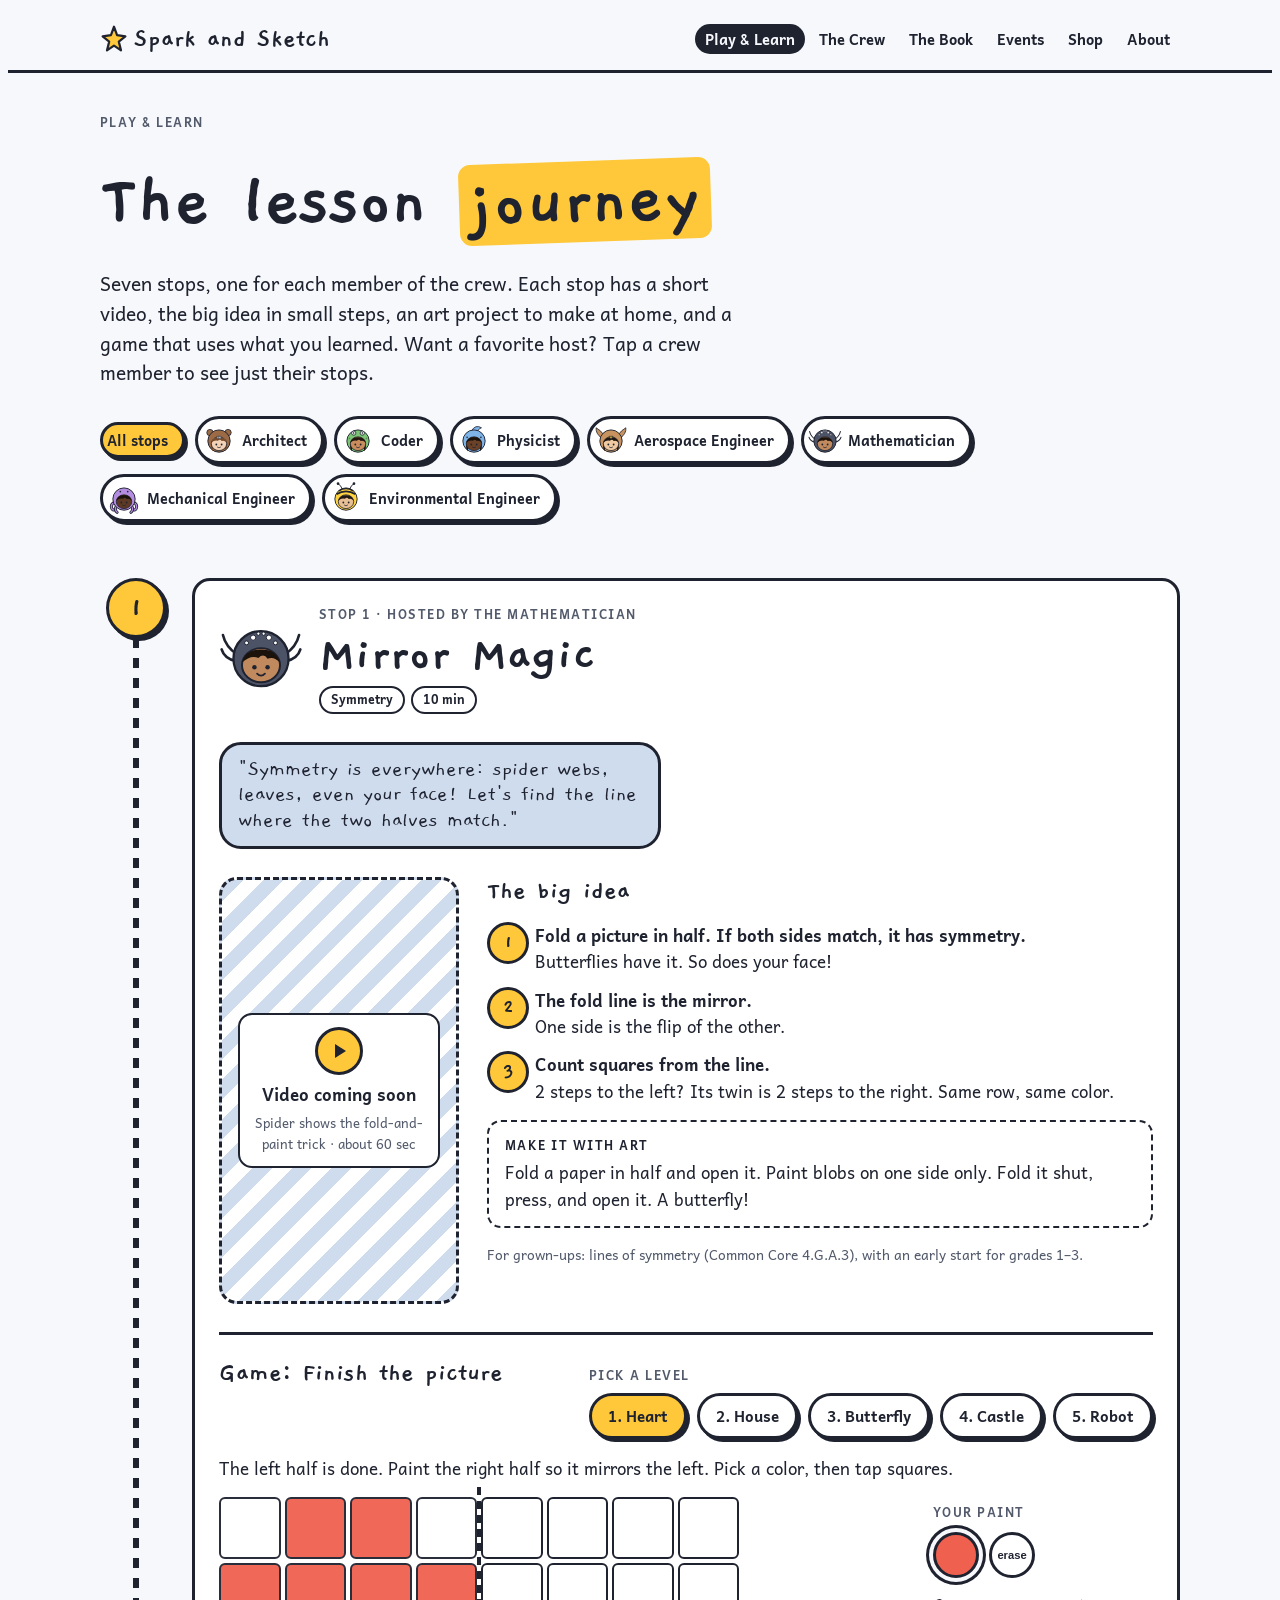
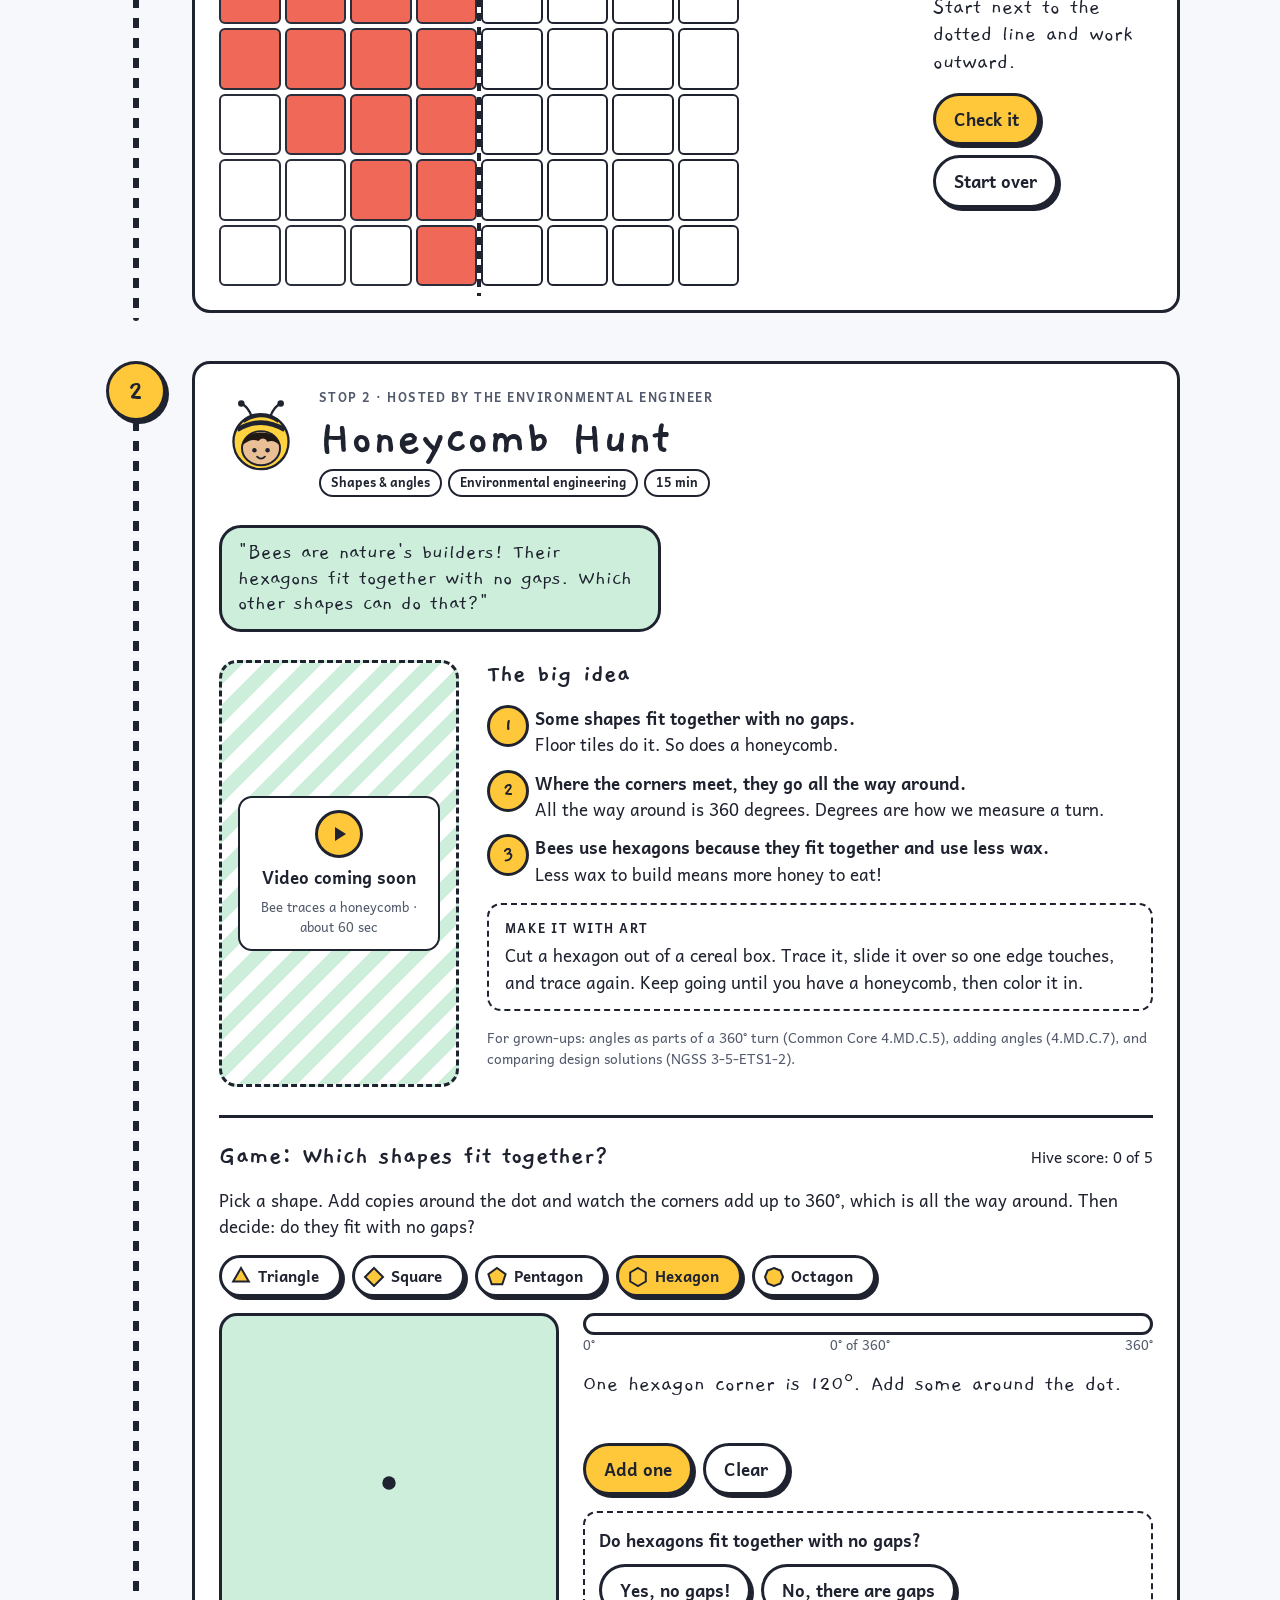
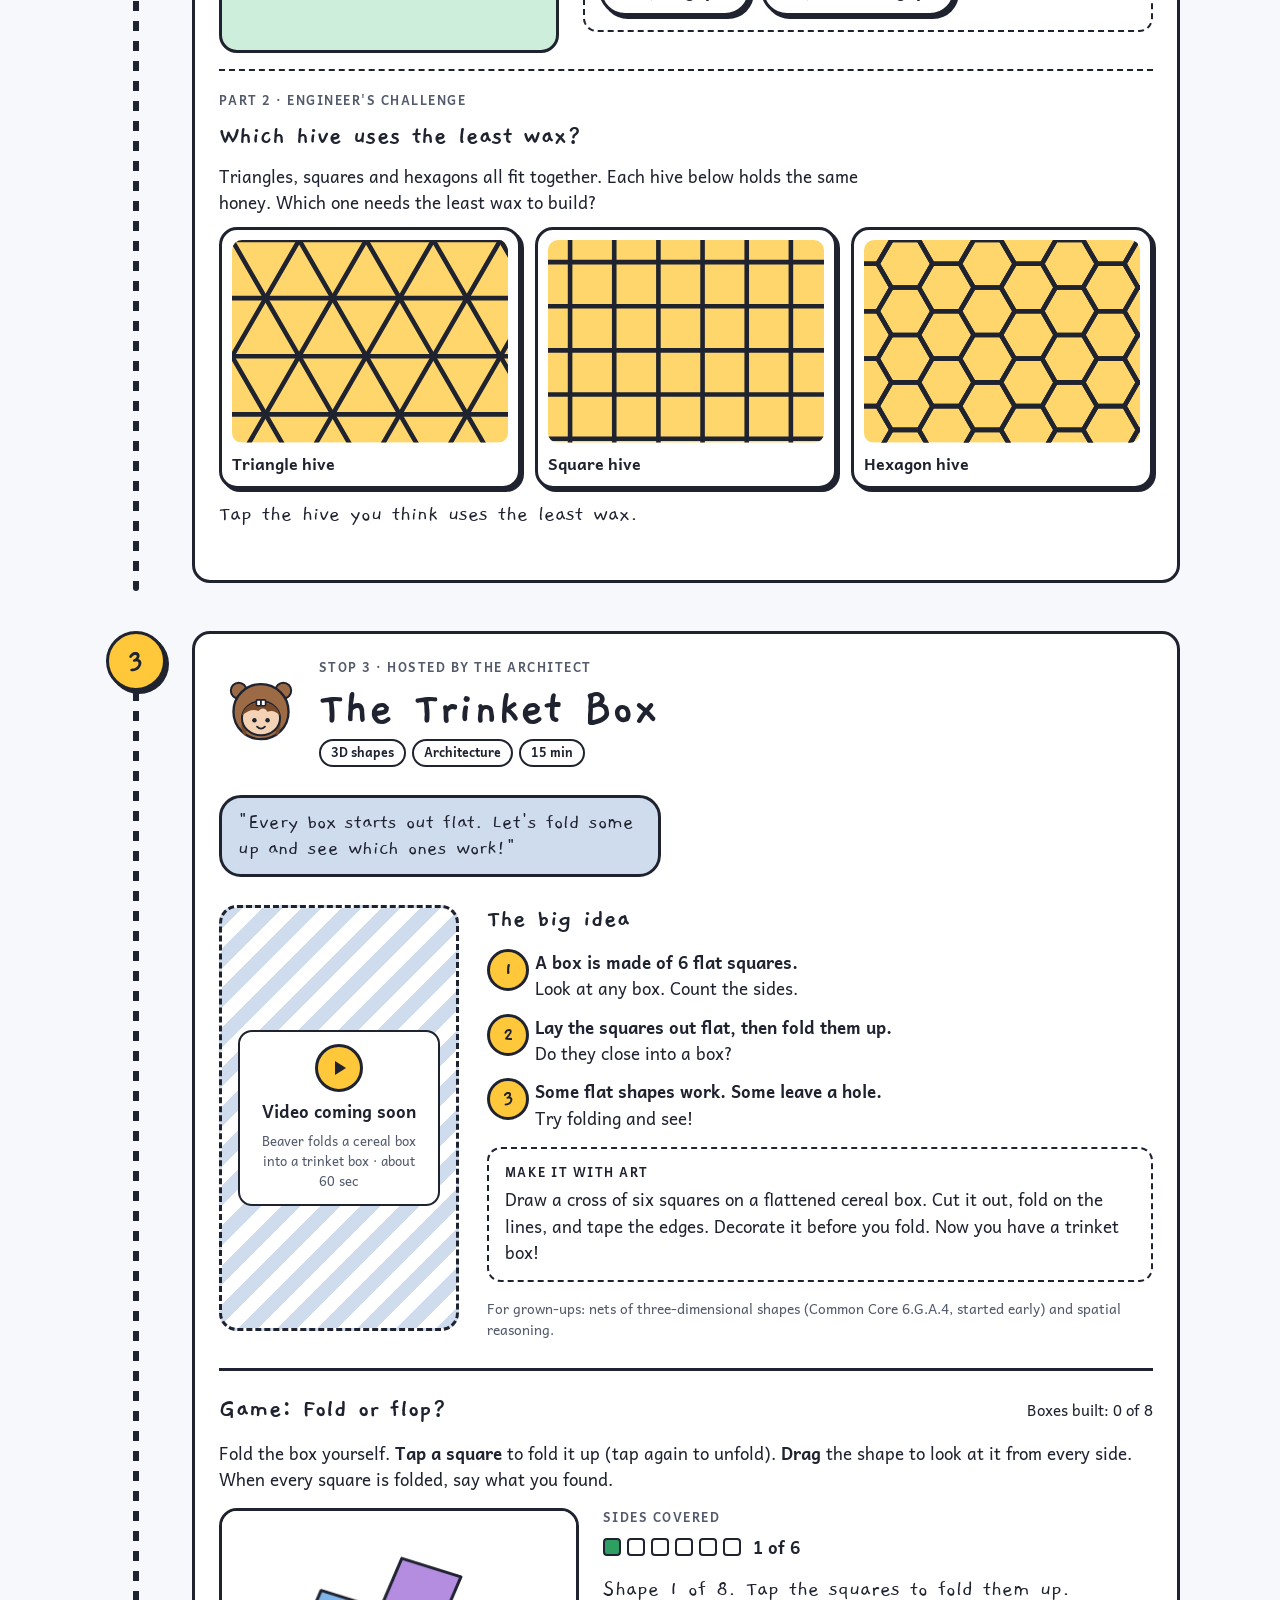
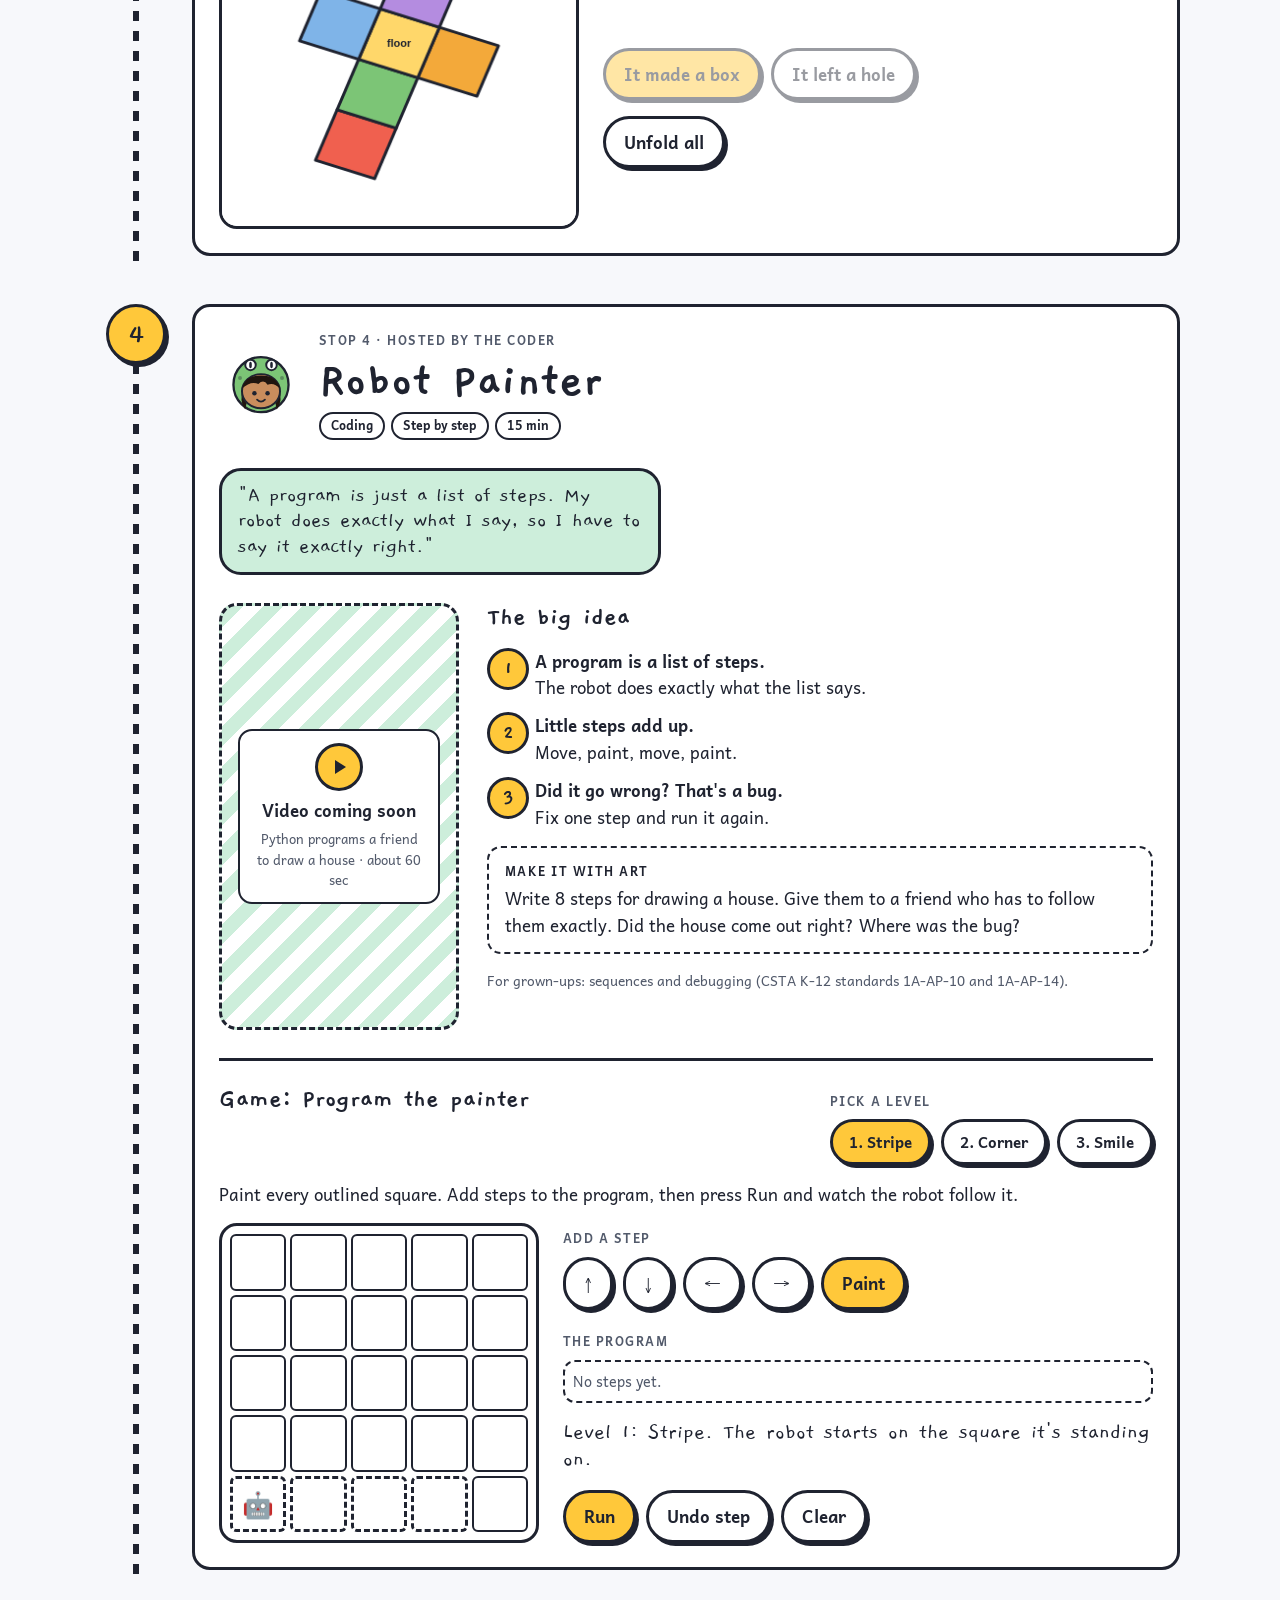
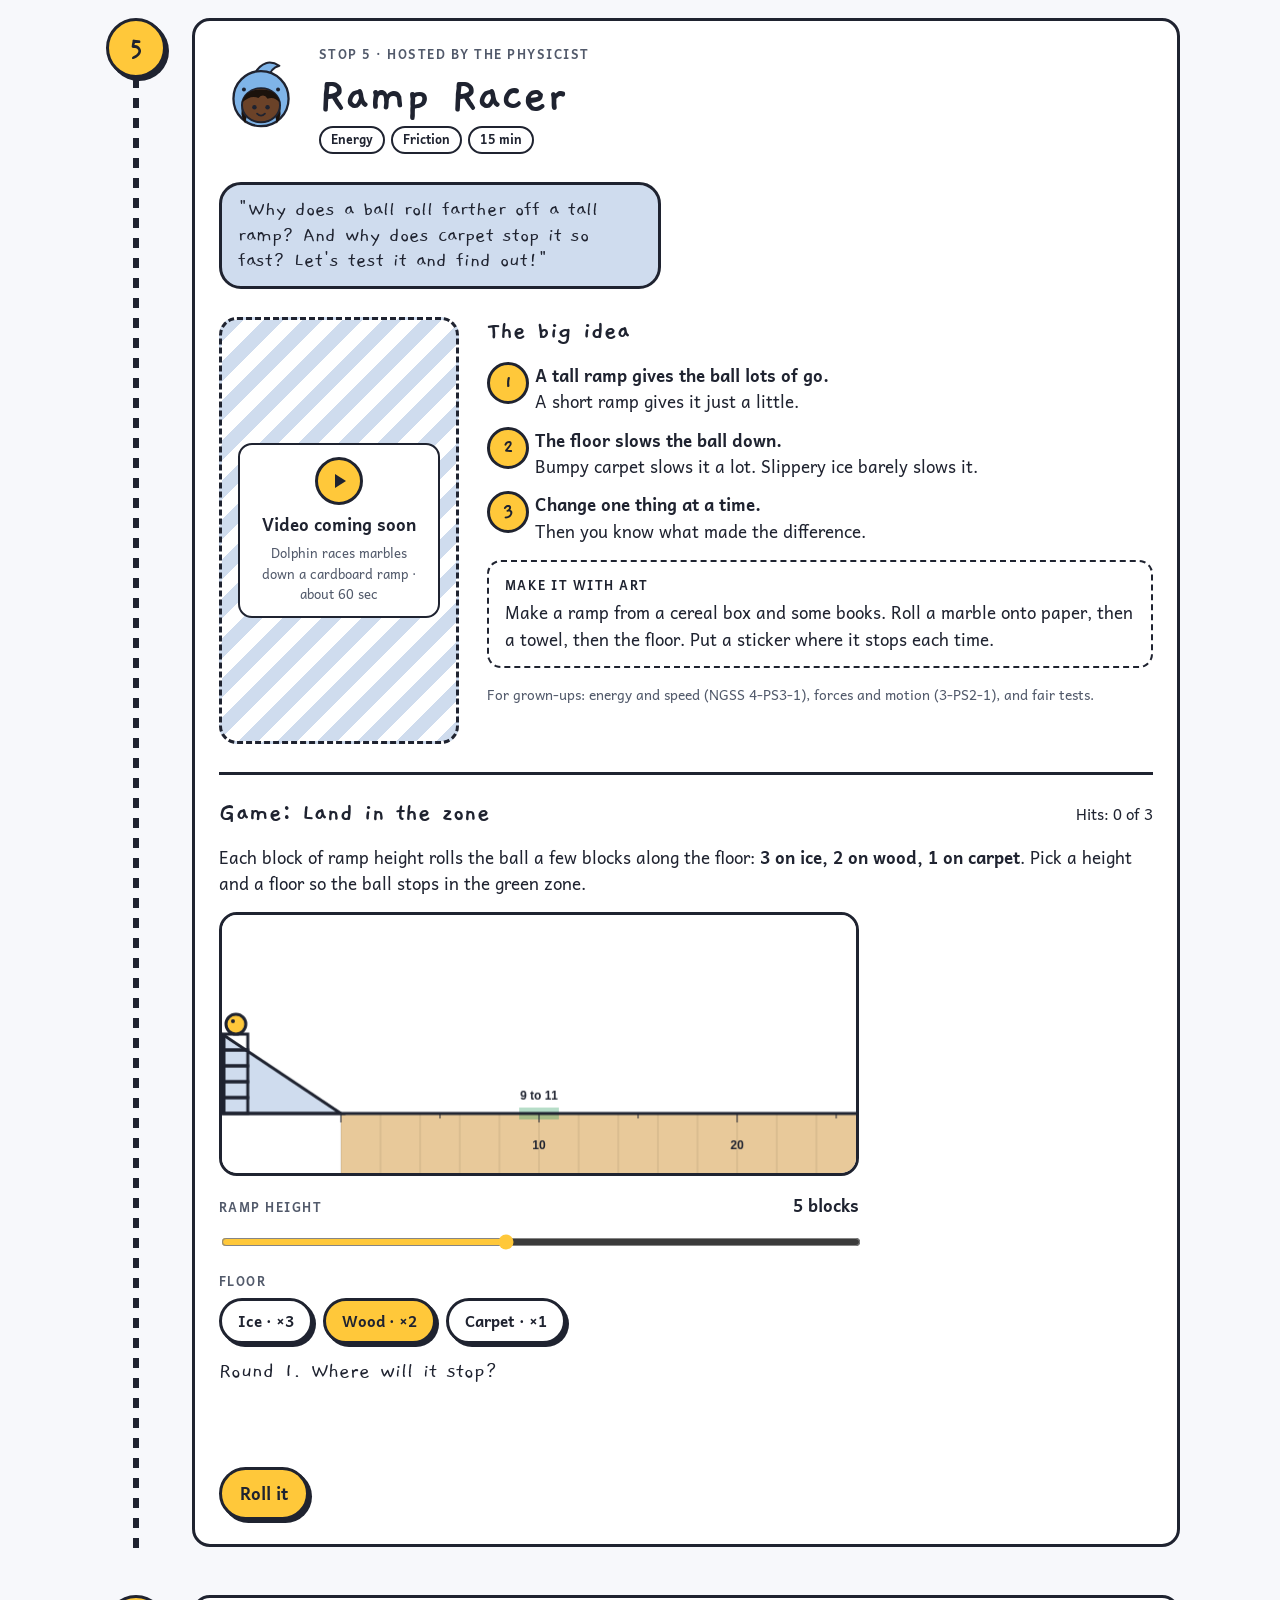
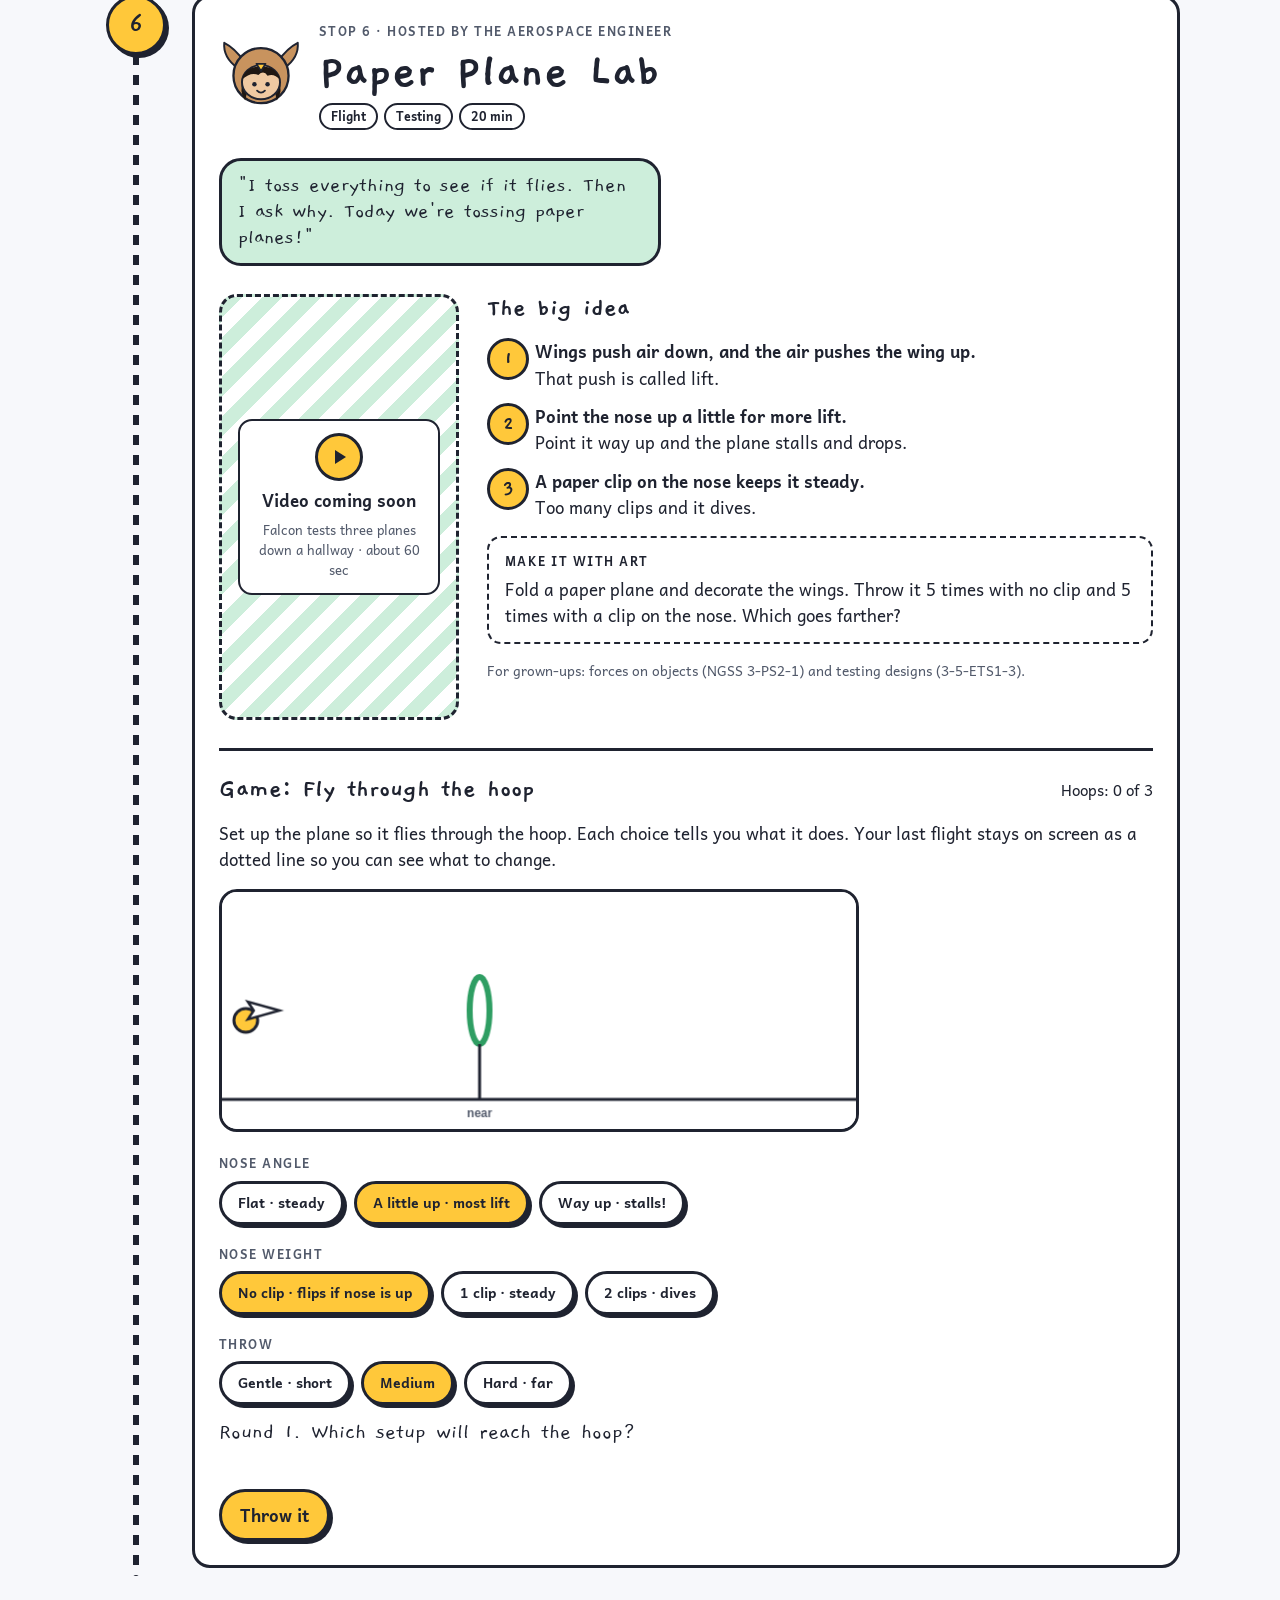
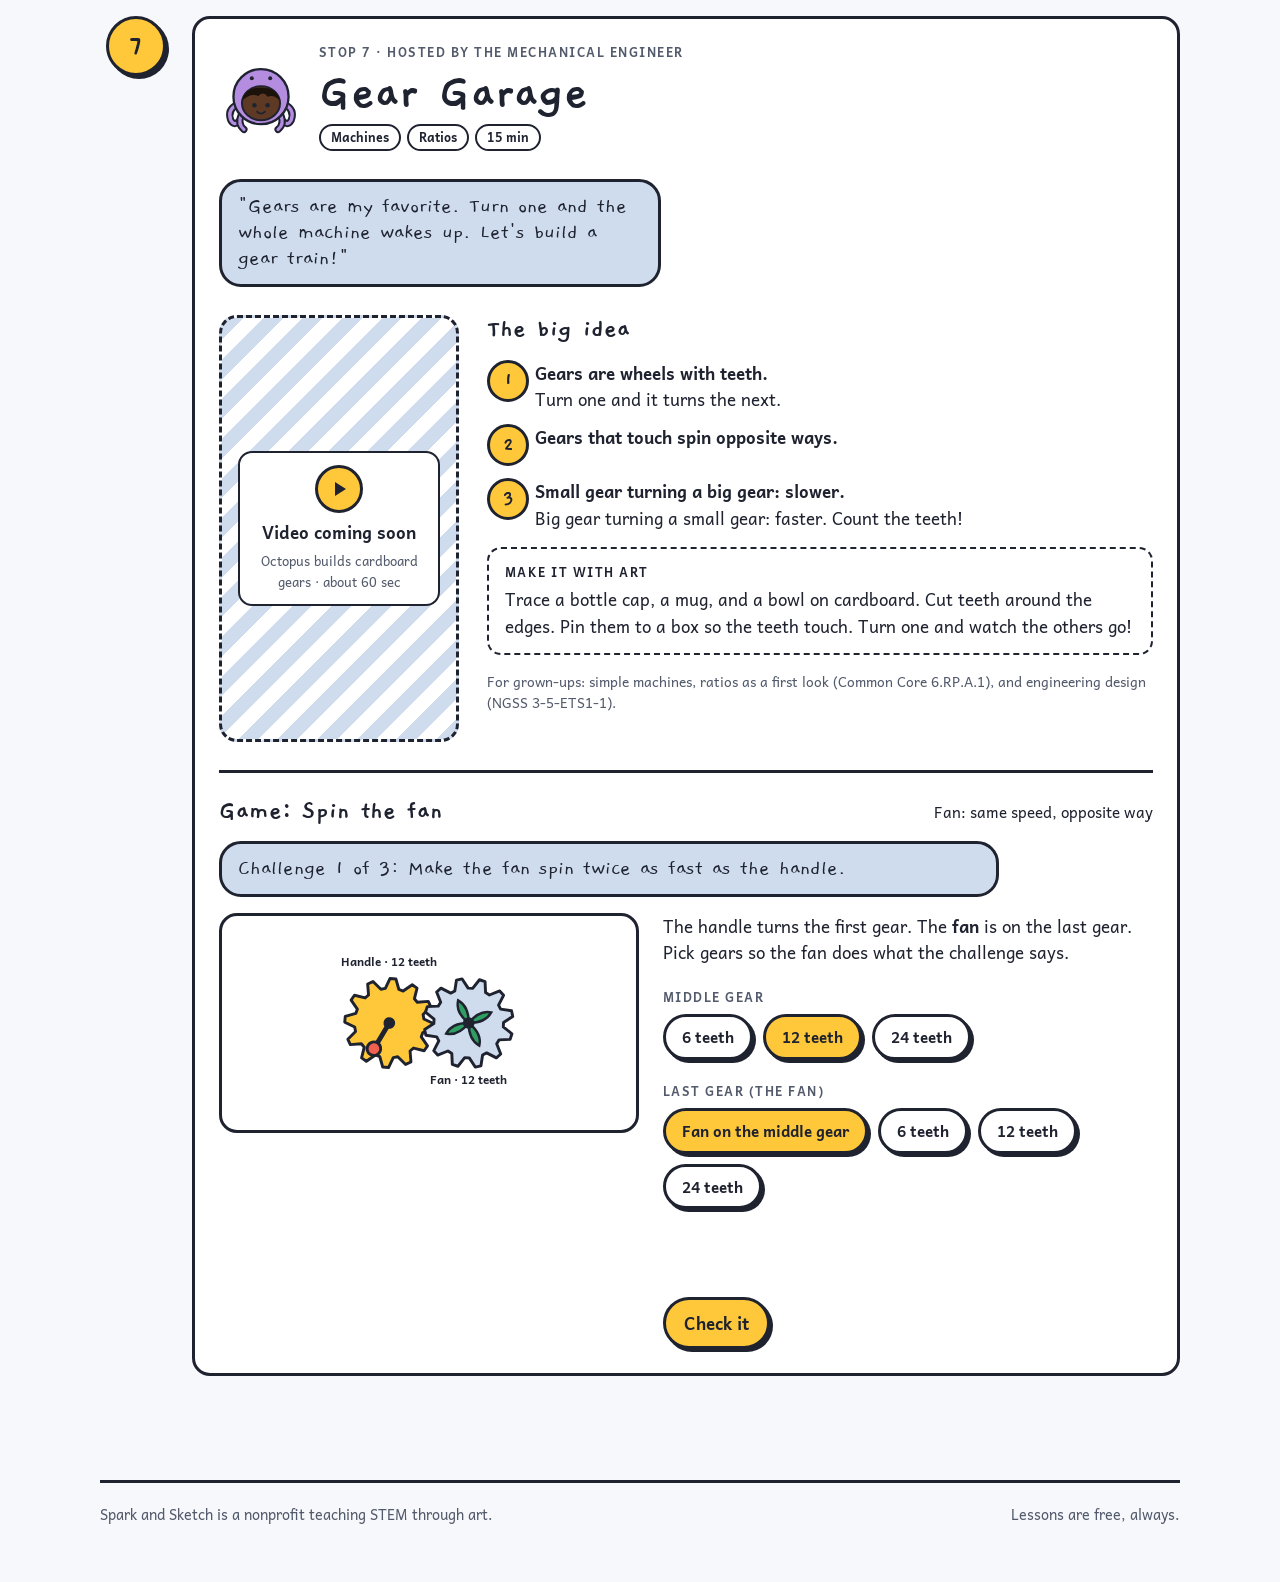
==== play.html @ 13b86b27 "add favicons to play page.html" ====
<!doctype html>
<html lang="en">
<head>
<meta charset="utf-8">
<meta name="viewport" content="width=device-width, initial-scale=1, viewport-fit=cover">
<title>Play & Learn · Spark and Sketch</title>
<meta name="description" content="Spark and Sketch teaches elementary-age kids STEM through art, with free short videos, art projects and games.">
<link rel="preconnect" href="https://fonts.googleapis.com">
<link rel="preconnect" href="https://fonts.gstatic.com" crossorigin>
<link rel="stylesheet" href="https://fonts.googleapis.com/css2?family=Gaegu:wght@400;700&family=Andika:wght@400;700&display=swap">
<link rel="stylesheet" href="site.css">

<link rel="icon" href="/favicon.ico" sizes="any">
<link rel="icon" type="image/png" sizes="32x32" href="/favicon-32.png">
<link rel="icon" type="image/png" sizes="16x16" href="/favicon-16.png">
<link rel="apple-touch-icon" sizes="180x180" href="/apple-touch-icon.png">
</head>
<body>
<header class="top">
  <div class="wrap">
    <a class="logo" href="index.html"><svg viewBox="0 0 32 32" aria-hidden="true"><path d="M16 2l3.5 9.5L29 13l-7.5 6 2.5 10-8-5.5L8 29l2.5-10L3 13l9.5-1.5z" fill="var(--spark)" stroke="var(--ink)" stroke-width="2.5" stroke-linejoin="round"/></svg>Spark and Sketch</a>
    <nav aria-label="Main">
      <a href="play.html" aria-current="page">Play &amp; Learn</a>
      <a href="index.html#cast">The Crew</a>
      <a href="index.html#book">The Book</a>
      <a href="index.html#events">Events</a>
      <a href="index.html#shop">Shop</a>
      <a href="index.html#about">About</a>
    </nav>
  </div>
</header>

<main class="wrap" id="top">
  <section class="hero" style="padding-block:40px 8px">
    <span class="eyebrow">Play &amp; Learn</span>
    <h1 style="font-size:clamp(2.6rem,8vw,4.8rem)">The lesson <span class="spark">journey</span></h1>
    <p class="lede">Seven stops, one for each member of the crew. Each stop has a short video, the big idea in small steps, an art project to make at home, and a game that uses what you learned. Want a favorite host? Tap a crew member to see just their stops.</p>
    <div class="hosts" id="hosts"></div>
  </section>

  <section id="journey">
    <div class="journey" id="journeyList">

      <div class="stop" data-host="spider">
        <div class="marker"><div class="num">1</div></div>
    <!-- LESSON 1 -->
    <article class="lesson" id="mirror">
      <div class="lesson-head">
        <span id="hostSpider"></span>
        <div class="meta">
          <span class="eyebrow">Stop 1 · Hosted by the Mathematician</span>
          <h2>Mirror Magic</h2>
          <div class="tags"><span class="tag">Symmetry</span><span class="tag">10 min</span></div>
        </div>
      </div>
      <p class="bubble">"Symmetry is everywhere: spider webs, leaves, even your face! Let's find the line where the two halves match."</p>

      <div class="cols">
        <div class="video" role="img" aria-label="Video placeholder">
          <div class="inner">
            <div class="play"><svg width="20" height="20" viewBox="0 0 20 20" aria-hidden="true"><path d="M6 3l11 7-11 7z" fill="var(--on-spark)"/></svg></div>
            <strong>Video coming soon</strong>
            <small>Spider shows the fold-and-paint trick · about 60 sec</small>
          </div>
        </div>
        <div class="learn">
          <h3>The big idea</h3>
          <ol class="steps">
            <li><div><strong>Fold a picture in half. If both sides match, it has symmetry.</strong>Butterflies have it. So does your face!</div></li>
            <li><div><strong>The fold line is the mirror.</strong>One side is the flip of the other.</div></li>
            <li><div><strong>Count squares from the line.</strong>2 steps to the left? Its twin is 2 steps to the right. Same row, same color.</div></li>
          </ol>
          <div class="make">
            <span class="eyebrow">Make it with art</span>
            <p>Fold a paper in half and open it. Paint blobs on one side only. Fold it shut, press, and open it. A butterfly!</p>
          </div>
          <p class="grownups">For grown-ups: lines of symmetry (Common Core 4.G.A.3), with an early start for grades 1–3.</p>
        </div>
      </div>

      <div class="game" aria-labelledby="mmTitle">
        <div class="game-head">
          <h3 id="mmTitle">Game: Finish the picture</h3>
          <div class="levels-wrap"><span class="eyebrow">Pick a level</span><div class="levels" id="mmLevels"></div></div>
        </div>
        <p>The left half is done. Paint the right half so it mirrors the left. Pick a color, then tap squares.</p>
        <div class="mm-board">
          <div class="mm-gridwrap"><div class="mm-grid" id="mmGrid"></div></div>
          <div class="side-panel">
            <div><span class="eyebrow">Your paint</span><div class="swatches" id="mmSwatches" style="margin-top:8px"></div></div>
            <p class="status" id="mmStatus" aria-live="polite">Start next to the dotted line and work outward.</p>
            <div class="row">
              <button class="btn primary" id="mmCheck">Check it</button>
              <button class="btn" id="mmClear">Start over</button>
            </div>
          </div>
        </div>
      </div>
    </article>
      </div>

      <div class="stop" data-host="bee">
        <div class="marker"><div class="num">2</div></div>
    <!-- LESSON 2 -->
    <article class="lesson mint" id="honeycomb">
      <div class="lesson-head">
        <span id="hostBee"></span>
        <div class="meta">
          <span class="eyebrow">Stop 2 · Hosted by the Environmental Engineer</span>
          <h2>Honeycomb Hunt</h2>
          <div class="tags"><span class="tag">Shapes &amp; angles</span><span class="tag">Environmental engineering</span><span class="tag">15 min</span></div>
        </div>
      </div>
      <p class="bubble">"Bees are nature's builders! Their hexagons fit together with no gaps. Which other shapes can do that?"</p>

      <div class="cols">
        <div class="video" role="img" aria-label="Video placeholder">
          <div class="inner">
            <div class="play"><svg width="20" height="20" viewBox="0 0 20 20" aria-hidden="true"><path d="M6 3l11 7-11 7z" fill="var(--on-spark)"/></svg></div>
            <strong>Video coming soon</strong>
            <small>Bee traces a honeycomb · about 60 sec</small>
          </div>
        </div>
        <div class="learn">
          <h3>The big idea</h3>
          <ol class="steps">
            <li><div><strong>Some shapes fit together with no gaps.</strong>Floor tiles do it. So does a honeycomb.</div></li>
            <li><div><strong>Where the corners meet, they go all the way around.</strong>All the way around is 360 degrees. Degrees are how we measure a turn.</div></li>
            <li><div><strong>Bees use hexagons because they fit together and use less wax.</strong>Less wax to build means more honey to eat!</div></li>
          </ol>
          <div class="make">
            <span class="eyebrow">Make it with art</span>
            <p>Cut a hexagon out of a cereal box. Trace it, slide it over so one edge touches, and trace again. Keep going until you have a honeycomb, then color it in.</p>
          </div>
          <p class="grownups">For grown-ups: angles as parts of a 360° turn (Common Core 4.MD.C.5), adding angles (4.MD.C.7), and comparing design solutions (NGSS 3-5-ETS1-2).</p>
        </div>
      </div>

      <div class="game" aria-labelledby="hhTitle">
        <div class="game-head">
          <h3 id="hhTitle">Game: Which shapes fit together?</h3>
          <span class="hive" id="hhScore"></span>
        </div>
        <p>Pick a shape. Add copies around the dot and watch the corners add up to 360°, which is all the way around. Then decide: do they fit with no gaps?</p>
        <div class="shape-pick" id="hhShapes"></div>
        <div class="hh-board">
          <svg class="hh-svg" id="hhSvg" viewBox="-150 -150 300 300" role="img" aria-label="Tiles placed around a point"></svg>
          <div class="side-panel">
            <div>
              <div class="meter" aria-hidden="true"><div class="fill" id="hhFill"></div><div class="over" id="hhOver"></div></div>
              <div class="meter-label"><span>0°</span><span id="hhSum">0° of 360°</span><span>360°</span></div>
            </div>
            <p class="status" id="hhStatus" aria-live="polite"></p>
            <div class="row">
              <button class="btn primary" id="hhAdd">Add one</button>
              <button class="btn" id="hhReset">Clear</button>
            </div>
            <div class="ask">
              <strong id="hhQ">Does it fit with no gaps?</strong>
              <div class="row">
                <button class="btn" id="hhYes">Yes, no gaps!</button>
                <button class="btn" id="hhNo">No, there are gaps</button>
              </div>
            </div>
          </div>
        </div>

        <div class="challenge">
          <span class="eyebrow">Part 2 · Engineer's challenge</span>
          <h3>Which hive uses the least wax?</h3>
          <p>Triangles, squares and hexagons all fit together. Each hive below holds the same honey. Which one needs the least wax to build?</p>
          <div class="hives" id="hcHives"></div>
          <p class="status" id="hcStatus" aria-live="polite">Tap the hive you think uses the least wax.</p>
        </div>
      </div>
    </article>
      </div>

      <div class="stop" data-host="beaver">
        <div class="marker"><div class="num">3</div></div>
    <article class="lesson" id="trinket">
      <div class="lesson-head">
        <span id="hostBeaver"></span>
        <div class="meta">
          <span class="eyebrow">Stop 3 · Hosted by the Architect</span>
          <h2>The Trinket Box</h2>
          <div class="tags"><span class="tag">3D shapes</span><span class="tag">Architecture</span><span class="tag">15 min</span></div>
        </div>
      </div>
      <p class="bubble">"Every box starts out flat. Let's fold some up and see which ones work!"</p>

      <div class="cols">
        <div class="video" role="img" aria-label="Video placeholder">
          <div class="inner">
            <div class="play"><svg width="20" height="20" viewBox="0 0 20 20" aria-hidden="true"><path d="M6 3l11 7-11 7z" fill="var(--on-spark)"/></svg></div>
            <strong>Video coming soon</strong>
            <small>Beaver folds a cereal box into a trinket box · about 60 sec</small>
          </div>
        </div>
        <div class="learn">
          <h3>The big idea</h3>
          <ol class="steps">
            <li><div><strong>A box is made of 6 flat squares.</strong>Look at any box. Count the sides.</div></li>
            <li><div><strong>Lay the squares out flat, then fold them up.</strong>Do they close into a box?</div></li>
            <li><div><strong>Some flat shapes work. Some leave a hole.</strong>Try folding and see!</div></li>
          </ol>
          <div class="make">
            <span class="eyebrow">Make it with art</span>
            <p>Draw a cross of six squares on a flattened cereal box. Cut it out, fold on the lines, and tape the edges. Decorate it before you fold. Now you have a trinket box!</p>
          </div>
          <p class="grownups">For grown-ups: nets of three-dimensional shapes (Common Core 6.G.A.4, started early) and spatial reasoning.</p>
        </div>
      </div>

      <div class="game" aria-labelledby="tbTitle">
        <div class="game-head">
          <h3 id="tbTitle">Game: Fold or flop?</h3>
          <span class="hive" id="tbScore"></span>
        </div>
        <p>Fold the box yourself. <strong>Tap a square</strong> to fold it up (tap again to unfold). <strong>Drag</strong> the shape to look at it from every side. When every square is folded, say what you found.</p>
        <div class="tb-board">
          <canvas class="tb-canvas" id="tbCanvas" width="360" height="320" role="img" aria-label="Six flat squares you can fold up into a box"></canvas>
          <div class="side-panel">
            <div class="sides" id="tbSides"><span class="eyebrow">Sides covered</span><div class="side-dots" id="tbDots"></div></div>
            <p class="status" id="tbStatus" aria-live="polite">Shape 1 of 8. Tap the squares to fold them up.</p>
            <div class="row">
              <button class="btn primary" id="tbYes" disabled>It made a box</button>
              <button class="btn" id="tbNo" disabled>It left a hole</button>
            </div>
            <div class="row">
              <button class="btn" id="tbAgain">Unfold all</button>
              <button class="btn" id="tbNext" hidden>Next shape &rarr;</button>
              <button class="btn" id="tbRestart" hidden>Play again</button>
            </div>
          </div>
        </div>
      </div>
    </article>
      </div>

      <div class="stop" data-host="python">
        <div class="marker"><div class="num">4</div></div>
    <article class="lesson mint" id="robot">
      <div class="lesson-head">
        <span id="hostPython"></span>
        <div class="meta">
          <span class="eyebrow">Stop 4 · Hosted by the Coder</span>
          <h2>Robot Painter</h2>
          <div class="tags"><span class="tag">Coding</span><span class="tag">Step by step</span><span class="tag">15 min</span></div>
        </div>
      </div>
      <p class="bubble">"A program is just a list of steps. My robot does exactly what I say, so I have to say it exactly right."</p>

      <div class="cols">
        <div class="video" role="img" aria-label="Video placeholder">
          <div class="inner">
            <div class="play"><svg width="20" height="20" viewBox="0 0 20 20" aria-hidden="true"><path d="M6 3l11 7-11 7z" fill="var(--on-spark)"/></svg></div>
            <strong>Video coming soon</strong>
            <small>Python programs a friend to draw a house · about 60 sec</small>
          </div>
        </div>
        <div class="learn">
          <h3>The big idea</h3>
          <ol class="steps">
            <li><div><strong>A program is a list of steps.</strong>The robot does exactly what the list says.</div></li>
            <li><div><strong>Little steps add up.</strong>Move, paint, move, paint.</div></li>
            <li><div><strong>Did it go wrong? That's a bug.</strong>Fix one step and run it again.</div></li>
          </ol>
          <div class="make">
            <span class="eyebrow">Make it with art</span>
            <p>Write 8 steps for drawing a house. Give them to a friend who has to follow them exactly. Did the house come out right? Where was the bug?</p>
          </div>
          <p class="grownups">For grown-ups: sequences and debugging (CSTA K-12 standards 1A-AP-10 and 1A-AP-14).</p>
        </div>
      </div>

      <div class="game" aria-labelledby="rpTitle">
        <div class="game-head">
          <h3 id="rpTitle">Game: Program the painter</h3>
          <div class="levels-wrap"><span class="eyebrow">Pick a level</span><div class="levels" id="rpLevels"></div></div>
        </div>
        <p>Paint every outlined square. Add steps to the program, then press Run and watch the robot follow it.</p>
        <div class="rp-board">
          <div class="rp-grid" id="rpGrid"></div>
          <div class="side-panel">
            <div>
              <span class="eyebrow">Add a step</span>
              <div class="row" style="margin-top:8px">
                <button class="btn" data-cmd="U" aria-label="Move up">&uarr;</button>
                <button class="btn" data-cmd="D" aria-label="Move down">&darr;</button>
                <button class="btn" data-cmd="L" aria-label="Move left">&larr;</button>
                <button class="btn" data-cmd="R" aria-label="Move right">&rarr;</button>
                <button class="btn primary" data-cmd="P">Paint</button>
              </div>
            </div>
            <div>
              <span class="eyebrow">The program</span>
              <div class="program" id="rpProgram"></div>
            </div>
            <p class="status" id="rpStatus" aria-live="polite">Start by adding a step.</p>
            <div class="row">
              <button class="btn primary" id="rpRun">Run</button>
              <button class="btn" id="rpUndo">Undo step</button>
              <button class="btn" id="rpClear">Clear</button>
            </div>
          </div>
        </div>
      </div>
    </article>
      </div>

      <div class="stop" data-host="dolphin">
        <div class="marker"><div class="num">5</div></div>
    <article class="lesson" id="ramp">
      <div class="lesson-head">
        <span id="hostDolphin"></span>
        <div class="meta">
          <span class="eyebrow">Stop 5 · Hosted by the Physicist</span>
          <h2>Ramp Racer</h2>
          <div class="tags"><span class="tag">Energy</span><span class="tag">Friction</span><span class="tag">15 min</span></div>
        </div>
      </div>
      <p class="bubble">"Why does a ball roll farther off a tall ramp? And why does carpet stop it so fast? Let's test it and find out!"</p>

      <div class="cols">
        <div class="video" role="img" aria-label="Video placeholder">
          <div class="inner">
            <div class="play"><svg width="20" height="20" viewBox="0 0 20 20" aria-hidden="true"><path d="M6 3l11 7-11 7z" fill="var(--on-spark)"/></svg></div>
            <strong>Video coming soon</strong>
            <small>Dolphin races marbles down a cardboard ramp · about 60 sec</small>
          </div>
        </div>
        <div class="learn">
          <h3>The big idea</h3>
          <ol class="steps">
            <li><div><strong>A tall ramp gives the ball lots of go.</strong>A short ramp gives it just a little.</div></li>
            <li><div><strong>The floor slows the ball down.</strong>Bumpy carpet slows it a lot. Slippery ice barely slows it.</div></li>
            <li><div><strong>Change one thing at a time.</strong>Then you know what made the difference.</div></li>
          </ol>
          <div class="make">
            <span class="eyebrow">Make it with art</span>
            <p>Make a ramp from a cereal box and some books. Roll a marble onto paper, then a towel, then the floor. Put a sticker where it stops each time.</p>
          </div>
          <p class="grownups">For grown-ups: energy and speed (NGSS 4-PS3-1), forces and motion (3-PS2-1), and fair tests.</p>
        </div>
      </div>

      <div class="game" aria-labelledby="rrTitle">
        <div class="game-head">
          <h3 id="rrTitle">Game: Land in the zone</h3>
          <span class="hive" id="rrScore"></span>
        </div>
        <p>Each block of ramp height rolls the ball a few blocks along the floor: <strong>3 on ice, 2 on wood, 1 on carpet</strong>. Pick a height and a floor so the ball stops in the green zone.</p>
        <canvas class="rr-canvas" id="rrCanvas" width="640" height="260" role="img" aria-label="A ball on a ramp with a target zone on the floor"></canvas>
        <div class="rr-controls">
          <label for="rrHeight"><span class="eyebrow">Ramp height</span> <strong id="rrHeightVal">5 blocks</strong></label>
          <input type="range" id="rrHeight" min="1" max="10" value="5">
          <div>
            <span class="eyebrow">Floor</span>
            <div class="row" id="rrFloors" style="margin-top:6px">
              <button class="lvl" data-floor="ice">Ice · ×3</button>
              <button class="lvl" data-floor="wood" aria-current="true">Wood · ×2</button>
              <button class="lvl" data-floor="carpet">Carpet · ×1</button>
            </div>
          </div>
          <p class="status" id="rrStatus" aria-live="polite">Round 1. Where will it stop?</p>
          <div class="log" id="rrLog" aria-label="Past rolls"></div>
          <div class="row">
            <button class="btn primary" id="rrRoll">Roll it</button>
            <button class="btn" id="rrNew" hidden>Next round &rarr;</button>
          </div>
        </div>
      </div>
    </article>
      </div>

      <div class="stop" data-host="falcon">
        <div class="marker"><div class="num">6</div></div>
    <article class="lesson mint" id="plane">
      <div class="lesson-head">
        <span id="hostFalcon"></span>
        <div class="meta">
          <span class="eyebrow">Stop 6 · Hosted by the Aerospace Engineer</span>
          <h2>Paper Plane Lab</h2>
          <div class="tags"><span class="tag">Flight</span><span class="tag">Testing</span><span class="tag">20 min</span></div>
        </div>
      </div>
      <p class="bubble">"I toss everything to see if it flies. Then I ask why. Today we're tossing paper planes!"</p>

      <div class="cols">
        <div class="video" role="img" aria-label="Video placeholder">
          <div class="inner">
            <div class="play"><svg width="20" height="20" viewBox="0 0 20 20" aria-hidden="true"><path d="M6 3l11 7-11 7z" fill="var(--on-spark)"/></svg></div>
            <strong>Video coming soon</strong>
            <small>Falcon tests three planes down a hallway · about 60 sec</small>
          </div>
        </div>
        <div class="learn">
          <h3>The big idea</h3>
          <ol class="steps">
            <li><div><strong>Wings push air down, and the air pushes the wing up.</strong>That push is called lift.</div></li>
            <li><div><strong>Point the nose up a little for more lift.</strong>Point it way up and the plane stalls and drops.</div></li>
            <li><div><strong>A paper clip on the nose keeps it steady.</strong>Too many clips and it dives.</div></li>
          </ol>
          <div class="make">
            <span class="eyebrow">Make it with art</span>
            <p>Fold a paper plane and decorate the wings. Throw it 5 times with no clip and 5 times with a clip on the nose. Which goes farther?</p>
          </div>
          <p class="grownups">For grown-ups: forces on objects (NGSS 3-PS2-1) and testing designs (3-5-ETS1-3).</p>
        </div>
      </div>

      <div class="game" aria-labelledby="ppTitle">
        <div class="game-head">
          <h3 id="ppTitle">Game: Fly through the hoop</h3>
          <span class="hive" id="ppScore"></span>
        </div>
        <p>Set up the plane so it flies through the hoop. Each choice tells you what it does. Your last flight stays on screen as a dotted line so you can see what to change.</p>
        <canvas class="pp-canvas" id="ppCanvas" width="640" height="240" role="img" aria-label="A paper plane flying toward a hoop"></canvas>
        <div class="pp-controls">
          <div><span class="eyebrow">Nose angle</span><div class="row" id="ppAngle" style="margin-top:6px"><button class="lvl" data-v="0">Flat · steady</button><button class="lvl" data-v="1" aria-current="true">A little up · most lift</button><button class="lvl" data-v="2">Way up · stalls!</button></div></div>
          <div><span class="eyebrow">Nose weight</span><div class="row" id="ppWeight" style="margin-top:6px"><button class="lvl" data-v="0" aria-current="true">No clip · flips if nose is up</button><button class="lvl" data-v="1">1 clip · steady</button><button class="lvl" data-v="2">2 clips · dives</button></div></div>
          <div><span class="eyebrow">Throw</span><div class="row" id="ppThrow" style="margin-top:6px"><button class="lvl" data-v="0">Gentle · short</button><button class="lvl" data-v="1" aria-current="true">Medium</button><button class="lvl" data-v="2">Hard · far</button></div></div>
          <p class="status" id="ppStatus" aria-live="polite">Round 1. Which setup will reach the hoop?</p>
          <div class="row">
            <button class="btn primary" id="ppFly">Throw it</button>
            <button class="btn" id="ppNew" hidden>Next hoop &rarr;</button>
          </div>
        </div>
      </div>
    </article>
      </div>

      <div class="stop" data-host="octopus">
        <div class="marker"><div class="num">7</div></div>
    <article class="lesson" id="gears">
      <div class="lesson-head">
        <span id="hostOctopus"></span>
        <div class="meta">
          <span class="eyebrow">Stop 7 · Hosted by the Mechanical Engineer</span>
          <h2>Gear Garage</h2>
          <div class="tags"><span class="tag">Machines</span><span class="tag">Ratios</span><span class="tag">15 min</span></div>
        </div>
      </div>
      <p class="bubble">"Gears are my favorite. Turn one and the whole machine wakes up. Let's build a gear train!"</p>

      <div class="cols">
        <div class="video" role="img" aria-label="Video placeholder">
          <div class="inner">
            <div class="play"><svg width="20" height="20" viewBox="0 0 20 20" aria-hidden="true"><path d="M6 3l11 7-11 7z" fill="var(--on-spark)"/></svg></div>
            <strong>Video coming soon</strong>
            <small>Octopus builds cardboard gears · about 60 sec</small>
          </div>
        </div>
        <div class="learn">
          <h3>The big idea</h3>
          <ol class="steps">
            <li><div><strong>Gears are wheels with teeth.</strong>Turn one and it turns the next.</div></li>
            <li><div><strong>Gears that touch spin opposite ways.</strong></div></li>
            <li><div><strong>Small gear turning a big gear: slower.</strong>Big gear turning a small gear: faster. Count the teeth!</div></li>
          </ol>
          <div class="make">
            <span class="eyebrow">Make it with art</span>
            <p>Trace a bottle cap, a mug, and a bowl on cardboard. Cut teeth around the edges. Pin them to a box so the teeth touch. Turn one and watch the others go!</p>
          </div>
          <p class="grownups">For grown-ups: simple machines, ratios as a first look (Common Core 6.RP.A.1), and engineering design (NGSS 3-5-ETS1-1).</p>
        </div>
      </div>

      <div class="game" aria-labelledby="ggTitle">
        <div class="game-head">
          <h3 id="ggTitle">Game: Spin the fan</h3>
          <span class="hive" id="ggScore"></span>
        </div>
        <p id="ggGoal" class="bubble"></p>
        <div class="gg-board">
          <svg class="gg-svg" id="ggSvg" viewBox="0 0 420 220" role="img" aria-label="A train of gears"></svg>
          <div class="side-panel">
            <p>The handle turns the first gear. The <strong>fan</strong> is on the last gear. Pick gears so the fan does what the challenge says.</p>
        <div><span class="eyebrow">Middle gear</span><div class="row" id="ggB" style="margin-top:6px"><button class="lvl" data-v="6">6 teeth</button><button class="lvl" data-v="12" aria-current="true">12 teeth</button><button class="lvl" data-v="24">24 teeth</button></div></div>
            <div><span class="eyebrow">Last gear (the fan)</span><div class="row" id="ggC" style="margin-top:6px"><button class="lvl" data-v="0" aria-current="true">Fan on the middle gear</button><button class="lvl" data-v="6">6 teeth</button><button class="lvl" data-v="12">12 teeth</button><button class="lvl" data-v="24">24 teeth</button></div></div>
            <p class="status" id="ggStatus" aria-live="polite"></p>
            <div class="row">
              <button class="btn primary" id="ggCheck">Check it</button>
              <button class="btn" id="ggNext" hidden>Next challenge &rarr;</button>
            </div>
          </div>
        </div>
      </div>
    </article>
      </div>
      </div>

    </div>
    <div class="journey-empty" id="journeyEmpty"></div>
  </section>

  <footer>
    <span>Spark and Sketch is a nonprofit teaching STEM through art.</span>
    <span>Lessons are free, always.</span>
  </footer>
</main>

<script src="characters.js"></script>
<script>
(function(){
const {CAST, kid, byId} = window.SS;
document.getElementById('hostSpider').innerHTML = kid(byId('spider'));
document.getElementById('hostBee').innerHTML = kid(byId('bee'));
['Beaver','Python','Dolphin','Falcon','Octopus'].forEach(n=>{ document.getElementById('host'+n).innerHTML = kid(byId(n.toLowerCase())); });

/* ---- host filter ---- */
const stops=[...document.querySelectorAll('.stop')], hostsEl=document.getElementById('hosts'), empty=document.getElementById('journeyEmpty');
const hasStops=new Set(stops.map(s=>s.dataset.host));
let host='all';
function renderHosts(){
  hostsEl.innerHTML = `<button class="host" aria-pressed="${host==='all'}" data-host="all">All stops</button>` +
    CAST.map(c=>`<button class="host" aria-pressed="${host===c.id}" data-host="${c.id}" title="${hasStops.has(c.id)?'':'No lessons yet'}">${kid(c)}${c.role}</button>`).join('');
  let shown=0;
  stops.forEach(s=>{ const show = host==='all' || s.dataset.host===host; s.hidden=!show; if(show) shown++; });
  if(shown===0){ const c=byId(host); empty.textContent=`The ${c.role} doesn't have a lesson yet. Check back soon!`; empty.classList.add('show'); }
  else empty.classList.remove('show');
}
hostsEl.addEventListener('click',e=>{const b=e.target.closest('[data-host]'); if(!b) return; host=b.dataset.host; renderHosts();});
renderHosts();

const L = window.SS.L;
const setStatus=(el,msg,cls)=>{ el.textContent=msg; el.className='status'+(cls?' '+cls:''); };
/* ---------- Mirror Magic ---------- */
// Each row lists the LEFT half of the picture; the width of the half can change per level.
const LEVELS = [
  {name:'Heart', paints:{a:'--p1'}, rows:['.aa.','aaaa','aaaa','.aaa','..aa','...a']},
  {name:'House', paints:{a:'--p3', b:'--p1', c:'--p2'}, rows:['...b','..bb','.bbb','.aaa','.aca','.aac']},
  {name:'Butterfly', paints:{a:'--p3', b:'--p2', c:'--p1'}, rows:['b..c','bb.c','babc','bbbc','.abc','..bc']},
  {name:'Castle', paints:{a:'--p4', b:'--p1', c:'--p2', d:'--p3'}, rows:['.b.b.','.bbb.','.bab.','.bbbb','bbbcb','bbbcb','ddddd']},
  {name:'Robot', paints:{a:'--p5', b:'--p2', c:'--p3', d:'--p1', e:'--p4'}, rows:['......c','.....aa','...aaaa','...abaa','...aaaa','.eeaaaa','...dddd','...d..d']}
];
const LABEL = {'--p1':'Red','--p2':'Blue','--p3':'Yellow','--p4':'Green','--p5':'Purple'};
let lvl=0, brush='a', done=new Set(), right=[];
const grid=document.getElementById('mmGrid'), st=document.getElementById('mmStatus');

function resetRight(){ right = LEVELS[lvl].rows.map(r=>r.split('').map(()=>'.')); }
function paintVar(letter){ return letter==='.' ? 'var(--grid-empty)' : `var(${LEVELS[lvl].paints[letter]})`; }

function renderLevels(){
  document.getElementById('mmLevels').innerHTML = LEVELS.map((l,i)=>`<button class="lvl ${done.has(i)?'done':''}" aria-current="${i===lvl}" data-l="${i}">${i+1}. ${l.name}</button>`).join('');
}
function renderSwatches(){
  const p = LEVELS[lvl].paints;
  if(brush!=='.' && !p[brush]) brush = Object.keys(p)[0];
  document.getElementById('mmSwatches').innerHTML = Object.keys(p).map(k=>`<button class="swatch" style="background:var(${p[k]})" aria-label="${LABEL[p[k]]} paint" aria-pressed="${brush===k}" data-b="${k}"></button>`).join('') +
    `<button class="swatch eraser" aria-label="Eraser" aria-pressed="${brush==='.'}" data-b=".">erase</button>`;
}
function half(){ return LEVELS[lvl].rows[0].length; }
function renderGrid(){
  const rows = LEVELS[lvl].rows, W=half(); let h='';
  grid.style.gridTemplateColumns=`repeat(${2*W},1fr)`;
  rows.forEach((r,ri)=>{
    for(let c=0;c<2*W;c++){
      if(c<W){ h += `<div class="cell fixed" style="background:${paintVar(r[c])}"></div>`; }
      else { const k=c-W; h += `<button class="cell" data-r="${ri}" data-k="${k}" aria-label="Row ${ri+1}, square ${c+1}" style="background:${paintVar(right[ri][k])}"></button>`; }
    }
  });
  grid.innerHTML = h;
}
function loadLevel(i){ lvl=i; resetRight(); renderLevels(); renderSwatches(); renderGrid(); setStatus(st, i===0?'Start next to the dotted line and work outward.':`Level ${i+1}: the ${LEVELS[i].name.toLowerCase()}. Watch out for more colors!`); }

document.getElementById('mmLevels').addEventListener('click',e=>{const b=e.target.closest('[data-l]'); if(b) loadLevel(+b.dataset.l);});
document.getElementById('mmSwatches').addEventListener('click',e=>{const b=e.target.closest('[data-b]'); if(!b) return; brush=b.dataset.b; renderSwatches();});
grid.addEventListener('click',e=>{
  const b=e.target.closest('button.cell'); if(!b) return;
  const r=+b.dataset.r,k=+b.dataset.k;
  right[r][k] = (right[r][k]===brush) ? '.' : brush;
  b.style.background = paintVar(right[r][k]); b.classList.remove('oops');
});
document.getElementById('mmCheck').addEventListener('click',()=>{
  const rows=LEVELS[lvl].rows; let wrong=0, painted=0;
  grid.querySelectorAll('button.cell').forEach(b=>{
    const r=+b.dataset.r,k=+b.dataset.k, want=rows[r][half()-1-k], got=right[r][k];
    if(got!=='.') painted++;
    const bad = want!==got; b.classList.toggle('oops',bad); if(bad) wrong++;
  });
  if(wrong===0){
    done.add(lvl); renderLevels();
    const next = lvl<LEVELS.length-1;
    setStatus(st, next ? 'Perfect mirror! Tap the next level when you\'re ready.' : 'You finished every picture. Spider is impressed!', 'good');
    st.classList.add('pop');
  } else if(painted===0){
    setStatus(st,'Tap a square on the right side to paint it.');
  } else {
    setStatus(st, `${wrong} square${wrong>1?'s':''} marked with ✕ don\'t match yet. Count the steps from the line.`, 'bad');
  }
});
document.getElementById('mmClear').addEventListener('click',()=>loadLevel(lvl));
loadLevel(0);

/* ---------- Honeycomb Hunt ---------- */
const SHAPES = [
  {n:3,name:'Triangle'},{n:4,name:'Square'},{n:5,name:'Pentagon'},{n:6,name:'Hexagon'},{n:8,name:'Octagon'}
].map(s=>({...s, angle:180*(s.n-2)/s.n, tiles:360%(180*(s.n-2)/s.n)===0}));
let cur=3, placed=0; const answered={};
const svg=document.getElementById('hhSvg'), hs=document.getElementById('hhStatus');
const TILE_COLORS=['#ffc83a','#ffe08a'];

function polyPts(n, startDeg){
  const s = 135*Math.sin(Math.PI/n); let x=0,y=0,h=startDeg; const pts=[[0,0]];
  for(let i=0;i<n-1;i++){ x+=s*Math.cos(h*Math.PI/180); y+=s*Math.sin(h*Math.PI/180); pts.push([x,y]); h+=360/n; }
  return pts.map(p=>p.map(v=>v.toFixed(1)).join(',')).join(' ');
}
function iconPts(n){ // small regular polygon for button icon
  const pts=[]; for(let i=0;i<n;i++){ const a=(-90+360*i/n)*Math.PI/180; pts.push((11+9*Math.cos(a)).toFixed(1)+','+(12+9*Math.sin(a)).toFixed(1)); } return pts.join(' ');
}
function renderShapes(){
  document.getElementById('hhShapes').innerHTML = SHAPES.map((s,i)=>{
    const a=answered[i]; const res = a===undefined?'':(a?' ✓':' ✕');
    return `<button class="shape-btn" aria-pressed="${i===cur}" data-s="${i}"><svg viewBox="0 0 22 22" aria-hidden="true"><polygon points="${iconPts(s.n)}" fill="var(--spark)" stroke="currentColor" stroke-width="2"/></svg>${s.name}<span class="res">${res}</span></button>`;
  }).join('');
  const right = Object.values(answered).filter(Boolean).length;
  document.getElementById('hhScore').textContent = `Hive score: ${right} of ${SHAPES.length}`;
}
function arcPath(r,a1,a2){
  const p=a=>[(r*Math.cos(a*Math.PI/180)).toFixed(1),(r*Math.sin(a*Math.PI/180)).toFixed(1)];
  const [x1,y1]=p(a1),[x2,y2]=p(a2); const large=(a2-a1)>180?1:0;
  return `M0,0 L${x1},${y1} A${r},${r} 0 ${large} 1 ${x2},${y2} Z`;
}
function renderBoard(){
  const s=SHAPES[cur], sum=placed*s.angle; let h='';
  for(let k=0;k<placed;k++){
    const start=-90+k*s.angle, overlapping = (k+1)*s.angle>360;
    h += `<polygon points="${polyPts(s.n,start)}" fill="${overlapping?'var(--coral)':TILE_COLORS[k%2]}" fill-opacity="${overlapping?.6:1}" stroke="${L}" stroke-width="3" stroke-linejoin="round" ${overlapping?'stroke-dasharray="8 6"':''}/>`;
  }
  if(placed>0 && sum<360){
    h += `<path d="${arcPath(34,-90+sum,270)}" fill="#ffffff" fill-opacity=".85" stroke="${L}" stroke-width="2" stroke-dasharray="5 4"/>`;
    const mid=(-90+sum+270)/2*Math.PI/180;
    h += `<text x="${(52*Math.cos(mid)).toFixed(1)}" y="${(52*Math.sin(mid)+5).toFixed(1)}" text-anchor="middle" font-family="Andika, sans-serif" font-weight="700" font-size="15" fill="${L}">gap ${360-sum}°</text>`;
  }
  h += `<circle cx="0" cy="0" r="6" fill="${L}"/>`;
  svg.innerHTML = h;
  svg.setAttribute('aria-label', `${placed} ${s.name.toLowerCase()} copies around a point, corners add to ${sum} degrees`);
  document.getElementById('hhFill').style.width = Math.min(sum,360)/360*100+'%';
  document.getElementById('hhOver').style.width = sum>360 ? ((sum-360)/360*100)+'%' : '0';
  document.getElementById('hhSum').textContent = `${sum}° of 360°`;
  document.getElementById('hhAdd').disabled = sum>=360;
  const nm=s.name.toLowerCase(), eq=`${placed} × ${s.angle}° = ${sum}°.`;
  if(placed===0) setStatus(hs,`One ${nm} corner is ${s.angle}°. Add some around the dot.`);
  else if(sum<360){
    const left=360-sum;
    setStatus(hs, left<s.angle ? `${eq} Only ${left}° is left, but a ${nm} needs ${s.angle}°. Try adding one more!` : `${eq} ${left}° is still open.`);
  }
  else if(sum===360) setStatus(hs,`${eq} A perfect fit, no gaps!`,'good');
  else setStatus(hs,`${eq} That\'s more than all the way around, so they overlap.`,'bad');
  document.getElementById('hhQ').textContent = `Do ${nm}s fit together with no gaps?`;
}
document.getElementById('hhShapes').addEventListener('click',e=>{const b=e.target.closest('[data-s]'); if(!b) return; cur=+b.dataset.s; placed=0; renderShapes(); renderBoard();});
document.getElementById('hhAdd').addEventListener('click',()=>{placed++; renderBoard();});
document.getElementById('hhReset').addEventListener('click',()=>{placed=0; renderBoard();});
function answer(yes){
  const s=SHAPES[cur], correct = yes===s.tiles; answered[cur]=correct; renderShapes();
  const why = s.tiles ? `${360/s.angle} corners of ${s.angle}° make exactly 360°, all the way around.` : `${s.angle}° doesn\'t fit into 360° evenly, so there\'s always a gap or an overlap.`;
  const all = Object.keys(answered).length===SHAPES.length && Object.values(answered).every(Boolean);
  setStatus(hs, correct ? (all ? `Right! ${why} You sorted every shape. Bee says buzz-tastic!` : `Right! ${why} Try another shape.`) : `Not quite. ${why} Add some around the dot to see it.`, correct?'good':'bad');
  hs.classList.add('pop');
}
document.getElementById('hhYes').addEventListener('click',()=>answer(true));
document.getElementById('hhNo').addEventListener('click',()=>answer(false));
hs.addEventListener('animationend',()=>hs.classList.remove('pop'));
st.addEventListener('animationend',()=>st.classList.remove('pop'));
renderShapes(); renderBoard();

/* ---------- Engineer's challenge: least wax ---------- */
// Every cell has the same area (576 sq units). Wax = wall length per cell, scaled so the square hive = 100.
// Perimeter for equal area: triangle 4.56, square 4.00, hexagon 3.72  ->  114, 100, 93.
const AREA = 576, W = 150, H = 110;
function clipWrap(id, body){ return `<svg viewBox="0 0 ${W} ${H}" aria-hidden="true"><defs><clipPath id="${id}"><rect width="${W}" height="${H}"/></clipPath></defs><rect width="${W}" height="${H}" fill="#ffd66b"/><g clip-path="url(#${id})" stroke="${L}" stroke-width="2.5" fill="none" stroke-linecap="round">${body}</g></svg>`; }
function triHive(){
  const s=Math.sqrt(4*AREA/Math.sqrt(3)), h=s*Math.sqrt(3)/2; let d='';
  for(let y=0;y<=H+h;y+=h) d+=`<line x1="0" y1="${y.toFixed(1)}" x2="${W}" y2="${y.toFixed(1)}"/>`;
  for(let k=-6;k<12;k++){ const x=k*s; d+=`<line x1="${x.toFixed(1)}" y1="0" x2="${(x+H/Math.sqrt(3)*1.2).toFixed(1)}" y2="${(H*1.2).toFixed(1)}"/><line x1="${x.toFixed(1)}" y1="0" x2="${(x-H/Math.sqrt(3)*1.2).toFixed(1)}" y2="${(H*1.2).toFixed(1)}"/>`; }
  return clipWrap('cTri',d);
}
function sqHive(){
  const s=Math.sqrt(AREA); let d='';
  for(let x=s/2;x<W;x+=s) d+=`<line x1="${x}" y1="0" x2="${x}" y2="${H}"/>`;
  for(let y=s/2;y<H;y+=s) d+=`<line x1="0" y1="${y}" x2="${W}" y2="${y}"/>`;
  return clipWrap('cSq',d);
}
function hexHive(){
  const a=Math.sqrt(2*AREA/(3*Math.sqrt(3))), r3=Math.sqrt(3)*a; let d='';
  for(let i=-1;i*1.5*a<W+a;i++) for(let j=-1;j*r3<H+r3;j++){
    const cx=i*1.5*a, cy=j*r3+(i%2?r3/2:0);
    const pts=[0,60,120,180,240,300].map(t=>((cx+a*Math.cos(t*Math.PI/180)).toFixed(1))+','+((cy+a*Math.sin(t*Math.PI/180)).toFixed(1))).join(' ');
    d+=`<polygon points="${pts}"/>`;
  }
  return clipWrap('cHex',d);
}
const HIVES=[{name:'Triangle hive',wax:114,svg:triHive()},{name:'Square hive',wax:100,svg:sqHive()},{name:'Hexagon hive',wax:93,svg:hexHive()}];
const hives=document.getElementById('hcHives'), hcs=document.getElementById('hcStatus');
let hcPicked=null;
function renderHives(){
  hives.innerHTML = HIVES.map((h,i)=>`<button class="hive-btn ${hcPicked!==null&&h.wax===93?'best':''}" aria-pressed="${hcPicked===i}" data-h="${i}">
    ${h.svg}<strong>${h.name}</strong>
    ${hcPicked!==null ? `<div class="wax"><span>Wax used: ${h.wax}</span><div class="bar"><span style="width:${(h.wax/114*100).toFixed(0)}%"></span></div></div>` : ''}
  </button>`).join('');
}
hives.addEventListener('click',e=>{
  const b=e.target.closest('[data-h]'); if(!b) return; hcPicked=+b.dataset.h; renderHives();
  if(HIVES[hcPicked].wax===93) setStatus(hcs,'You think like an engineer! The hexagon hive uses the least wax, so the bees save honey for food. Less material, less waste.','good');
  else setStatus(hcs,`Good guess! Look at the wax bars: the ${HIVES[hcPicked].name.toLowerCase()} uses ${HIVES[hcPicked].wax}, but the hexagon hive uses only 93. That\'s why bees build with hexagons.`);
  hcs.classList.add('pop');
});
hcs.addEventListener('animationend',()=>hcs.classList.remove('pop'));
renderHives();

/* ---------- helpers shared by the new games ---------- */
const css=n=>getComputedStyle(document.documentElement).getPropertyValue(n).trim();
const reduceMotion=matchMedia('(prefers-reduced-motion: reduce)').matches;
function pickGroup(el, cb){ el.addEventListener('click',e=>{const b=e.target.closest('[data-v],[data-floor]'); if(!b) return; el.querySelectorAll('.lvl').forEach(x=>x.removeAttribute('aria-current')); b.setAttribute('aria-current','true'); cb(b.dataset.v??b.dataset.floor);}); }
function pop(el){ el.classList.remove('pop'); void el.offsetWidth; el.classList.add('pop'); }

/* ---------- Trinket Box: fold or flop ---------- */
// Each shape is six squares. "folds" was checked with a cube-rolling test: exactly 11 of the 35 six-square shapes fold into a cube.
const NETS=[
  {cells:[[1,0],[0,1],[1,1],[2,1],[1,2],[1,3]], folds:true,  why:'The middle square is the floor. The four around it fold up to be walls, and the last one closes the lid.'},
  {cells:[[0,0],[1,0],[2,0],[3,0],[4,0],[5,0]], folds:false, why:'A long line just wraps around and around. Two sides get covered twice and two sides stay open.'},
  {cells:[[0,0],[1,0],[2,0],[1,1],[1,2],[1,3]], folds:true,  why:'The T works! The long part wraps up, over the top and down the other side.'},
  {cells:[[0,0],[1,0],[2,0],[0,1],[1,1],[2,1]], folds:false, why:'A block like this can\'t fold up at all. The squares are stuck next to each other.'},
  {cells:[[0,0],[0,1],[1,1],[1,2],[2,2],[2,3]], folds:true,  why:'The staircase works! The squares wind around the box and meet at the top.'},
  {cells:[[0,0],[0,1],[1,1],[2,1],[3,1],[3,0]], folds:false, why:'The two ends of the U fold up and bump into each other on the same side. One side is left open.'},
  {cells:[[0,1],[1,0],[1,1],[2,1],[3,1],[3,2]], folds:true,  why:'The row of four wraps around, and the two extra squares become the left and right walls.'},
  {cells:[[0,0],[1,0],[2,0],[3,0],[0,1],[3,1]], folds:false, why:'Both extra squares fold up on the same side, so they bump together. The other side has a hole.'}
];
(function(){
  const cv=document.getElementById('tbCanvas'), ctx=cv.getContext('2d'), st=document.getElementById('tbStatus'), score=document.getElementById('tbScore'), dots=document.getElementById('tbDots');
  const yes=document.getElementById('tbYes'), no=document.getElementById('tbNo'), next=document.getElementById('tbNext'), restart=document.getElementById('tbRestart'), again=document.getElementById('tbAgain');
  const FACE=['#ffd76a','#f3a93a','#7fb4e8','#7cc576','#b48ce0','#f0604f'];
  let i=0, right=0, answered=false, tree=null, nodes=[], view={spin:0.35,tilt:-0.55}, anim=null, lastFaces=[];

  // Build a hinge tree from the net: the square with the most neighbours is the floor; every other square hangs off a neighbour.
  function buildTree(cells){
    const key=(x,y)=>x+','+y, set=new Set(cells.map(c=>key(...c)));
    const deg=c=>[[1,0],[-1,0],[0,1],[0,-1]].filter(d=>set.has(key(c[0]+d[0],c[1]+d[1]))).length;
    const root=cells.slice().sort((a,b)=>deg(b)-deg(a))[0];
    const map=new Map(); const q=[root]; const rootNode={cell:root,parent:null,children:[],angle:0,target:0}; map.set(key(...root),rootNode); nodes=[rootNode];
    while(q.length){ const c=q.shift(); const n=map.get(key(...c));
      for(const d of [[1,0],[-1,0],[0,1],[0,-1]]){ const nb=[c[0]+d[0],c[1]+d[1]]; if(set.has(key(...nb))&&!map.has(key(...nb))){ const m={cell:nb,parent:n,dir:d,children:[],angle:0,target:0}; map.set(key(...nb),m); n.children.push(m); nodes.push(m); q.push(nb);} } }
    nodes.forEach((n,k)=>n.color=FACE[k]);
    return rootNode;
  }
  function rot(p,a,u,th){ const [x,y,z]=[p[0]-a[0],p[1]-a[1],p[2]-a[2]], c=Math.cos(th), s=Math.sin(th), dot=u[0]*x+u[1]*y+u[2]*z;
    const cr=[u[1]*z-u[2]*y, u[2]*x-u[0]*z, u[0]*y-u[1]*x];
    return [a[0]+x*c+cr[0]*s+u[0]*dot*(1-c), a[1]+y*c+cr[1]*s+u[1]*dot*(1-c), a[2]+z*c+cr[2]*s+u[2]*dot*(1-c)]; }
  function subtree(n,out=[]){ out.push(n); n.children.forEach(c=>subtree(c,out)); return out; }
  // Fold each hinge by its own angle (0..1). Children fold before parents, in the flat frame, so the axes stay simple.
  function folded(){
    nodes.forEach(n=>{ const [x,y]=n.cell; n.pts=[[x,y,0],[x+1,y,0],[x+1,y+1,0],[x,y+1,0]]; });
    (function foldNode(n){ n.children.forEach(ch=>{ foldNode(ch);
      const [px,py]=n.cell, [dx,dy]=ch.dir; let a,u;
      if(dx===1){ a=[px+1,py,0]; u=[0,1,0]; } else if(dx===-1){ a=[px,py,0]; u=[0,1,0]; } else if(dy===1){ a=[px,py+1,0]; u=[1,0,0]; } else { a=[px,py,0]; u=[1,0,0]; }
      const probe=rot([ch.cell[0]+0.5,ch.cell[1]+0.5,0],a,u,0.3), sign=probe[2]>0?1:-1;
      subtree(ch).forEach(m=>{ m.pts=m.pts.map(p=>rot(p,a,u,sign*ch.angle*Math.PI/2)); }); }); })(tree);
  }
  function coveredSides(){ // how many of the six faces of the box (built on the floor square) have a square sitting on them
    const [fx,fy]=tree.cell; const targets=[[.5,.5,0],[.5,.5,1],[0,.5,.5],[1,.5,.5],[.5,0,.5],[.5,1,.5]].map(t=>[fx+t[0],fy+t[1],t[2]]);
    const centres=nodes.map(n=>[0,1,2].map(k=>n.pts.reduce((s,p)=>s+p[k],0)/4));
    return targets.filter(t=>centres.some(c=>Math.hypot(c[0]-t[0],c[1]-t[1],c[2]-t[2])<0.05)).length; }
  function allFolded(){ return nodes.every(n=>n===tree||n.angle>0.999); }
  function draw(){
    folded();
    const ink=css('--ink'), paper=css('--card');
    ctx.clearRect(0,0,cv.width,cv.height); ctx.fillStyle=paper; ctx.fillRect(0,0,cv.width,cv.height);
    const all=nodes.flatMap(f=>f.pts);
    const cx=(Math.min(...all.map(p=>p[0]))+Math.max(...all.map(p=>p[0])))/2, cy=(Math.min(...all.map(p=>p[1]))+Math.max(...all.map(p=>p[1])))/2, cz=(Math.min(...all.map(p=>p[2]))+Math.max(...all.map(p=>p[2])))/2;
    const {spin,tilt}=view;
    function proj(p){ let x=p[0]-cx, y=p[1]-cy, z=p[2]-cz; const x1=x*Math.cos(spin)-y*Math.sin(spin), y1=x*Math.sin(spin)+y*Math.cos(spin); const y2=y1*Math.cos(tilt)-z*Math.sin(tilt), z2=y1*Math.sin(tilt)+z*Math.cos(tilt); return [x1,y2,z2]; }
    const raw=nodes.map(f=>({f,p:f.pts.map(proj)}));
    const xs=raw.flatMap(r=>r.p.map(q=>q[0])), ys=raw.flatMap(r=>r.p.map(q=>q[1]));
    const ext=Math.max(Math.max(...xs)-Math.min(...xs), Math.max(...ys)-Math.min(...ys))||1;
    const S=Math.min(allFolded()?88:64, (Math.min(cv.width,cv.height)*0.8)/ext);
    const ox=-(Math.max(...xs)+Math.min(...xs))/2, oy=-(Math.max(...ys)+Math.min(...ys))/2;
    lastFaces=raw.map(({f,p})=>({f,p:p.map(q=>[cv.width/2+(q[0]+ox)*S, cv.height/2+(q[1]+oy)*S, q[2]])}));
    lastFaces.sort((A,B)=>A.p.reduce((s,p)=>s+p[2],0)-B.p.reduce((s,p)=>s+p[2],0));
    ctx.lineJoin='round';
    lastFaces.forEach(({f,p})=>{
      const [a,b,c]=f.pts, nx=(b[1]-a[1])*(c[2]-a[2])-(b[2]-a[2])*(c[1]-a[1]), ny=(b[2]-a[2])*(c[0]-a[0])-(b[0]-a[0])*(c[2]-a[2]), nz=(b[0]-a[0])*(c[1]-a[1])-(b[1]-a[1])*(c[0]-a[0]);
      const len=Math.hypot(nx,ny,nz)||1, light=0.72+0.28*Math.abs(nz/len);
      ctx.beginPath(); p.forEach(([x,y],k)=>k?ctx.lineTo(x,y):ctx.moveTo(x,y)); ctx.closePath();
      ctx.fillStyle=f.color; ctx.globalAlpha=1; ctx.fill(); ctx.globalAlpha=1-light; ctx.fillStyle='#000'; ctx.fill(); ctx.globalAlpha=1;
      ctx.strokeStyle=ink; ctx.lineWidth=3; ctx.stroke();
      if(f===tree){ const mx=p.reduce((s,q)=>s+q[0],0)/4, my=p.reduce((s,q)=>s+q[1],0)/4; ctx.fillStyle=ink; ctx.font='bold 11px Andika, sans-serif'; ctx.textAlign='center'; ctx.fillText('floor',mx,my+4); }
    });
    const n=coveredSides(); dots.innerHTML=[0,1,2,3,4,5].map(k=>`<span class="dot ${k<n?'on':''}"></span>`).join('')+`<span class="n">${n} of 6</span>`;
    score.textContent=`Boxes built: ${right} of ${NETS.length}`;
    const ready=allFolded(); yes.disabled=no.disabled=!ready||answered;
    if(ready&&!answered){ st.textContent='All folded! Drag it around and look. Did it make a closed box?'; st.className='status'; }
  }
  function animate(){ if(anim) return; (function frame(){ let moving=false; nodes.forEach(n=>{ const d=n.target-n.angle; if(Math.abs(d)>0.001){ n.angle+=reduceMotion?d:d*0.18; moving=true; } else n.angle=n.target; }); draw(); anim=moving?requestAnimationFrame(frame):null; })(); }
  // pointer: tap a square to fold/unfold it, drag to turn the view
  let down=null, moved=false;
  function pt(e){ const r=cv.getBoundingClientRect(); return [(e.clientX-r.left)*cv.width/r.width,(e.clientY-r.top)*cv.height/r.height]; }
  function inPoly(x,y,p){ let ins=false; for(let a=0,b=p.length-1;a<p.length;b=a++){ const [xi,yi]=p[a],[xj,yj]=p[b]; if((yi>y)!==(yj>y)&&x<(xj-xi)*(y-yi)/(yj-yi)+xi) ins=!ins; } return ins; }
  cv.addEventListener('pointerdown',e=>{ down=pt(e); moved=false; cv.setPointerCapture(e.pointerId); });
  cv.addEventListener('pointermove',e=>{ if(!down) return; const q=pt(e), dx=q[0]-down[0], dy=q[1]-down[1]; if(Math.hypot(dx,dy)>4) moved=true; if(moved){ view.spin+=dx*0.012; view.tilt=Math.max(-1.5,Math.min(0.4,view.tilt-dy*0.012)); down=q; draw(); } });
  cv.addEventListener('pointerup',e=>{ if(!down) return; const q=pt(e); down=null; if(moved) return;
    for(let k=lastFaces.length-1;k>=0;k--){ const {f,p}=lastFaces[k]; if(inPoly(q[0],q[1],p)){ if(f===tree){ st.textContent='That one is the floor. It stays flat; fold the others up around it.'; st.className='status'; return; } f.target=f.target>0.5?0:1; animate(); return; } } });
  function answer(saysBox){
    if(answered||!allFolded()) return; answered=true; yes.disabled=no.disabled=true;
    const n=NETS[i], ok=saysBox===n.folds; if(ok) right++;
    st.textContent=(ok?'Right! ':'Look again. ')+n.why; st.className='status '+(ok?'good':'bad'); pop(st);
    next.hidden=i>=NETS.length-1; restart.hidden=i<NETS.length-1; draw();
    if(i>=NETS.length-1) st.textContent+=` You built ${right} of ${NETS.length} boxes.`;
  }
  yes.addEventListener('click',()=>answer(true)); no.addEventListener('click',()=>answer(false));
  again.addEventListener('click',()=>{ nodes.forEach(n=>n.target=0); animate(); if(!answered){ st.textContent='Unfolded. Tap the squares to fold them up.'; st.className='status'; } });
  function fresh(){ answered=false; tree=buildTree(NETS[i].cells); view={spin:0.35,tilt:-0.55}; next.hidden=true; restart.hidden=true; st.textContent=`Shape ${i+1} of ${NETS.length}. Tap the squares to fold them up.`; st.className='status'; draw(); }
  next.addEventListener('click',()=>{ i++; fresh(); });
  restart.addEventListener('click',()=>{ i=0; right=0; fresh(); });
  window.__tbFaces=()=>lastFaces.map(({f,p})=>({floor:f===tree,angle:f.angle,cx:p.reduce((s,q)=>s+q[0],0)/4,cy:p.reduce((s,q)=>s+q[1],0)/4}));
  fresh();
})();

/* ---------- Robot Painter ---------- */
(function(){
  const N=5, grid=document.getElementById('rpGrid'), prog=document.getElementById('rpProgram'), st=document.getElementById('rpStatus');
  const LEVELS=[
    {name:'Stripe', start:[0,4], target:[[0,4],[1,4],[2,4],[3,4]]},
    {name:'Corner', start:[0,4], target:[[0,4],[0,3],[0,2],[1,2],[2,2]]},
    {name:'Smile', start:[0,2], target:[[0,2],[1,3],[2,3],[3,3],[4,2],[1,0],[3,0]]}
  ];
  const ICON={U:'↑',D:'↓',L:'←',R:'→',P:'Paint'};
  let lvl=0, program=[], pos=[0,4], painted=new Set(), running=false, done=new Set();
  const key=(x,y)=>x+','+y;
  function renderLevels(){ document.getElementById('rpLevels').innerHTML=LEVELS.map((l,i)=>`<button class="lvl ${done.has(i)?'done':''}" aria-current="${i===lvl}" data-l="${i}">${i+1}. ${l.name}</button>`).join(''); }
  function renderGrid(){
    const t=new Set(LEVELS[lvl].target.map(c=>key(...c))); let h='';
    for(let y=0;y<N;y++) for(let x=0;x<N;x++){
      const k=key(x,y), isT=t.has(k), isP=painted.has(k), here=pos[0]===x&&pos[1]===y;
      h+=`<div class="rp-cell ${isT?'target':''} ${isP?(isT?'painted':'oops'):''}">${here?'<span class="robot" aria-label="robot">🤖</span>':''}</div>`;
    }
    grid.innerHTML=h;
  }
  function renderProgram(){ prog.innerHTML=program.length?program.map((c,i)=>`<span class="chip ${c==='P'?'paint':''}" data-i="${i}">${i+1}. ${ICON[c]}</span>`).join(''):'<span class="hint">No steps yet.</span>'; }
  function reset(){ pos=[...LEVELS[lvl].start]; painted=new Set(); renderGrid(); }
  function load(i){ lvl=i; program=[]; reset(); renderLevels(); renderProgram(); st.textContent=`Level ${i+1}: ${LEVELS[i].name}. The robot starts on the square it's standing on.`; st.className='status'; }
  document.getElementById('rpLevels').addEventListener('click',e=>{const b=e.target.closest('[data-l]'); if(b&&!running) load(+b.dataset.l);});
  document.querySelectorAll('#robot [data-cmd]').forEach(b=>b.addEventListener('click',()=>{ if(running) return; if(program.length>=30){ st.textContent='30 steps is the limit. Try a shorter program.'; return; } program.push(b.dataset.cmd); renderProgram(); st.textContent=`${program.length} step${program.length>1?'s':''}. Press Run when you\'re ready.`; st.className='status'; }));
  document.getElementById('rpUndo').addEventListener('click',()=>{ if(running) return; program.pop(); renderProgram(); });
  document.getElementById('rpClear').addEventListener('click',()=>{ if(running) return; program=[]; renderProgram(); reset(); st.textContent='Program cleared.'; st.className='status'; });
  document.getElementById('rpRun').addEventListener('click',async()=>{
    if(running||!program.length) return; running=true; reset(); st.className='status'; st.textContent='Running...';
    const delay=reduceMotion?0:320;
    for(let i=0;i<program.length;i++){
      const c=program[i]; prog.querySelectorAll('.chip').forEach((ch,j)=>ch.classList.toggle('now',j===i));
      if(c==='P') painted.add(key(...pos));
      else { const d={U:[0,-1],D:[0,1],L:[-1,0],R:[1,0]}[c]; const nx=pos[0]+d[0], ny=pos[1]+d[1];
        if(nx<0||ny<0||nx>=N||ny>=N){ renderGrid(); st.textContent=`Bump! Step ${i+1} walks the robot off the grid. That\'s a bug: fix that step.`; st.className='status bad'; running=false; return; }
        pos=[nx,ny]; }
      renderGrid(); await new Promise(r=>setTimeout(r,delay));
    }
    prog.querySelectorAll('.chip').forEach(ch=>ch.classList.remove('now'));
    const t=new Set(LEVELS[lvl].target.map(c=>key(...c)));
    const missing=[...t].filter(k=>!painted.has(k)).length, extra=[...painted].filter(k=>!t.has(k)).length;
    if(!missing&&!extra){ done.add(lvl); renderLevels(); st.textContent=`Program complete in ${program.length} steps! ${lvl<LEVELS.length-1?'Try the next level.':'You finished every picture. Python is proud of you!'}`; st.className='status good'; pop(st); }
    else { st.textContent=`Close! ${missing?missing+' square'+(missing>1?'s':'')+' still need paint. ':''}${extra?extra+' square'+(extra>1?'s':'')+' got painted by mistake (marked ✕). ':''}Find the bug and run again.`; st.className='status bad'; }
    running=false;
  });
  load(0);
})();

/* ---------- Ramp Racer ---------- */
(function(){
  const cv=document.getElementById('rrCanvas'), ctx=cv.getContext('2d'), st=document.getElementById('rrStatus'), score=document.getElementById('rrScore');
  const hSlider=document.getElementById('rrHeight'), hVal=document.getElementById('rrHeightVal');
  const FLOOR={ice:{k:3,label:'ice'}, wood:{k:2,label:'wood'}, carpet:{k:1,label:'carpet'}};
  const log=document.getElementById('rrLog'); let rolls=[];
  let floor='wood', round=1, hits=0, zone=[14,18], ballX=null, rolling=false, lastDist=null;
  const W=cv.width, H=cv.height, groundY=200, rampW=120, blockPx=8, px=d=>rampW+d*20; // 1 block of rolling distance = 20px
  function distFor(h,f){ return h*FLOOR[f].k; }
  function newRound(){ const lo=3+Math.floor(Math.random()*18); zone=[lo,lo+2]; rolls=[]; log.innerHTML=''; ballX=null; lastDist=null; st.textContent=`Round ${round}. Where will it stop?`; st.className='status'; document.getElementById('rrNew').hidden=true; document.getElementById('rrRoll').disabled=false; draw(); }
  function draw(ballD, progress){
    const ink=css('--ink'), paper=css('--card'), spark=css('--spark'), ok=css('--ok'), note=css('--note-blue');
    ctx.clearRect(0,0,W,H); ctx.fillStyle=paper; ctx.fillRect(0,0,W,H);
    const h=+hSlider.value, top=groundY-h*blockPx*2;
    // floor texture
    ctx.fillStyle={ice:'#d9efff',wood:'#e8c99a',carpet:'#c9b8e8'}[floor]; ctx.fillRect(rampW,groundY,W-rampW,H-groundY);
    if(floor==='carpet'){ ctx.strokeStyle='rgba(0,0,0,.15)'; for(let x=rampW;x<W;x+=6){ ctx.beginPath(); ctx.moveTo(x,groundY); ctx.lineTo(x+2,groundY+8); ctx.stroke(); } }
    if(floor==='wood'){ ctx.strokeStyle='rgba(0,0,0,.12)'; for(let x=rampW;x<W;x+=40){ ctx.beginPath(); ctx.moveTo(x,groundY); ctx.lineTo(x,H); ctx.stroke(); } }
    // zone
    ctx.fillStyle=ok; ctx.globalAlpha=.35; ctx.fillRect(px(zone[0]),groundY-6,px(zone[1])-px(zone[0]),12); ctx.globalAlpha=1;
    ctx.fillStyle=ink; ctx.font='bold 12px Andika, sans-serif'; ctx.textAlign='center'; ctx.fillText(`${zone[0]} to ${zone[1]}`,(px(zone[0])+px(zone[1]))/2,groundY-14);
    // ruler ticks
    ctx.strokeStyle=ink; ctx.lineWidth=1; for(let d=0;d<=25;d+=5){ ctx.beginPath(); ctx.moveTo(px(d),groundY); ctx.lineTo(px(d),groundY+(d%10?5:9)); ctx.stroke(); if(d%10===0&&d>0) ctx.fillText(d,px(d),groundY+36); }
    // ramp (stacked blocks + slope)
    ctx.fillStyle=note; ctx.strokeStyle=ink; ctx.lineWidth=3;
    ctx.beginPath(); ctx.moveTo(0,top); ctx.lineTo(rampW,groundY); ctx.lineTo(0,groundY); ctx.closePath(); ctx.fill(); ctx.stroke();
    for(let b=0;b<h;b++){ ctx.strokeRect(2,groundY-(b+1)*blockPx*2,24,blockPx*2); }
    ctx.beginPath(); ctx.moveTo(0,groundY); ctx.lineTo(W,groundY); ctx.stroke();
    // ball
    let bx,by; if(ballD==null){ bx=14; by=top-10; } else if(progress<1){ bx=14+(rampW-14)*progress; by=top-10+(groundY-top)*progress; } else { bx=px(ballD); by=groundY-10; }
    ctx.fillStyle=spark; ctx.beginPath(); ctx.arc(bx,by,10,0,Math.PI*2); ctx.fill(); ctx.stroke();
    ctx.fillStyle=ink; ctx.beginPath(); ctx.arc(bx-3,by-3,2,0,Math.PI*2); ctx.fill();
    if(lastDist!=null){ ctx.fillStyle=ink; ctx.textAlign='left'; ctx.font='bold 14px Andika, sans-serif'; ctx.fillText(`Stopped at ${lastDist} blocks`,rampW+8,40); }
    score.textContent=`Hits: ${hits} of 3`;
  }
  hSlider.addEventListener('input',()=>{ hVal.textContent=`${hSlider.value} block${hSlider.value>1?'s':''}`; draw(); });
  pickGroup(document.getElementById('rrFloors'),v=>{ floor=v; draw(); });
  document.getElementById('rrRoll').addEventListener('click',()=>{
    if(rolling) return; rolling=true; document.getElementById('rrRoll').disabled=true;
    const h=+hSlider.value, d=distFor(h,floor), t0=performance.now(), dur=reduceMotion?0:900+d*60;
    (function frame(now){
      const p=dur?Math.min(1,(now-t0)/dur):1;
      if(p<0.35){ draw(d,p/0.35); } else { const q=(p-0.35)/0.65, eased=1-Math.pow(1-q,2); draw(d*eased,1); }
      if(p<1) requestAnimationFrame(frame); else finish(d);
    })(t0);
  });
  function finish(d){
    rolling=false; lastDist=d; draw(d,1);
    const inZone=d>=zone[0]&&d<=zone[1]; const f=FLOOR[floor].label, h=hSlider.value;
    rolls.push({h,f,d,inZone}); log.innerHTML='<span class="eyebrow">Your rolls</span>'+rolls.map(r=>`<span class="chip ${r.inZone?'hit':''}">${r.h} high × ${r.f} = ${r.d}</span>`).join('');
    if(inZone){ hits++; round++; st.textContent=`In the zone! ${h} × ${FLOOR[floor].k} = ${d}, right where you wanted it. ${hits>=3?'Three hits. You\'re a physicist!':'Nice prediction.'}`; st.className='status good'; pop(st);
      if(hits>=3){ document.getElementById('rrRoll').disabled=true; score.textContent='Hits: 3 of 3'; return; } document.getElementById('rrNew').hidden=false; }
    else { const short=d<zone[0]; st.textContent=`${h} blocks high × ${f} = ${d}. That\'s ${short?'short of':'past'} the zone (${zone[0]} to ${zone[1]}). ${short?'What height times what floor gets there?':'Try fewer blocks, or a floor that slows it down more.'}`; st.className='status bad'; document.getElementById('rrRoll').disabled=false; }
    draw(d,1);
  }
  document.getElementById('rrNew').addEventListener('click',newRound);
  newRound();
})();

/* ---------- Paper Plane Lab ---------- */
(function(){
  const cv=document.getElementById('ppCanvas'), ctx=cv.getContext('2d'), st=document.getElementById('ppStatus'), score=document.getElementById('ppScore');
  const W=cv.width, H=cv.height, groundY=210, startX=40, startY=120;
  let angle=1, weight=0, thr=1, hoopX=400, hoopY=120, hits=0, round=1, flying=false, ghost=null;
  // outcome of a setup: range in px and a path shape
  function outcome(){
    const base=[180,300,440][thr];
    let mult=[0.85,1.25,0.55][angle], shape='glide';
    if(angle===2){ shape='stall'; }
    if(angle>=1&&weight===0){ mult*=0.6; shape='flip'; }          // nose-up with no weight flips up
    if(weight===2){ mult*=0.7; shape='dive'; }                   // too much weight dives
    if(angle===0&&weight===1){ mult*=1.0; }
    return {range:Math.round(base*mult), shape};
  }
  function pathPoint(o,t){ // t 0..1 along the flight; returns x,y
    const x=startX+o.range*t; let y;
    if(o.shape==='glide') y=startY-30*Math.sin(Math.PI*t)+ (groundY-startY)*t*t*0.9;
    else if(o.shape==='stall') y=startY-70*Math.sin(Math.PI*Math.min(1,t*1.6)) + (groundY-startY)*Math.max(0,t-0.4)*1.6;
    else if(o.shape==='flip') y=startY-50*Math.sin(Math.PI*t*1.2)+(groundY-startY)*t*t*1.2;
    else y=startY+(groundY-startY)*t*1.1;
    return [x,Math.min(groundY-6,y)];
  }
  function draw(o,t){
    const ink=css('--ink'), paper=css('--card'), spark=css('--spark'), ok=css('--ok');
    ctx.clearRect(0,0,W,H); ctx.fillStyle=paper; ctx.fillRect(0,0,W,H);
    ctx.strokeStyle=ink; ctx.lineWidth=3; ctx.beginPath(); ctx.moveTo(0,groundY); ctx.lineTo(W,groundY); ctx.stroke();
    // hoop
    ctx.strokeStyle=ok; ctx.lineWidth=6; ctx.beginPath(); ctx.ellipse(hoopX,hoopY,10,34,0,0,Math.PI*2); ctx.stroke();
    ctx.strokeStyle=ink; ctx.lineWidth=3; ctx.beginPath(); ctx.moveTo(hoopX,hoopY+34); ctx.lineTo(hoopX,groundY); ctx.stroke();
    // thrower (Falcon) stand-in
    ctx.fillStyle=spark; ctx.beginPath(); ctx.arc(startX-16,startY+10,12,0,Math.PI*2); ctx.fill(); ctx.stroke();
    // ghost of the last flight
    if(ghost){ ctx.strokeStyle=css('--muted'); ctx.setLineDash([3,7]); ctx.lineWidth=2; ctx.beginPath(); for(let s=0;s<=1;s+=0.02){ const [x,y]=pathPoint(ghost,s); s===0?ctx.moveTo(x,y):ctx.lineTo(x,y);} ctx.stroke(); ctx.setLineDash([]); }
    // hoop distance label
    ctx.fillStyle=css('--muted'); ctx.font='bold 12px Andika, sans-serif'; ctx.textAlign='center'; ctx.fillText(hoopX<300?'near':hoopX<400?'medium':'far',hoopX,groundY+18);
    // trail
    if(o&&t>0){ ctx.strokeStyle=ink; ctx.setLineDash([4,6]); ctx.lineWidth=2; ctx.beginPath(); for(let s=0;s<=t;s+=0.02){ const [x,y]=pathPoint(o,s); s===0?ctx.moveTo(x,y):ctx.lineTo(x,y);} ctx.stroke(); ctx.setLineDash([]); }
    // plane
    const [x,y]=o?pathPoint(o,t):[startX,startY];
    const [nx,ny]=o?pathPoint(o,Math.min(1,t+0.02)):[startX+10,startY];
    const a=Math.atan2(ny-y,nx-x)+(o&&o.shape==='flip'&&t>0.5?-1.2:0);
    ctx.save(); ctx.translate(x,y); ctx.rotate(a); ctx.fillStyle='#fff'; ctx.strokeStyle=ink; ctx.lineWidth=2.5;
    ctx.beginPath(); ctx.moveTo(18,0); ctx.lineTo(-14,-9); ctx.lineTo(-8,0); ctx.lineTo(-14,9); ctx.closePath(); ctx.fill(); ctx.stroke();
    if(weight>0){ ctx.fillStyle='#8a8f9c'; ctx.fillRect(8,-3,6,6); if(weight>1) ctx.fillRect(1,-3,6,6); }
    ctx.restore();
    score.textContent=`Hoops: ${hits} of 3`;
  }
  pickGroup(document.getElementById('ppAngle'),v=>{angle=+v; draw();});
  pickGroup(document.getElementById('ppWeight'),v=>{weight=+v; draw();});
  pickGroup(document.getElementById('ppThrow'),v=>{thr=+v; draw();});
  function newRound(){ ghost=null; hoopX=220+Math.floor(Math.random()*7)*40; hoopY=100+Math.floor(Math.random()*3)*20; st.textContent=`Round ${round}. Which setup will reach the hoop?`; st.className='status'; document.getElementById('ppNew').hidden=true; document.getElementById('ppFly').disabled=false; draw(); }
  document.getElementById('ppFly').addEventListener('click',()=>{
    if(flying) return; flying=true; document.getElementById('ppFly').disabled=true;
    const o=outcome(), t0=performance.now(), dur=reduceMotion?0:900+o.range*2;
    (function frame(now){ const p=dur?Math.min(1,(now-t0)/dur):1; draw(o,p); if(p<1) requestAnimationFrame(frame); else finish(o); })(t0);
  });
  function finish(o){
    flying=false; ghost=o;
    // did the path pass through the hoop? find the y where x = hoopX
    let through=false; if(o.range+startX>=hoopX){ const t=(hoopX-startX)/o.range; const [,y]=pathPoint(o,t); through=Math.abs(y-hoopY)<=34; }
    const WHY={stall:'The nose was way up, so the air stopped flowing over the wing. That\'s a stall: it climbed, then dropped.', flip:'With the nose up and no weight in front, the plane flipped upward and lost its speed.', dive:'Two clips made the nose too heavy, so it dove toward the floor.', glide:'A smooth glide.'};
    if(through){ hits++; round++; score.textContent=`Hoops: ${hits} of 3`; st.textContent=`Through the hoop! ${WHY[o.shape]} ${hits>=3?'Three in a row. Carmen would be impressed!':''}`; st.className='status good'; pop(st); if(hits>=3){ return; } document.getElementById('ppNew').hidden=false; }
    else { const short=o.range+startX<hoopX; st.textContent=`Missed. ${WHY[o.shape]} ${short?'It landed short, so it needs more push or more lift.':'It flew past the hoop, so try a gentler throw.'} Change one thing and throw again.`; st.className='status bad'; document.getElementById('ppFly').disabled=false; }
  }
  document.getElementById('ppNew').addEventListener('click',newRound);
  newRound();
})();

/* ---------- Gear Garage ---------- */
(function(){
  const svg=document.getElementById('ggSvg'), st=document.getElementById('ggStatus'), goalEl=document.getElementById('ggGoal'), score=document.getElementById('ggScore');
  const A=12; let B=12, C=0, angle=0, raf=null, idx=0, solved=0;
  const CHALLENGES=[
    {goal:'Make the fan spin twice as fast as the handle.', test:(s,d)=>Math.abs(s-2)<0.01, hint:'Faster means the fan gear needs fewer teeth than the one turning it.'},
    {goal:'Make the fan turn the same way as the handle, but slower.', test:(s,d)=>d===1&&s<0.99, hint:'Same direction needs three gears. Slower needs a big fan gear.'},
    {goal:'Make the fan spin half as fast as the handle, turning the opposite way.', test:(s,d)=>Math.abs(s-0.5)<0.01&&d===-1, hint:'Opposite direction means two gears. 12 ÷ ? = one half.'}
  ];
  const r=t=>t*3.4; // pitch radius from tooth count
  function gearPath(t){ const R=r(t), Ri=R-5, Ro=R+5, steps=t*2, p=[]; for(let i=0;i<steps;i++){ const a0=(i/steps)*Math.PI*2, a1=((i+0.5)/steps)*Math.PI*2, rr=i%2?Ri:Ro, rn=i%2?Ro:Ri; p.push(`${i?'L':'M'}${(Math.cos(a0)*rr).toFixed(1)},${(Math.sin(a0)*rr).toFixed(1)} L${(Math.cos(a1)*rr).toFixed(1)},${(Math.sin(a1)*rr).toFixed(1)}`); } return p.join(' ')+'Z'; }
  function train(){ const g=[{t:A,x:0}]; let x=0; if(B){ x+=r(A)+r(B); g.push({t:B,x}); } if(C){ x+=r(B)+r(C); g.push({t:C,x}); } return g; }
  function ratio(){ const g=train(); const last=g[g.length-1]; return {speed:A/last.t, dir:g.length%2?1:-1}; }
  function draw(){
    const g=train(), total=g[g.length-1].x+r(g[g.length-1].t)+r(A), ox=(420-total)/2+r(A), cy=110;
    const ink=css('--ink'), fills=[css('--spark'),css('--note-blue'),css('--note-mint')];
    svg.innerHTML=g.map((gear,i)=>{ const dir=i%2?-1:1, rot=angle*dir*(A/gear.t) + (i%2?180/gear.t:0);
      const isFirst=i===0, isLast=i===g.length-1, R=r(gear.t);
      const crank=isFirst?`<line x1="0" y1="0" x2="0" y2="${(-R+10).toFixed(1)}" stroke="${ink}" stroke-width="5" stroke-linecap="round"/><circle cx="0" cy="${(-R+10).toFixed(1)}" r="7" fill="${css('--coral')}" stroke="${ink}" stroke-width="3"/>`:'';
      const fan=isLast?[0,90,180,270].map(a=>`<path d="M0 0 Q ${(R*0.35).toFixed(1)} ${(-R*0.25).toFixed(1)} ${(R*0.62).toFixed(1)} ${(-R*0.1).toFixed(1)} Q ${(R*0.4).toFixed(1)} ${(R*0.12).toFixed(1)} 0 0Z" fill="${css('--ok')}" stroke="${ink}" stroke-width="2.5" transform="rotate(${a})"/>`).join(''):'';
      const mark=(!isFirst&&!isLast)?`<line x1="0" y1="0" x2="0" y2="${(-R+8).toFixed(1)}" stroke="${ink}" stroke-width="3" stroke-linecap="round"/>`:'';
      return `<g transform="translate(${(ox+gear.x).toFixed(1)},${cy}) rotate(${rot.toFixed(2)})"><path d="${gearPath(gear.t)}" fill="${fills[i]}" stroke="${ink}" stroke-width="3" stroke-linejoin="round"/>${mark}${fan}${crank}<circle r="6" fill="${ink}"/></g>
      <text x="${(ox+gear.x).toFixed(1)}" y="${isFirst?cy-R-18:cy+R+22}" text-anchor="middle" font-family="Andika, sans-serif" font-weight="700" font-size="12" fill="${ink}">${isFirst?'Handle · ':''}${isLast?'Fan · ':''}${gear.t} teeth</text>`; }).join('');
    const {speed,dir}=ratio(); score.textContent=`Fan: ${speed===1?'same speed':speed>1?speed+'× faster':'1/'+Math.round(1/speed)+' speed'}, ${dir===1?'same way':'opposite way'}`;
  }
  function spin(now){ if(!reduceMotion) angle=(now/25)%360; draw(); raf=requestAnimationFrame(spin); }
  pickGroup(document.getElementById('ggB'),v=>{B=+v; st.className='status'; st.textContent=''; draw(); });
  pickGroup(document.getElementById('ggC'),v=>{C=+v; st.className='status'; st.textContent=''; draw(); });
  function load(){ goalEl.textContent='Challenge '+(idx+1)+' of '+CHALLENGES.length+': '+CHALLENGES[idx].goal; st.textContent=''; st.className='status'; document.getElementById('ggNext').hidden=true; }
  document.getElementById('ggCheck').addEventListener('click',()=>{
    const {speed,dir}=ratio(), ch=CHALLENGES[idx], ok=ch.test(speed,dir);
    const g=train(), last=g[g.length-1];
    const calc=g.length>2?`${A} ÷ ${B} × ${B} ÷ ${C} = ${A} ÷ ${C}`:`${A} ÷ ${last.t}`;
    if(ok){ solved++; st.textContent=`That\'s it! ${calc}: the fan turns at ${speed===1?'the same speed':speed>1?speed+' times the speed':'1/'+Math.round(1/speed)+' the speed'}, ${dir===1?'the same way':'the opposite way'}. ${idx<CHALLENGES.length-1?'':'All three solved. Harlo says you\'re hired!'}`; st.className='status good'; pop(st); if(idx<CHALLENGES.length-1) document.getElementById('ggNext').hidden=false; }
    else { st.textContent=`Not yet. Right now ${calc} gives ${speed===1?'the same speed':speed>1?speed+'× faster':'1/'+Math.round(1/speed)+' speed'}, ${dir===1?'same way':'opposite way'}. Hint: ${ch.hint}`; st.className='status bad'; }
  });
  document.getElementById('ggNext').addEventListener('click',()=>{ idx++; load(); });
  load(); if(reduceMotion) draw(); else raf=requestAnimationFrame(spin);
})();

})();
</script>
</body>
</html>
---- site.css ----
/* Layout: a sketchbook wall — sticky-note panels with thick hand-drawn outlines, one lesson per "spread" (video · learn · play). */
:root{
  --paper:#f7f8fb;
  --ink:#1f2330;
  --muted:#525a6b;
  --card:#ffffff;
  --note-blue:#cfdcee;
  --note-mint:#cdeedb;
  --spark:#ffc83a;
  --on-spark:#1f2330;
  --coral:#f0604f;
  --ok:#2f9e63;
  --p1:#f0604f; --p2:#4f86e8; --p3:#ffc83a; --p4:#2f9e63; --p5:#9b6fe0;
  --grid-empty:#ffffff;
  --line-art:#1f2330;
  --font-display:"Gaegu","Comic Sans MS","Chalkboard SE",cursive;
  --font-body:"Andika","Trebuchet MS",system-ui,sans-serif;
  --wood:#e2bf86; --wood-ink:#5a3d1a; --honey-ink:#3a2608; --honey-halo:#ffe9a8;
  --radius:18px;
  --stroke:3px;
}
@media (prefers-color-scheme: dark){
  :root:not([data-theme="light"]){
    --paper:#171a23; --ink:#eef0f6; --muted:#a9b0c2; --card:#222634;
    --note-blue:#28344c; --note-mint:#1f3d34; --spark:#ffcf4d; --coral:#ff7d6e; --ok:#55c98a;
    --grid-empty:#2c3142; color-scheme:dark;
  }
}
:root[data-theme="dark"]{
  --paper:#171a23; --ink:#eef0f6; --muted:#a9b0c2; --card:#222634;
  --note-blue:#28344c; --note-mint:#1f3d34; --spark:#ffcf4d; --coral:#ff7d6e; --ok:#55c98a;
  --grid-empty:#2c3142; color-scheme:dark;
}
*{box-sizing:border-box}
[hidden]{display:none!important}
body{background:var(--paper);color:var(--ink);font-family:var(--font-body);font-size:17px;line-height:1.55;padding-inline:16px;padding-block:0 48px}
.wrap{max-width:1080px;margin-inline:auto}
h1,h2,h3{font-family:var(--font-display);font-weight:700;line-height:1.05;text-wrap:balance;margin:0}
h2{font-size:clamp(2.2rem,5vw,3.2rem)}
h3{font-size:1.7rem}
p{margin:0}
a{color:inherit}
:focus-visible{outline:3px solid var(--p2);outline-offset:3px}
.eyebrow{font-size:.78rem;letter-spacing:.12em;text-transform:uppercase;font-weight:700;color:var(--muted)}

/* nav */
.top{position:sticky;top:env(safe-area-inset-top,0px);z-index:5;background:var(--paper);border-bottom:var(--stroke) solid var(--ink);margin-inline:-16px;padding:10px 16px}
.top .wrap{display:flex;align-items:center;gap:16px;flex-wrap:wrap;justify-content:space-between}
.logo{font-family:var(--font-display);font-size:1.7rem;font-weight:700;text-decoration:none;display:flex;align-items:center;gap:6px}
.logo svg{width:28px;height:28px}
.top nav{display:flex;gap:4px;flex-wrap:wrap}
.top nav a{text-decoration:none;font-weight:700;font-size:.92rem;padding:4px 10px;border-radius:999px}
.top nav a:hover{background:var(--note-blue)}
.top nav a[aria-current="page"]{background:var(--ink);color:var(--paper)}

/* buttons */
.btn{font:inherit;font-weight:700;display:inline-flex;align-items:center;gap:8px;padding:10px 18px;border:var(--stroke) solid var(--ink);border-radius:999px;background:var(--card);color:var(--ink);cursor:pointer;text-decoration:none;box-shadow:3px 3px 0 var(--ink);transition:transform .08s,box-shadow .08s}
.btn:hover{transform:translate(-1px,-1px);box-shadow:4px 4px 0 var(--ink)}
.btn:active{transform:translate(2px,2px);box-shadow:1px 1px 0 var(--ink)}
.btn.primary{background:var(--spark);color:var(--on-spark)}
.btn:disabled{opacity:.45;cursor:not-allowed;transform:none;box-shadow:3px 3px 0 var(--ink)}

/* hero */
.hero{padding-block:48px 32px;display:grid;gap:28px;text-align:left}
.hero h1{font-size:clamp(3.2rem,11vw,6.6rem);letter-spacing:-.01em}
.hero h1 .spark{background:var(--spark);color:var(--on-spark);padding:0 .15em;border-radius:12px;display:inline-block;transform:rotate(-2deg)}
.hero .lede{font-size:1.2rem;max-width:58ch}
.cast-row{display:grid;grid-template-columns:repeat(7,minmax(0,1fr));gap:8px;justify-items:center;align-items:end}
.cast-row svg{width:100%;max-width:110px;height:auto;display:block}
.cast-row svg:nth-child(odd){transform:translateY(-6px) rotate(-3deg)}
.cast-row svg:nth-child(even){transform:rotate(3deg)}

/* section */
section{padding-block:40px}
.sec-head{display:grid;gap:8px;margin-bottom:24px;max-width:62ch}

/* lesson spread */
.lesson{border:var(--stroke) solid var(--ink);border-radius:var(--radius);background:var(--card);padding:24px;display:grid;gap:28px;margin-bottom:40px}
.lesson-head{display:flex;gap:16px;align-items:center;flex-wrap:wrap}
.lesson-head svg{width:84px;height:84px;flex:none}
.lesson-head .meta{display:grid;gap:4px;min-width:0}
.tags{display:flex;gap:6px;flex-wrap:wrap}
.tag{font-size:.78rem;font-weight:700;padding:2px 10px;border-radius:999px;border:2px solid var(--ink)}
.bubble{position:relative;background:var(--note-blue);border:var(--stroke) solid var(--ink);border-radius:22px;padding:12px 16px;font-family:var(--font-display);font-size:1.35rem;line-height:1.2;max-width:34ch}
.lesson.mint .bubble{background:var(--note-mint)}

.cols{display:grid;grid-template-columns:minmax(0,240px) minmax(0,1fr);gap:28px;align-items:start}
@media (max-width:760px){.cols{grid-template-columns:minmax(0,1fr)}}

.video{aspect-ratio:9/16;max-width:100%;width:100%;border:var(--stroke) dashed var(--ink);border-radius:var(--radius);background:repeating-linear-gradient(-45deg,var(--note-blue) 0 14px,transparent 14px 28px);display:grid;place-items:center;text-align:center;padding:16px}
.lesson.mint .video{background:repeating-linear-gradient(-45deg,var(--note-mint) 0 14px,transparent 14px 28px)}
@media (max-width:760px){.video{max-width:240px;justify-self:center}}
.video .inner{background:var(--card);border:2px solid var(--ink);border-radius:14px;padding:12px 14px;display:grid;gap:6px;justify-items:center}
.video .play{width:48px;height:48px;border-radius:50%;border:var(--stroke) solid var(--ink);background:var(--spark);display:grid;place-items:center}
.video small{color:var(--muted);font-size:.82rem}

.learn{display:grid;gap:16px;min-width:0}
.steps{list-style:none;margin:0;padding:0;display:grid;gap:12px;counter-reset:s}
.steps li{display:grid;grid-template-columns:36px minmax(0,1fr);gap:12px;align-items:start;counter-increment:s}
.steps li::before{content:counter(s);width:36px;height:36px;border-radius:50%;border:var(--stroke) solid var(--ink);display:grid;place-items:center;font-family:var(--font-display);font-weight:700;font-size:1.3rem;background:var(--spark);color:var(--on-spark)}
.steps strong{display:block}
.make{border:2px dashed var(--ink);border-radius:14px;padding:14px 16px;display:grid;gap:4px}
.make .eyebrow{color:var(--ink)}
.grownups{font-size:.86rem;color:var(--muted)}

/* game area */
.game{border-top:var(--stroke) solid var(--ink);padding-top:24px;display:grid;gap:16px}
.game-head{display:flex;justify-content:space-between;align-items:baseline;gap:12px;flex-wrap:wrap}
.status{font-family:var(--font-display);font-size:1.45rem;line-height:1.2;min-height:2.4em}
.status.good{color:var(--ok)}
.status.bad{color:var(--coral)}
.row{display:flex;gap:10px;flex-wrap:wrap;align-items:center}

/* symmetry game */
.mm-board{display:grid;grid-template-columns:minmax(0,1fr) minmax(0,220px);gap:24px;align-items:start}
@media (max-width:700px){.mm-board{grid-template-columns:minmax(0,1fr)}}
.mm-gridwrap{position:relative;max-width:440px;width:100%}
.mm-grid{display:grid;grid-template-columns:repeat(8,1fr);gap:4px}
.mm-gridwrap{max-width:520px}
.mm-gridwrap::after{content:"";position:absolute;top:-10px;bottom:-10px;left:calc(50% - 2px);width:4px;background:repeating-linear-gradient(var(--ink) 0 8px,transparent 8px 14px);pointer-events:none}
.cell{aspect-ratio:1;border:2px solid var(--ink);border-radius:6px;background:var(--grid-empty);padding:0;position:relative}
.cell.fixed{opacity:.95}
button.cell{cursor:pointer}
button.cell:hover{box-shadow:inset 0 0 0 3px var(--spark)}
.cell.oops::after{content:"✕";position:absolute;inset:0;display:grid;place-items:center;font-weight:700;color:var(--ink);font-size:1.1rem}
.cell.fixed.side{border-style:dashed}
.swatches{display:flex;gap:10px;flex-wrap:wrap}
.swatch{width:46px;height:46px;border-radius:50%;border:var(--stroke) solid var(--ink);cursor:pointer;padding:0;position:relative}
.swatch[aria-pressed="true"]{box-shadow:0 0 0 4px var(--paper),0 0 0 7px var(--ink)}
.swatch.eraser{background:var(--grid-empty);font-weight:700;font-size:.7rem;color:var(--ink)}
.levels{display:flex;gap:8px;flex-wrap:wrap}
.lvl{font:inherit;font-weight:700;font-size:.95rem;padding:8px 16px;border-radius:999px;border:var(--stroke) solid var(--ink);background:var(--card);color:var(--ink);cursor:pointer;box-shadow:3px 3px 0 var(--ink);transition:transform .08s,box-shadow .08s}
.lvl:hover{transform:translate(-1px,-1px);box-shadow:4px 4px 0 var(--ink)}
.lvl:active{transform:translate(2px,2px);box-shadow:1px 1px 0 var(--ink)}
.lvl[aria-current="true"]{background:var(--spark);color:var(--on-spark)}
.levels-wrap{display:grid;gap:8px}
.levels{gap:10px}
.lvl.done::after{content:" ★"}
.side-panel{display:grid;gap:16px}

/* tessellation game */
.hh-board{display:grid;grid-template-columns:minmax(0,340px) minmax(0,1fr);gap:24px;align-items:start}
@media (max-width:700px){.hh-board{grid-template-columns:minmax(0,1fr)}}
.hh-svg{width:100%;max-width:340px;aspect-ratio:1;border:var(--stroke) solid var(--ink);border-radius:var(--radius);background:var(--note-mint)}
.shape-pick{display:flex;gap:8px;flex-wrap:wrap}
.shape-btn{font:inherit;font-weight:700;font-size:.95rem;display:flex;align-items:center;gap:6px;padding:6px 14px 6px 8px;border-radius:999px;border:var(--stroke) solid var(--ink);background:var(--card);color:var(--ink);cursor:pointer;box-shadow:3px 3px 0 var(--ink)}
.shape-btn:active{transform:translate(2px,2px);box-shadow:1px 1px 0 var(--ink)}
.shape-btn svg{width:22px;height:22px}
.shape-btn[aria-pressed="true"]{background:var(--spark);color:var(--on-spark)}
.shape-pick{gap:10px}
.shape-btn .res{font-size:.8rem}
.meter{height:22px;border:var(--stroke) solid var(--ink);border-radius:999px;overflow:hidden;background:var(--card);position:relative}
.meter .fill{height:100%;background:var(--spark);transition:width .25s}
.meter .over{position:absolute;top:0;bottom:0;right:0;background:var(--coral)}
.meter-label{display:flex;justify-content:space-between;font-size:.82rem;color:var(--muted);font-variant-numeric:tabular-nums}
.ask{border:2px dashed var(--ink);border-radius:14px;padding:14px;display:grid;gap:10px}
.hive{font-size:.95rem}
.challenge{border-top:2px dashed var(--ink);padding-top:20px;display:grid;gap:12px}
.challenge p{max-width:68ch}
.hives{display:grid;grid-template-columns:repeat(3,minmax(0,1fr));gap:14px}
@media (max-width:560px){.hives{grid-template-columns:minmax(0,1fr)}}
.hive-btn{font:inherit;color:var(--ink);background:var(--card);border:var(--stroke) solid var(--ink);border-radius:var(--radius);padding:10px;display:grid;gap:8px;cursor:pointer;text-align:left;box-shadow:3px 3px 0 var(--ink)}
.hive-btn:hover{transform:translate(-1px,-1px);box-shadow:4px 4px 0 var(--ink)}
.hive-btn[aria-pressed="true"]{outline:4px solid var(--spark);outline-offset:2px}
.hive-btn svg{width:100%;height:auto;border-radius:10px;display:block}
.hive-btn strong{font-size:1rem}
.wax{display:grid;gap:4px;font-size:.85rem;font-variant-numeric:tabular-nums}
.wax .bar{height:14px;border:2px solid var(--ink);border-radius:999px;background:var(--paper);overflow:hidden}
.wax .bar span{display:block;height:100%;background:var(--spark);transition:width .5s}
.hive-btn.best .wax .bar span{background:var(--ok)}

/* characters */
/* crew hive */
.crew{display:grid;grid-template-columns:minmax(0,1fr) minmax(0,1fr);gap:32px;align-items:center}
@media (max-width:820px){.crew{grid-template-columns:minmax(0,1fr)}}
.hive-wrap{max-width:520px;width:100%;margin-inline:auto}
.hive-svg{width:100%;height:auto;display:block;overflow:visible}
.hcell{cursor:pointer;outline:none;-webkit-tap-highlight-color:transparent}
.hcell:focus,.hcell:focus-visible{outline:none}
.hcell .inner{fill:none;stroke:#b8701a;stroke-opacity:.45;stroke-width:2;stroke-linejoin:round;pointer-events:none;transition:stroke-width .15s,stroke-opacity .15s}
.hcell.active .inner,.hcell:focus-visible .inner{stroke:var(--honey-ink);stroke-opacity:1;stroke-width:5}
.hcell .honey{fill:url(#honeyGrad);transition:filter .15s}
.hcell .comb{fill:url(#combPat);pointer-events:none}
.walls .wall{fill:none;stroke:var(--wood);stroke-width:9;stroke-linejoin:round;pointer-events:none}
.hive-svg .wall-edge{fill:none;stroke:var(--wood-ink);stroke-width:13;stroke-linejoin:round;pointer-events:none}
.hcell:hover .honey,.hcell:focus-visible .honey{filter:brightness(1.08)}
.hcell-face text{font-family:var(--font-display);font-weight:700;font-size:14px;fill:var(--honey-ink);text-anchor:middle;pointer-events:none;paint-order:stroke;stroke:var(--honey-halo);stroke-width:4px;stroke-linejoin:round}
.hcell-face .job{font-size:10px;font-family:var(--font-body);font-weight:700}
.char{background:var(--card);border:var(--stroke) solid var(--ink);border-radius:var(--radius);padding:22px;display:grid;gap:8px;justify-items:start;box-shadow:5px 5px 0 var(--ink);min-width:0}
.char .top-row{display:flex;gap:14px;align-items:center}
.char .top-row svg{width:84px;height:84px;flex:none}
.char h3{font-size:1.9rem}
.char p{font-size:1rem}
.char .soon{font-size:.8rem;color:var(--muted)}
.char .quote{font-family:var(--font-display);font-size:1.45rem;line-height:1.15;background:var(--note-blue);border:2px solid var(--ink);border-radius:16px;padding:8px 14px}
.traits{display:flex;gap:6px;flex-wrap:wrap;margin-top:4px}
.trait{display:inline-flex;align-items:center;justify-content:center;text-align:center;line-height:1;font-size:.75rem;font-weight:700;padding:5px 10px 4px;border-radius:999px;border:2px solid var(--ink);background:var(--card)}
.char .hint{font-size:.85rem;color:var(--muted)}

/* play callout */
.callout{position:relative;background:var(--spark);color:var(--on-spark);border:var(--stroke) solid var(--ink);border-radius:28px;padding:36px 32px;display:grid;grid-template-columns:minmax(0,1.3fr) minmax(0,1fr);gap:24px;align-items:center;box-shadow:8px 8px 0 var(--ink);overflow:hidden}
@media (max-width:760px){.callout{grid-template-columns:minmax(0,1fr);padding:28px 20px}}
.callout h2{font-size:clamp(2.6rem,6.5vw,4.4rem);line-height:.95}
.callout .lede{font-size:1.15rem;max-width:44ch}
.callout .eyebrow{color:var(--on-spark)}
.callout .btn{font-size:1.25rem;padding:14px 26px;background:var(--ink);color:var(--paper);border-color:var(--ink);box-shadow:4px 4px 0 var(--card)}
.callout .btn:hover{box-shadow:5px 5px 0 var(--card)}
.callout .text{display:grid;gap:16px;justify-items:start}
.callout .preview{display:grid;gap:10px;justify-items:center}
.callout .mini{width:100%;max-width:260px;background:var(--card);border:var(--stroke) solid var(--ink);border-radius:16px;padding:12px;display:grid;grid-template-columns:repeat(6,1fr);gap:4px;transform:rotate(3deg);box-shadow:4px 4px 0 var(--ink)}
.callout .mini i{display:block;aspect-ratio:1;border:2px solid var(--ink);border-radius:4px;background:var(--grid-empty)}
.callout .mini i.r{background:var(--p1)}.callout .mini i.b{background:var(--p2)}
.callout .count{font-family:var(--font-display);font-size:1.3rem}
.pills{display:flex;gap:8px;flex-wrap:wrap}
.pill{font-size:.85rem;font-weight:700;padding:4px 12px;border-radius:999px;border:2px solid var(--ink);background:var(--card);color:var(--ink)}

/* journey (play page) */
.hosts{display:flex;gap:8px;flex-wrap:wrap;align-items:center}
.host{font:inherit;font-weight:700;font-size:.9rem;display:inline-flex;align-items:center;gap:6px;padding:4px 14px 4px 4px;border-radius:999px;border:var(--stroke) solid var(--ink);background:var(--card);color:var(--ink);cursor:pointer;box-shadow:3px 3px 0 var(--ink)}
.host:active{transform:translate(2px,2px);box-shadow:1px 1px 0 var(--ink)}
.hosts{gap:10px}
.host svg{width:34px;height:34px}
.host[aria-pressed="true"]{background:var(--spark);color:var(--on-spark)}
.host:disabled{opacity:.45;cursor:default}
.journey{position:relative;display:grid;gap:0}
.stop{position:relative;display:grid;grid-template-columns:72px minmax(0,1fr);gap:20px;padding-block:8px 40px}
.stop .marker{position:relative;display:grid;justify-items:center;align-content:start}
.stop .marker::before{content:"";position:absolute;top:60px;bottom:-8px;left:calc(50% - 3px);width:6px;background:repeating-linear-gradient(var(--ink) 0 10px,transparent 10px 20px);border-radius:3px}
.stop:last-child .marker::before{display:none}
.stop .num{width:60px;height:60px;border-radius:50%;border:var(--stroke) solid var(--ink);background:var(--spark);color:var(--on-spark);display:grid;place-items:center;font-family:var(--font-display);font-weight:700;font-size:1.9rem;box-shadow:3px 3px 0 var(--ink)}
.stop.next .num{background:var(--card);border-style:dashed;box-shadow:none}
.stop .lesson{margin-bottom:0}
.stop[hidden]{display:none}
@media (max-width:600px){.stop{grid-template-columns:48px minmax(0,1fr);gap:12px}.stop .num{width:44px;height:44px;font-size:1.4rem}.stop .marker::before{top:46px}}
.journey-empty{display:none;padding:24px;border:2px dashed var(--ink);border-radius:var(--radius)}
.journey-empty.show{display:block}

/* book / shop / events */
.split{display:grid;grid-template-columns:repeat(auto-fit,minmax(min(100%,300px),1fr));gap:24px}
.panel{border:var(--stroke) solid var(--ink);border-radius:var(--radius);background:var(--card);padding:24px;display:grid;gap:12px;align-content:start}
.book-cover{aspect-ratio:4/3;max-width:100%;border:var(--stroke) solid var(--ink);border-radius:10px;background:var(--spark);display:grid;place-items:center;padding:16px;text-align:center;color:var(--on-spark)}
.book-cover .t{font-family:var(--font-display);font-size:2.2rem;font-weight:700;line-height:1}
.ledger{display:grid;gap:8px;margin:0;padding:0;list-style:none}
.ledger li{display:flex;gap:10px;align-items:baseline}
.ledger li::before{content:"";width:12px;height:12px;flex:none;border-radius:50%;border:2px solid var(--ink);background:var(--spark);transform:translateY(1px)}
.merch{display:grid;grid-template-columns:repeat(2,minmax(0,1fr));gap:20px;max-width:640px}
@media (max-width:420px){.merch{grid-template-columns:minmax(0,1fr)}}
.item{border:var(--stroke) solid var(--ink);border-radius:var(--radius);background:var(--card);padding:14px;display:grid;gap:8px;align-content:start}
.item .pic{aspect-ratio:1;border-radius:12px;border:2px dashed var(--ink);background:var(--note-blue);display:grid;place-items:center}
.item:nth-child(even) .pic{background:var(--note-mint)}
.item .pic svg{width:60%;height:auto}
.item .price{font-size:.85rem;color:var(--muted)}
footer{border-top:var(--stroke) solid var(--ink);padding-top:20px;margin-top:24px;font-size:.9rem;color:var(--muted);display:flex;justify-content:space-between;gap:12px;flex-wrap:wrap}

@media (prefers-reduced-motion:reduce){*{transition:none!important;animation:none!important}}
@keyframes pop{0%{transform:scale(.6)}70%{transform:scale(1.08)}100%{transform:scale(1)}}
.pop{animation:pop .35s ease-out}

/* trinket box game */
.tb-board{display:grid;grid-template-columns:minmax(0,360px) minmax(0,1fr);gap:24px;align-items:start}
@media (max-width:700px){.tb-board{grid-template-columns:minmax(0,1fr)}}
.tb-canvas{width:100%;max-width:360px;height:auto;display:block;border:var(--stroke) solid var(--ink);border-radius:var(--radius);background:var(--card)}

/* robot painter */
.rp-board{display:grid;grid-template-columns:minmax(0,320px) minmax(0,1fr);gap:24px;align-items:start}
@media (max-width:700px){.rp-board{grid-template-columns:minmax(0,1fr)}}
.rp-grid{display:grid;grid-template-columns:repeat(5,1fr);gap:4px;max-width:320px;width:100%;padding:8px;border:var(--stroke) solid var(--ink);border-radius:var(--radius);background:var(--card)}
.rp-cell{aspect-ratio:1;border:2px solid var(--ink);border-radius:6px;background:var(--grid-empty);display:grid;place-items:center;position:relative;font-size:1.6rem}
.rp-cell.target{border-style:dashed;border-width:3px}
.rp-cell.painted{background:var(--p2);border-style:solid}
.rp-cell.oops{background:var(--p1)}
.rp-cell.oops::after{content:"✕";position:absolute;inset:0;display:grid;place-items:center;font-weight:700;color:var(--card)}
.rp-cell .robot{position:relative;z-index:1}
.program{display:flex;gap:6px;flex-wrap:wrap;min-height:38px;margin-top:8px;padding:8px;border:2px dashed var(--ink);border-radius:12px}
.program .chip{font-size:.85rem;font-weight:700;padding:3px 10px;border-radius:999px;border:2px solid var(--ink);background:var(--card)}
.program .chip.paint{background:var(--p2);color:#fff;border-color:var(--ink)}
.program .chip.now{outline:3px solid var(--spark);outline-offset:1px}
.program .hint{color:var(--muted);font-size:.9rem}

/* ramp racer & paper plane */
.rr-canvas,.pp-canvas{width:100%;max-width:640px;height:auto;display:block;border:var(--stroke) solid var(--ink);border-radius:var(--radius);background:var(--card)}
.rr-controls,.pp-controls{display:grid;gap:14px;max-width:640px}
.rr-controls input[type=range]{width:100%;accent-color:var(--spark)}
.rr-controls label{display:flex;justify-content:space-between;align-items:baseline;gap:12px}

/* gear garage */
.gg-board{display:grid;grid-template-columns:minmax(0,420px) minmax(0,1fr);gap:24px;align-items:start}
@media (max-width:760px){.gg-board{grid-template-columns:minmax(0,1fr)}}
.gg-svg{width:100%;max-width:420px;aspect-ratio:21/11;border:var(--stroke) solid var(--ink);border-radius:var(--radius);background:var(--card)}
#ggGoal{max-width:60ch}

/* roll log (ramp) */
.log{display:flex;gap:6px;flex-wrap:wrap;align-items:center;min-height:1.5em}
.log .chip{font-size:.85rem;font-weight:700;padding:3px 10px;border-radius:999px;border:2px solid var(--ink);background:var(--card);font-variant-numeric:tabular-nums}
.log .chip.hit{background:var(--ok);color:#fff}
.pp-controls .row .lvl{font-size:.88rem}

/* trinket box: sides counter */
.sides{display:grid;gap:6px}
.side-dots{display:flex;gap:6px;align-items:center}
.side-dots .dot{width:18px;height:18px;border-radius:4px;border:2px solid var(--ink);background:var(--card)}
.side-dots .dot.on{background:var(--ok)}
.side-dots .n{font-weight:700;margin-left:6px;font-variant-numeric:tabular-nums}
.tb-canvas{touch-action:none;cursor:grab}
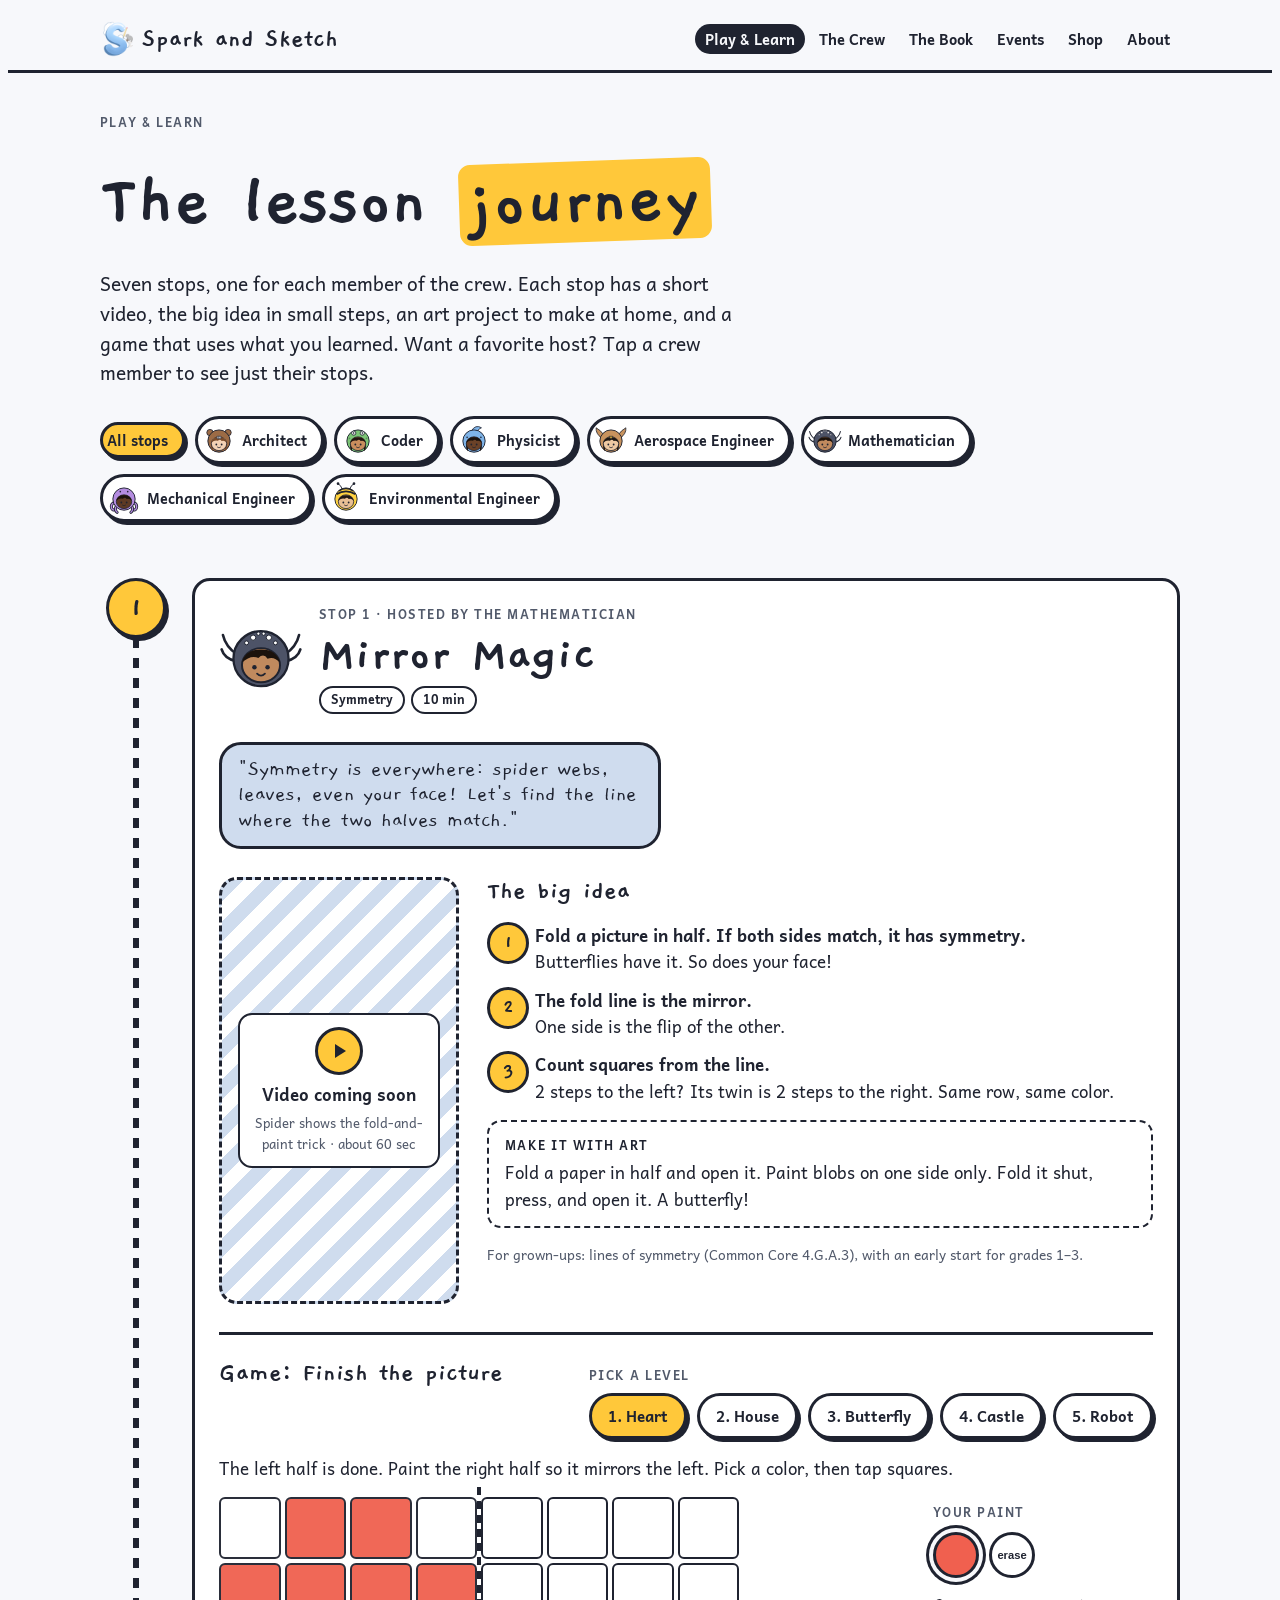
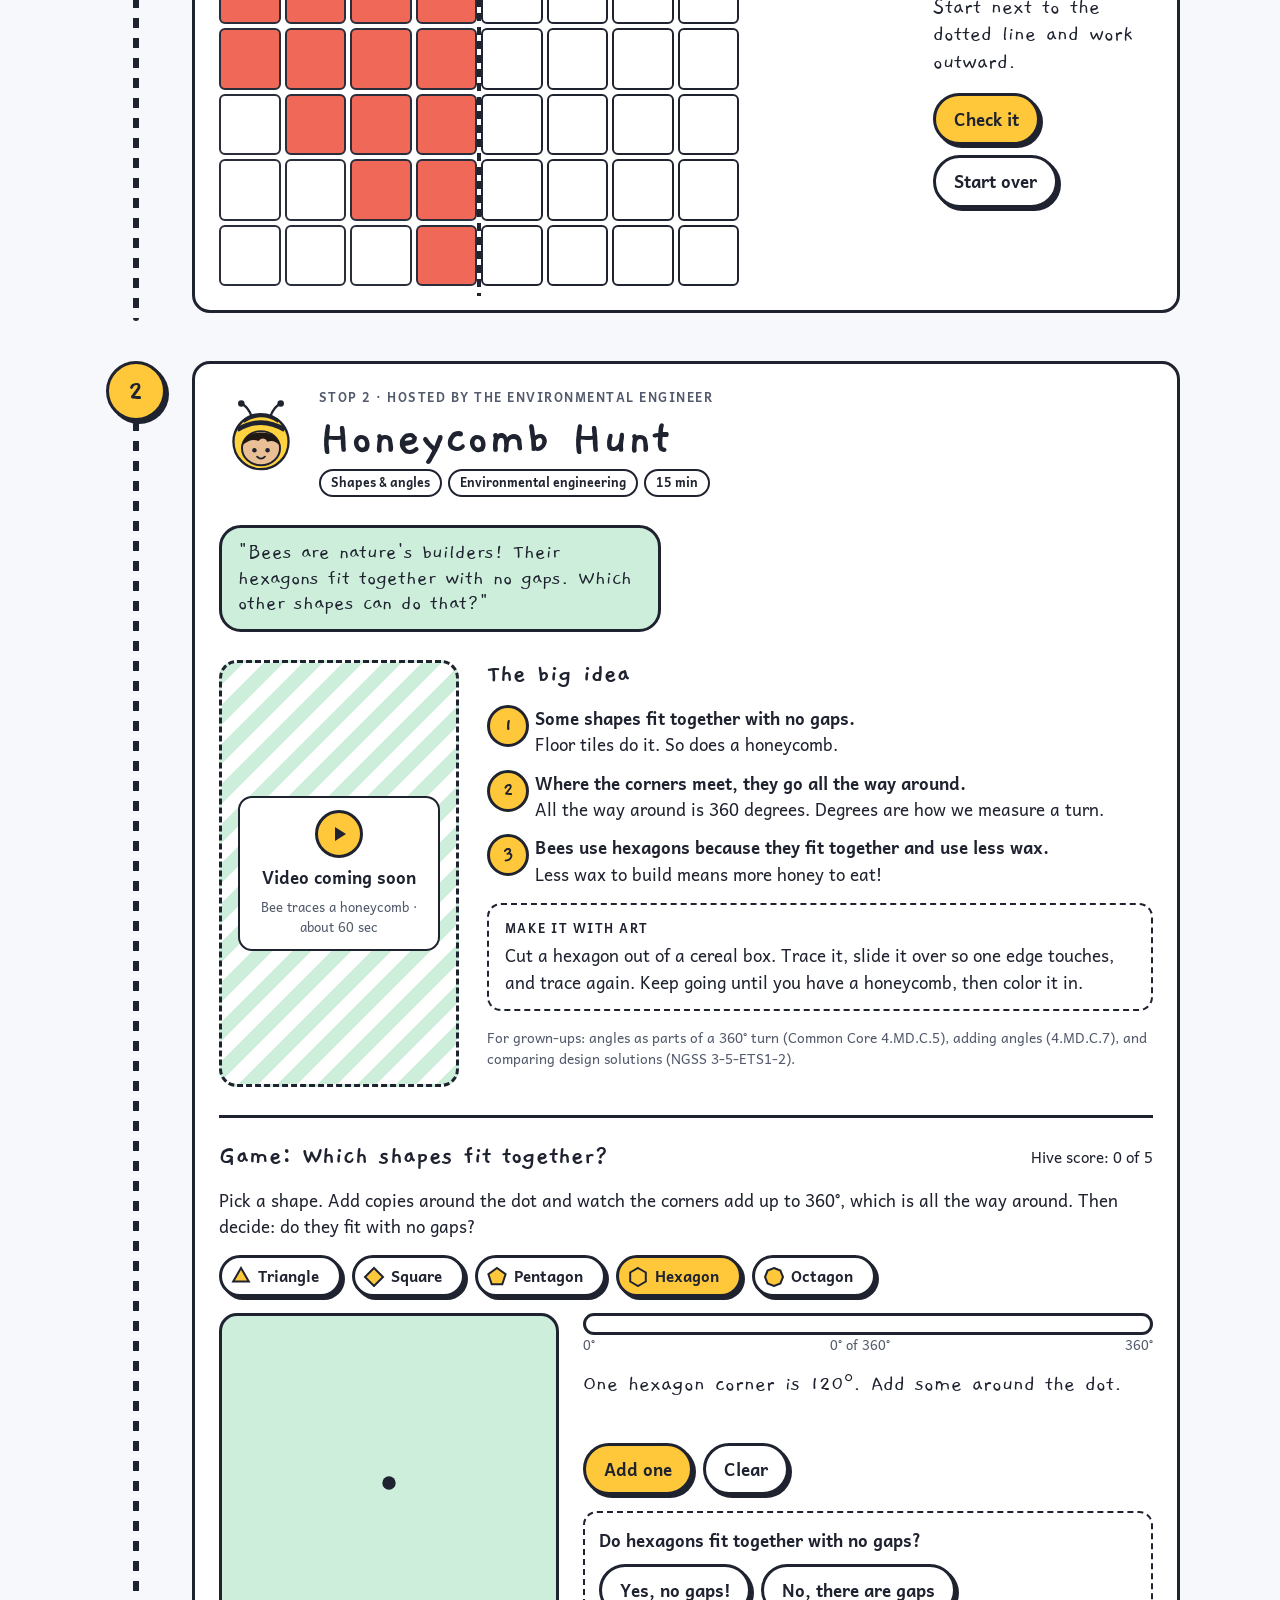
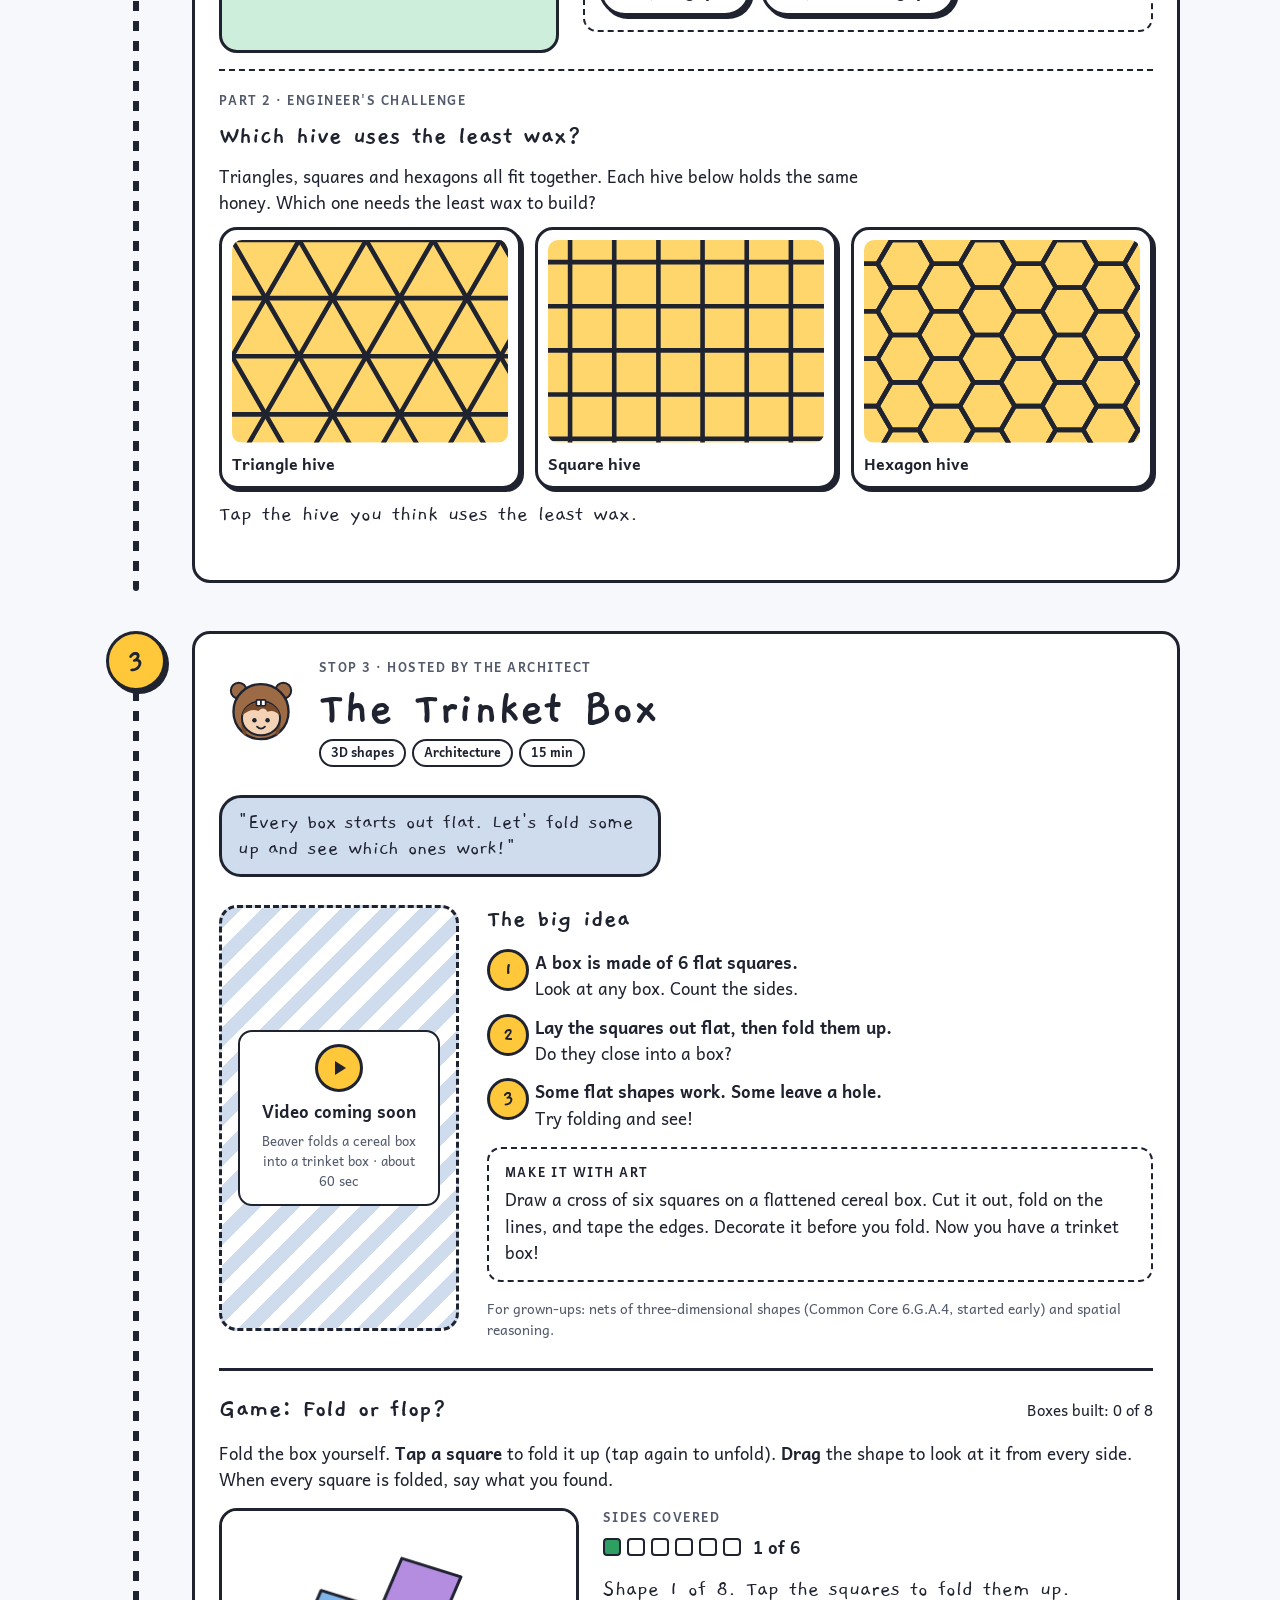
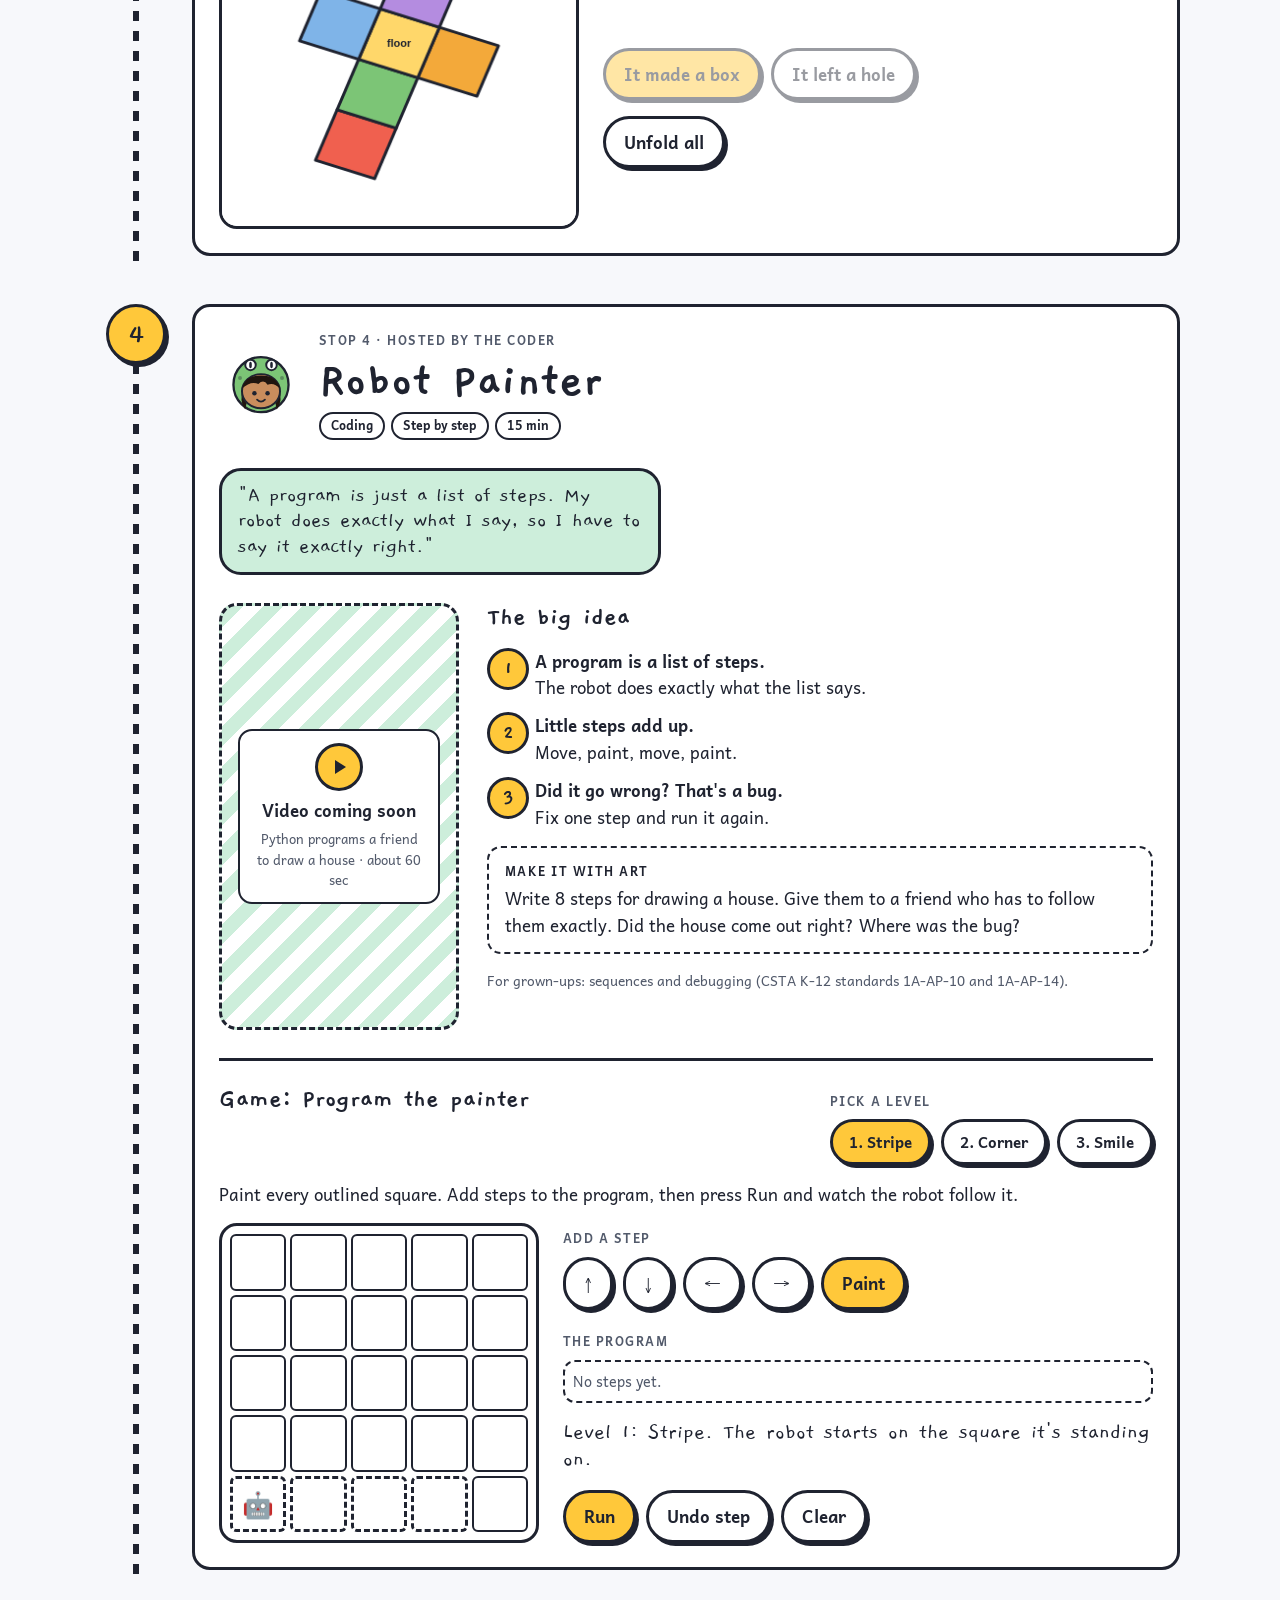
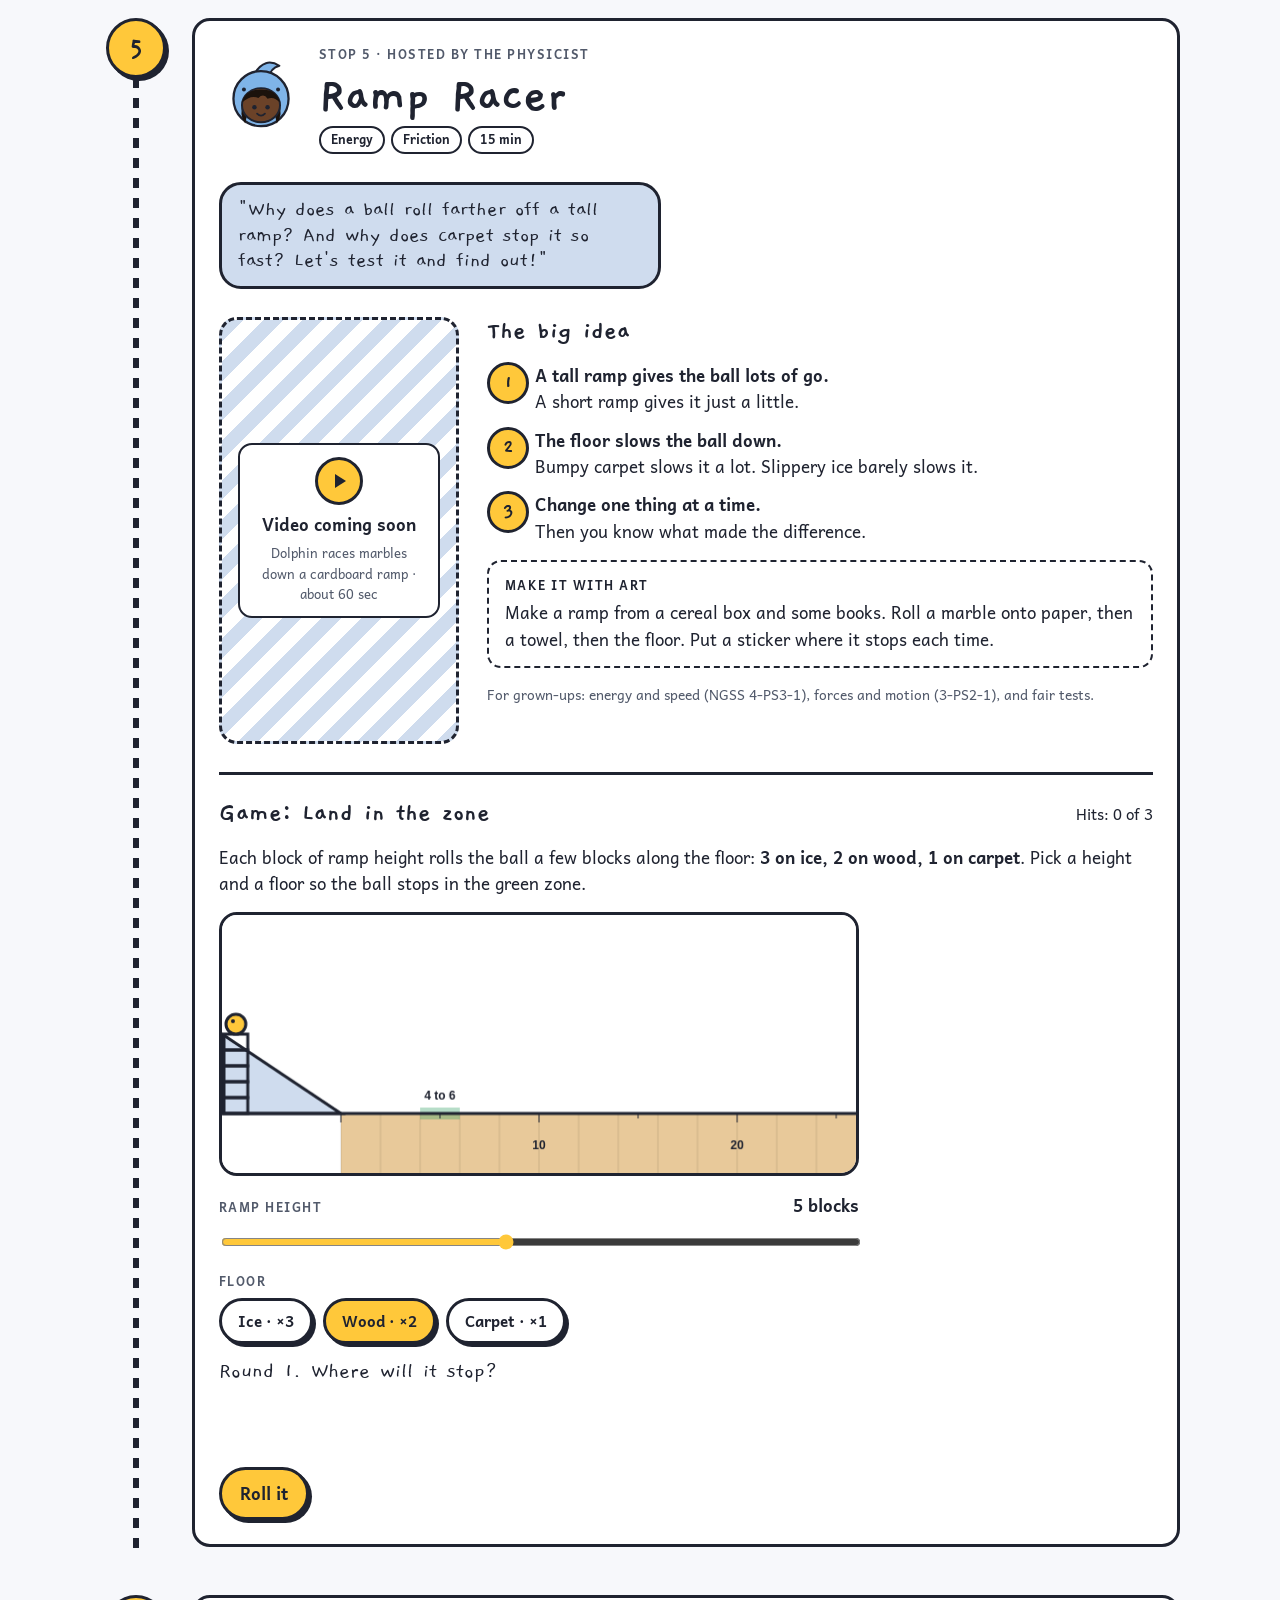
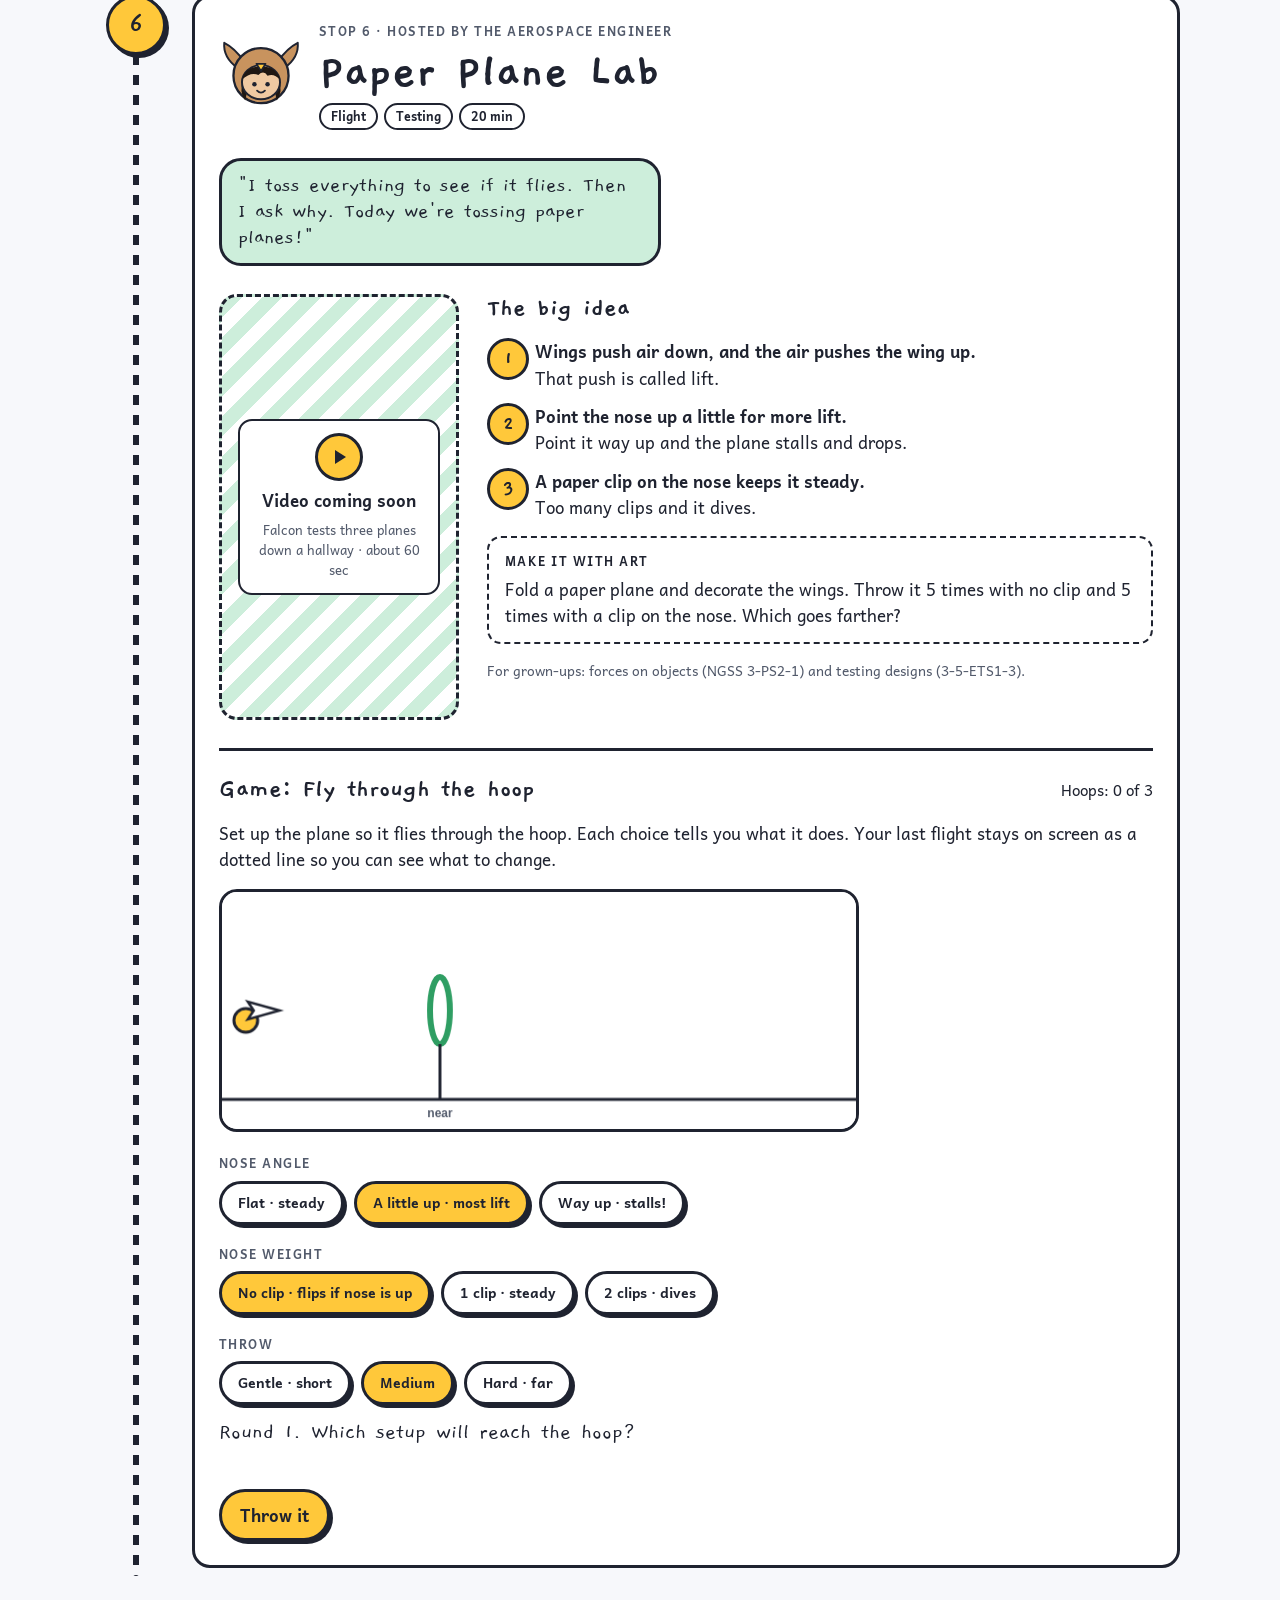
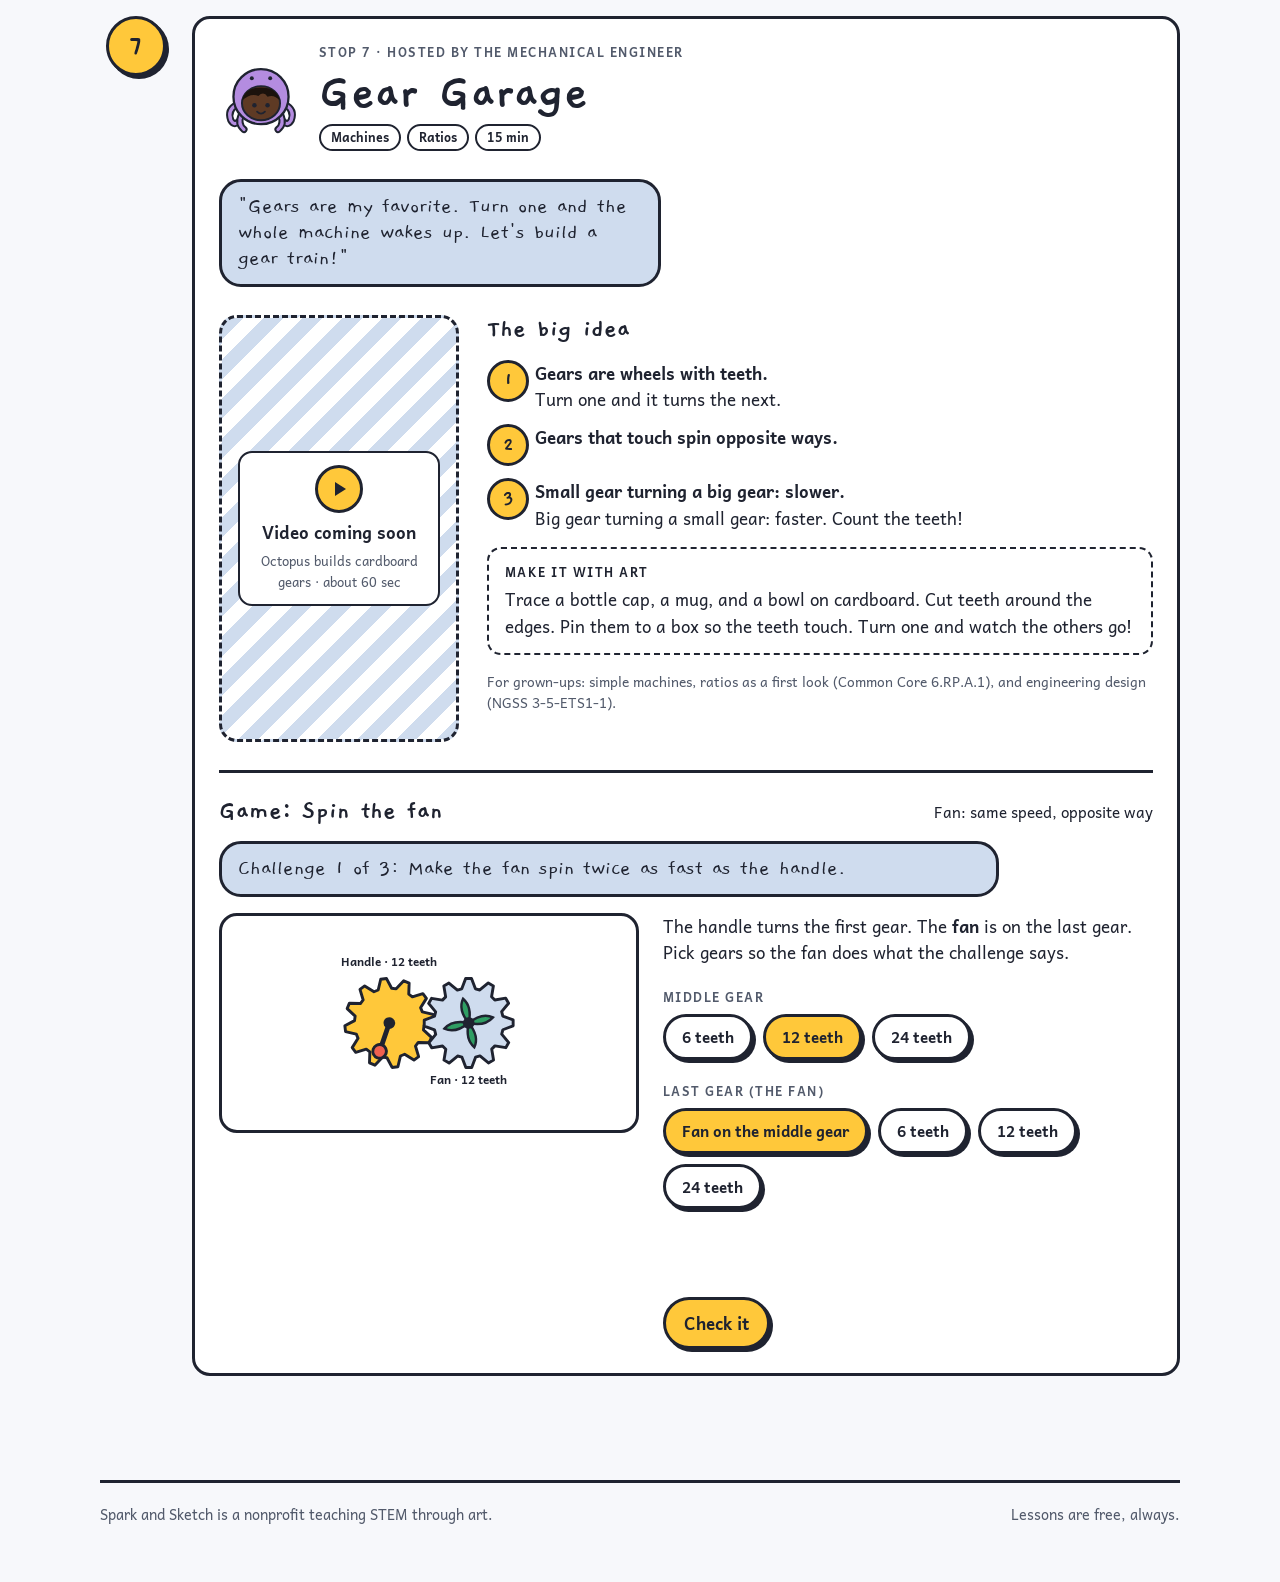
==== commit 55ce5d14: "Update icon.html" ====
--- a/play.html
+++ b/play.html
@@ -18,8 +18,7 @@
 <body>
 <header class="top">
   <div class="wrap">
-    <a class="logo" href="index.html"><svg viewBox="0 0 32 32" aria-hidden="true"><path d="M16 2l3.5 9.5L29 13l-7.5 6 2.5 10-8-5.5L8 29l2.5-10L3 13l9.5-1.5z" fill="var(--spark)" stroke="var(--ink)" stroke-width="2.5" stroke-linejoin="round"/></svg>Spark and Sketch</a>
-    <nav aria-label="Main">
+    <a class="logo" href="index.html"><img src="/favicon-192.png" alt="" width="36" height="36">Spark and Sketch</a>    <nav aria-label="Main">
       <a href="play.html" aria-current="page">Play &amp; Learn</a>
       <a href="index.html#cast">The Crew</a>
       <a href="index.html#book">The Book</a>
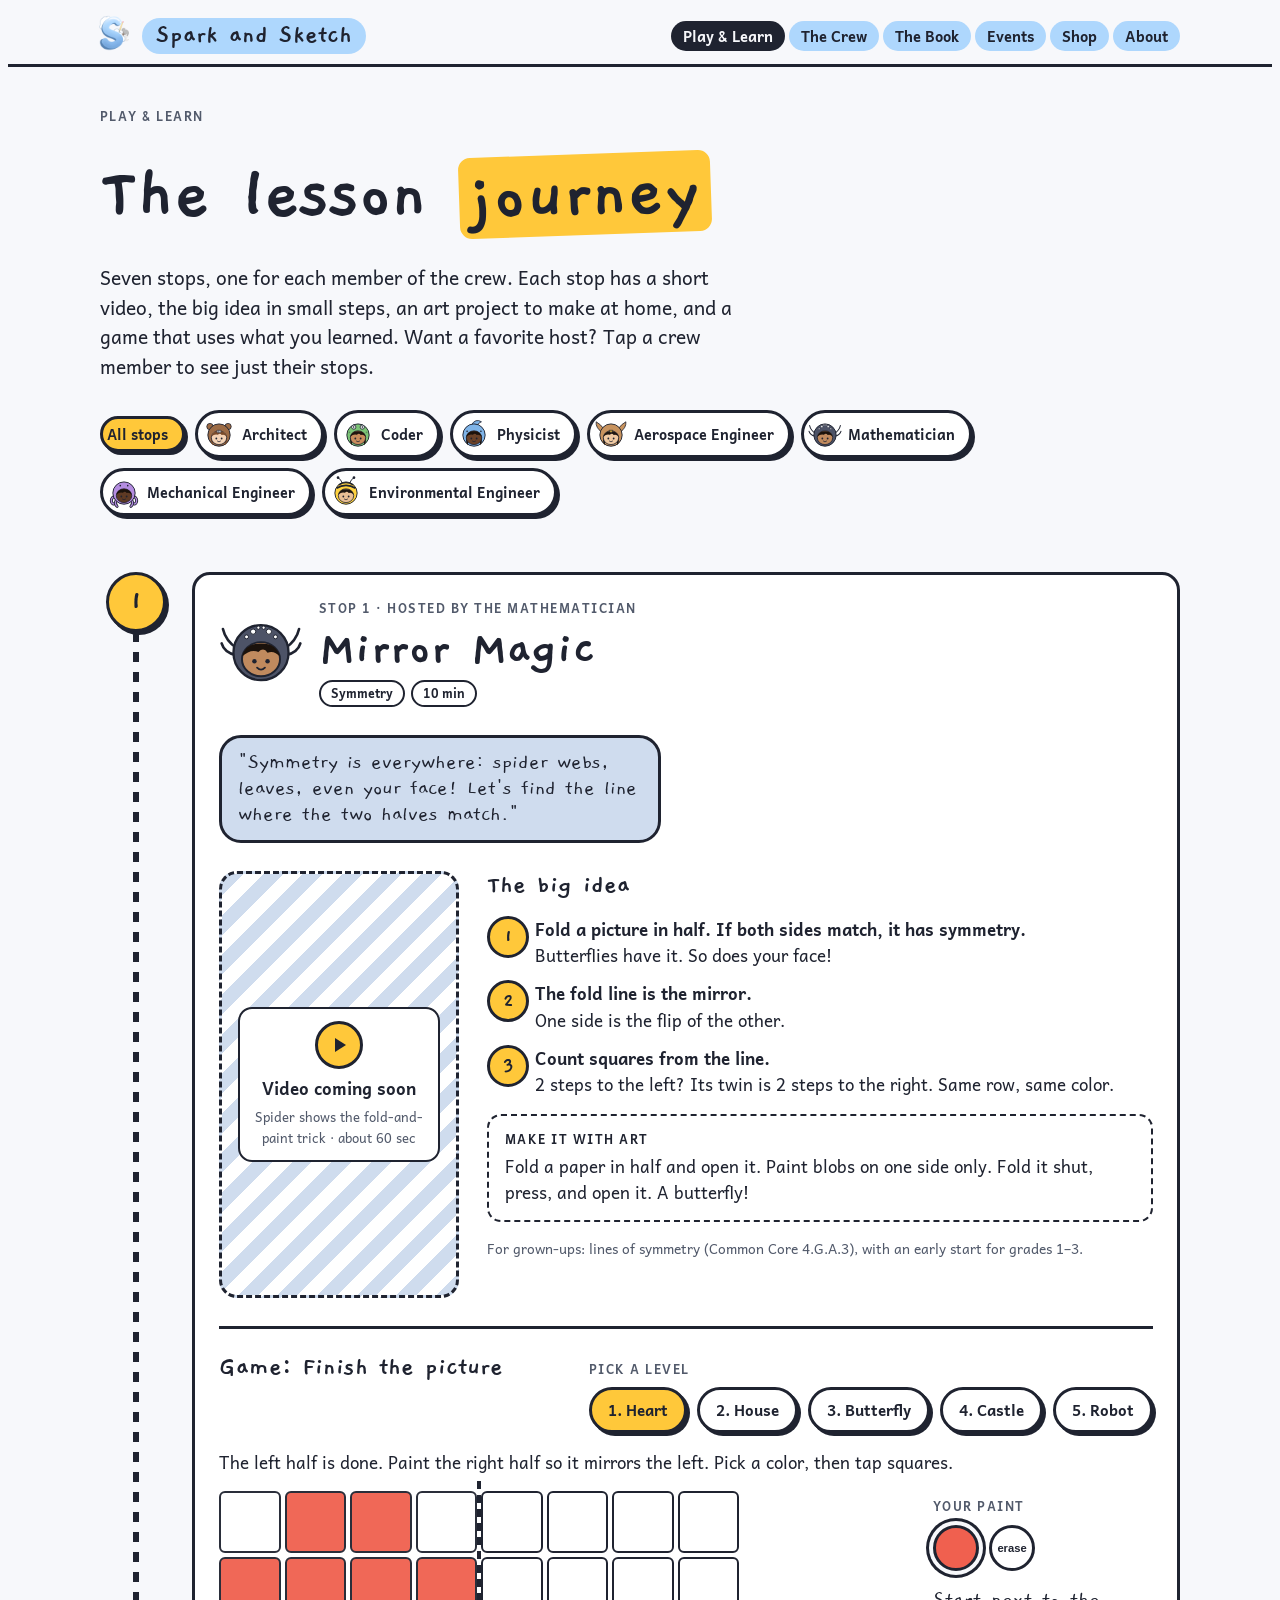
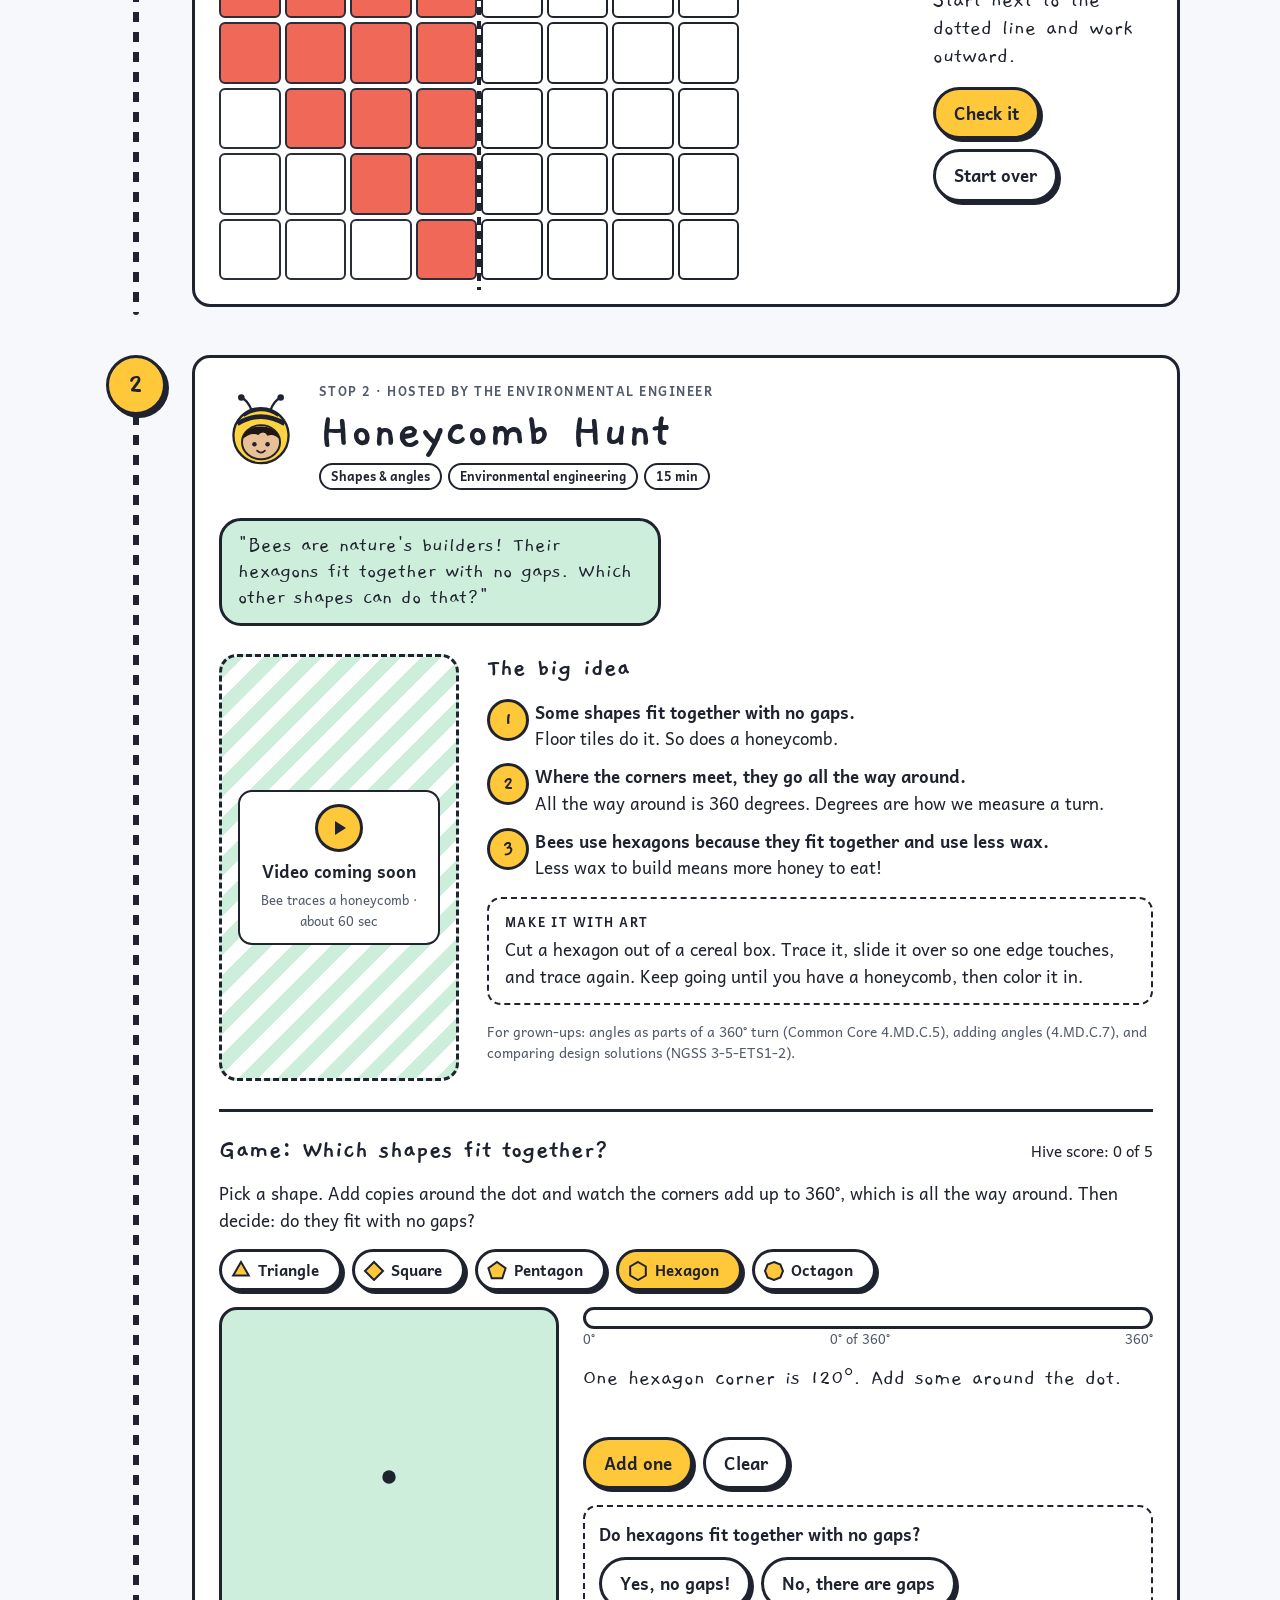
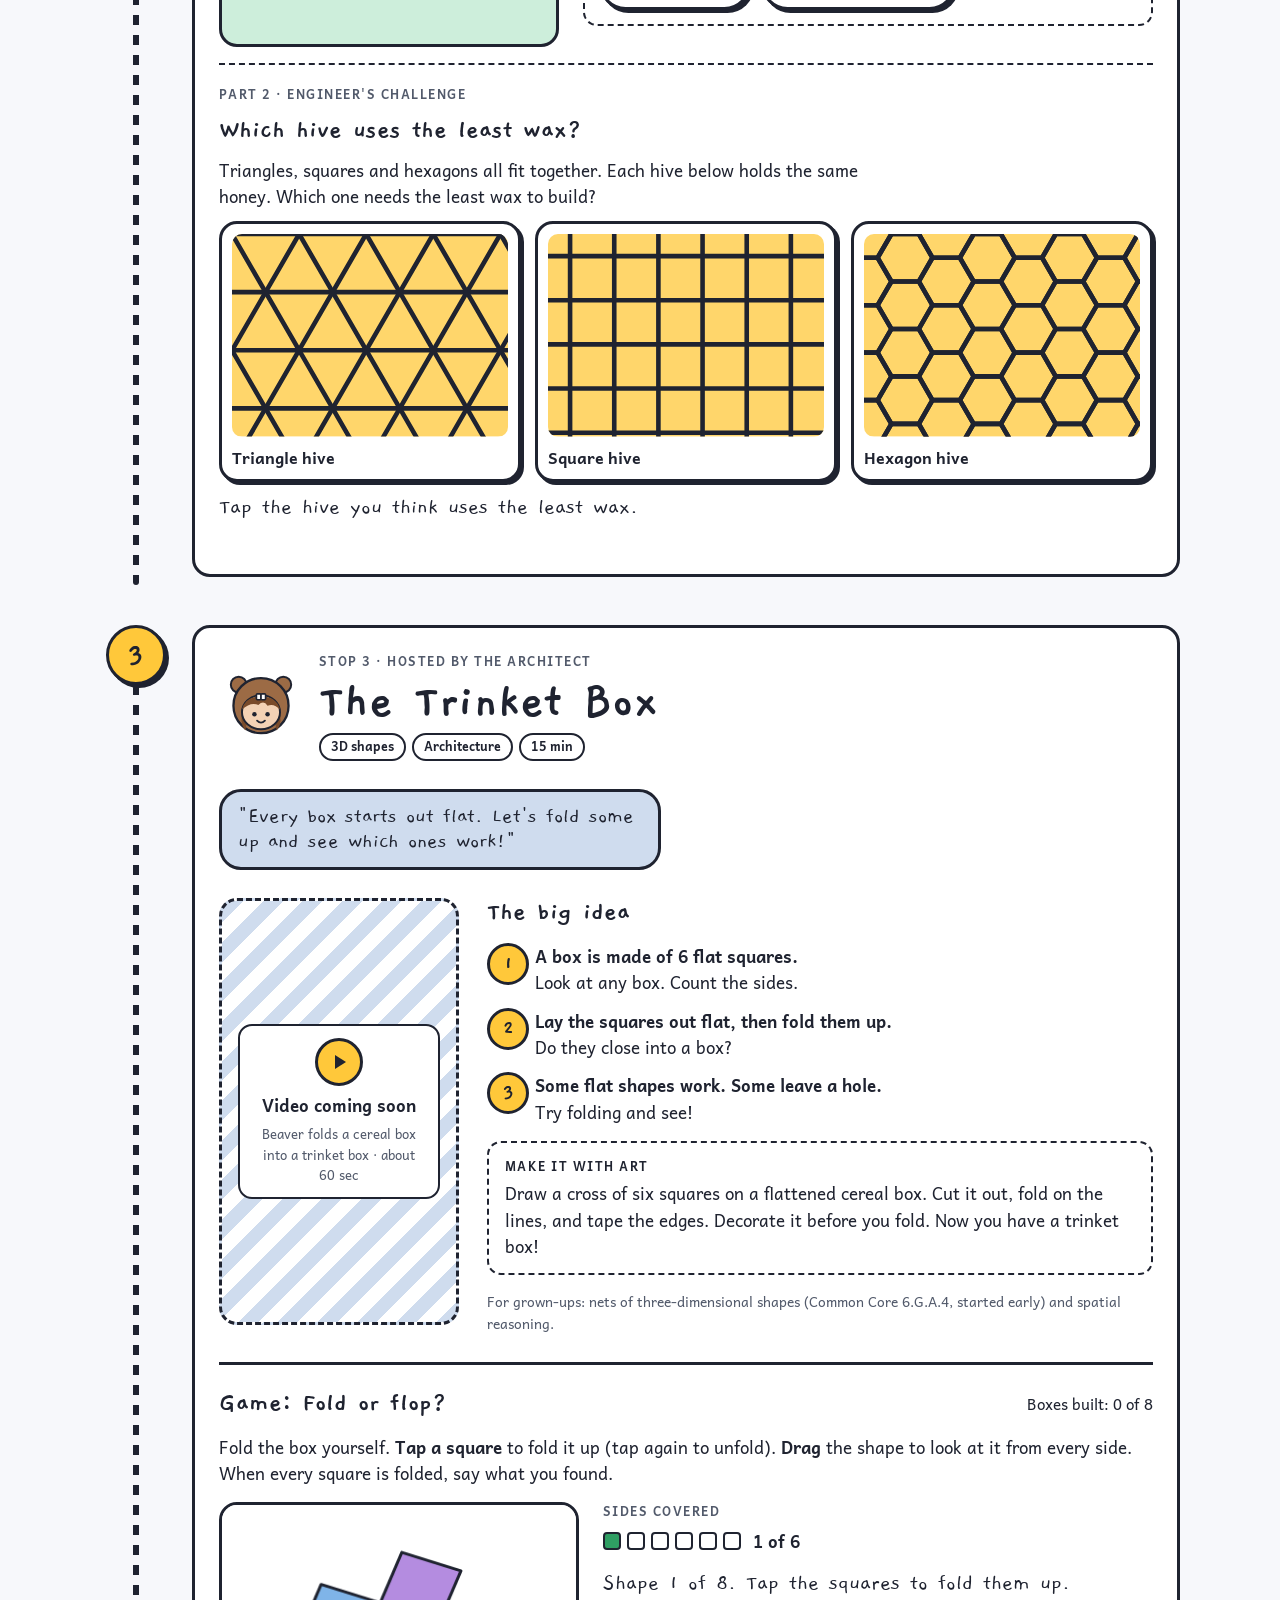
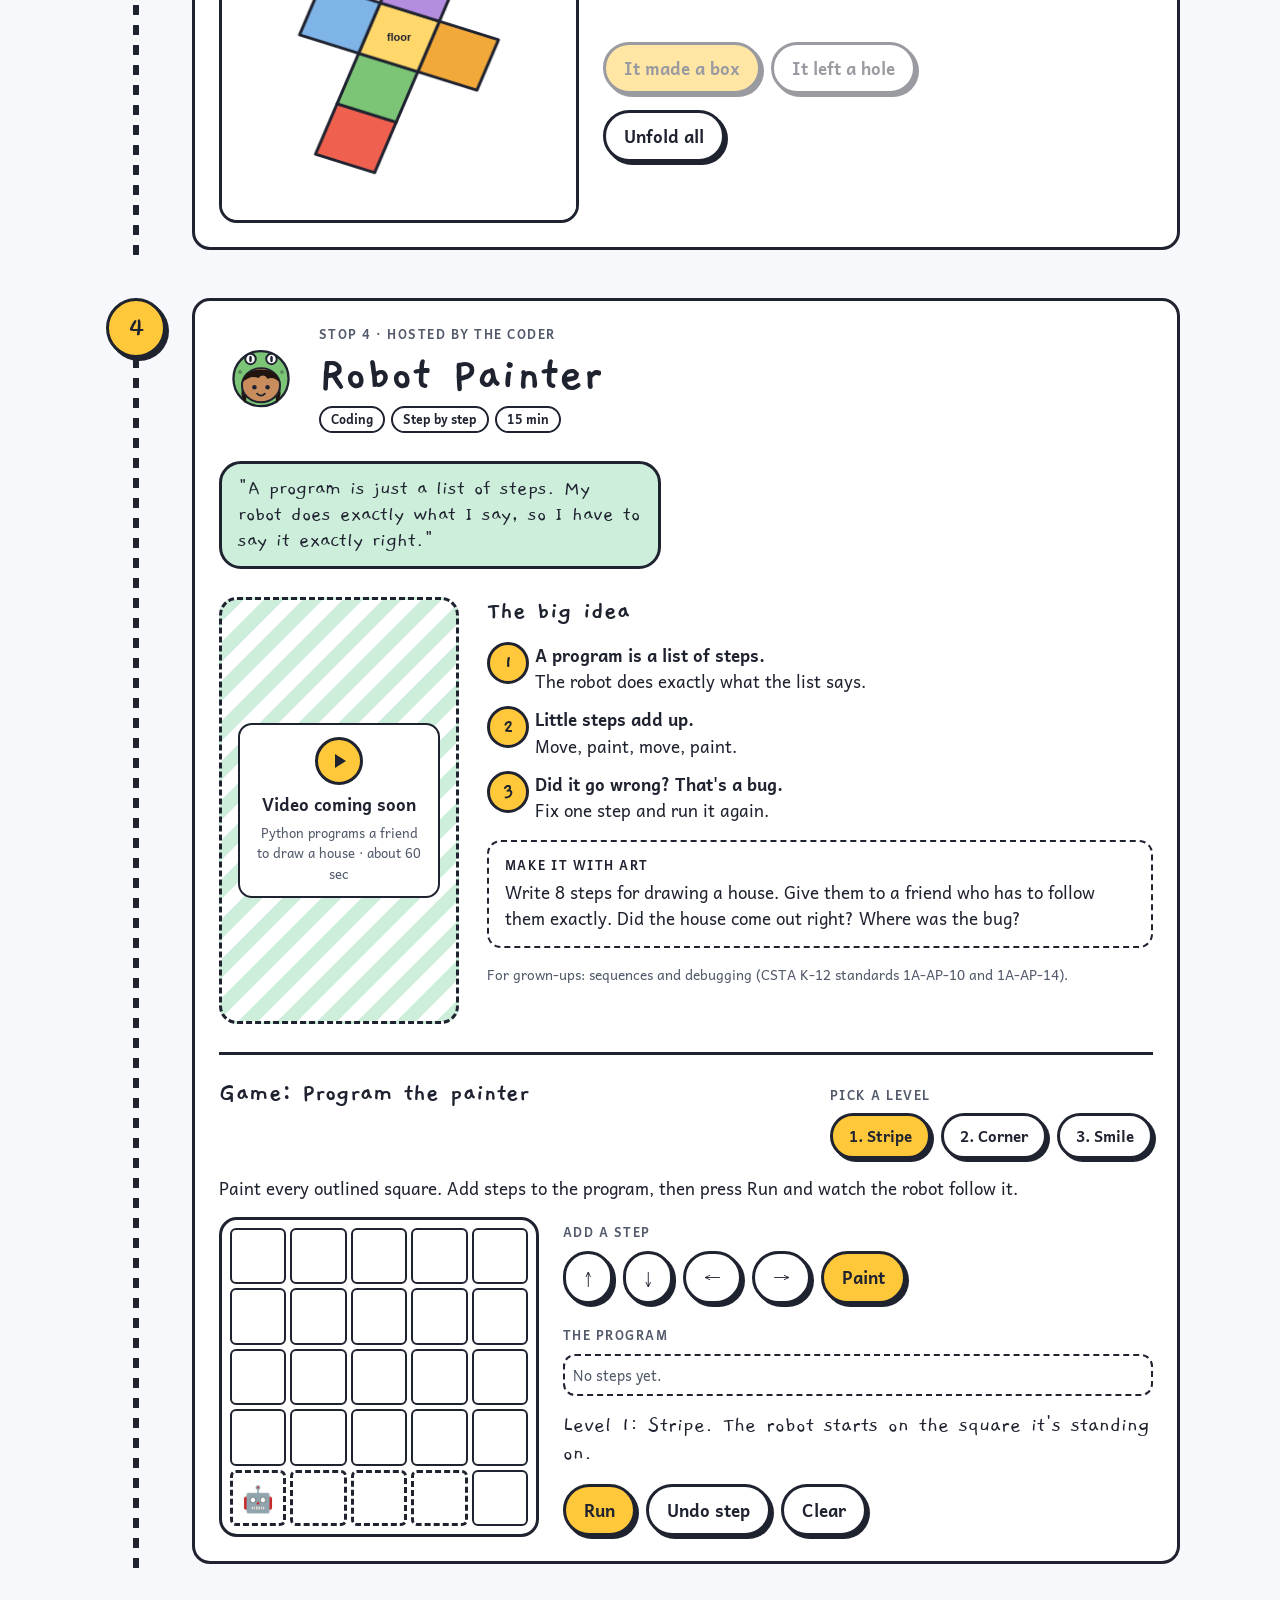
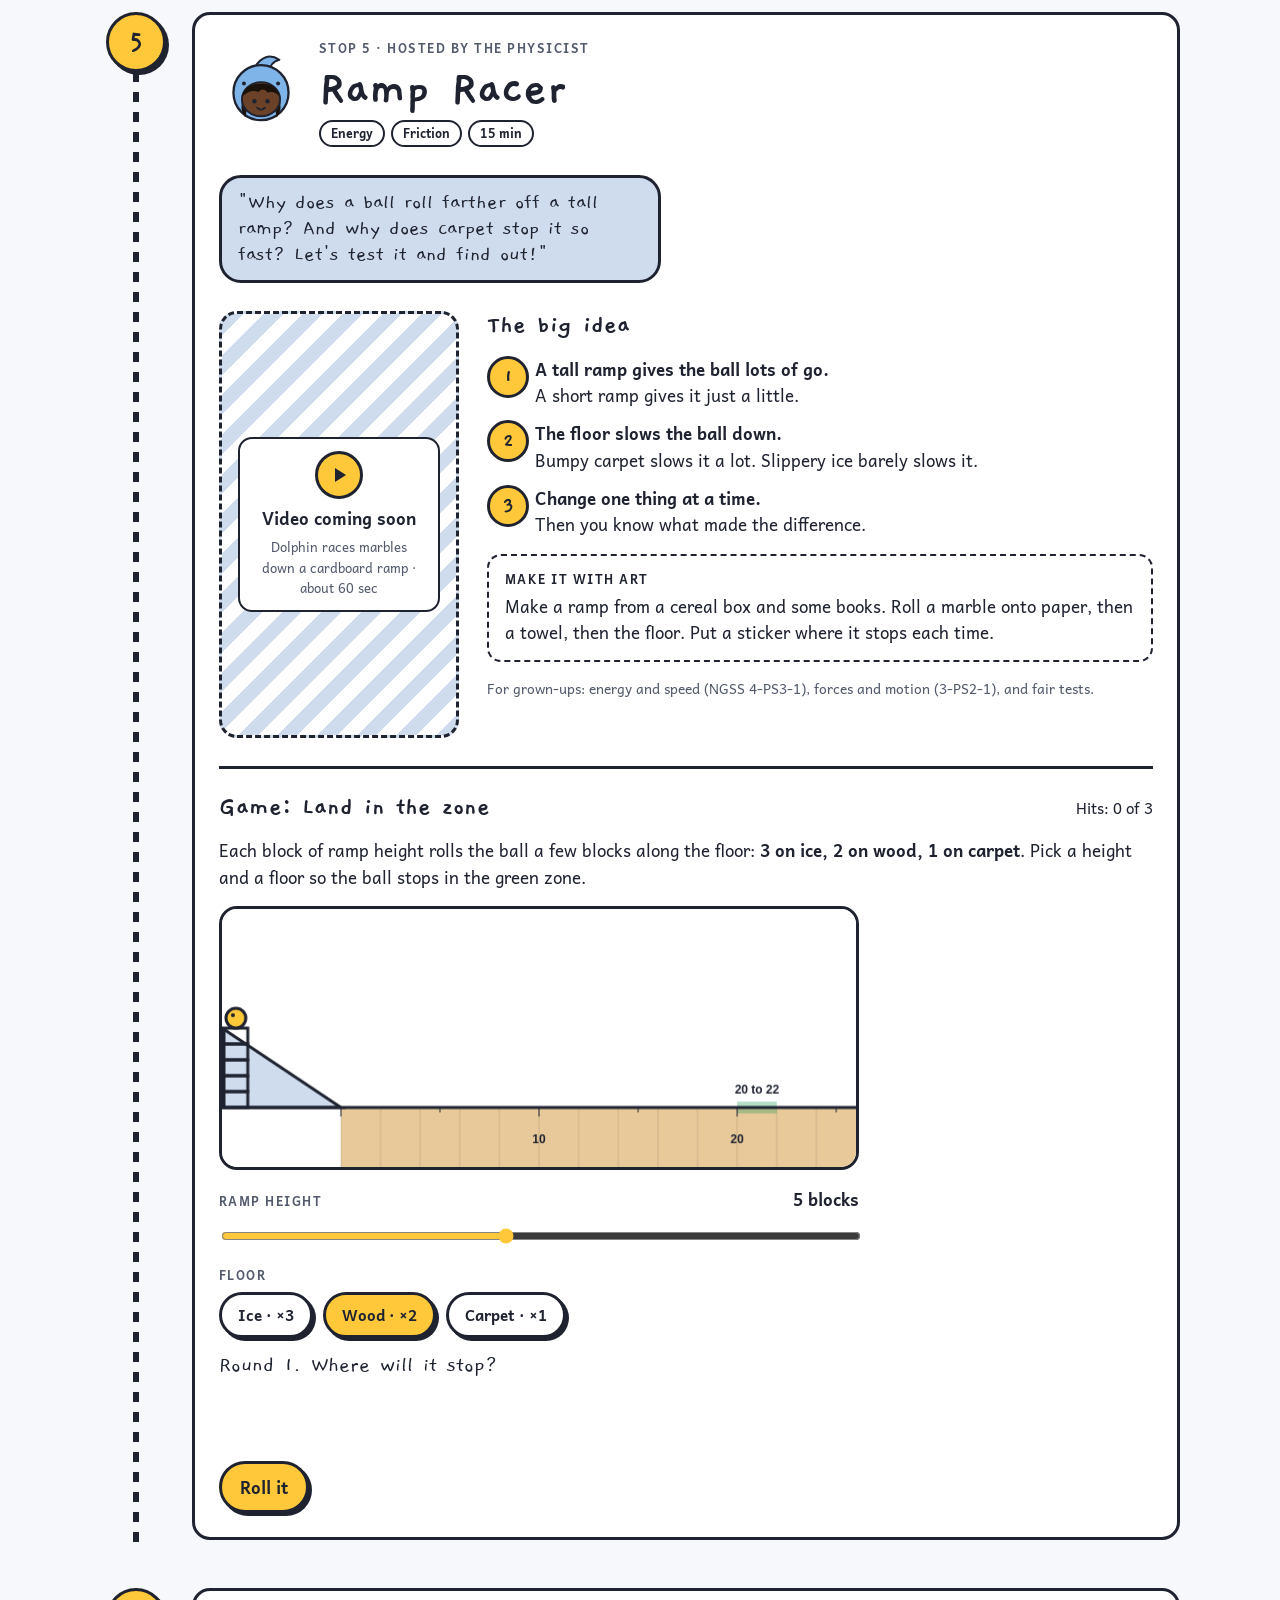
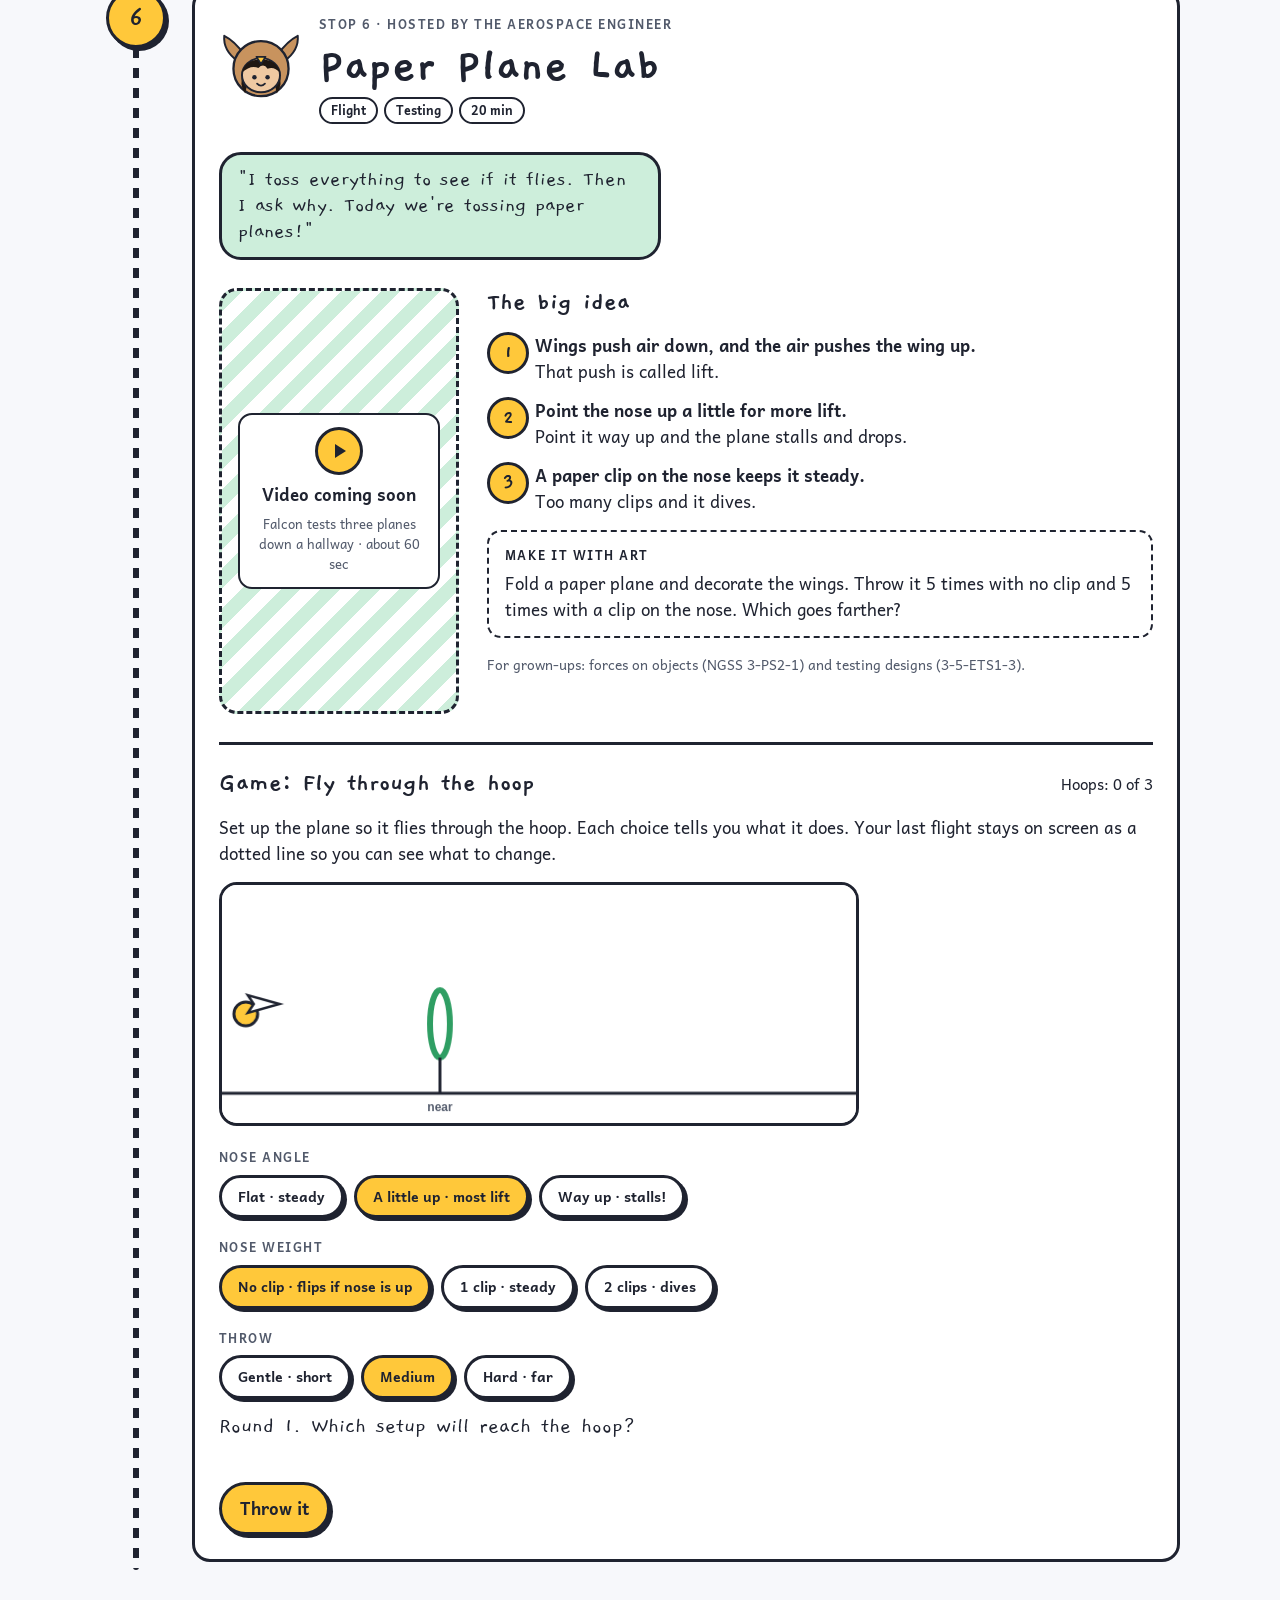
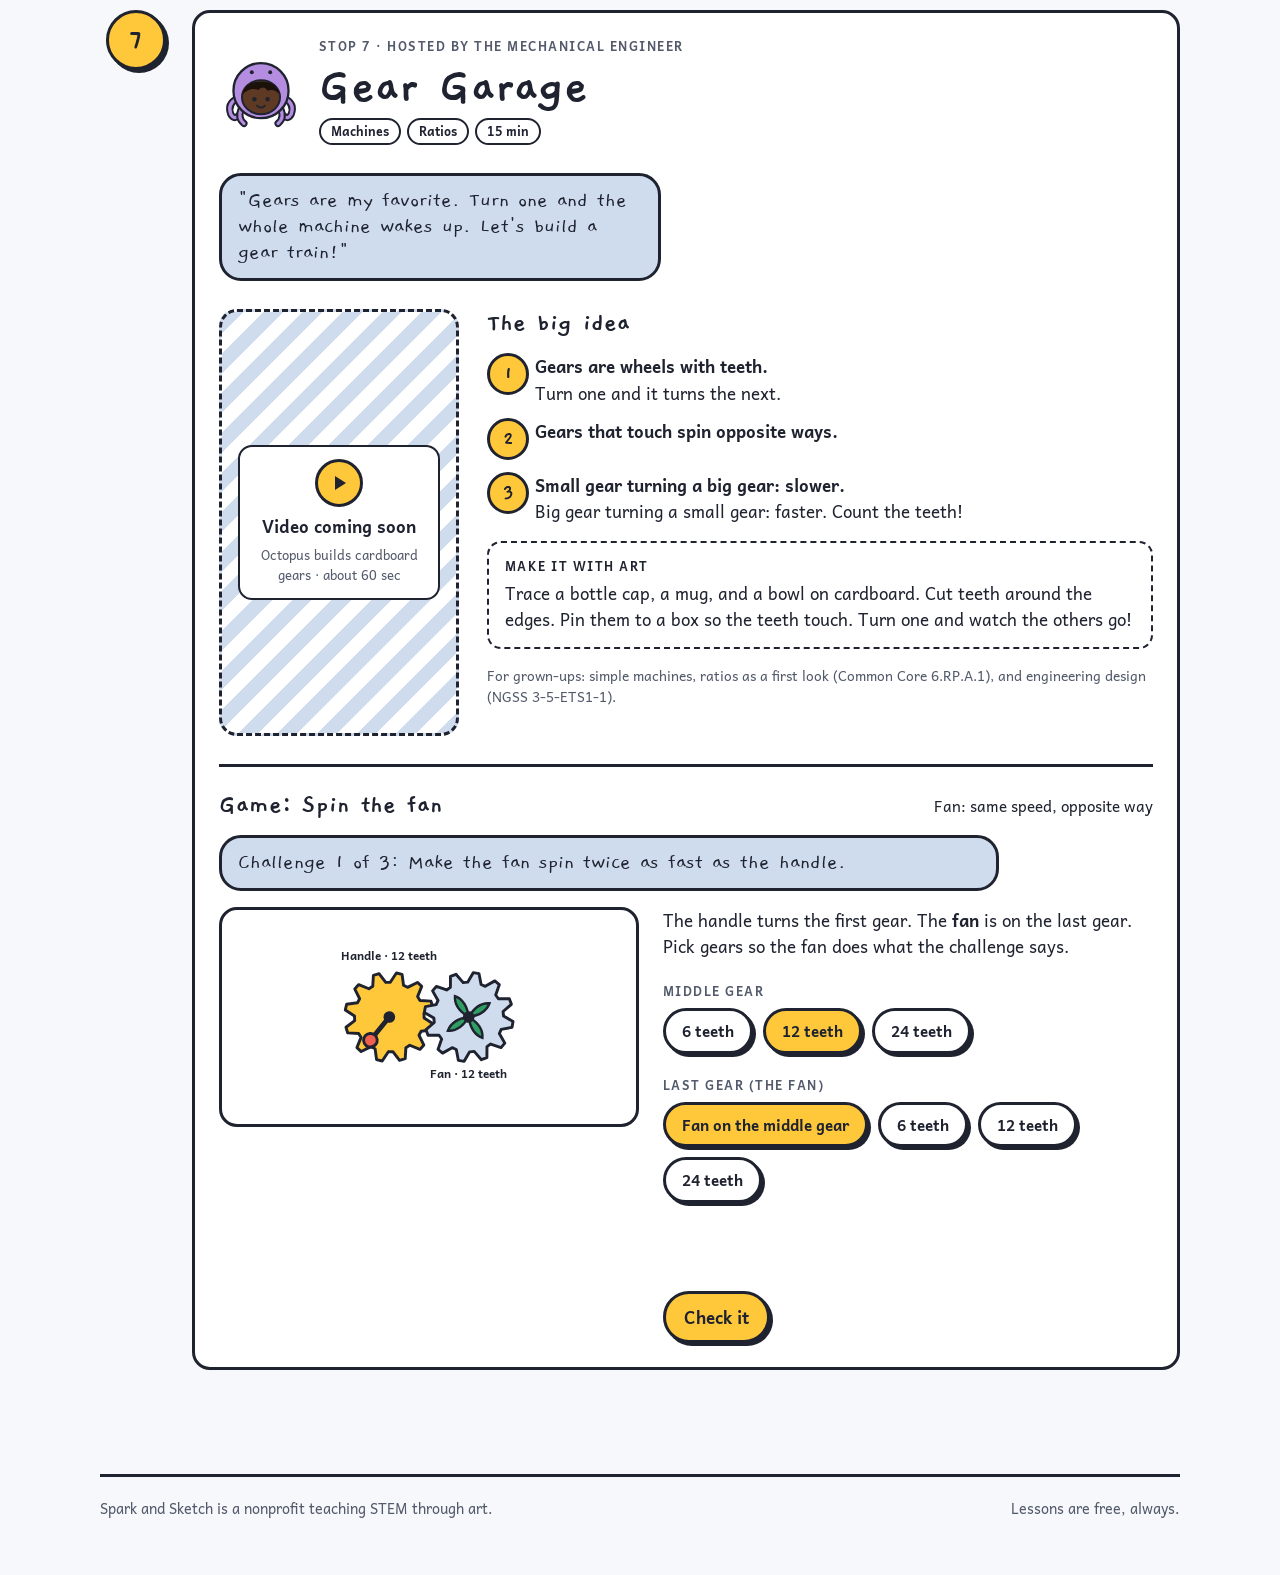
==== commit 71f7d5a1: "add blue box on title" ====
--- a/play.html
+++ b/play.html
@@ -18,7 +18,7 @@
 <body>
 <header class="top">
   <div class="wrap">
-    <a class="logo" href="index.html"><img src="/favicon-192.png" alt="" width="36" height="36">Spark and Sketch</a>    <nav aria-label="Main">
+    <a class="logo" href="index.html"><img src="/favicon-192.png" alt="" width="36" height="36"><span>Spark and Sketch</span></a>    <nav aria-label="Main">
       <a href="play.html" aria-current="page">Play &amp; Learn</a>
       <a href="index.html#cast">The Crew</a>
       <a href="index.html#book">The Book</a>
--- a/site.css
+++ b/site.css
@@ -47,10 +47,11 @@
 .top{position:sticky;top:env(safe-area-inset-top,0px);z-index:5;background:var(--paper);border-bottom:var(--stroke) solid var(--ink);margin-inline:-16px;padding:10px 16px}
 .top .wrap{display:flex;align-items:center;gap:16px;flex-wrap:wrap;justify-content:space-between}
 .logo{font-family:var(--font-display);font-size:1.7rem;font-weight:700;text-decoration:none;display:flex;align-items:center;gap:6px}
-.logo svg{width:28px;height:28px}
+.logo img{width:36px;height:36px;transform:translate(-4px,-3px)}
+.logo span{background:#aed7fd;color:#1f2330;padding:0 14px;border-radius:999px;line-height:1.3}
 .top nav{display:flex;gap:4px;flex-wrap:wrap}
-.top nav a{text-decoration:none;font-weight:700;font-size:.92rem;padding:4px 10px;border-radius:999px}
-.top nav a:hover{background:var(--note-blue)}
+.top nav a{text-decoration:none;font-weight:700;font-size:.92rem;padding:4px 12px;border-radius:999px;background:#aed7fd;color:#1f2330}
+.top nav a:hover{background:#8fc4f7}
 .top nav a[aria-current="page"]{background:var(--ink);color:var(--paper)}
 
 /* buttons */
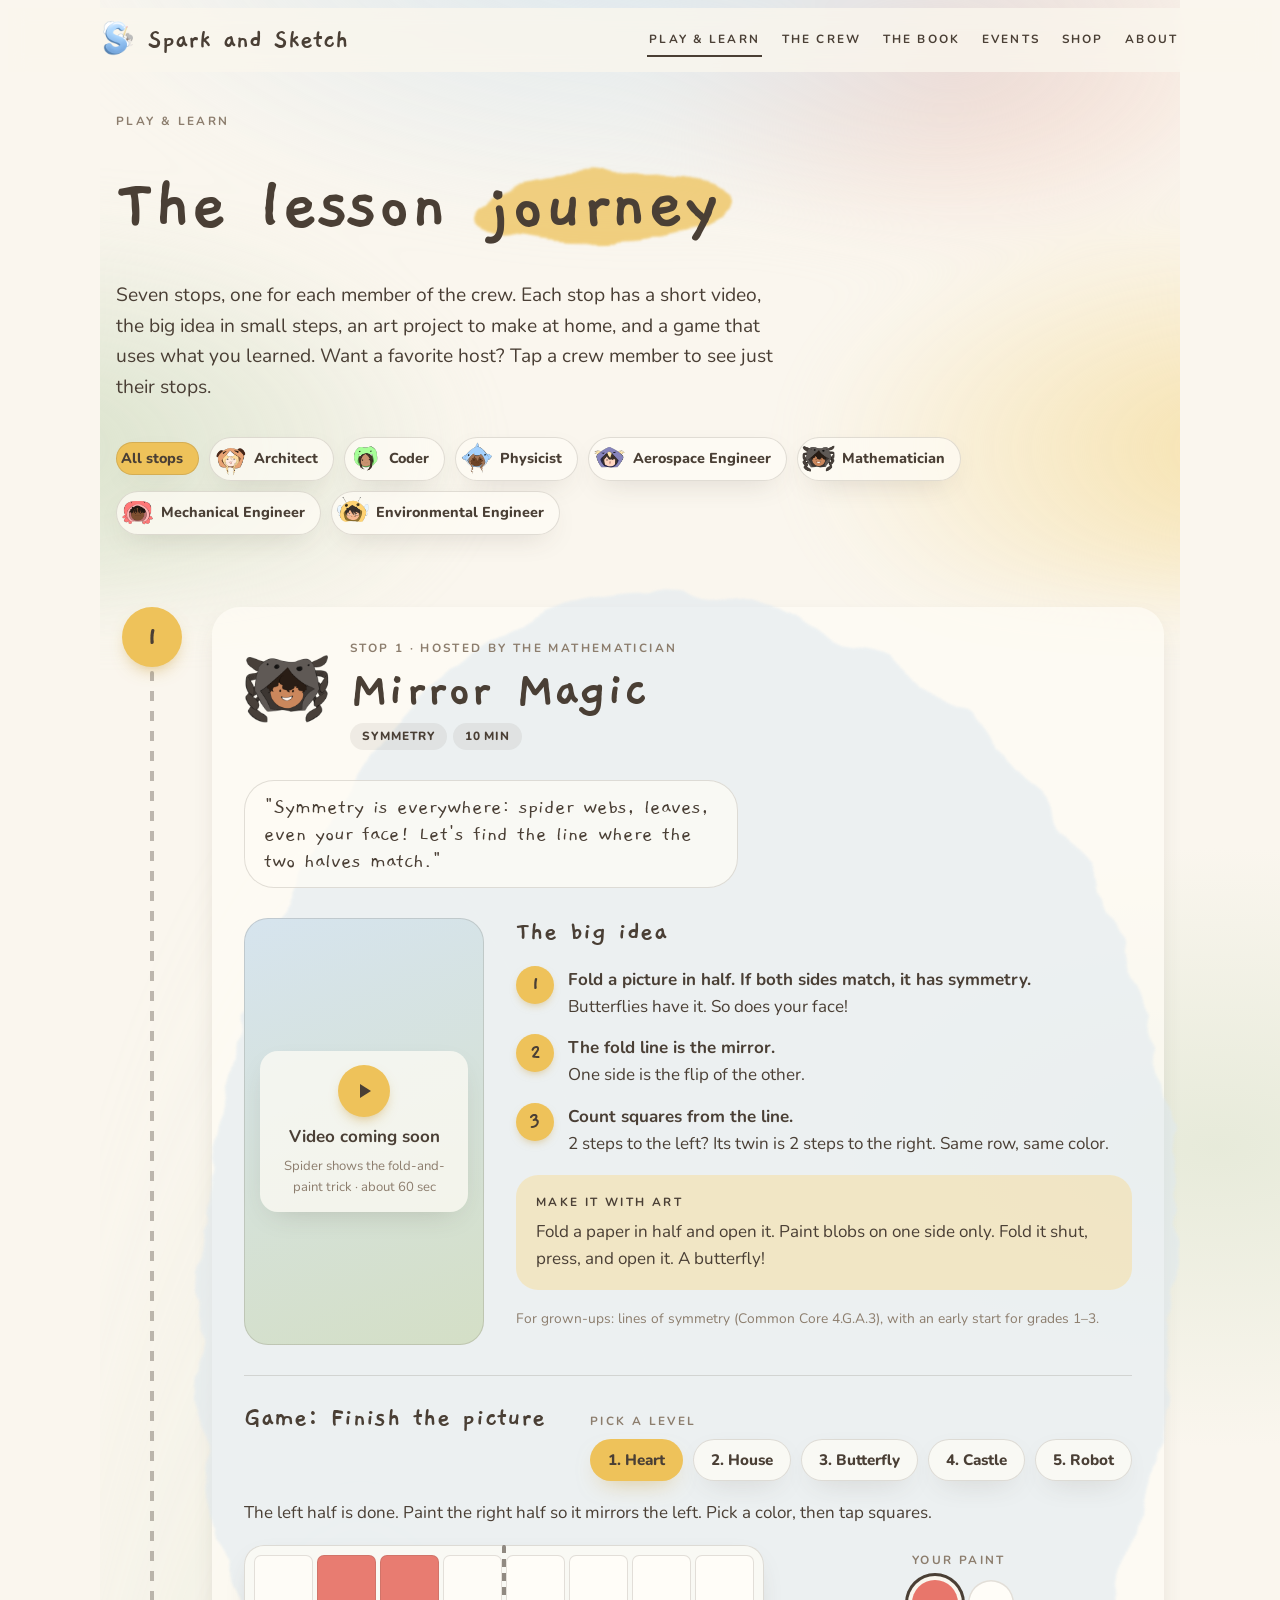
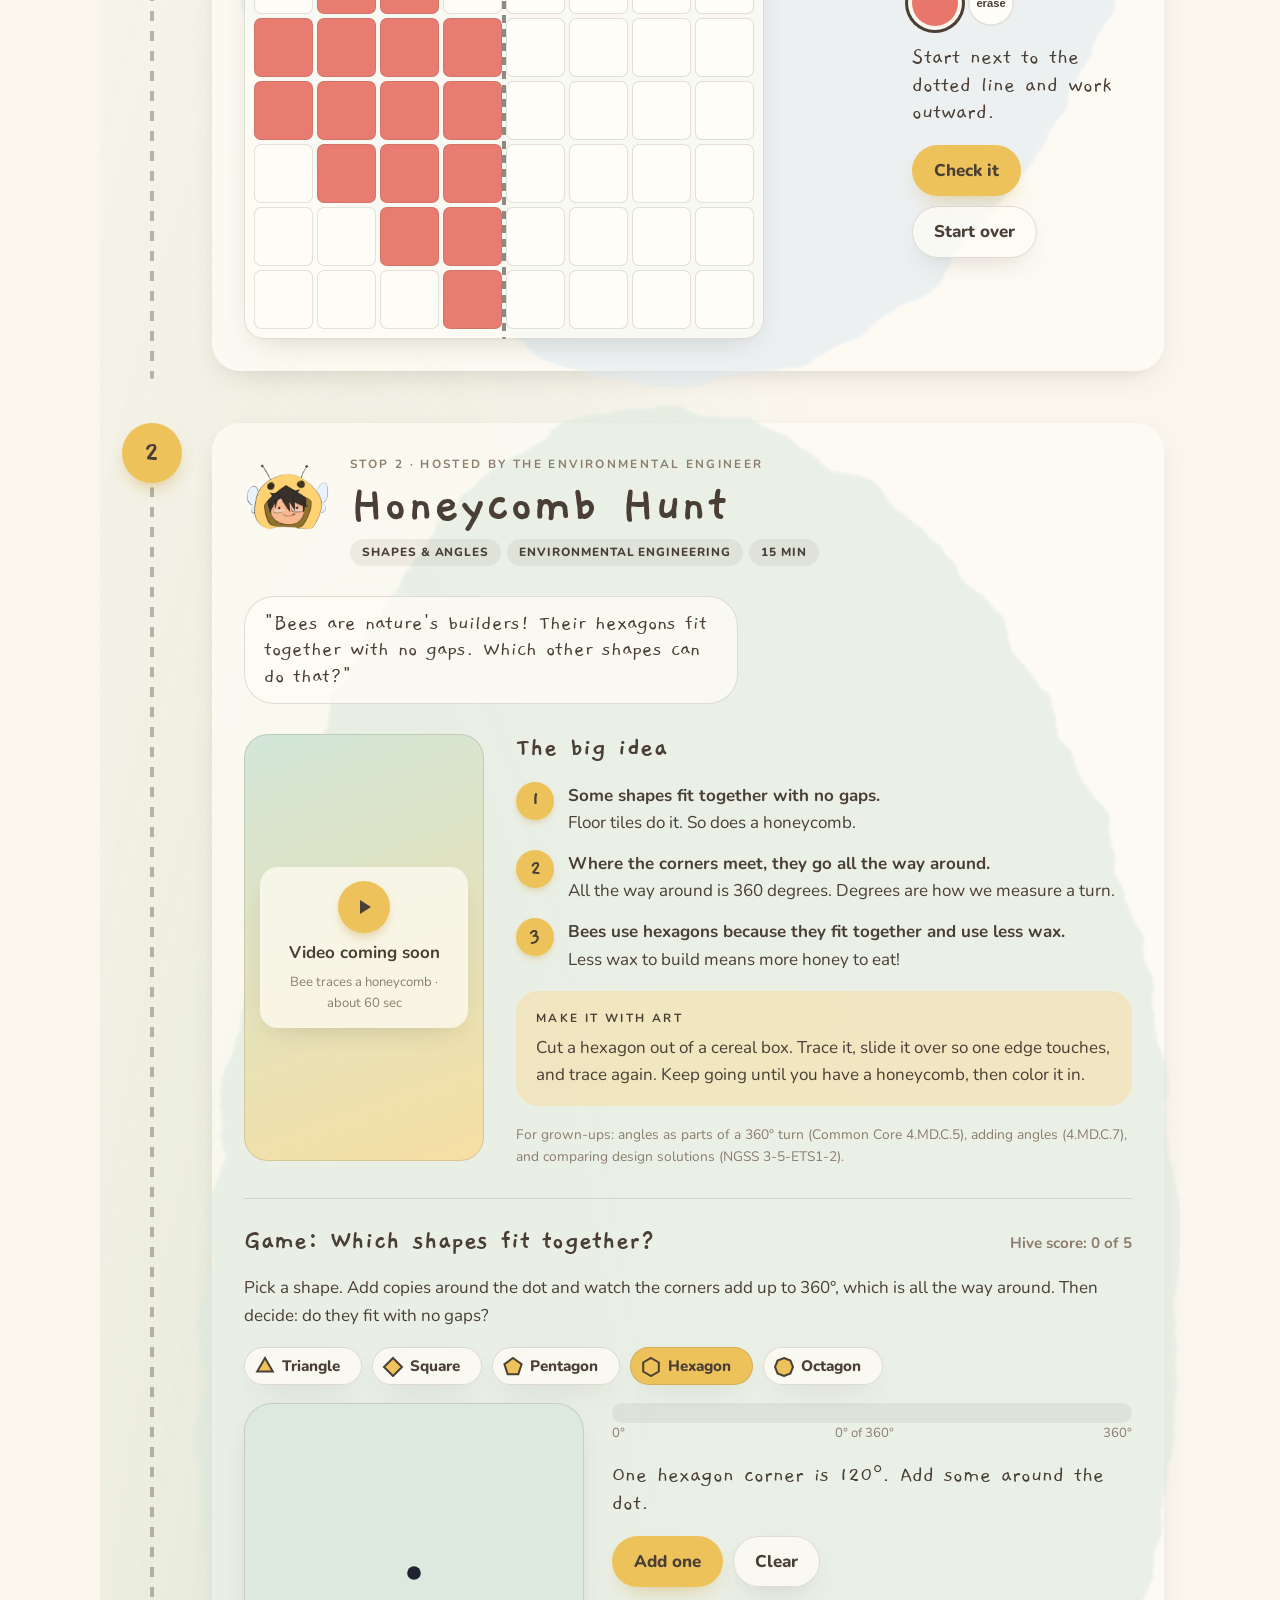
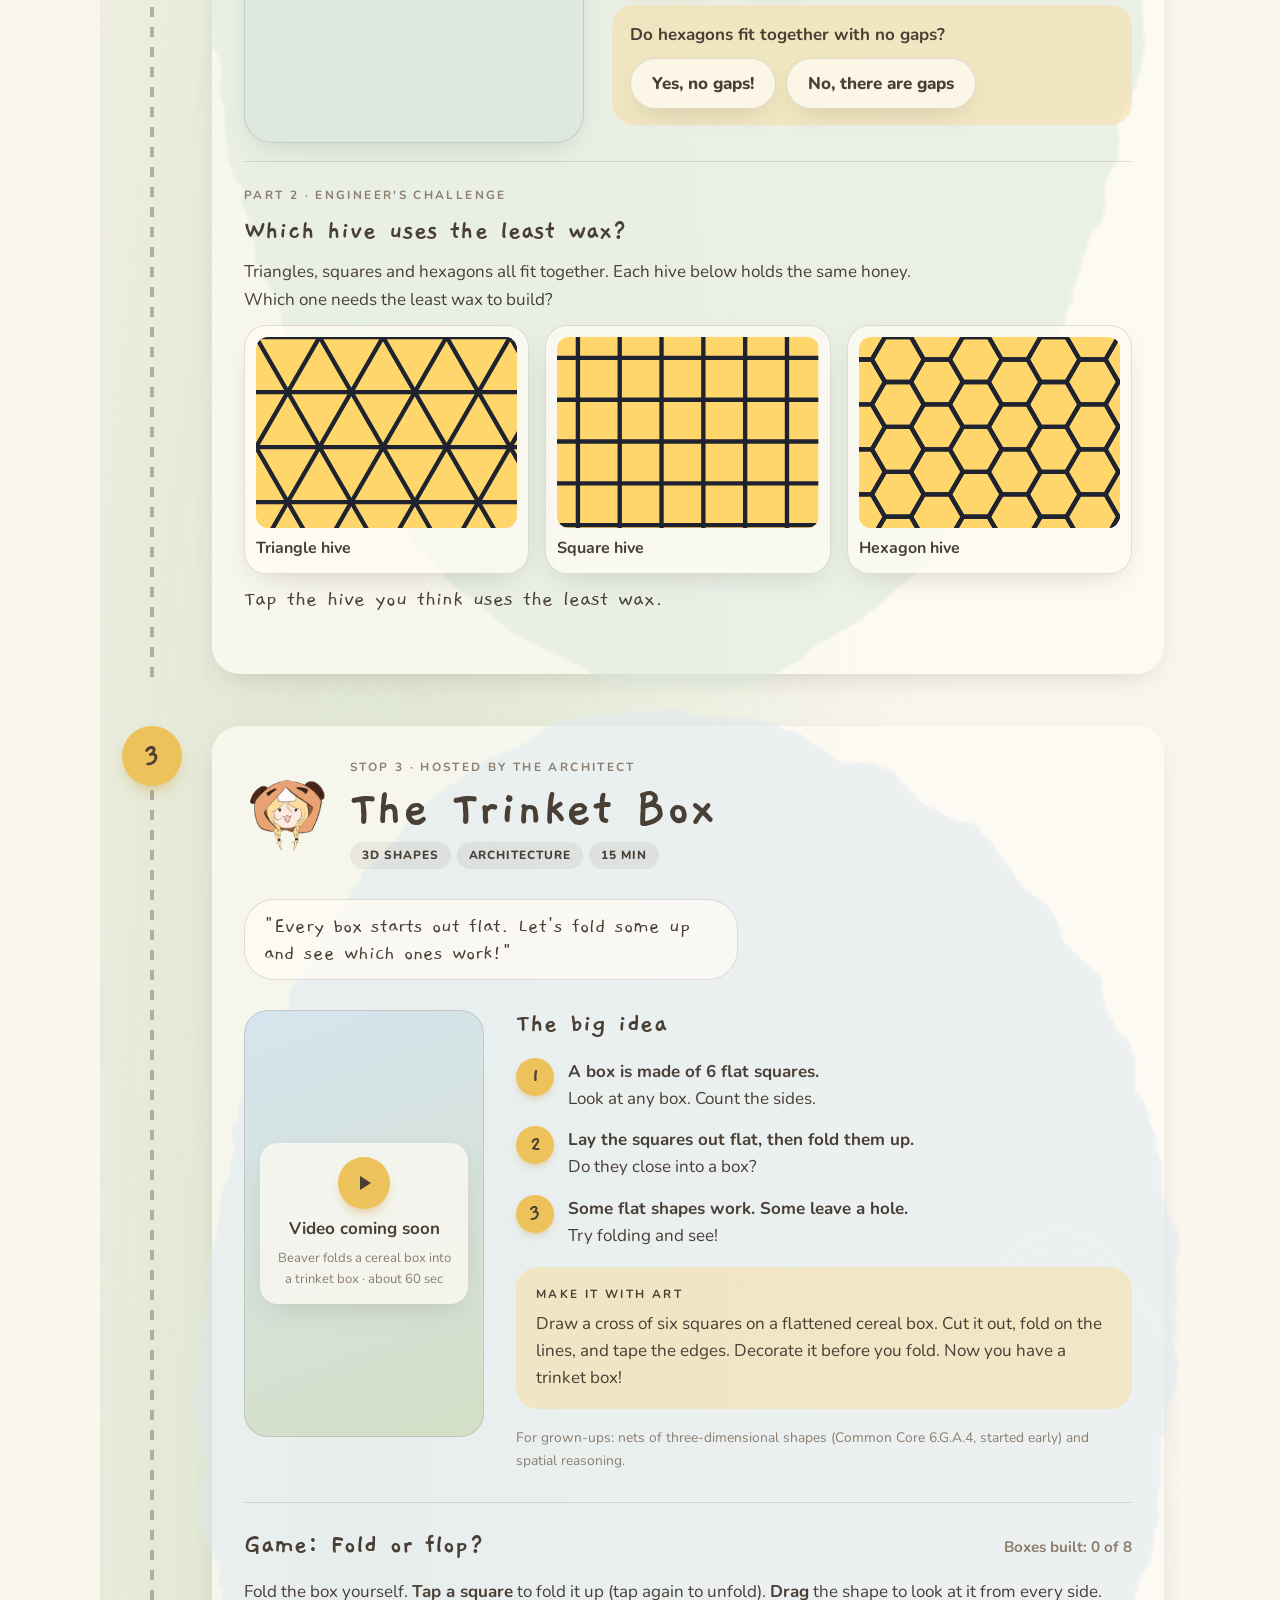
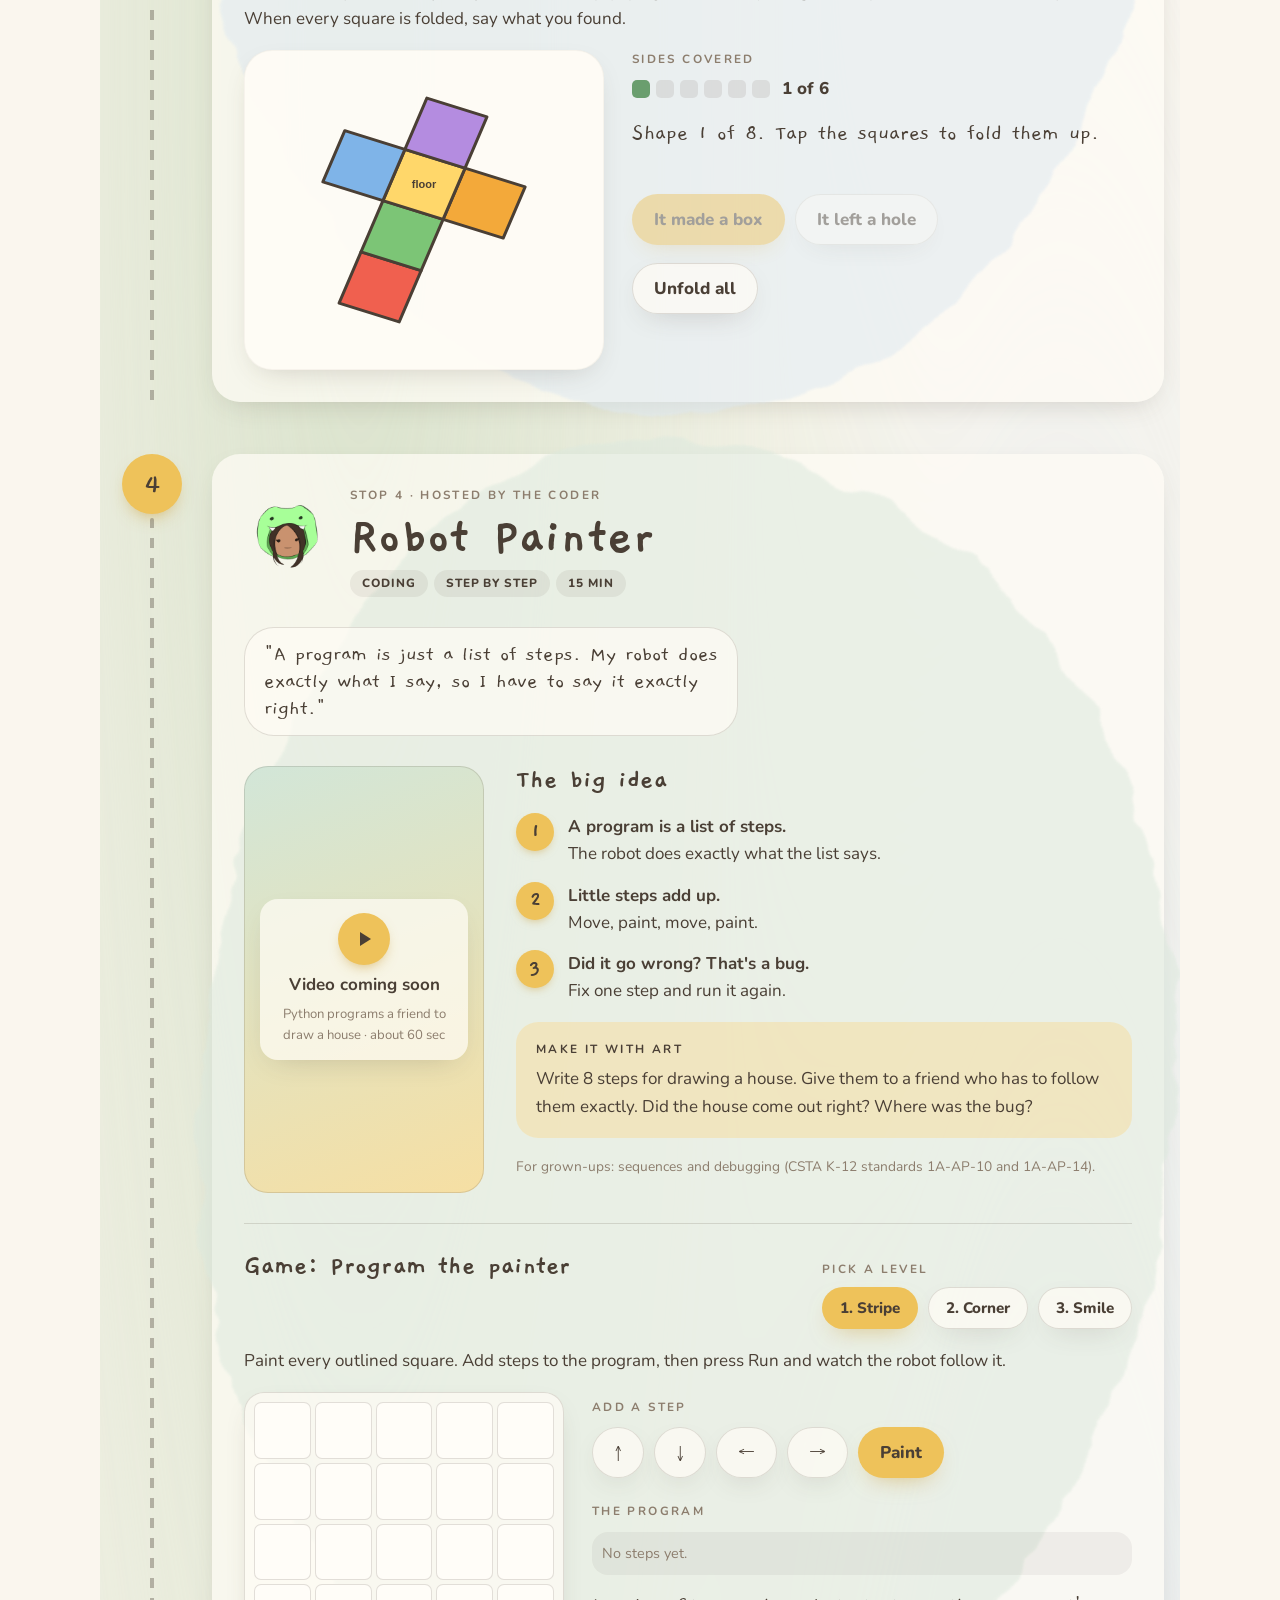
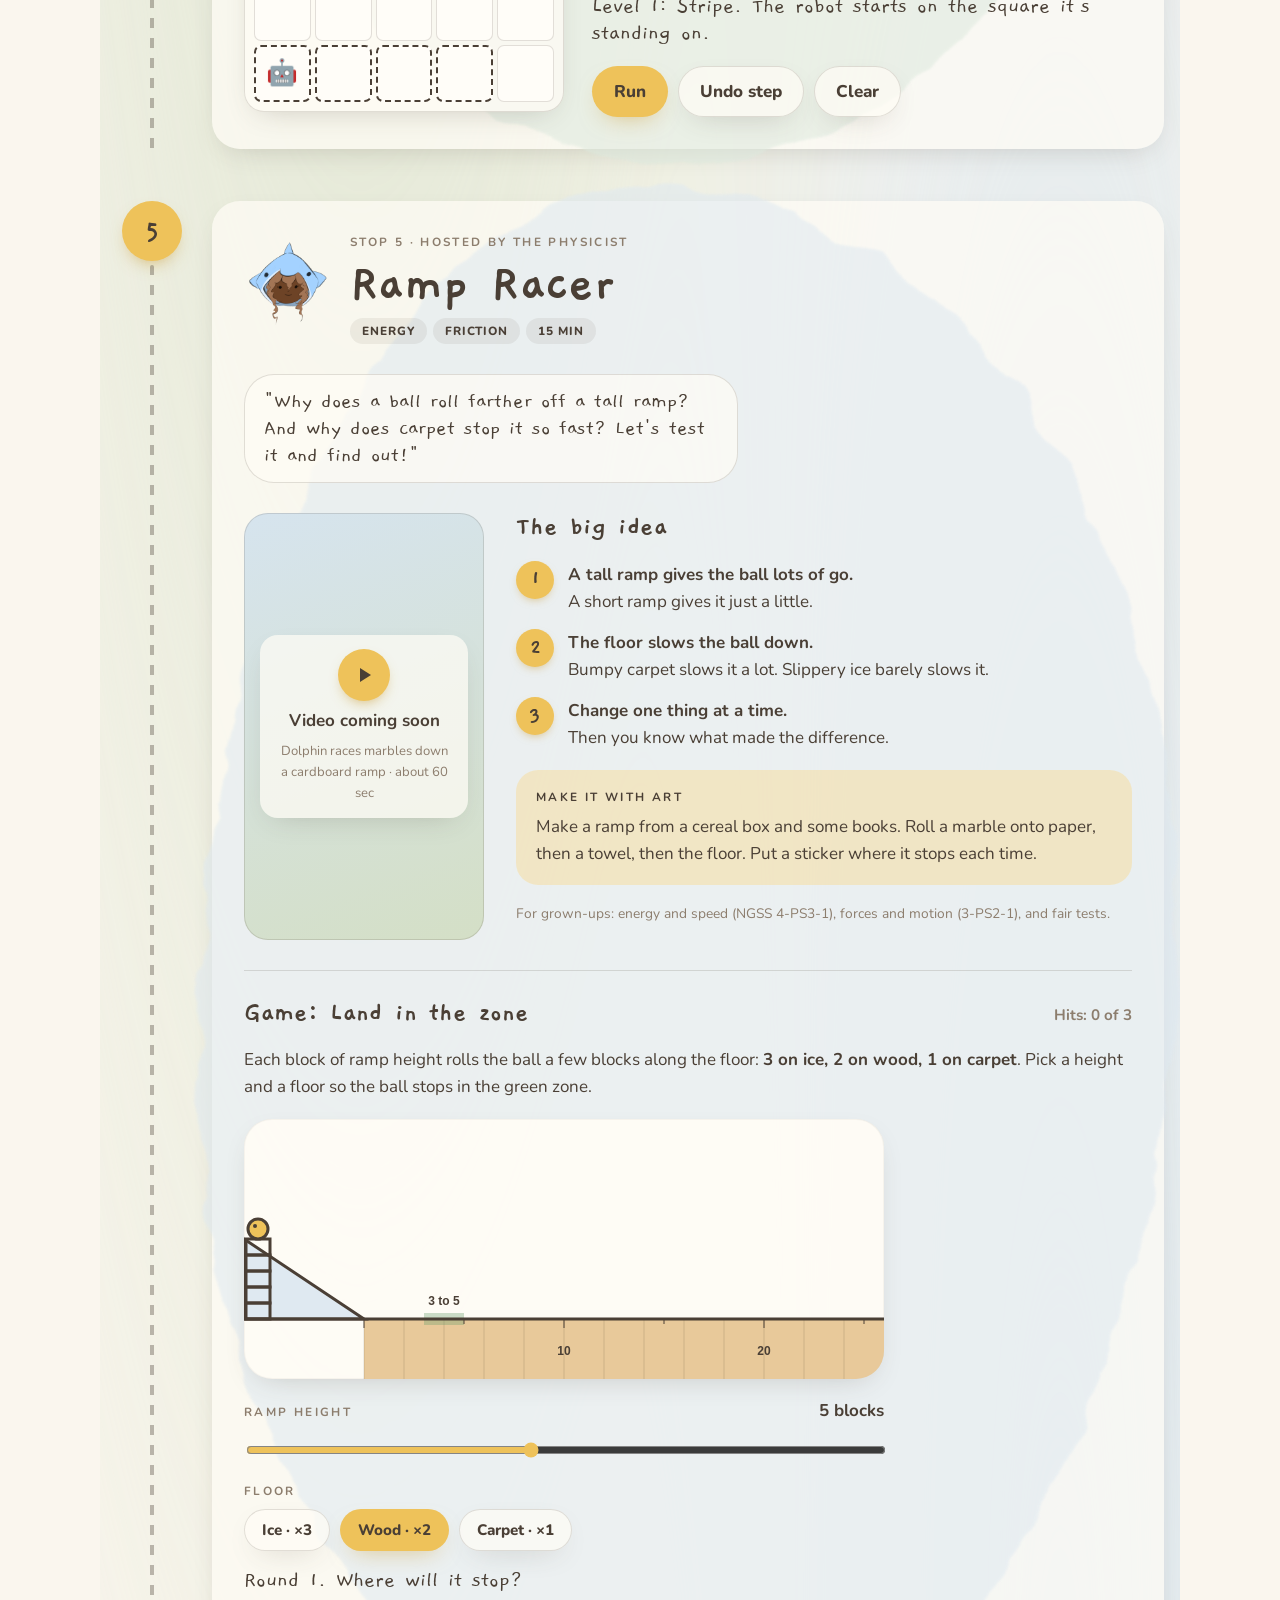
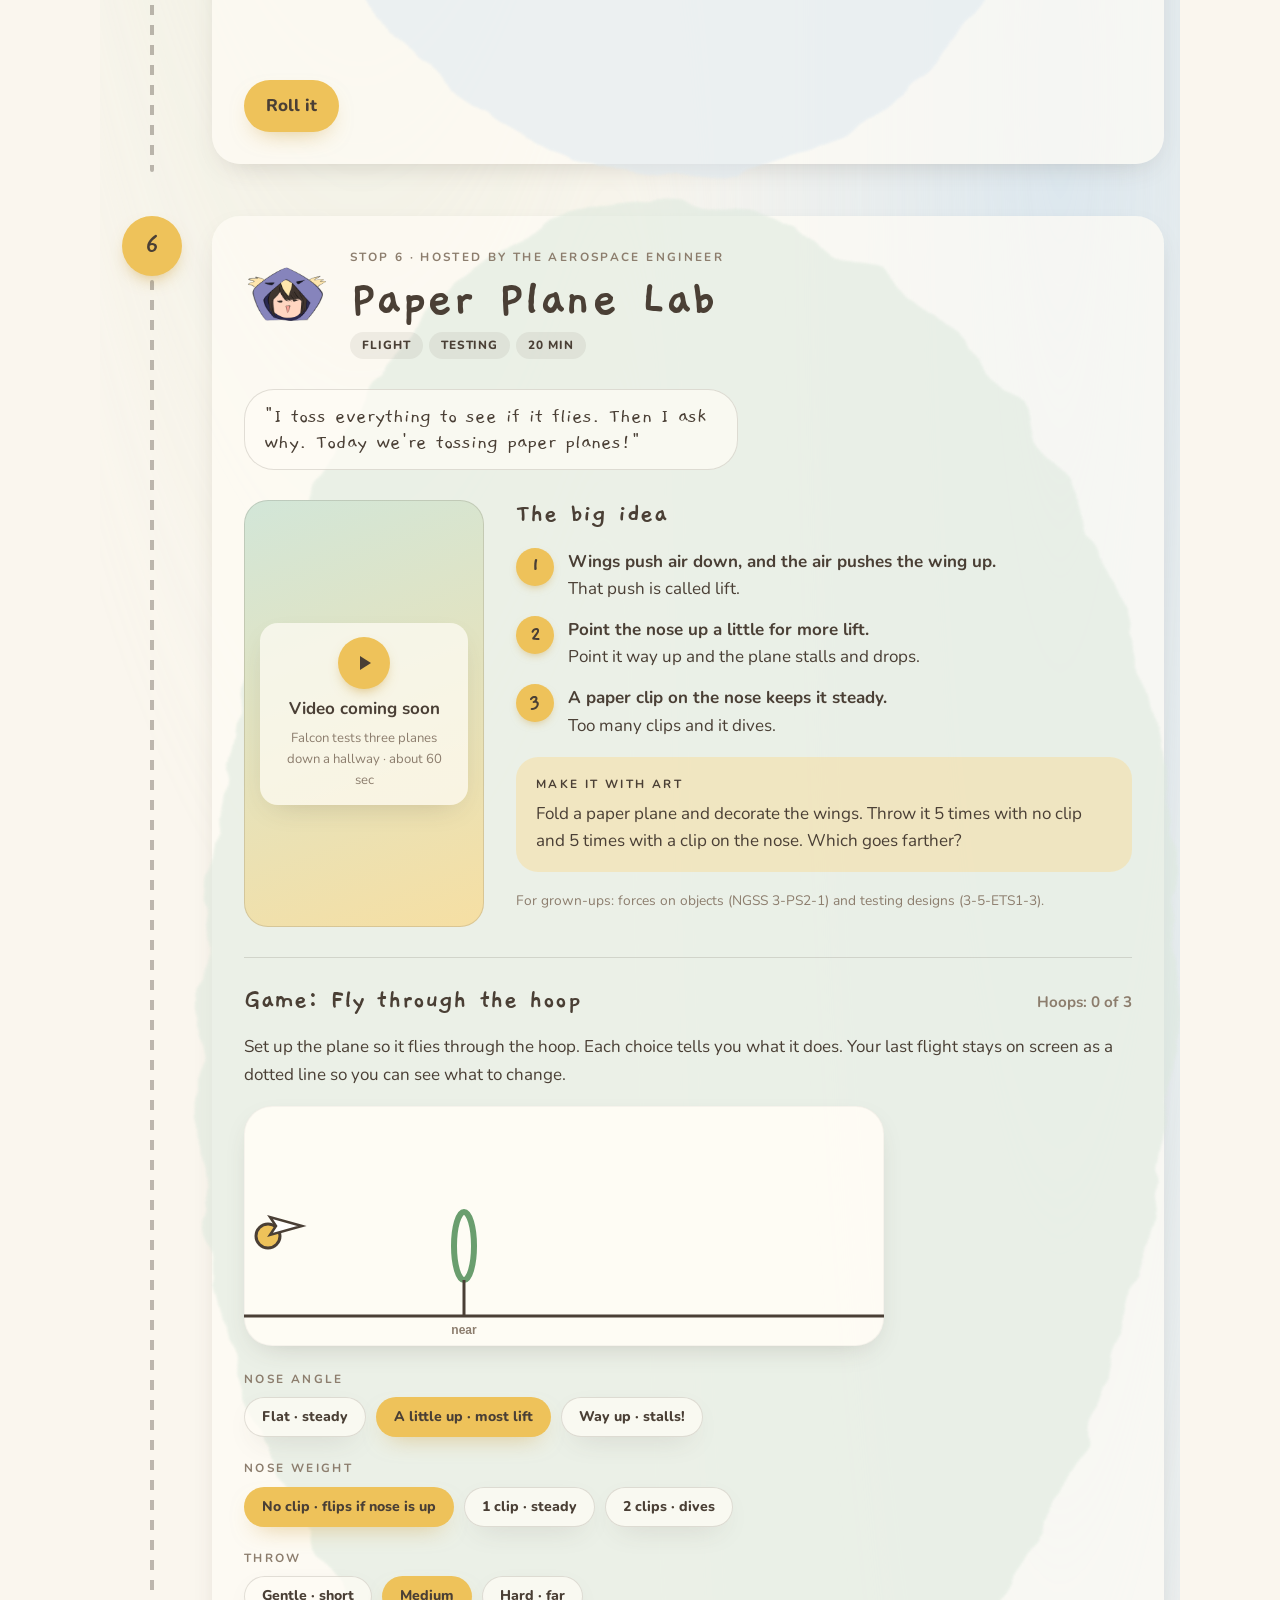
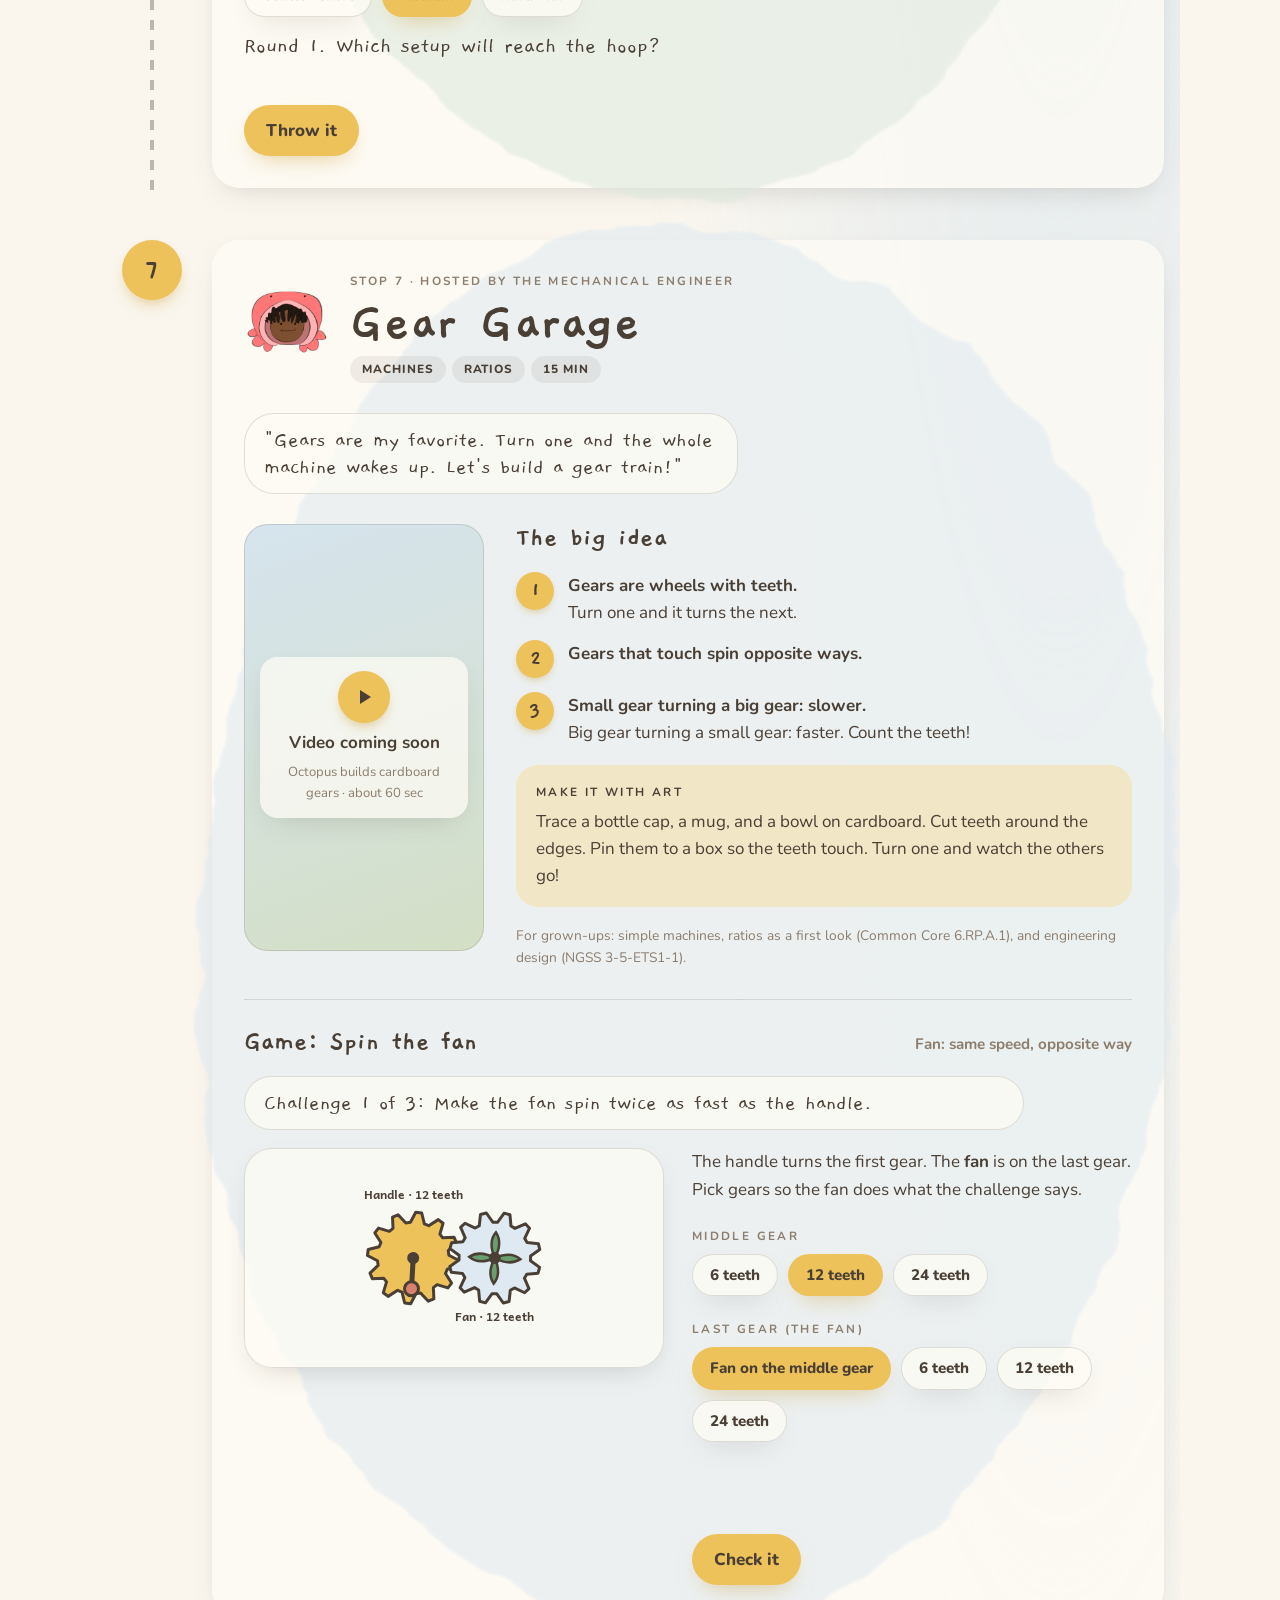
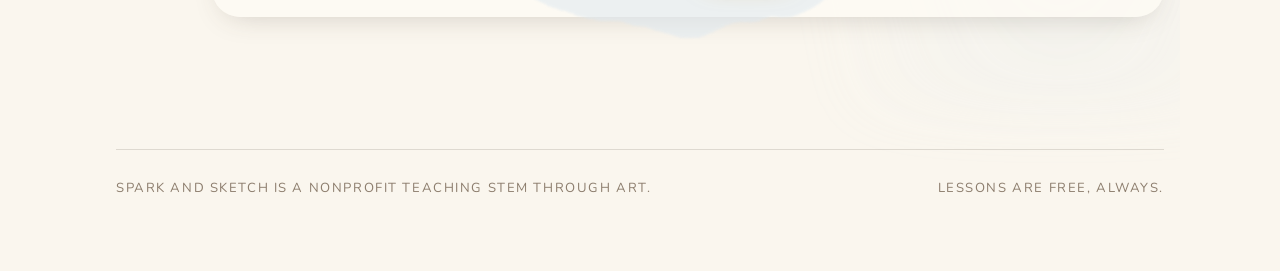
==== commit 3b093d73: "Softer watercolor look Warm paper, color washes that bleed behind each section instead of boxes, pai" ====
--- a/play.html
+++ b/play.html
@@ -7,7 +7,7 @@
 <meta name="description" content="Spark and Sketch teaches elementary-age kids STEM through art, with free short videos, art projects and games.">
 <link rel="preconnect" href="https://fonts.googleapis.com">
 <link rel="preconnect" href="https://fonts.gstatic.com" crossorigin>
-<link rel="stylesheet" href="https://fonts.googleapis.com/css2?family=Gaegu:wght@400;700&family=Andika:wght@400;700&display=swap">
+<link rel="stylesheet" href="https://fonts.googleapis.com/css2?family=Gaegu:wght@400;700&family=Nunito:wght@400;700;800&family=Andika:wght@400;700&display=swap">
 <link rel="stylesheet" href="site.css">
 
 <link rel="icon" href="/favicon.ico" sizes="any">
@@ -16,6 +16,13 @@
 <link rel="apple-touch-icon" sizes="180x180" href="/apple-touch-icon.png">
 </head>
 <body>
+<svg class="wc-defs" aria-hidden="true"><defs>
+  <filter id="wc" x="-20%" y="-20%" width="140%" height="140%">
+    <feTurbulence type="fractalNoise" baseFrequency="0.012 0.018" numOctaves="3" seed="7" result="n"/>
+    <feDisplacementMap in="SourceGraphic" in2="n" scale="26" xChannelSelector="R" yChannelSelector="G" result="d"/>
+    <feGaussianBlur in="d" stdDeviation="1.2"/>
+  </filter>
+</defs></svg>
 <header class="top">
   <div class="wrap">
     <a class="logo" href="index.html"><img src="/favicon-192.png" alt="" width="36" height="36"><span>Spark and Sketch</span></a>    <nav aria-label="Main">
@@ -30,7 +37,7 @@
 </header>
 
 <main class="wrap" id="top">
-  <section class="hero" style="padding-block:40px 8px">
+  <section class="hero" style="padding-block:40px 8px;text-align:left;justify-items:start">
     <span class="eyebrow">Play &amp; Learn</span>
     <h1 style="font-size:clamp(2.6rem,8vw,4.8rem)">The lesson <span class="spark">journey</span></h1>
     <p class="lede">Seven stops, one for each member of the crew. Each stop has a short video, the big idea in small steps, an art project to make at home, and a game that uses what you learned. Want a favorite host? Tap a crew member to see just their stops.</p>
--- a/site.css
+++ b/site.css
@@ -1,305 +1,333 @@
-/* Layout: a sketchbook wall — sticky-note panels with thick hand-drawn outlines, one lesson per "spread" (video · learn · play). */
+/* Layout: a painted sketchbook. Warm paper, watercolor washes that bleed behind each section with no hard edges,
+   quiet letterspaced navigation, and content that sits on the page instead of inside boxes. */
 :root{
-  --paper:#f7f8fb;
-  --ink:#1f2330;
-  --muted:#525a6b;
-  --card:#ffffff;
-  --note-blue:#cfdcee;
-  --note-mint:#cdeedb;
-  --spark:#ffc83a;
-  --on-spark:#1f2330;
-  --coral:#f0604f;
-  --ok:#2f9e63;
-  --p1:#f0604f; --p2:#4f86e8; --p3:#ffc83a; --p4:#2f9e63; --p5:#9b6fe0;
-  --grid-empty:#ffffff;
-  --line-art:#1f2330;
+  --paper:#faf6ee;
+  --paper-2:#f3ecdf;
+  --ink:#4a3f35;
+  --muted:#8c7d6d;
+  --card:rgba(255,252,246,.72);
+  --line:rgba(74,63,53,.16);
+  --sage:#d4dfc6;  --sky:#d6e4ee;  --honey:#f6dfa3;  --blush:#f2d3c8;  --lilac:#e0d6ea;  --mint:#d2e6d8;
+  --note-blue:#dfe9f1;
+  --note-mint:#dde9de;
+  --spark:#eec25a;
+  --on-spark:#4a3f35;
+  --coral:#d9806e;
+  --ok:#6a9e6e;
+  --p1:#e8766b; --p2:#6b95d6; --p3:#f0c24e; --p4:#6fb38c; --p5:#ab8fda;
+  --grid-empty:#fffdf8;
+  --line-art:#4a3f35;
   --font-display:"Gaegu","Comic Sans MS","Chalkboard SE",cursive;
-  --font-body:"Andika","Trebuchet MS",system-ui,sans-serif;
-  --wood:#e2bf86; --wood-ink:#5a3d1a; --honey-ink:#3a2608; --honey-halo:#ffe9a8;
-  --radius:18px;
-  --stroke:3px;
+  --font-body:"Nunito","Andika","Trebuchet MS",system-ui,sans-serif;
+  --wood:#ead1a0; --wood-ink:#b99264; --honey-ink:#4a3410; --honey-halo:#fff0c2;
+  --radius:28px;
+  --stroke:1.5px;
+  --shadow:0 10px 30px -14px rgba(74,63,53,.28);
 }
 @media (prefers-color-scheme: dark){
   :root:not([data-theme="light"]){
-    --paper:#171a23; --ink:#eef0f6; --muted:#a9b0c2; --card:#222634;
-    --note-blue:#28344c; --note-mint:#1f3d34; --spark:#ffcf4d; --coral:#ff7d6e; --ok:#55c98a;
-    --grid-empty:#2c3142; color-scheme:dark;
+    --paper:#1f1b17; --paper-2:#28231e; --ink:#efe6d8; --muted:#b3a593; --card:rgba(44,38,32,.72); --line:rgba(239,230,216,.16);
+    --sage:#2f3a2c; --sky:#2a3640; --honey:#4a3b1c; --blush:#45302b; --lilac:#352f3f; --mint:#283a30;
+    --note-blue:#2c3842; --note-mint:#2b3a30; --spark:#e9bd55; --on-spark:#2a2118; --coral:#e48d7b; --ok:#8cc08f;
+    --grid-empty:#2b2520; --wood:#8a6b3f; --wood-ink:#5c4525; --honey-ink:#2a1c08; --honey-halo:#f3d48a;
+    --shadow:0 10px 30px -14px rgba(0,0,0,.6); color-scheme:dark;
   }
 }
 :root[data-theme="dark"]{
-  --paper:#171a23; --ink:#eef0f6; --muted:#a9b0c2; --card:#222634;
-  --note-blue:#28344c; --note-mint:#1f3d34; --spark:#ffcf4d; --coral:#ff7d6e; --ok:#55c98a;
-  --grid-empty:#2c3142; color-scheme:dark;
+  --paper:#1f1b17; --paper-2:#28231e; --ink:#efe6d8; --muted:#b3a593; --card:rgba(44,38,32,.72); --line:rgba(239,230,216,.16);
+  --sage:#2f3a2c; --sky:#2a3640; --honey:#4a3b1c; --blush:#45302b; --lilac:#352f3f; --mint:#283a30;
+  --note-blue:#2c3842; --note-mint:#2b3a30; --spark:#e9bd55; --on-spark:#2a2118; --coral:#e48d7b; --ok:#8cc08f;
+  --grid-empty:#2b2520; --wood:#8a6b3f; --wood-ink:#5c4525; --honey-ink:#2a1c08; --honey-halo:#f3d48a;
+  --shadow:0 10px 30px -14px rgba(0,0,0,.6); color-scheme:dark;
 }
 *{box-sizing:border-box}
 [hidden]{display:none!important}
-body{background:var(--paper);color:var(--ink);font-family:var(--font-body);font-size:17px;line-height:1.55;padding-inline:16px;padding-block:0 48px}
+html{overflow-x:clip}
+body{background:var(--paper);color:var(--ink);font-family:var(--font-body);font-size:17px;line-height:1.6;padding-inline:16px;padding-block:0 64px;overflow-x:clip;
+  background-image:radial-gradient(1200px 500px at 10% -5%, rgba(214,228,238,.55), transparent 60%), radial-gradient(900px 500px at 95% 10%, rgba(212,223,198,.5), transparent 60%);}
 .wrap{max-width:1080px;margin-inline:auto}
-h1,h2,h3{font-family:var(--font-display);font-weight:700;line-height:1.05;text-wrap:balance;margin:0}
-h2{font-size:clamp(2.2rem,5vw,3.2rem)}
-h3{font-size:1.7rem}
+h1,h2,h3{font-family:var(--font-display);font-weight:700;line-height:1.05;text-wrap:balance;margin:0;letter-spacing:.005em}
+h2{font-size:clamp(2.3rem,5vw,3.4rem)}
+h3{font-size:1.75rem}
 p{margin:0}
 a{color:inherit}
 :focus-visible{outline:3px solid var(--p2);outline-offset:3px}
-.eyebrow{font-size:.78rem;letter-spacing:.12em;text-transform:uppercase;font-weight:700;color:var(--muted)}
+.eyebrow{font-size:.74rem;letter-spacing:.2em;text-transform:uppercase;font-weight:700;color:var(--muted)}
+
+/* watercolor washes: soft blobs with painted edges (filter #wc lives in each page) */
+.wc-defs{position:absolute;width:0;height:0;overflow:hidden}
+section{position:relative;padding-block:56px}
+section::before{content:"";position:absolute;z-index:-1;pointer-events:none;left:50%;top:0;width:min(1400px,120vw);height:100%;transform:translateX(-50%);opacity:.85;
+  background:radial-gradient(60% 55% at 30% 40%, var(--wash,transparent), transparent 70%), radial-gradient(45% 50% at 80% 70%, var(--wash2,transparent), transparent 70%);filter:blur(28px)}
+#about{--wash:var(--sage);--wash2:var(--sky)}
+#play{--wash:var(--honey);--wash2:var(--blush)}
+#cast{--wash:var(--sky);--wash2:var(--honey)}
+#book{--wash:var(--blush);--wash2:var(--lilac)}
+#events{--wash:var(--mint);--wash2:var(--sky)}
+#shop{--wash:var(--lilac);--wash2:var(--honey)}
+#journey{--wash:var(--sage);--wash2:var(--sky)}
+main{position:relative;isolation:isolate;overflow-x:clip;margin-inline:-16px;padding-inline:16px}
 
 /* nav */
-.top{position:sticky;top:env(safe-area-inset-top,0px);z-index:5;background:var(--paper);border-bottom:var(--stroke) solid var(--ink);margin-inline:-16px;padding:10px 16px}
+.top{position:sticky;top:env(safe-area-inset-top,0px);z-index:5;margin-inline:-16px;padding:14px 16px;background:color-mix(in srgb,var(--paper) 78%,transparent);backdrop-filter:blur(10px);-webkit-backdrop-filter:blur(10px)}
 .top .wrap{display:flex;align-items:center;gap:16px;flex-wrap:wrap;justify-content:space-between}
-.logo{font-family:var(--font-display);font-size:1.7rem;font-weight:700;text-decoration:none;display:flex;align-items:center;gap:6px}
-.logo img{width:36px;height:36px;transform:translate(-4px,-3px)}
-.logo span{background:#aed7fd;color:#1f2330;padding:0 14px;border-radius:999px;line-height:1.3}
-.top nav{display:flex;gap:4px;flex-wrap:wrap}
-.top nav a{text-decoration:none;font-weight:700;font-size:.92rem;padding:4px 12px;border-radius:999px;background:#aed7fd;color:#1f2330}
-.top nav a:hover{background:#8fc4f7}
-.top nav a[aria-current="page"]{background:var(--ink);color:var(--paper)}
-
-/* buttons */
-.btn{font:inherit;font-weight:700;display:inline-flex;align-items:center;gap:8px;padding:10px 18px;border:var(--stroke) solid var(--ink);border-radius:999px;background:var(--card);color:var(--ink);cursor:pointer;text-decoration:none;box-shadow:3px 3px 0 var(--ink);transition:transform .08s,box-shadow .08s}
-.btn:hover{transform:translate(-1px,-1px);box-shadow:4px 4px 0 var(--ink)}
-.btn:active{transform:translate(2px,2px);box-shadow:1px 1px 0 var(--ink)}
-.btn.primary{background:var(--spark);color:var(--on-spark)}
-.btn:disabled{opacity:.45;cursor:not-allowed;transform:none;box-shadow:3px 3px 0 var(--ink)}
-
-/* hero */
-.hero{padding-block:48px 32px;display:grid;gap:28px;text-align:left}
-.hero h1{font-size:clamp(3.2rem,11vw,6.6rem);letter-spacing:-.01em}
-.hero h1 .spark{background:var(--spark);color:var(--on-spark);padding:0 .15em;border-radius:12px;display:inline-block;transform:rotate(-2deg)}
-.hero .lede{font-size:1.2rem;max-width:58ch}
-.cast-row{display:grid;grid-template-columns:repeat(7,minmax(0,1fr));gap:8px;justify-items:center;align-items:end}
-.cast-row svg{width:100%;max-width:110px;height:auto;display:block}
-.cast-row svg:nth-child(odd){transform:translateY(-6px) rotate(-3deg)}
+.logo{font-family:var(--font-display);font-size:1.75rem;font-weight:700;text-decoration:none;display:flex;align-items:center;gap:8px}
+.logo img{width:36px;height:36px;transform:translateY(-2px)}
+.logo span{padding:0 4px;line-height:1.3}
+.top nav{display:flex;gap:2px 18px;flex-wrap:wrap}
+.top nav a{text-decoration:none;font-weight:700;font-size:.74rem;letter-spacing:.18em;text-transform:uppercase;padding:6px 2px;color:var(--ink);border-bottom:2px solid transparent;background:none}
+.top nav a:hover{border-bottom-color:var(--spark);background:none}
+.top nav a[aria-current="page"]{border-bottom-color:var(--ink);background:none;color:var(--ink)}
+
+/* buttons: soft fills, no outlines */
+.btn{font:inherit;font-weight:800;display:inline-flex;align-items:center;gap:8px;padding:12px 22px;border:0;border-radius:999px;background:var(--card);color:var(--ink);cursor:pointer;text-decoration:none;box-shadow:var(--shadow),inset 0 0 0 1px var(--line);transition:transform .12s,box-shadow .12s}
+.btn:hover{transform:translateY(-1px)}
+.btn:active{transform:translateY(1px)}
+.btn.primary{background:var(--spark);color:var(--on-spark);box-shadow:0 10px 24px -12px rgba(200,150,40,.6)}
+.btn:disabled{opacity:.45;cursor:not-allowed;transform:none}
+
+/* hero: a wide painted sky */
+.hero{padding-block:36px 48px;display:grid;gap:34px;text-align:center;justify-items:center}
+.hero::before{content:"";position:absolute;z-index:-1;left:50%;top:-240px;transform:translateX(-50%);width:min(1600px,130vw);height:calc(100% + 300px);pointer-events:none;
+  background:radial-gradient(55% 60% at 50% 10%, var(--sky), transparent 70%), radial-gradient(40% 45% at 12% 80%, var(--sage), transparent 70%), radial-gradient(40% 45% at 88% 80%, var(--honey), transparent 70%), radial-gradient(30% 35% at 70% 30%, var(--blush), transparent 70%);filter:blur(34px);opacity:.9}
+.hero h1{font-size:clamp(3rem,10vw,6.2rem);letter-spacing:-.005em;position:relative}
+.hero h1 .spark{position:relative;display:inline-block;padding:0 .12em;color:var(--ink);isolation:isolate;transform:rotate(-1.5deg)}
+.hero h1 .spark::before{content:"";position:absolute;z-index:-1;inset:.12em -.05em .05em -.08em;background:var(--spark);opacity:.75;border-radius:48% 52% 45% 55%/60% 40% 60% 40%;filter:url(#wc)}
+.hero .lede{font-size:1.2rem;max-width:56ch;color:var(--ink)}
+.cast-row{display:grid;grid-template-columns:repeat(7,minmax(0,1fr));gap:8px;justify-items:center;align-items:end;width:100%}
+.cast-row svg{width:100%;max-width:120px;height:auto;display:block;filter:drop-shadow(0 8px 10px rgba(74,63,53,.12))}
+.cast-row svg:nth-child(odd){transform:translateY(-8px) rotate(-3deg)}
 .cast-row svg:nth-child(even){transform:rotate(3deg)}
 
-/* section */
-section{padding-block:40px}
-.sec-head{display:grid;gap:8px;margin-bottom:24px;max-width:62ch}
-
-/* lesson spread */
-.lesson{border:var(--stroke) solid var(--ink);border-radius:var(--radius);background:var(--card);padding:24px;display:grid;gap:28px;margin-bottom:40px}
-.lesson-head{display:flex;gap:16px;align-items:center;flex-wrap:wrap}
-.lesson-head svg{width:84px;height:84px;flex:none}
+/* section heads */
+.sec-head{display:grid;gap:10px;margin-bottom:28px;max-width:62ch}
+
+/* lesson spread: a soft page, no frame */
+.lesson{position:relative;isolation:isolate;border:0;border-radius:var(--radius);background:var(--card);padding:32px;display:grid;gap:30px;margin-bottom:40px;box-shadow:var(--shadow)}
+.lesson::before{content:"";position:absolute;z-index:-1;inset:-14px;background:var(--note-blue);opacity:.55;border-radius:46% 54% 50% 50%/55% 45% 55% 45%;filter:url(#wc)}
+.lesson.mint::before{background:var(--note-mint)}
+.lesson-head{display:flex;gap:18px;align-items:center;flex-wrap:wrap}
+.lesson-head svg{width:88px;height:88px;flex:none}
 .lesson-head .meta{display:grid;gap:4px;min-width:0}
 .tags{display:flex;gap:6px;flex-wrap:wrap}
-.tag{font-size:.78rem;font-weight:700;padding:2px 10px;border-radius:999px;border:2px solid var(--ink)}
-.bubble{position:relative;background:var(--note-blue);border:var(--stroke) solid var(--ink);border-radius:22px;padding:12px 16px;font-family:var(--font-display);font-size:1.35rem;line-height:1.2;max-width:34ch}
-.lesson.mint .bubble{background:var(--note-mint)}
-
-.cols{display:grid;grid-template-columns:minmax(0,240px) minmax(0,1fr);gap:28px;align-items:start}
+.tag{font-size:.74rem;letter-spacing:.08em;text-transform:uppercase;font-weight:800;padding:4px 12px;border-radius:999px;border:0;background:color-mix(in srgb,var(--ink) 8%,transparent)}
+.bubble{position:relative;background:var(--card);border:0;border-radius:30px;padding:14px 20px;font-family:var(--font-display);font-size:1.4rem;line-height:1.2;max-width:38ch;box-shadow:inset 0 0 0 1px var(--line)}
+.lesson.mint .bubble{background:var(--card)}
+
+.cols{display:grid;grid-template-columns:minmax(0,240px) minmax(0,1fr);gap:32px;align-items:start}
 @media (max-width:760px){.cols{grid-template-columns:minmax(0,1fr)}}
 
-.video{aspect-ratio:9/16;max-width:100%;width:100%;border:var(--stroke) dashed var(--ink);border-radius:var(--radius);background:repeating-linear-gradient(-45deg,var(--note-blue) 0 14px,transparent 14px 28px);display:grid;place-items:center;text-align:center;padding:16px}
-.lesson.mint .video{background:repeating-linear-gradient(-45deg,var(--note-mint) 0 14px,transparent 14px 28px)}
+.video{aspect-ratio:9/16;max-width:100%;width:100%;border:0;border-radius:24px;background:linear-gradient(160deg,var(--sky),var(--sage));display:grid;place-items:center;text-align:center;padding:16px;box-shadow:inset 0 0 0 1px var(--line)}
+.lesson.mint .video{background:linear-gradient(160deg,var(--mint),var(--honey))}
 @media (max-width:760px){.video{max-width:240px;justify-self:center}}
-.video .inner{background:var(--card);border:2px solid var(--ink);border-radius:14px;padding:12px 14px;display:grid;gap:6px;justify-items:center}
-.video .play{width:48px;height:48px;border-radius:50%;border:var(--stroke) solid var(--ink);background:var(--spark);display:grid;place-items:center}
+.video .inner{background:var(--card);border:0;border-radius:18px;padding:14px 16px;display:grid;gap:6px;justify-items:center;box-shadow:var(--shadow)}
+.video .play{width:52px;height:52px;border-radius:50%;border:0;background:var(--spark);display:grid;place-items:center;box-shadow:0 6px 14px -6px rgba(200,150,40,.7)}
 .video small{color:var(--muted);font-size:.82rem}
 
-.learn{display:grid;gap:16px;min-width:0}
-.steps{list-style:none;margin:0;padding:0;display:grid;gap:12px;counter-reset:s}
-.steps li{display:grid;grid-template-columns:36px minmax(0,1fr);gap:12px;align-items:start;counter-increment:s}
-.steps li::before{content:counter(s);width:36px;height:36px;border-radius:50%;border:var(--stroke) solid var(--ink);display:grid;place-items:center;font-family:var(--font-display);font-weight:700;font-size:1.3rem;background:var(--spark);color:var(--on-spark)}
+.learn{display:grid;gap:18px;min-width:0}
+.steps{list-style:none;margin:0;padding:0;display:grid;gap:14px;counter-reset:s}
+.steps li{display:grid;grid-template-columns:38px minmax(0,1fr);gap:14px;align-items:start;counter-increment:s}
+.steps li::before{content:counter(s);width:38px;height:38px;border-radius:50%;border:0;display:grid;place-items:center;font-family:var(--font-display);font-weight:700;font-size:1.35rem;background:var(--spark);color:var(--on-spark);box-shadow:0 4px 10px -4px rgba(200,150,40,.6)}
 .steps strong{display:block}
-.make{border:2px dashed var(--ink);border-radius:14px;padding:14px 16px;display:grid;gap:4px}
+.make{border:0;border-radius:22px;padding:18px 20px;display:grid;gap:6px;background:color-mix(in srgb,var(--honey) 55%,transparent)}
 .make .eyebrow{color:var(--ink)}
 .grownups{font-size:.86rem;color:var(--muted)}
 
 /* game area */
-.game{border-top:var(--stroke) solid var(--ink);padding-top:24px;display:grid;gap:16px}
+.game{border-top:1px solid var(--line);padding-top:28px;display:grid;gap:18px}
 .game-head{display:flex;justify-content:space-between;align-items:baseline;gap:12px;flex-wrap:wrap}
 .status{font-family:var(--font-display);font-size:1.45rem;line-height:1.2;min-height:2.4em}
 .status.good{color:var(--ok)}
 .status.bad{color:var(--coral)}
 .row{display:flex;gap:10px;flex-wrap:wrap;align-items:center}
 
+/* surfaces the games draw on */
+.hh-svg,.tb-canvas,.rr-canvas,.pp-canvas,.gg-svg,.rp-grid,.mm-gridwrap .mm-grid{border:0;box-shadow:inset 0 0 0 1px var(--line),var(--shadow)}
+
 /* symmetry game */
-.mm-board{display:grid;grid-template-columns:minmax(0,1fr) minmax(0,220px);gap:24px;align-items:start}
+.mm-board{display:grid;grid-template-columns:minmax(0,1fr) minmax(0,220px);gap:28px;align-items:start}
 @media (max-width:700px){.mm-board{grid-template-columns:minmax(0,1fr)}}
-.mm-gridwrap{position:relative;max-width:440px;width:100%}
-.mm-grid{display:grid;grid-template-columns:repeat(8,1fr);gap:4px}
-.mm-gridwrap{max-width:520px}
-.mm-gridwrap::after{content:"";position:absolute;top:-10px;bottom:-10px;left:calc(50% - 2px);width:4px;background:repeating-linear-gradient(var(--ink) 0 8px,transparent 8px 14px);pointer-events:none}
-.cell{aspect-ratio:1;border:2px solid var(--ink);border-radius:6px;background:var(--grid-empty);padding:0;position:relative}
+.mm-gridwrap{position:relative;max-width:520px;width:100%}
+.mm-grid{display:grid;grid-template-columns:repeat(8,1fr);gap:4px;padding:10px;border-radius:20px;background:var(--card)}
+.mm-gridwrap::after{content:"";position:absolute;top:0;bottom:0;left:calc(50% - 2px);width:4px;background:repeating-linear-gradient(var(--ink) 0 8px,transparent 8px 14px);opacity:.6;pointer-events:none;border-radius:2px}
+.cell{aspect-ratio:1;border:1.5px solid var(--line);border-radius:7px;background:var(--grid-empty);padding:0;position:relative}
 .cell.fixed{opacity:.95}
 button.cell{cursor:pointer}
 button.cell:hover{box-shadow:inset 0 0 0 3px var(--spark)}
 .cell.oops::after{content:"✕";position:absolute;inset:0;display:grid;place-items:center;font-weight:700;color:var(--ink);font-size:1.1rem}
 .cell.fixed.side{border-style:dashed}
 .swatches{display:flex;gap:10px;flex-wrap:wrap}
-.swatch{width:46px;height:46px;border-radius:50%;border:var(--stroke) solid var(--ink);cursor:pointer;padding:0;position:relative}
+.swatch{width:46px;height:46px;border-radius:50%;border:0;cursor:pointer;padding:0;position:relative;box-shadow:inset 0 0 0 1px rgba(0,0,0,.08),var(--shadow)}
 .swatch[aria-pressed="true"]{box-shadow:0 0 0 4px var(--paper),0 0 0 7px var(--ink)}
-.swatch.eraser{background:var(--grid-empty);font-weight:700;font-size:.7rem;color:var(--ink)}
-.levels{display:flex;gap:8px;flex-wrap:wrap}
-.lvl{font:inherit;font-weight:700;font-size:.95rem;padding:8px 16px;border-radius:999px;border:var(--stroke) solid var(--ink);background:var(--card);color:var(--ink);cursor:pointer;box-shadow:3px 3px 0 var(--ink);transition:transform .08s,box-shadow .08s}
-.lvl:hover{transform:translate(-1px,-1px);box-shadow:4px 4px 0 var(--ink)}
-.lvl:active{transform:translate(2px,2px);box-shadow:1px 1px 0 var(--ink)}
-.lvl[aria-current="true"]{background:var(--spark);color:var(--on-spark)}
+.swatch.eraser{background:var(--grid-empty);font-weight:800;font-size:.7rem;color:var(--ink);box-shadow:inset 0 0 0 1.5px var(--line)}
+.levels{display:flex;gap:10px;flex-wrap:wrap}
+.lvl{font:inherit;font-weight:800;font-size:.95rem;padding:9px 18px;border-radius:999px;border:0;background:var(--card);color:var(--ink);cursor:pointer;box-shadow:var(--shadow),inset 0 0 0 1px var(--line);transition:transform .12s,box-shadow .12s}
+.lvl:hover{transform:translateY(-1px)}
+.lvl:active{transform:translateY(1px)}
+.lvl[aria-current="true"]{background:var(--spark);color:var(--on-spark);box-shadow:0 10px 24px -12px rgba(200,150,40,.6)}
 .levels-wrap{display:grid;gap:8px}
-.levels{gap:10px}
 .lvl.done::after{content:" ★"}
-.side-panel{display:grid;gap:16px}
+.side-panel{display:grid;gap:18px}
 
 /* tessellation game */
-.hh-board{display:grid;grid-template-columns:minmax(0,340px) minmax(0,1fr);gap:24px;align-items:start}
+.hh-board{display:grid;grid-template-columns:minmax(0,340px) minmax(0,1fr);gap:28px;align-items:start}
 @media (max-width:700px){.hh-board{grid-template-columns:minmax(0,1fr)}}
-.hh-svg{width:100%;max-width:340px;aspect-ratio:1;border:var(--stroke) solid var(--ink);border-radius:var(--radius);background:var(--note-mint)}
-.shape-pick{display:flex;gap:8px;flex-wrap:wrap}
-.shape-btn{font:inherit;font-weight:700;font-size:.95rem;display:flex;align-items:center;gap:6px;padding:6px 14px 6px 8px;border-radius:999px;border:var(--stroke) solid var(--ink);background:var(--card);color:var(--ink);cursor:pointer;box-shadow:3px 3px 0 var(--ink)}
-.shape-btn:active{transform:translate(2px,2px);box-shadow:1px 1px 0 var(--ink)}
+.hh-svg{width:100%;max-width:340px;aspect-ratio:1;border-radius:var(--radius);background:var(--note-mint)}
+.shape-pick{display:flex;gap:10px;flex-wrap:wrap}
+.shape-btn{font:inherit;font-weight:800;font-size:.95rem;display:flex;align-items:center;gap:6px;padding:7px 16px 7px 10px;border-radius:999px;border:0;background:var(--card);color:var(--ink);cursor:pointer;box-shadow:var(--shadow),inset 0 0 0 1px var(--line)}
+.shape-btn:active{transform:translateY(1px)}
 .shape-btn svg{width:22px;height:22px}
 .shape-btn[aria-pressed="true"]{background:var(--spark);color:var(--on-spark)}
-.shape-pick{gap:10px}
 .shape-btn .res{font-size:.8rem}
-.meter{height:22px;border:var(--stroke) solid var(--ink);border-radius:999px;overflow:hidden;background:var(--card);position:relative}
+.meter{height:20px;border:0;border-radius:999px;overflow:hidden;background:color-mix(in srgb,var(--ink) 8%,transparent);position:relative}
 .meter .fill{height:100%;background:var(--spark);transition:width .25s}
 .meter .over{position:absolute;top:0;bottom:0;right:0;background:var(--coral)}
 .meter-label{display:flex;justify-content:space-between;font-size:.82rem;color:var(--muted);font-variant-numeric:tabular-nums}
-.ask{border:2px dashed var(--ink);border-radius:14px;padding:14px;display:grid;gap:10px}
-.hive{font-size:.95rem}
-.challenge{border-top:2px dashed var(--ink);padding-top:20px;display:grid;gap:12px}
+.ask{border:0;border-radius:22px;padding:16px 18px;display:grid;gap:10px;background:color-mix(in srgb,var(--honey) 55%,transparent)}
+.hive{font-size:.95rem;color:var(--muted);font-weight:700}
+.challenge{border-top:1px solid var(--line);padding-top:24px;display:grid;gap:12px}
 .challenge p{max-width:68ch}
-.hives{display:grid;grid-template-columns:repeat(3,minmax(0,1fr));gap:14px}
+.hives{display:grid;grid-template-columns:repeat(3,minmax(0,1fr));gap:16px}
 @media (max-width:560px){.hives{grid-template-columns:minmax(0,1fr)}}
-.hive-btn{font:inherit;color:var(--ink);background:var(--card);border:var(--stroke) solid var(--ink);border-radius:var(--radius);padding:10px;display:grid;gap:8px;cursor:pointer;text-align:left;box-shadow:3px 3px 0 var(--ink)}
-.hive-btn:hover{transform:translate(-1px,-1px);box-shadow:4px 4px 0 var(--ink)}
-.hive-btn[aria-pressed="true"]{outline:4px solid var(--spark);outline-offset:2px}
-.hive-btn svg{width:100%;height:auto;border-radius:10px;display:block}
+.hive-btn{font:inherit;color:var(--ink);background:var(--card);border:0;border-radius:22px;padding:12px;display:grid;gap:8px;cursor:pointer;text-align:left;box-shadow:var(--shadow),inset 0 0 0 1px var(--line)}
+.hive-btn:hover{transform:translateY(-1px)}
+.hive-btn[aria-pressed="true"]{box-shadow:0 0 0 4px var(--spark),var(--shadow)}
+.hive-btn svg{width:100%;height:auto;border-radius:12px;display:block}
 .hive-btn strong{font-size:1rem}
 .wax{display:grid;gap:4px;font-size:.85rem;font-variant-numeric:tabular-nums}
-.wax .bar{height:14px;border:2px solid var(--ink);border-radius:999px;background:var(--paper);overflow:hidden}
+.wax .bar{height:12px;border:0;border-radius:999px;background:color-mix(in srgb,var(--ink) 8%,transparent);overflow:hidden}
 .wax .bar span{display:block;height:100%;background:var(--spark);transition:width .5s}
 .hive-btn.best .wax .bar span{background:var(--ok)}
 
-/* characters */
 /* crew hive */
-.crew{display:grid;grid-template-columns:minmax(0,1fr) minmax(0,1fr);gap:32px;align-items:center}
+.crew{display:grid;grid-template-columns:minmax(0,1fr) minmax(0,1fr);gap:40px;align-items:center}
 @media (max-width:820px){.crew{grid-template-columns:minmax(0,1fr)}}
 .hive-wrap{max-width:520px;width:100%;margin-inline:auto}
-.hive-svg{width:100%;height:auto;display:block;overflow:visible}
+.hive-svg{width:100%;height:auto;display:block;overflow:visible;filter:drop-shadow(0 16px 20px rgba(74,63,53,.14))}
 .hcell{cursor:pointer;outline:none;-webkit-tap-highlight-color:transparent}
 .hcell:focus,.hcell:focus-visible{outline:none}
-.hcell .inner{fill:none;stroke:#b8701a;stroke-opacity:.45;stroke-width:2;stroke-linejoin:round;pointer-events:none;transition:stroke-width .15s,stroke-opacity .15s}
-.hcell.active .inner,.hcell:focus-visible .inner{stroke:var(--honey-ink);stroke-opacity:1;stroke-width:5}
+.hcell .inner{fill:none;stroke:#b8701a;stroke-opacity:.3;stroke-width:2;stroke-linejoin:round;pointer-events:none;transition:stroke-width .15s,stroke-opacity .15s}
+.hcell.active .inner,.hcell:focus-visible .inner{stroke:var(--honey-ink);stroke-opacity:.9;stroke-width:5}
 .hcell .honey{fill:url(#honeyGrad);transition:filter .15s}
 .hcell .comb{fill:url(#combPat);pointer-events:none}
-.walls .wall{fill:none;stroke:var(--wood);stroke-width:9;stroke-linejoin:round;pointer-events:none}
-.hive-svg .wall-edge{fill:none;stroke:var(--wood-ink);stroke-width:13;stroke-linejoin:round;pointer-events:none}
+.walls .wall{fill:none;stroke:var(--wood);stroke-width:7;stroke-linejoin:round;pointer-events:none}
+.hive-svg .wall-edge{fill:none;stroke:var(--wood-ink);stroke-width:9;stroke-linejoin:round;pointer-events:none;opacity:.8}
 .hcell:hover .honey,.hcell:focus-visible .honey{filter:brightness(1.08)}
 .hcell-face text{font-family:var(--font-display);font-weight:700;font-size:14px;fill:var(--honey-ink);text-anchor:middle;pointer-events:none;paint-order:stroke;stroke:var(--honey-halo);stroke-width:4px;stroke-linejoin:round}
-.hcell-face .job{font-size:10px;font-family:var(--font-body);font-weight:700}
-.char{background:var(--card);border:var(--stroke) solid var(--ink);border-radius:var(--radius);padding:22px;display:grid;gap:8px;justify-items:start;box-shadow:5px 5px 0 var(--ink);min-width:0}
-.char .top-row{display:flex;gap:14px;align-items:center}
-.char .top-row svg{width:84px;height:84px;flex:none}
+.hcell-face .job{font-size:10px;font-family:var(--font-body);font-weight:800}
+.char{position:relative;isolation:isolate;background:var(--card);border:0;border-radius:var(--radius);padding:28px;display:grid;gap:10px;justify-items:start;box-shadow:var(--shadow);min-width:0}
+.char::before{content:"";position:absolute;z-index:-1;inset:-16px;background:var(--sky);opacity:.6;border-radius:52% 48% 55% 45%/45% 55% 45% 55%;filter:url(#wc)}
+.char .top-row{display:flex;gap:16px;align-items:center}
+.char .top-row svg{width:88px;height:88px;flex:none}
 .char h3{font-size:1.9rem}
 .char p{font-size:1rem}
 .char .soon{font-size:.8rem;color:var(--muted)}
-.char .quote{font-family:var(--font-display);font-size:1.45rem;line-height:1.15;background:var(--note-blue);border:2px solid var(--ink);border-radius:16px;padding:8px 14px}
+.char .quote{font-family:var(--font-display);font-size:1.45rem;line-height:1.15;background:color-mix(in srgb,var(--honey) 60%,transparent);border:0;border-radius:18px;padding:10px 16px}
 .traits{display:flex;gap:6px;flex-wrap:wrap;margin-top:4px}
-.trait{display:inline-flex;align-items:center;justify-content:center;text-align:center;line-height:1;font-size:.75rem;font-weight:700;padding:5px 10px 4px;border-radius:999px;border:2px solid var(--ink);background:var(--card)}
+.trait{display:inline-flex;align-items:center;justify-content:center;text-align:center;line-height:1;font-size:.74rem;letter-spacing:.06em;text-transform:uppercase;font-weight:800;padding:6px 11px 5px;border-radius:999px;border:0;background:color-mix(in srgb,var(--ink) 8%,transparent)}
 .char .hint{font-size:.85rem;color:var(--muted)}
 
-/* play callout */
-.callout{position:relative;background:var(--spark);color:var(--on-spark);border:var(--stroke) solid var(--ink);border-radius:28px;padding:36px 32px;display:grid;grid-template-columns:minmax(0,1.3fr) minmax(0,1fr);gap:24px;align-items:center;box-shadow:8px 8px 0 var(--ink);overflow:hidden}
-@media (max-width:760px){.callout{grid-template-columns:minmax(0,1fr);padding:28px 20px}}
+/* play callout: a big honey wash, not a box */
+.callout{position:relative;isolation:isolate;background:none;color:var(--ink);border:0;border-radius:0;padding:36px 8px;display:grid;grid-template-columns:minmax(0,1.3fr) minmax(0,1fr);gap:32px;align-items:center;box-shadow:none}
+.callout::before{content:"";position:absolute;z-index:-1;inset:-10px -30px;background:var(--honey);opacity:.75;border-radius:45% 55% 50% 50%/55% 45% 55% 45%;filter:url(#wc)}
+@media (max-width:760px){.callout{grid-template-columns:minmax(0,1fr);padding:28px 12px}}
 .callout h2{font-size:clamp(2.6rem,6.5vw,4.4rem);line-height:.95}
 .callout .lede{font-size:1.15rem;max-width:44ch}
-.callout .eyebrow{color:var(--on-spark)}
-.callout .btn{font-size:1.25rem;padding:14px 26px;background:var(--ink);color:var(--paper);border-color:var(--ink);box-shadow:4px 4px 0 var(--card)}
-.callout .btn:hover{box-shadow:5px 5px 0 var(--card)}
-.callout .text{display:grid;gap:16px;justify-items:start}
-.callout .preview{display:grid;gap:10px;justify-items:center}
-.callout .mini{width:100%;max-width:260px;background:var(--card);border:var(--stroke) solid var(--ink);border-radius:16px;padding:12px;display:grid;grid-template-columns:repeat(6,1fr);gap:4px;transform:rotate(3deg);box-shadow:4px 4px 0 var(--ink)}
-.callout .mini i{display:block;aspect-ratio:1;border:2px solid var(--ink);border-radius:4px;background:var(--grid-empty)}
+.callout .eyebrow{color:var(--ink)}
+.callout .btn{font-size:1.2rem;padding:14px 28px;background:var(--ink);color:var(--paper);box-shadow:0 14px 30px -14px rgba(74,63,53,.6)}
+.callout .text{display:grid;gap:18px;justify-items:start}
+.callout .preview{display:grid;gap:12px;justify-items:center}
+.callout .mini{width:100%;max-width:260px;background:var(--card);border:0;border-radius:20px;padding:12px;display:grid;grid-template-columns:repeat(6,1fr);gap:4px;transform:rotate(3deg);box-shadow:var(--shadow)}
+.callout .mini i{display:block;aspect-ratio:1;border:1.5px solid var(--line);border-radius:5px;background:var(--grid-empty)}
 .callout .mini i.r{background:var(--p1)}.callout .mini i.b{background:var(--p2)}
 .callout .count{font-family:var(--font-display);font-size:1.3rem}
 .pills{display:flex;gap:8px;flex-wrap:wrap}
-.pill{font-size:.85rem;font-weight:700;padding:4px 12px;border-radius:999px;border:2px solid var(--ink);background:var(--card);color:var(--ink)}
+.pill{font-size:.74rem;letter-spacing:.08em;text-transform:uppercase;font-weight:800;padding:5px 12px;border-radius:999px;border:0;background:var(--card);color:var(--ink);box-shadow:inset 0 0 0 1px var(--line)}
 
 /* journey (play page) */
-.hosts{display:flex;gap:8px;flex-wrap:wrap;align-items:center}
-.host{font:inherit;font-weight:700;font-size:.9rem;display:inline-flex;align-items:center;gap:6px;padding:4px 14px 4px 4px;border-radius:999px;border:var(--stroke) solid var(--ink);background:var(--card);color:var(--ink);cursor:pointer;box-shadow:3px 3px 0 var(--ink)}
-.host:active{transform:translate(2px,2px);box-shadow:1px 1px 0 var(--ink)}
-.hosts{gap:10px}
+.hosts{display:flex;gap:10px;flex-wrap:wrap;align-items:center}
+.host{font:inherit;font-weight:800;font-size:.9rem;display:inline-flex;align-items:center;gap:6px;padding:5px 16px 5px 5px;border-radius:999px;border:0;background:var(--card);color:var(--ink);cursor:pointer;box-shadow:var(--shadow),inset 0 0 0 1px var(--line)}
+.host:active{transform:translateY(1px)}
 .host svg{width:34px;height:34px}
 .host[aria-pressed="true"]{background:var(--spark);color:var(--on-spark)}
 .host:disabled{opacity:.45;cursor:default}
 .journey{position:relative;display:grid;gap:0}
-.stop{position:relative;display:grid;grid-template-columns:72px minmax(0,1fr);gap:20px;padding-block:8px 40px}
+.stop{position:relative;display:grid;grid-template-columns:72px minmax(0,1fr);gap:24px;padding-block:8px 44px}
 .stop .marker{position:relative;display:grid;justify-items:center;align-content:start}
-.stop .marker::before{content:"";position:absolute;top:60px;bottom:-8px;left:calc(50% - 3px);width:6px;background:repeating-linear-gradient(var(--ink) 0 10px,transparent 10px 20px);border-radius:3px}
+.stop .marker::before{content:"";position:absolute;top:64px;bottom:-8px;left:calc(50% - 2px);width:4px;background:repeating-linear-gradient(var(--ink) 0 10px,transparent 10px 20px);opacity:.35;border-radius:3px}
 .stop:last-child .marker::before{display:none}
-.stop .num{width:60px;height:60px;border-radius:50%;border:var(--stroke) solid var(--ink);background:var(--spark);color:var(--on-spark);display:grid;place-items:center;font-family:var(--font-display);font-weight:700;font-size:1.9rem;box-shadow:3px 3px 0 var(--ink)}
-.stop.next .num{background:var(--card);border-style:dashed;box-shadow:none}
+.stop .num{width:60px;height:60px;border-radius:50%;border:0;background:var(--spark);color:var(--on-spark);display:grid;place-items:center;font-family:var(--font-display);font-weight:700;font-size:1.9rem;box-shadow:0 8px 18px -8px rgba(200,150,40,.7)}
+.stop.next .num{background:var(--card);box-shadow:inset 0 0 0 2px var(--line)}
 .stop .lesson{margin-bottom:0}
 .stop[hidden]{display:none}
 @media (max-width:600px){.stop{grid-template-columns:48px minmax(0,1fr);gap:12px}.stop .num{width:44px;height:44px;font-size:1.4rem}.stop .marker::before{top:46px}}
-.journey-empty{display:none;padding:24px;border:2px dashed var(--ink);border-radius:var(--radius)}
+.journey-empty{display:none;padding:28px;border-radius:var(--radius);background:var(--card);box-shadow:var(--shadow)}
 .journey-empty.show{display:block}
 
-/* book / shop / events */
-.split{display:grid;grid-template-columns:repeat(auto-fit,minmax(min(100%,300px),1fr));gap:24px}
-.panel{border:var(--stroke) solid var(--ink);border-radius:var(--radius);background:var(--card);padding:24px;display:grid;gap:12px;align-content:start}
-.book-cover{aspect-ratio:4/3;max-width:100%;border:var(--stroke) solid var(--ink);border-radius:10px;background:var(--spark);display:grid;place-items:center;padding:16px;text-align:center;color:var(--on-spark)}
+/* book / shop / events: open panels on a wash */
+.split{display:grid;grid-template-columns:repeat(auto-fit,minmax(min(100%,300px),1fr));gap:28px}
+.panel{position:relative;isolation:isolate;border:0;border-radius:var(--radius);background:var(--card);padding:30px;display:grid;gap:14px;align-content:start;box-shadow:var(--shadow)}
+.book-cover{aspect-ratio:4/3;max-width:100%;border:0;border-radius:18px;background:linear-gradient(150deg,var(--honey),var(--blush));display:grid;place-items:center;padding:16px;text-align:center;color:var(--on-spark);box-shadow:inset 0 0 0 1px var(--line)}
 .book-cover .t{font-family:var(--font-display);font-size:2.2rem;font-weight:700;line-height:1}
-.ledger{display:grid;gap:8px;margin:0;padding:0;list-style:none}
-.ledger li{display:flex;gap:10px;align-items:baseline}
-.ledger li::before{content:"";width:12px;height:12px;flex:none;border-radius:50%;border:2px solid var(--ink);background:var(--spark);transform:translateY(1px)}
-.merch{display:grid;grid-template-columns:repeat(2,minmax(0,1fr));gap:20px;max-width:640px}
+.ledger{display:grid;gap:10px;margin:0;padding:0;list-style:none}
+.ledger li{display:flex;gap:12px;align-items:baseline}
+.ledger li::before{content:"";width:12px;height:12px;flex:none;border-radius:50%;border:0;background:var(--spark);transform:translateY(1px)}
+.merch{display:grid;grid-template-columns:repeat(2,minmax(0,1fr));gap:24px;max-width:640px}
 @media (max-width:420px){.merch{grid-template-columns:minmax(0,1fr)}}
-.item{border:var(--stroke) solid var(--ink);border-radius:var(--radius);background:var(--card);padding:14px;display:grid;gap:8px;align-content:start}
-.item .pic{aspect-ratio:1;border-radius:12px;border:2px dashed var(--ink);background:var(--note-blue);display:grid;place-items:center}
-.item:nth-child(even) .pic{background:var(--note-mint)}
+.item{border:0;border-radius:var(--radius);background:var(--card);padding:16px;display:grid;gap:10px;align-content:start;box-shadow:var(--shadow)}
+.item .pic{aspect-ratio:1;border-radius:18px;border:0;background:linear-gradient(160deg,var(--sky),var(--lilac));display:grid;place-items:center}
+.item:nth-child(even) .pic{background:linear-gradient(160deg,var(--mint),var(--honey))}
 .item .pic svg{width:60%;height:auto}
 .item .price{font-size:.85rem;color:var(--muted)}
-footer{border-top:var(--stroke) solid var(--ink);padding-top:20px;margin-top:24px;font-size:.9rem;color:var(--muted);display:flex;justify-content:space-between;gap:12px;flex-wrap:wrap}
+footer{border-top:1px solid var(--line);padding-top:28px;margin-top:32px;font-size:.82rem;letter-spacing:.12em;text-transform:uppercase;color:var(--muted);display:flex;justify-content:space-between;gap:12px;flex-wrap:wrap}
 
 @media (prefers-reduced-motion:reduce){*{transition:none!important;animation:none!important}}
 @keyframes pop{0%{transform:scale(.6)}70%{transform:scale(1.08)}100%{transform:scale(1)}}
 .pop{animation:pop .35s ease-out}
 
 /* trinket box game */
-.tb-board{display:grid;grid-template-columns:minmax(0,360px) minmax(0,1fr);gap:24px;align-items:start}
+.tb-board{display:grid;grid-template-columns:minmax(0,360px) minmax(0,1fr);gap:28px;align-items:start}
 @media (max-width:700px){.tb-board{grid-template-columns:minmax(0,1fr)}}
-.tb-canvas{width:100%;max-width:360px;height:auto;display:block;border:var(--stroke) solid var(--ink);border-radius:var(--radius);background:var(--card)}
+.tb-canvas{width:100%;max-width:360px;height:auto;display:block;border-radius:var(--radius);background:var(--card);touch-action:none;cursor:grab}
+#tbSpin{width:100%;accent-color:var(--spark)}
 
 /* robot painter */
-.rp-board{display:grid;grid-template-columns:minmax(0,320px) minmax(0,1fr);gap:24px;align-items:start}
+.rp-board{display:grid;grid-template-columns:minmax(0,320px) minmax(0,1fr);gap:28px;align-items:start}
 @media (max-width:700px){.rp-board{grid-template-columns:minmax(0,1fr)}}
-.rp-grid{display:grid;grid-template-columns:repeat(5,1fr);gap:4px;max-width:320px;width:100%;padding:8px;border:var(--stroke) solid var(--ink);border-radius:var(--radius);background:var(--card)}
-.rp-cell{aspect-ratio:1;border:2px solid var(--ink);border-radius:6px;background:var(--grid-empty);display:grid;place-items:center;position:relative;font-size:1.6rem}
-.rp-cell.target{border-style:dashed;border-width:3px}
+.rp-grid{display:grid;grid-template-columns:repeat(5,1fr);gap:4px;max-width:320px;width:100%;padding:10px;border-radius:20px;background:var(--card)}
+.rp-cell{aspect-ratio:1;border:1.5px solid var(--line);border-radius:7px;background:var(--grid-empty);display:grid;place-items:center;position:relative;font-size:1.6rem}
+.rp-cell.target{border-style:dashed;border-width:2.5px;border-color:var(--ink)}
 .rp-cell.painted{background:var(--p2);border-style:solid}
 .rp-cell.oops{background:var(--p1)}
-.rp-cell.oops::after{content:"✕";position:absolute;inset:0;display:grid;place-items:center;font-weight:700;color:var(--card)}
+.rp-cell.oops::after{content:"✕";position:absolute;inset:0;display:grid;place-items:center;font-weight:700;color:#fff}
 .rp-cell .robot{position:relative;z-index:1}
-.program{display:flex;gap:6px;flex-wrap:wrap;min-height:38px;margin-top:8px;padding:8px;border:2px dashed var(--ink);border-radius:12px}
-.program .chip{font-size:.85rem;font-weight:700;padding:3px 10px;border-radius:999px;border:2px solid var(--ink);background:var(--card)}
-.program .chip.paint{background:var(--p2);color:#fff;border-color:var(--ink)}
+.program{display:flex;gap:6px;flex-wrap:wrap;min-height:38px;margin-top:8px;padding:10px;border:0;border-radius:16px;background:color-mix(in srgb,var(--ink) 6%,transparent)}
+.program .chip{font-size:.85rem;font-weight:800;padding:4px 11px;border-radius:999px;border:0;background:var(--card);box-shadow:inset 0 0 0 1px var(--line)}
+.program .chip.paint{background:var(--p2);color:#fff;box-shadow:none}
 .program .chip.now{outline:3px solid var(--spark);outline-offset:1px}
 .program .hint{color:var(--muted);font-size:.9rem}
 
 /* ramp racer & paper plane */
-.rr-canvas,.pp-canvas{width:100%;max-width:640px;height:auto;display:block;border:var(--stroke) solid var(--ink);border-radius:var(--radius);background:var(--card)}
-.rr-controls,.pp-controls{display:grid;gap:14px;max-width:640px}
+.rr-canvas,.pp-canvas{width:100%;max-width:640px;height:auto;display:block;border-radius:var(--radius);background:var(--card)}
+.rr-controls,.pp-controls{display:grid;gap:16px;max-width:640px}
 .rr-controls input[type=range]{width:100%;accent-color:var(--spark)}
 .rr-controls label{display:flex;justify-content:space-between;align-items:baseline;gap:12px}
+.pp-controls .row .lvl{font-size:.88rem}
 
 /* gear garage */
-.gg-board{display:grid;grid-template-columns:minmax(0,420px) minmax(0,1fr);gap:24px;align-items:start}
+.gg-board{display:grid;grid-template-columns:minmax(0,420px) minmax(0,1fr);gap:28px;align-items:start}
 @media (max-width:760px){.gg-board{grid-template-columns:minmax(0,1fr)}}
-.gg-svg{width:100%;max-width:420px;aspect-ratio:21/11;border:var(--stroke) solid var(--ink);border-radius:var(--radius);background:var(--card)}
+.gg-svg{width:100%;max-width:420px;aspect-ratio:21/11;border-radius:var(--radius);background:var(--card)}
 #ggGoal{max-width:60ch}
 
 /* roll log (ramp) */
 .log{display:flex;gap:6px;flex-wrap:wrap;align-items:center;min-height:1.5em}
-.log .chip{font-size:.85rem;font-weight:700;padding:3px 10px;border-radius:999px;border:2px solid var(--ink);background:var(--card);font-variant-numeric:tabular-nums}
-.log .chip.hit{background:var(--ok);color:#fff}
-.pp-controls .row .lvl{font-size:.88rem}
+.log .chip{font-size:.85rem;font-weight:800;padding:4px 11px;border-radius:999px;border:0;background:var(--card);box-shadow:inset 0 0 0 1px var(--line);font-variant-numeric:tabular-nums}
+.log .chip.hit{background:var(--ok);color:#fff;box-shadow:none}
 
 /* trinket box: sides counter */
 .sides{display:grid;gap:6px}
 .side-dots{display:flex;gap:6px;align-items:center}
-.side-dots .dot{width:18px;height:18px;border-radius:4px;border:2px solid var(--ink);background:var(--card)}
+.side-dots .dot{width:18px;height:18px;border-radius:5px;border:0;background:color-mix(in srgb,var(--ink) 10%,transparent)}
 .side-dots .dot.on{background:var(--ok)}
-.side-dots .n{font-weight:700;margin-left:6px;font-variant-numeric:tabular-nums}
-.tb-canvas{touch-action:none;cursor:grab}
+.side-dots .n{font-weight:800;margin-left:6px;font-variant-numeric:tabular-nums}
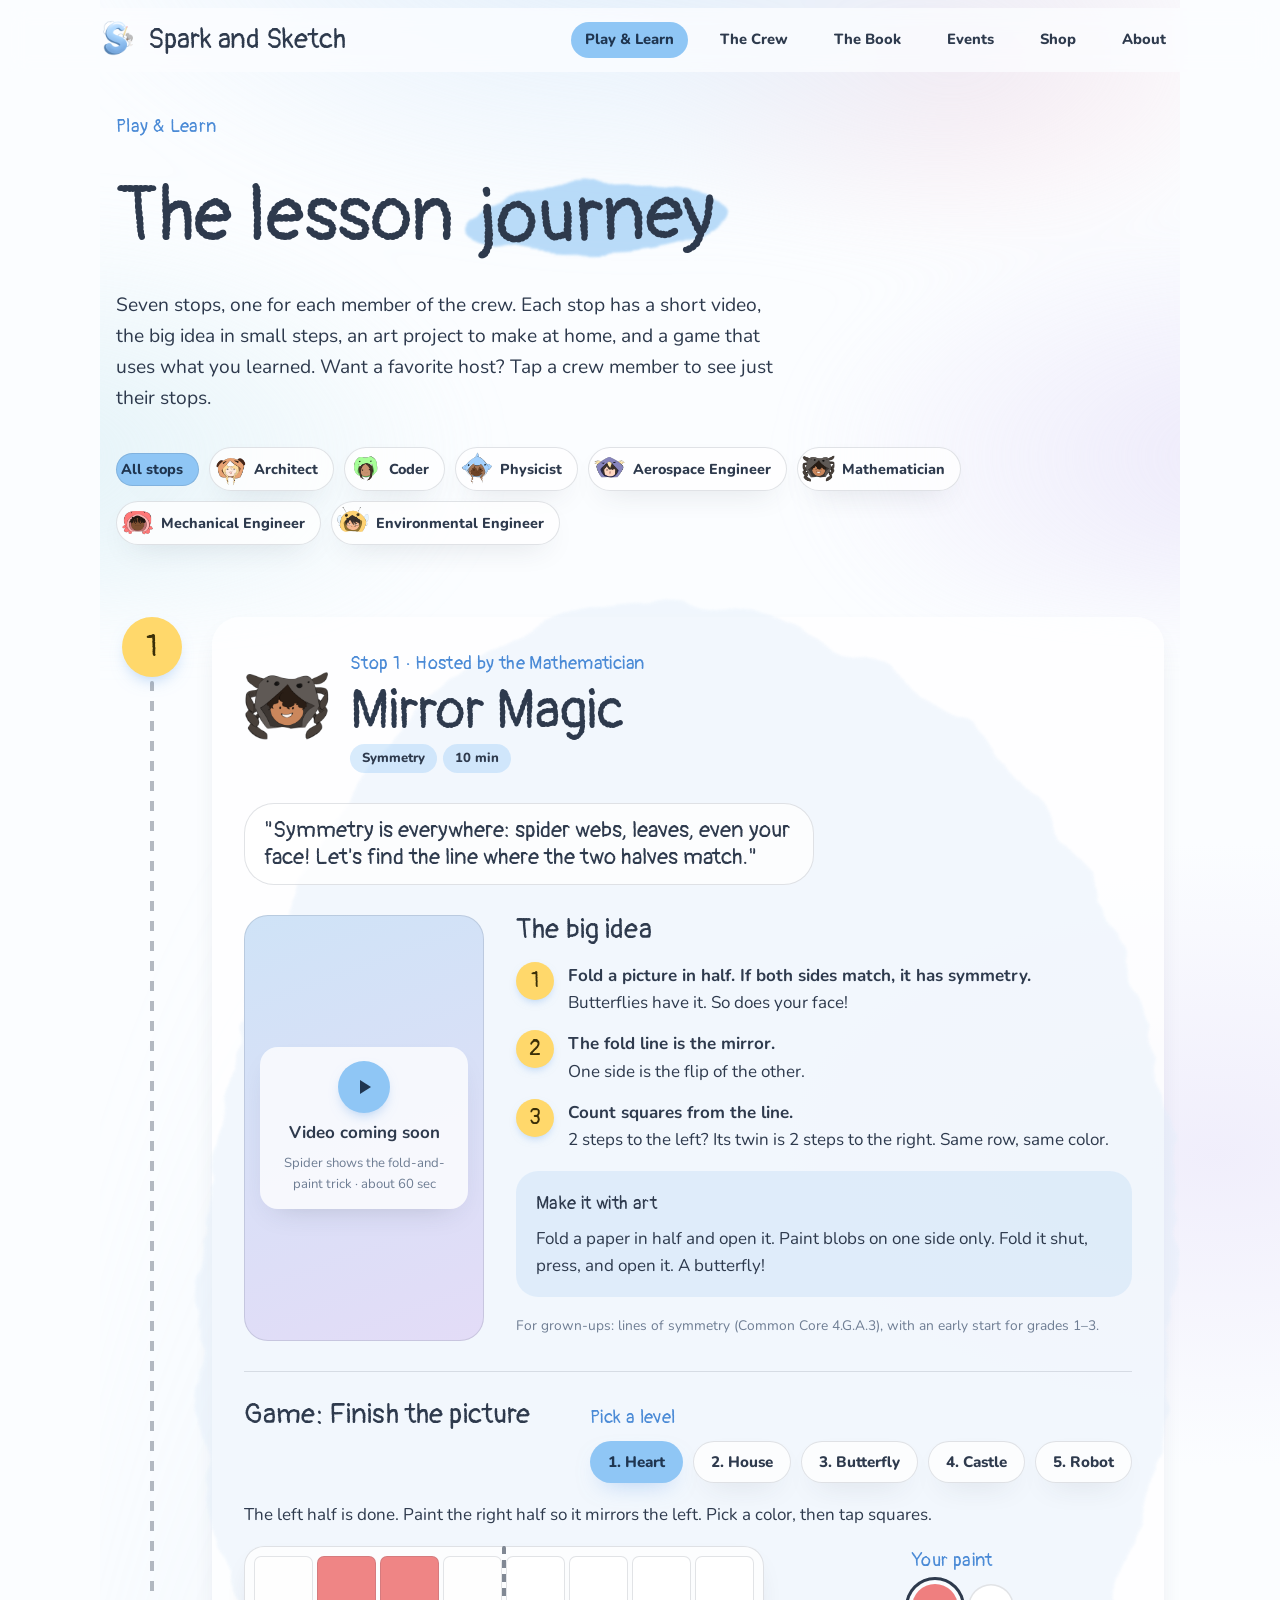
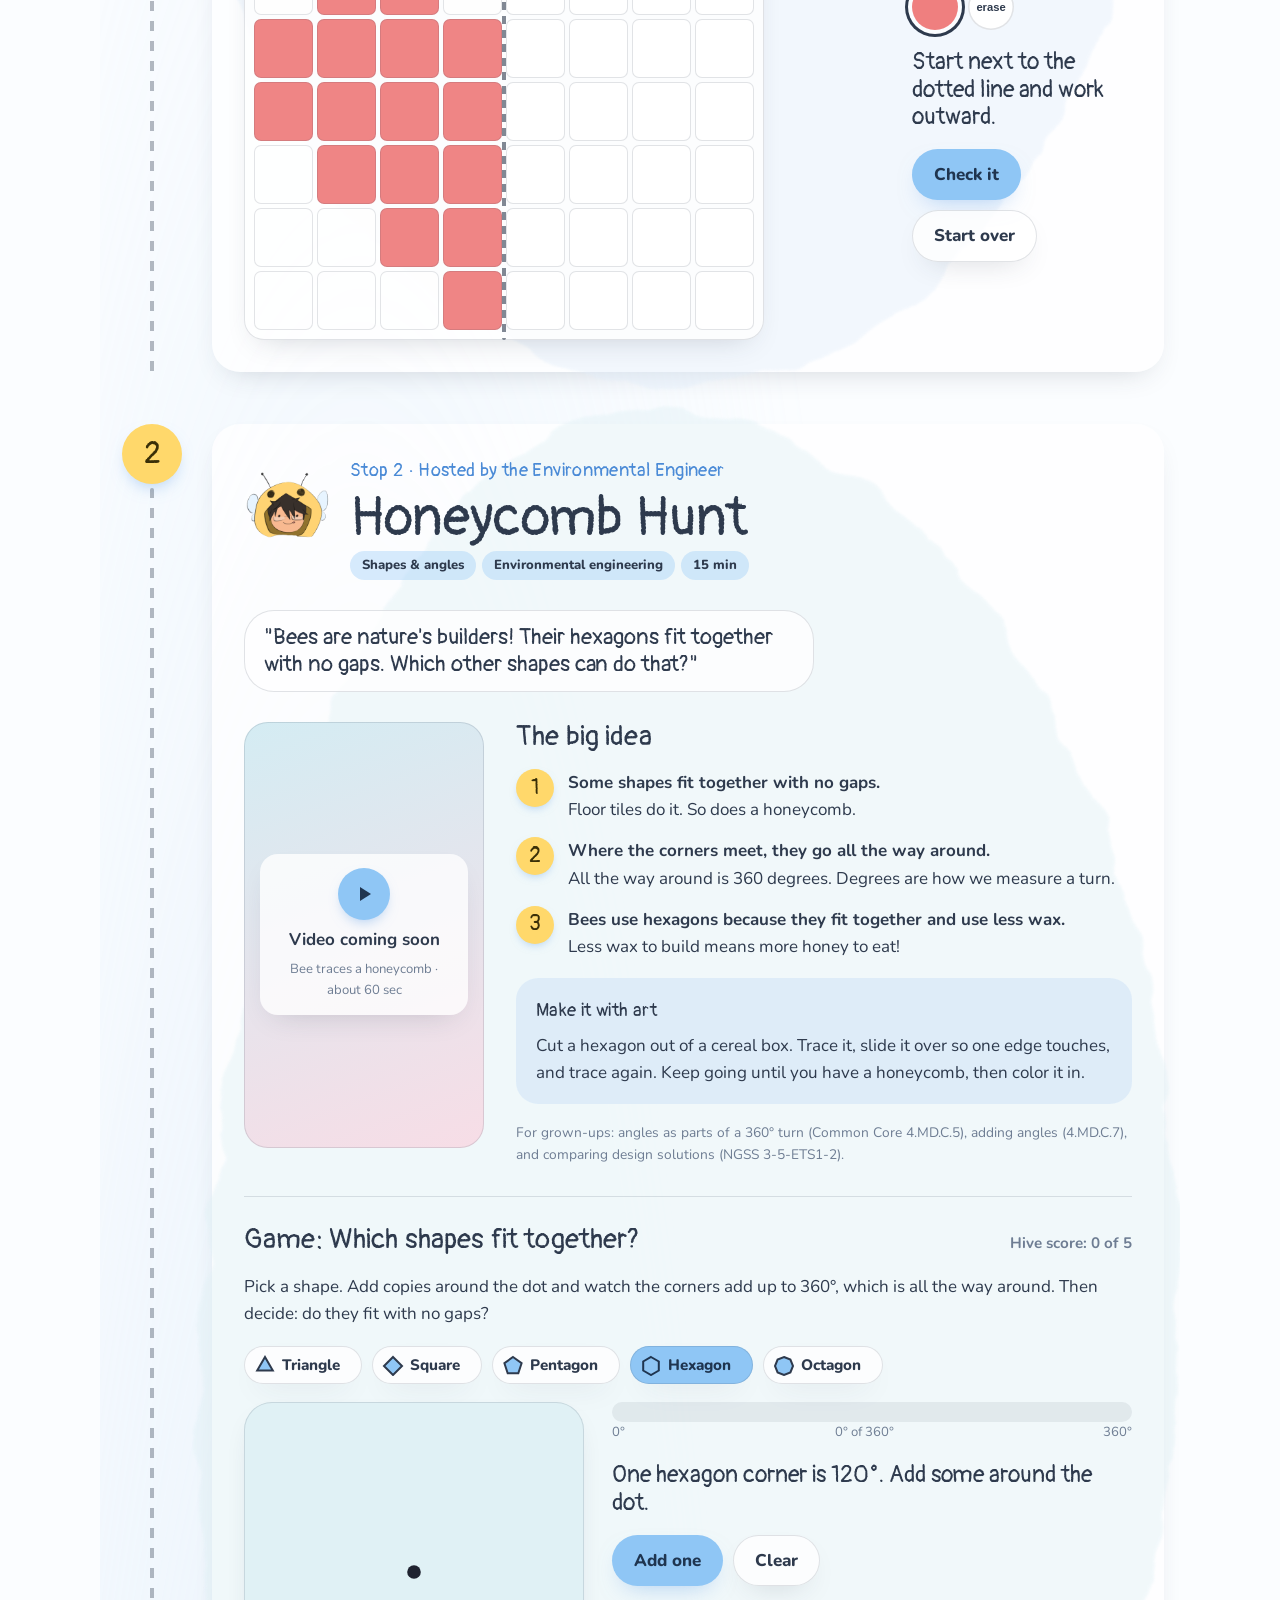
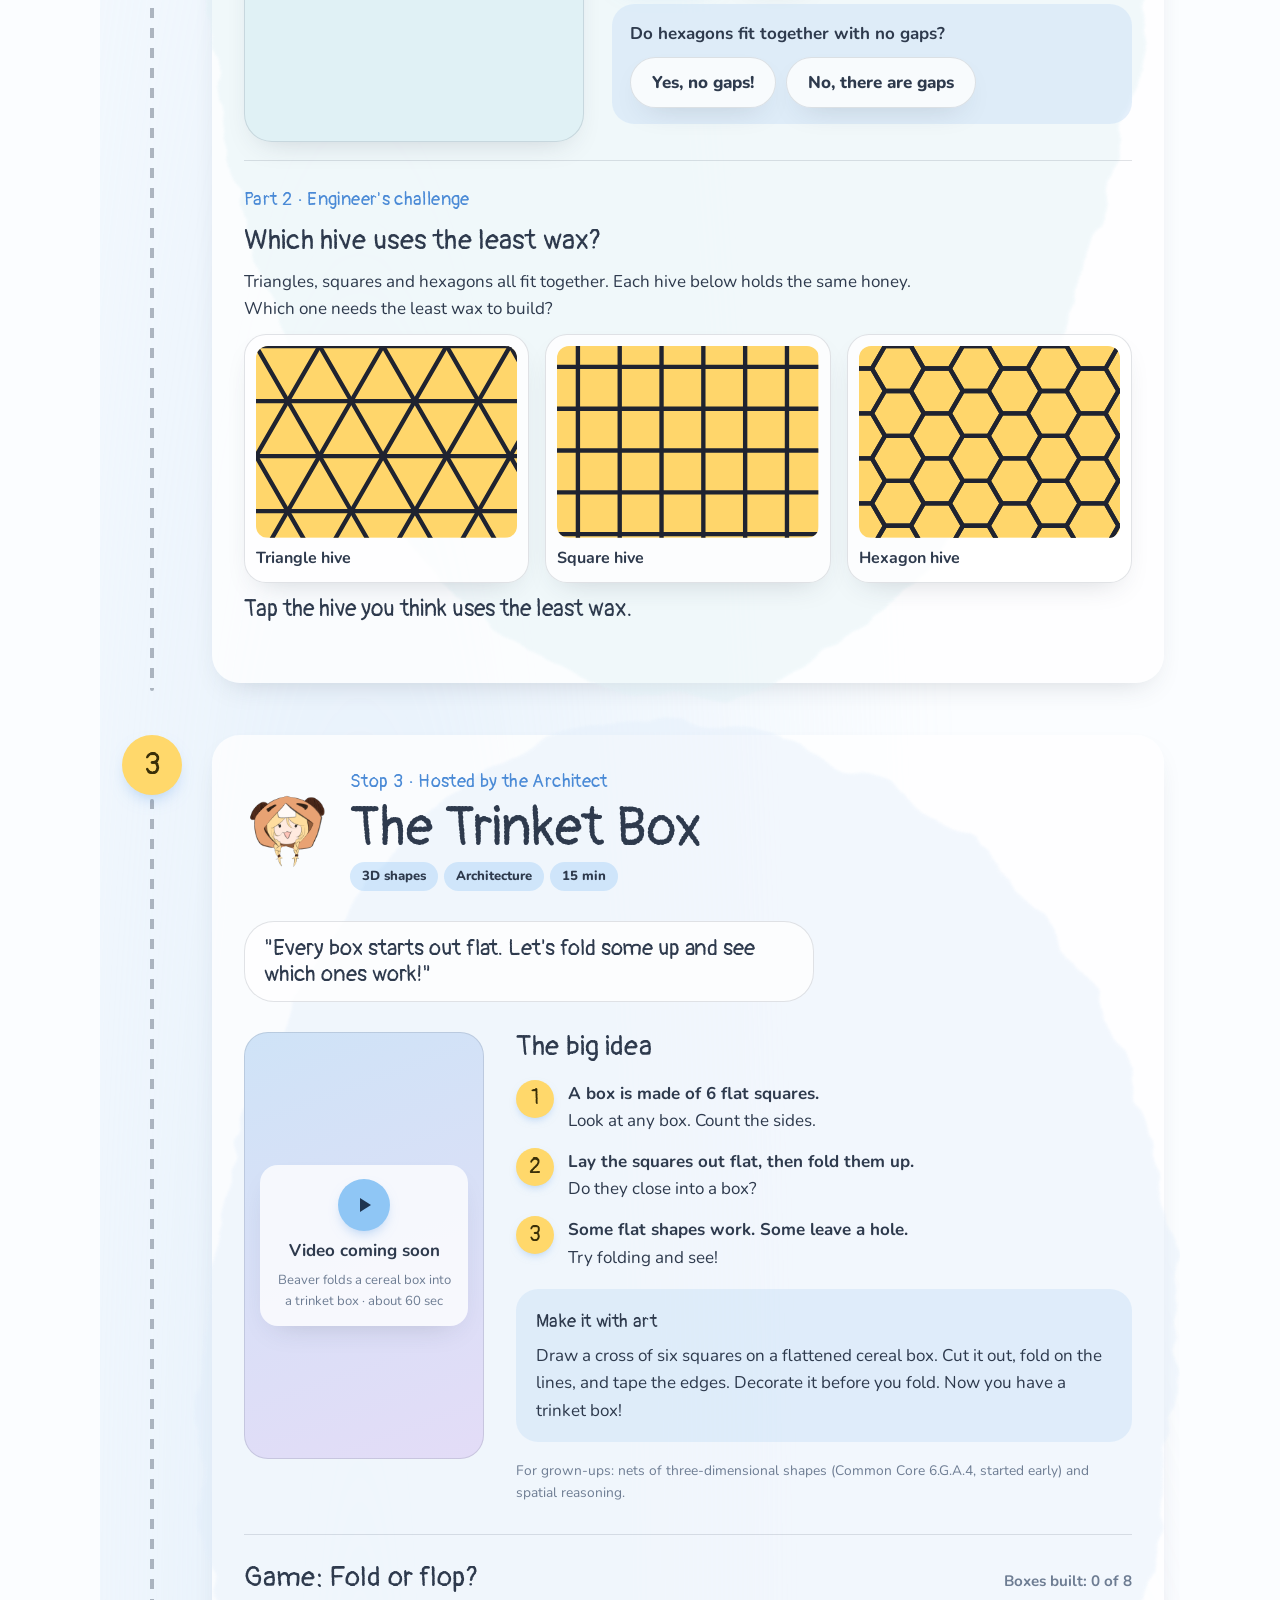
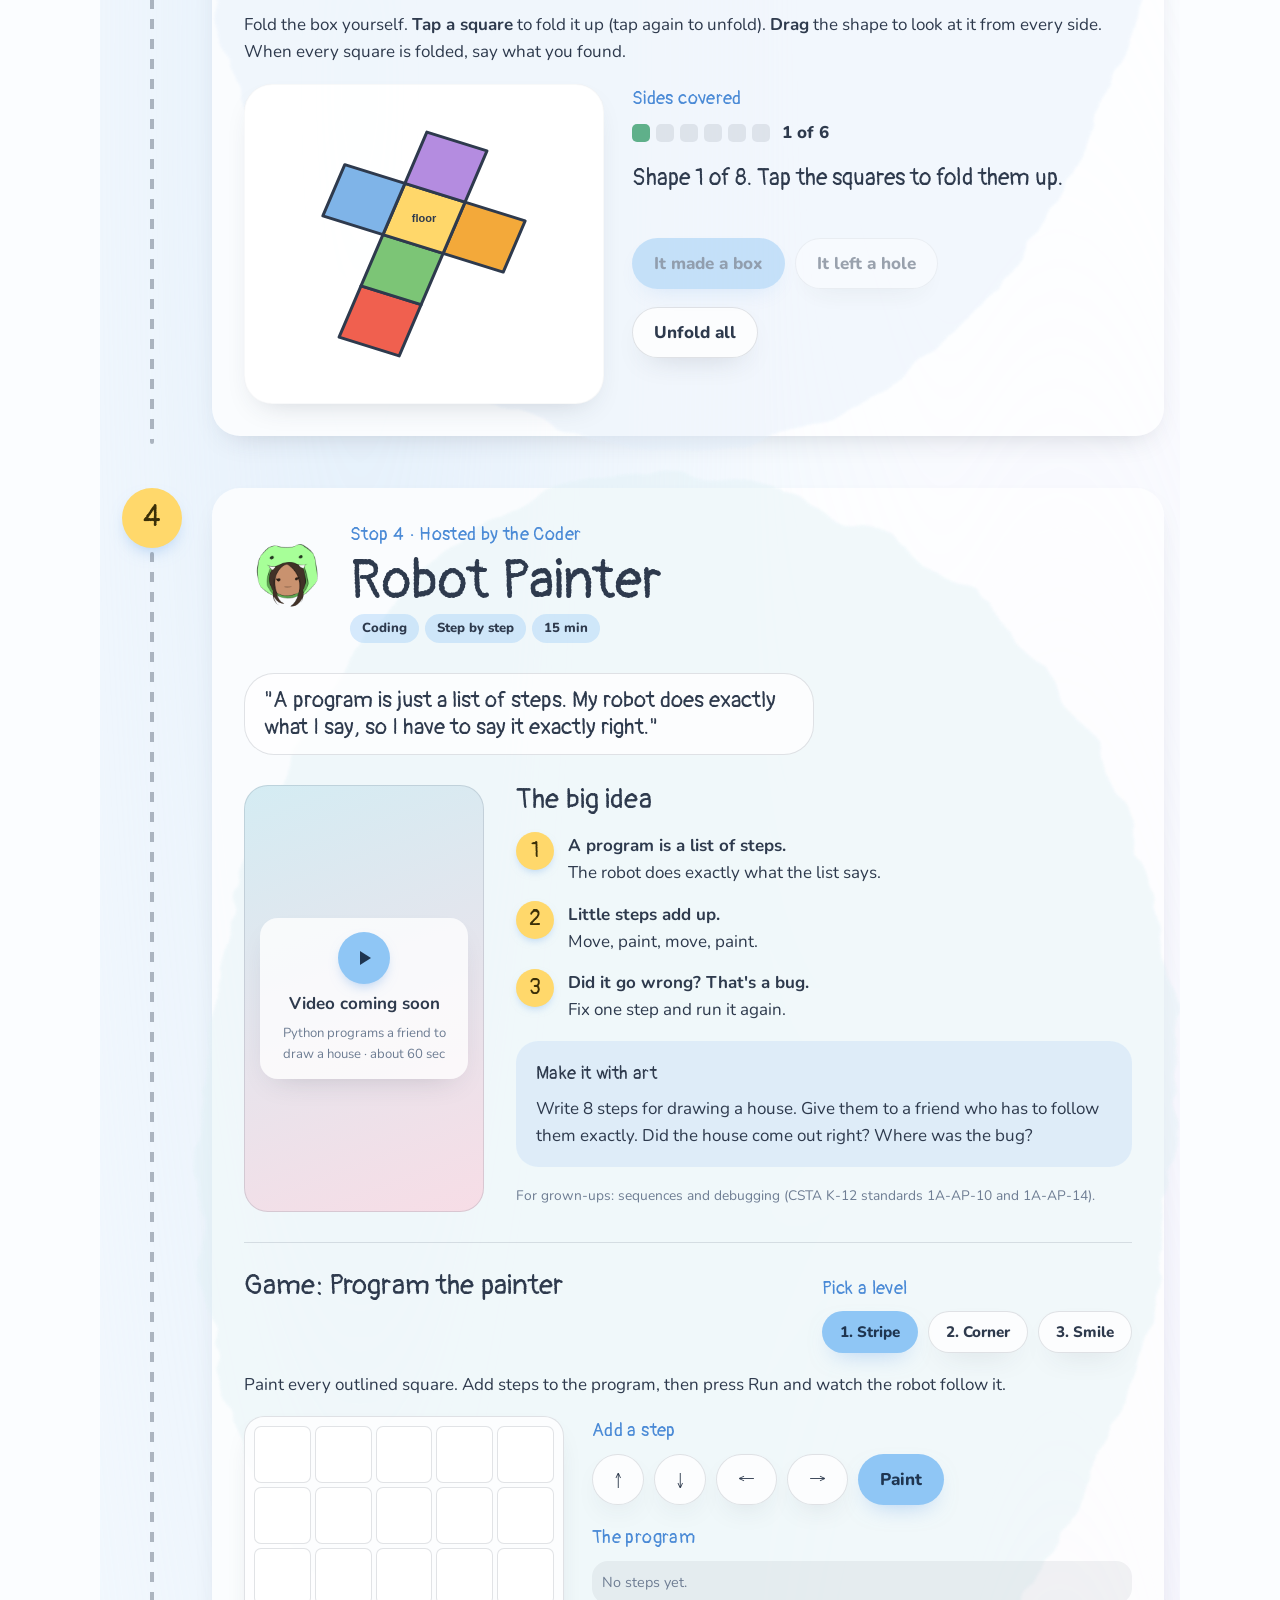
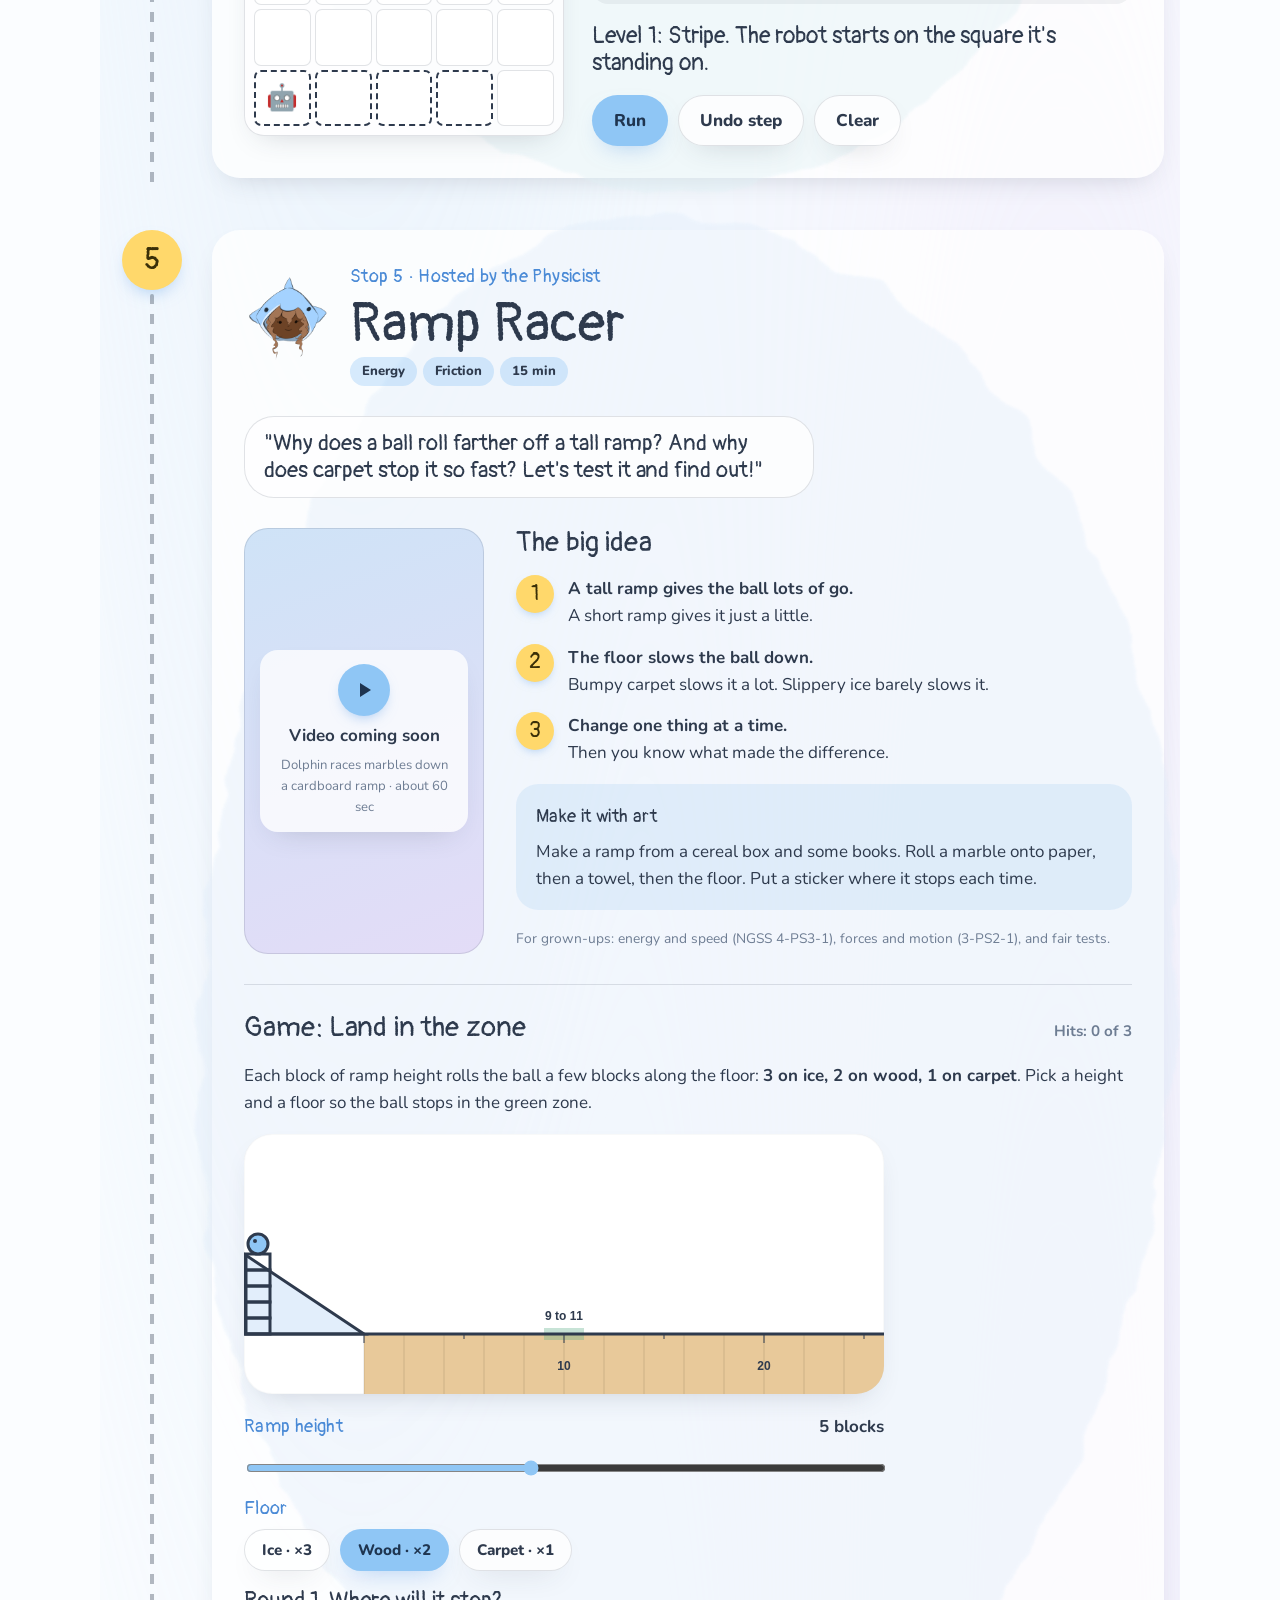
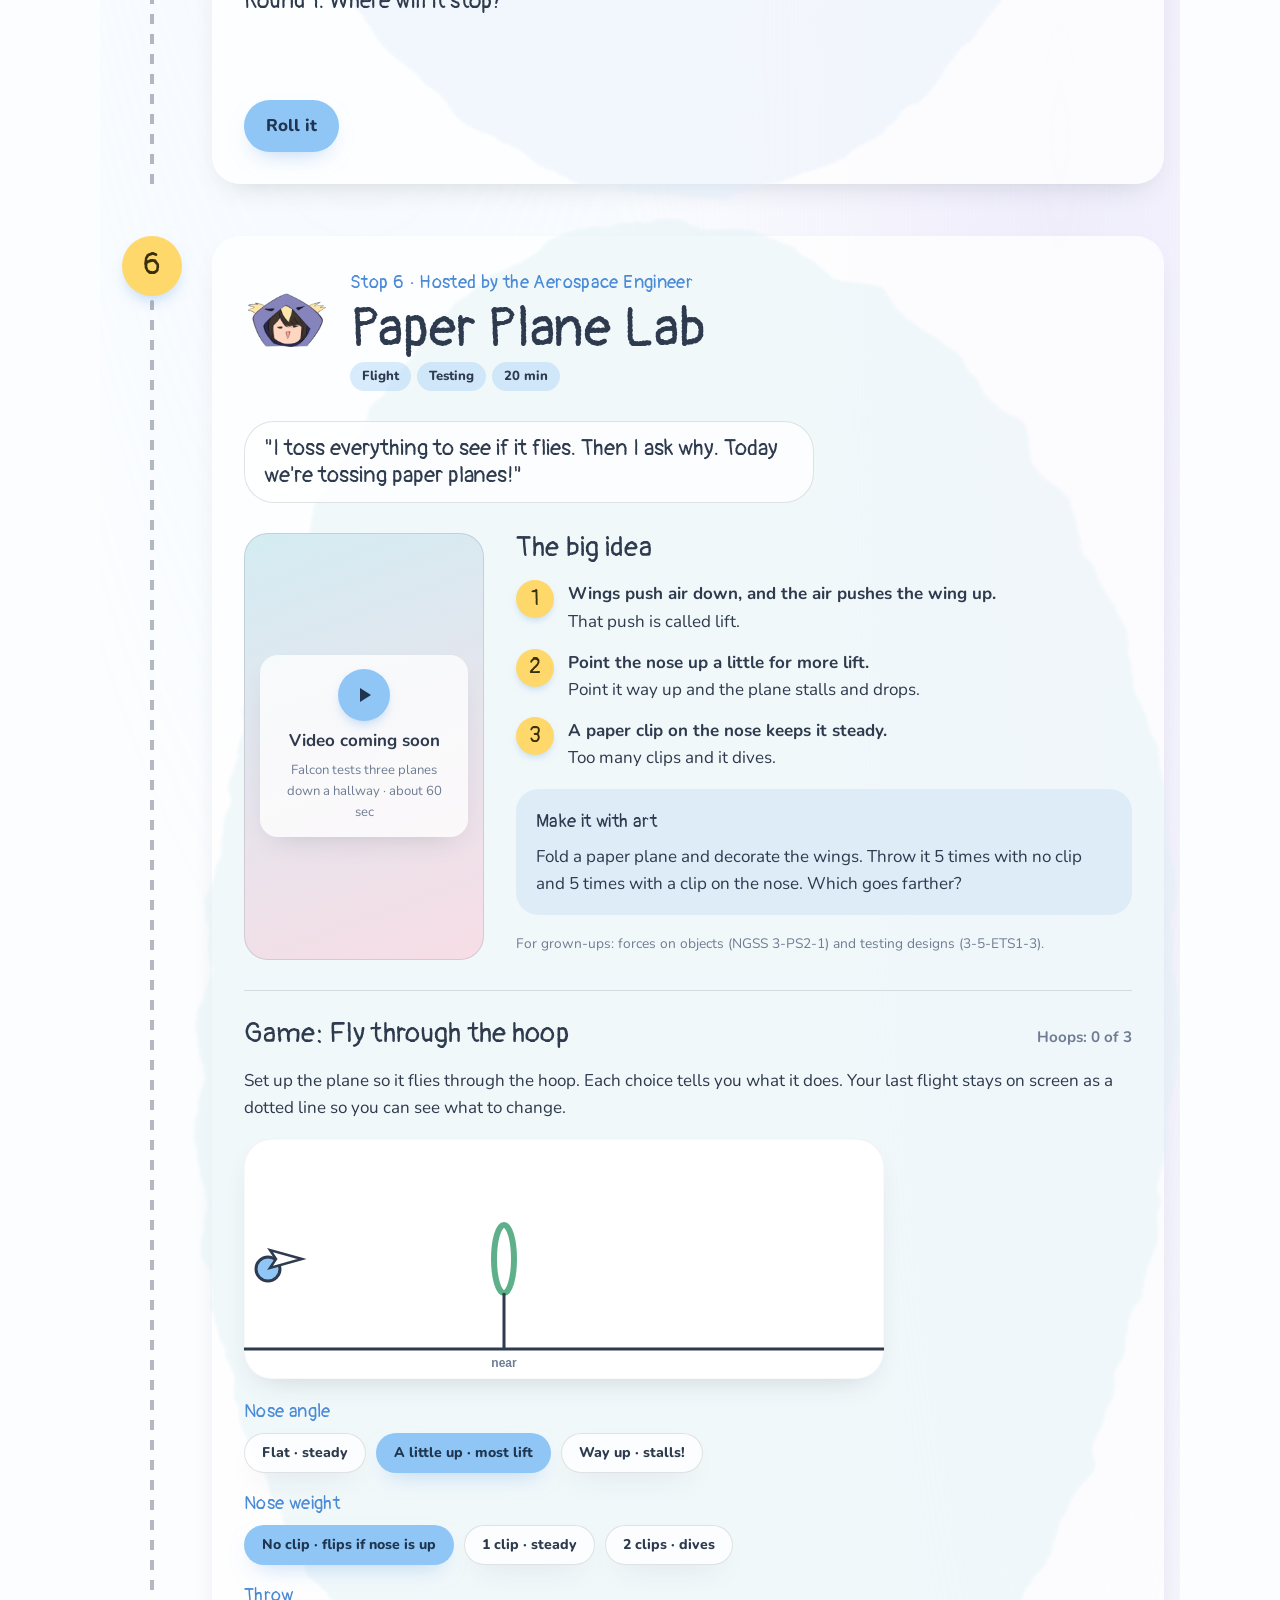
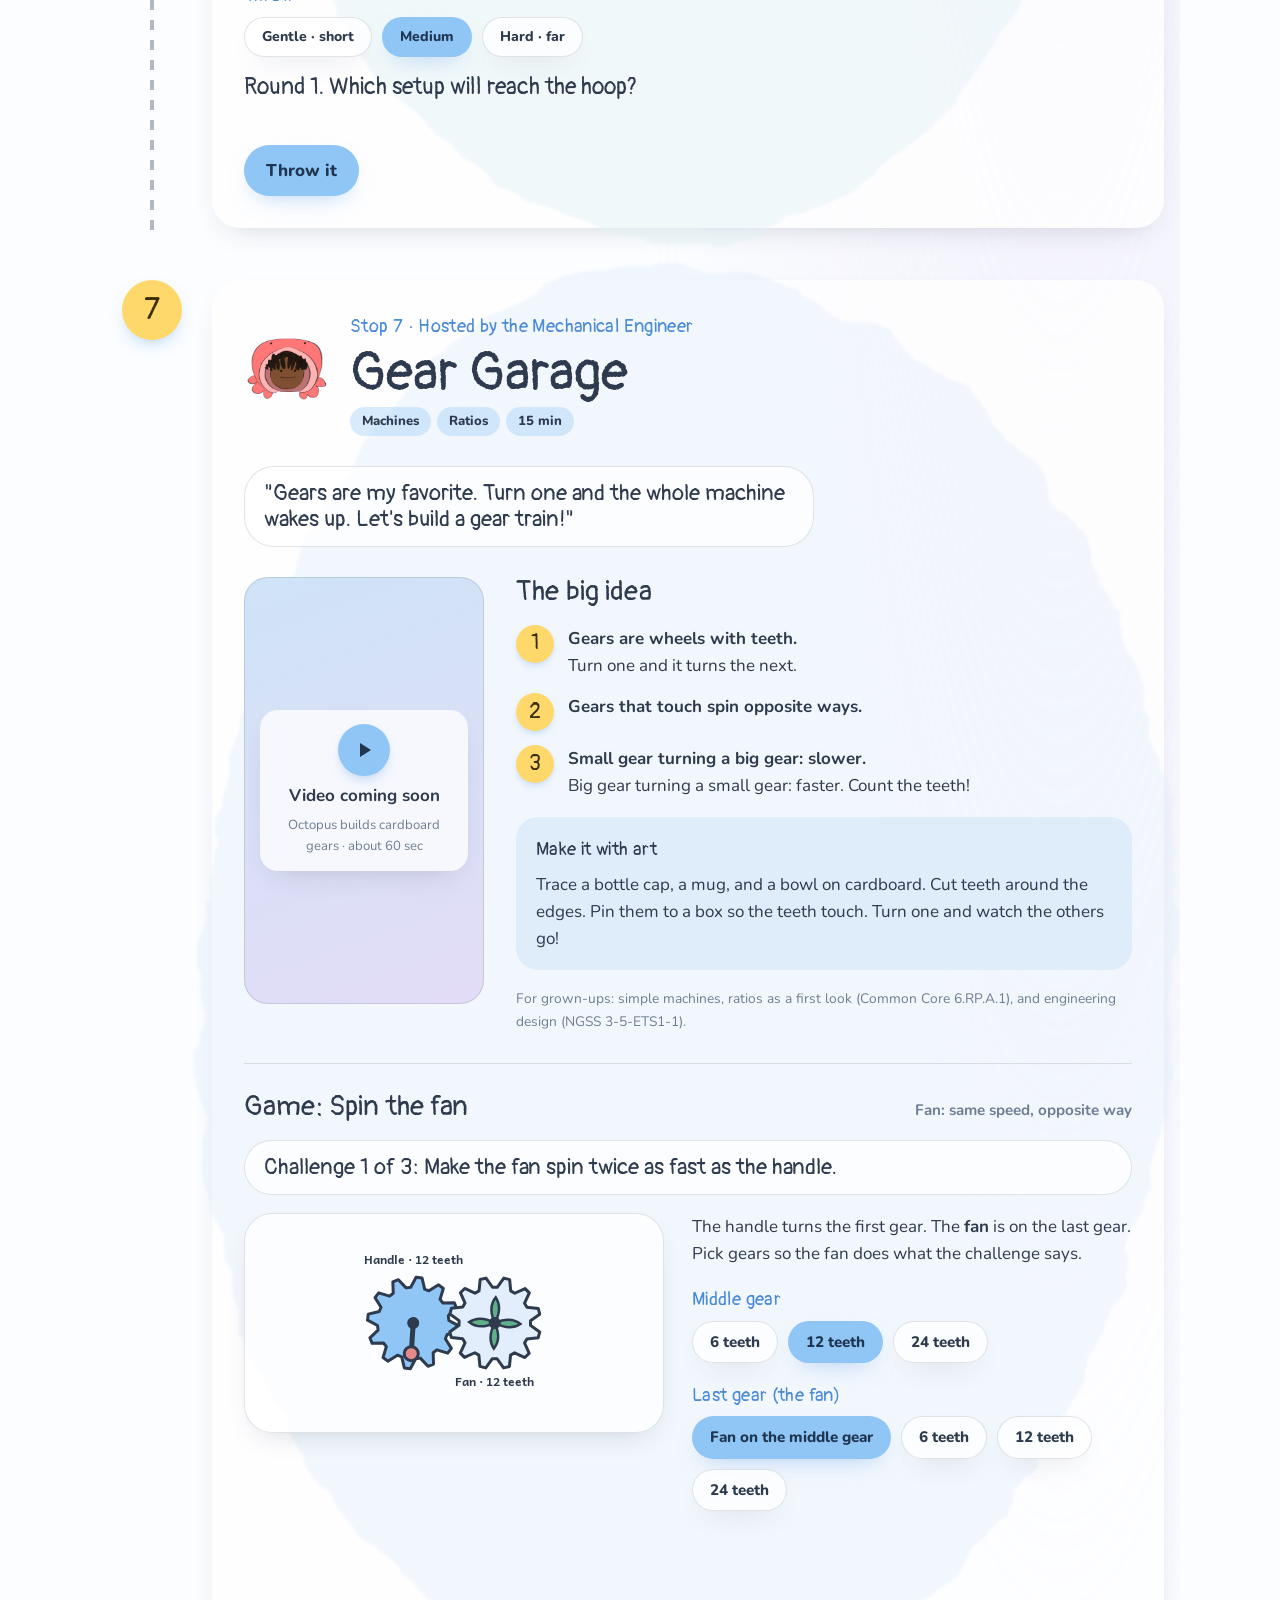
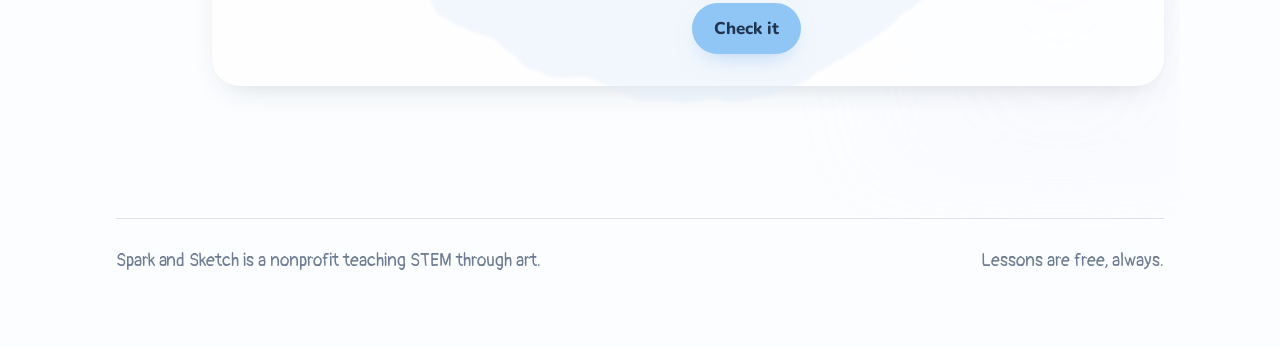
==== commit 810dc5c5: "Switch the display font to Pangolin Co-Authored-By: Claude Fable 5.1 <noreply@anthropic.com> Claude-" ====
--- a/play.html
+++ b/play.html
@@ -7,7 +7,7 @@
 <meta name="description" content="Spark and Sketch teaches elementary-age kids STEM through art, with free short videos, art projects and games.">
 <link rel="preconnect" href="https://fonts.googleapis.com">
 <link rel="preconnect" href="https://fonts.gstatic.com" crossorigin>
-<link rel="stylesheet" href="https://fonts.googleapis.com/css2?family=Gaegu:wght@400;700&family=Nunito:wght@400;700;800&family=Andika:wght@400;700&display=swap">
+<link rel="stylesheet" href="https://fonts.googleapis.com/css2?family=Pangolin&family=Nunito:wght@400;700;800&family=Andika:wght@400;700&display=swap">
 <link rel="stylesheet" href="site.css">
 
 <link rel="icon" href="/favicon.ico" sizes="any">
--- a/site.css
+++ b/site.css
@@ -1,50 +1,50 @@
 /* Layout: a painted sketchbook. Warm paper, watercolor washes that bleed behind each section with no hard edges,
    quiet letterspaced navigation, and content that sits on the page instead of inside boxes. */
 :root{
-  --paper:#faf6ee;
-  --paper-2:#f3ecdf;
-  --ink:#4a3f35;
-  --muted:#8c7d6d;
-  --card:rgba(255,252,246,.72);
-  --line:rgba(74,63,53,.16);
-  --sage:#d4dfc6;  --sky:#d6e4ee;  --honey:#f6dfa3;  --blush:#f2d3c8;  --lilac:#e0d6ea;  --mint:#d2e6d8;
-  --note-blue:#dfe9f1;
-  --note-mint:#dde9de;
-  --spark:#eec25a;
-  --on-spark:#4a3f35;
-  --coral:#d9806e;
-  --ok:#6a9e6e;
-  --p1:#e8766b; --p2:#6b95d6; --p3:#f0c24e; --p4:#6fb38c; --p5:#ab8fda;
-  --grid-empty:#fffdf8;
+  --paper:#fbfdff;
+  --paper-2:#f1f6fc;
+  --ink:#2e3a4d;
+  --muted:#6e7d93;
+  --card:rgba(255,255,255,.78);
+  --line:rgba(46,58,77,.14);
+  --sage:#cfe9ee;  --sky:#cfe3f7;  --honey:#dfe3fb;  --blush:#f7dde6;  --lilac:#e3dcf7;  --mint:#d4ecf3;
+  --note-blue:#e2eefb;
+  --note-mint:#e0f1f5;
+  --spark:#8fc6f5;
+  --on-spark:#1f3550;
+  --coral:#e58a8a;
+  --ok:#5fb08a;
+  --p1:#ef7f7f; --p2:#5f9ee8; --p3:#f5cf5d; --p4:#6fc49a; --p5:#b394e6;
+  --grid-empty:#ffffff;
   --line-art:#4a3f35;
-  --font-display:"Gaegu","Comic Sans MS","Chalkboard SE",cursive;
+  --font-display:"Pangolin","Gaegu","Comic Sans MS","Chalkboard SE",cursive;
   --font-body:"Nunito","Andika","Trebuchet MS",system-ui,sans-serif;
   --wood:#ead1a0; --wood-ink:#b99264; --honey-ink:#4a3410; --honey-halo:#fff0c2;
   --radius:28px;
   --stroke:1.5px;
-  --shadow:0 10px 30px -14px rgba(74,63,53,.28);
+  --shadow:0 12px 30px -16px rgba(46,58,77,.25); --sun:#ffd86b;
 }
 @media (prefers-color-scheme: dark){
   :root:not([data-theme="light"]){
-    --paper:#1f1b17; --paper-2:#28231e; --ink:#efe6d8; --muted:#b3a593; --card:rgba(44,38,32,.72); --line:rgba(239,230,216,.16);
-    --sage:#2f3a2c; --sky:#2a3640; --honey:#4a3b1c; --blush:#45302b; --lilac:#352f3f; --mint:#283a30;
-    --note-blue:#2c3842; --note-mint:#2b3a30; --spark:#e9bd55; --on-spark:#2a2118; --coral:#e48d7b; --ok:#8cc08f;
-    --grid-empty:#2b2520; --wood:#8a6b3f; --wood-ink:#5c4525; --honey-ink:#2a1c08; --honey-halo:#f3d48a;
+    --paper:#141a24; --paper-2:#1b2330; --ink:#e8eef7; --muted:#9fb0c6; --card:rgba(30,38,52,.78); --line:rgba(232,238,247,.16);
+    --sage:#213744; --sky:#1f3350; --honey:#262f4d; --blush:#3d2a38; --lilac:#2e2b48; --mint:#1f3a44;
+    --note-blue:#233448; --note-mint:#223c45; --spark:#6fb3ee; --on-spark:#0f2238; --coral:#ef9a9a; --ok:#7fcba3;
+    --grid-empty:#1e2733; --wood:#8a6b3f; --wood-ink:#5c4525; --honey-ink:#2a1c08; --honey-halo:#f3d48a;
     --shadow:0 10px 30px -14px rgba(0,0,0,.6); color-scheme:dark;
   }
 }
 :root[data-theme="dark"]{
-  --paper:#1f1b17; --paper-2:#28231e; --ink:#efe6d8; --muted:#b3a593; --card:rgba(44,38,32,.72); --line:rgba(239,230,216,.16);
-  --sage:#2f3a2c; --sky:#2a3640; --honey:#4a3b1c; --blush:#45302b; --lilac:#352f3f; --mint:#283a30;
-  --note-blue:#2c3842; --note-mint:#2b3a30; --spark:#e9bd55; --on-spark:#2a2118; --coral:#e48d7b; --ok:#8cc08f;
-  --grid-empty:#2b2520; --wood:#8a6b3f; --wood-ink:#5c4525; --honey-ink:#2a1c08; --honey-halo:#f3d48a;
+  --paper:#141a24; --paper-2:#1b2330; --ink:#e8eef7; --muted:#9fb0c6; --card:rgba(30,38,52,.78); --line:rgba(232,238,247,.16);
+  --sage:#213744; --sky:#1f3350; --honey:#262f4d; --blush:#3d2a38; --lilac:#2e2b48; --mint:#1f3a44;
+  --note-blue:#233448; --note-mint:#223c45; --spark:#6fb3ee; --on-spark:#0f2238; --coral:#ef9a9a; --ok:#7fcba3;
+  --grid-empty:#1e2733; --wood:#8a6b3f; --wood-ink:#5c4525; --honey-ink:#2a1c08; --honey-halo:#f3d48a;
   --shadow:0 10px 30px -14px rgba(0,0,0,.6); color-scheme:dark;
 }
 *{box-sizing:border-box}
 [hidden]{display:none!important}
 html{overflow-x:clip}
 body{background:var(--paper);color:var(--ink);font-family:var(--font-body);font-size:17px;line-height:1.6;padding-inline:16px;padding-block:0 64px;overflow-x:clip;
-  background-image:radial-gradient(1200px 500px at 10% -5%, rgba(214,228,238,.55), transparent 60%), radial-gradient(900px 500px at 95% 10%, rgba(212,223,198,.5), transparent 60%);}
+  background-image:radial-gradient(1200px 520px at 10% -5%, rgba(207,227,247,.6), transparent 60%), radial-gradient(900px 520px at 95% 10%, rgba(227,220,247,.45), transparent 60%);}
 .wrap{max-width:1080px;margin-inline:auto}
 h1,h2,h3{font-family:var(--font-display);font-weight:700;line-height:1.05;text-wrap:balance;margin:0;letter-spacing:.005em}
 h2{font-size:clamp(2.3rem,5vw,3.4rem)}
@@ -52,20 +52,20 @@
 p{margin:0}
 a{color:inherit}
 :focus-visible{outline:3px solid var(--p2);outline-offset:3px}
-.eyebrow{font-size:.74rem;letter-spacing:.2em;text-transform:uppercase;font-weight:700;color:var(--muted)}
+.eyebrow{font-family:var(--font-display);font-size:1.15rem;letter-spacing:.02em;text-transform:none;font-weight:700;color:#4a8ad6}
 
 /* watercolor washes: soft blobs with painted edges (filter #wc lives in each page) */
 .wc-defs{position:absolute;width:0;height:0;overflow:hidden}
 section{position:relative;padding-block:56px}
-section::before{content:"";position:absolute;z-index:-1;pointer-events:none;left:50%;top:0;width:min(1400px,120vw);height:100%;transform:translateX(-50%);opacity:.85;
+section::before{content:"";position:absolute;z-index:-1;pointer-events:none;left:50%;top:0;width:min(1400px,120vw);height:100%;transform:translateX(-50%);opacity:.5;
   background:radial-gradient(60% 55% at 30% 40%, var(--wash,transparent), transparent 70%), radial-gradient(45% 50% at 80% 70%, var(--wash2,transparent), transparent 70%);filter:blur(28px)}
-#about{--wash:var(--sage);--wash2:var(--sky)}
-#play{--wash:var(--honey);--wash2:var(--blush)}
-#cast{--wash:var(--sky);--wash2:var(--honey)}
+#about{--wash:var(--sky);--wash2:var(--mint)}
+#play{--wash:var(--lilac);--wash2:var(--sky)}
+#cast{--wash:var(--mint);--wash2:var(--blush)}
 #book{--wash:var(--blush);--wash2:var(--lilac)}
-#events{--wash:var(--mint);--wash2:var(--sky)}
-#shop{--wash:var(--lilac);--wash2:var(--honey)}
-#journey{--wash:var(--sage);--wash2:var(--sky)}
+#events{--wash:var(--sky);--wash2:var(--lilac)}
+#shop{--wash:var(--blush);--wash2:var(--sky)}
+#journey{--wash:var(--sky);--wash2:var(--lilac)}
 main{position:relative;isolation:isolate;overflow-x:clip;margin-inline:-16px;padding-inline:16px}
 
 /* nav */
@@ -75,24 +75,24 @@
 .logo img{width:36px;height:36px;transform:translateY(-2px)}
 .logo span{padding:0 4px;line-height:1.3}
 .top nav{display:flex;gap:2px 18px;flex-wrap:wrap}
-.top nav a{text-decoration:none;font-weight:700;font-size:.74rem;letter-spacing:.18em;text-transform:uppercase;padding:6px 2px;color:var(--ink);border-bottom:2px solid transparent;background:none}
-.top nav a:hover{border-bottom-color:var(--spark);background:none}
-.top nav a[aria-current="page"]{border-bottom-color:var(--ink);background:none;color:var(--ink)}
+.top nav a{text-decoration:none;font-weight:800;font-size:.92rem;padding:6px 14px;border-radius:999px;color:var(--ink);background:none;transition:background .15s}
+.top nav a:hover{background:color-mix(in srgb,var(--spark) 45%,transparent)}
+.top nav a[aria-current="page"]{background:var(--spark);color:var(--on-spark)}
 
 /* buttons: soft fills, no outlines */
 .btn{font:inherit;font-weight:800;display:inline-flex;align-items:center;gap:8px;padding:12px 22px;border:0;border-radius:999px;background:var(--card);color:var(--ink);cursor:pointer;text-decoration:none;box-shadow:var(--shadow),inset 0 0 0 1px var(--line);transition:transform .12s,box-shadow .12s}
 .btn:hover{transform:translateY(-1px)}
 .btn:active{transform:translateY(1px)}
-.btn.primary{background:var(--spark);color:var(--on-spark);box-shadow:0 10px 24px -12px rgba(200,150,40,.6)}
+.btn.primary{background:var(--spark);color:var(--on-spark);box-shadow:0 10px 24px -12px rgba(95,158,232,.55)}
 .btn:disabled{opacity:.45;cursor:not-allowed;transform:none}
 
 /* hero: a wide painted sky */
 .hero{padding-block:36px 48px;display:grid;gap:34px;text-align:center;justify-items:center}
 .hero::before{content:"";position:absolute;z-index:-1;left:50%;top:-240px;transform:translateX(-50%);width:min(1600px,130vw);height:calc(100% + 300px);pointer-events:none;
-  background:radial-gradient(55% 60% at 50% 10%, var(--sky), transparent 70%), radial-gradient(40% 45% at 12% 80%, var(--sage), transparent 70%), radial-gradient(40% 45% at 88% 80%, var(--honey), transparent 70%), radial-gradient(30% 35% at 70% 30%, var(--blush), transparent 70%);filter:blur(34px);opacity:.9}
+  background:radial-gradient(55% 60% at 50% 10%, var(--sky), transparent 70%), radial-gradient(40% 45% at 12% 80%, var(--mint), transparent 70%), radial-gradient(40% 45% at 88% 80%, var(--lilac), transparent 70%), radial-gradient(30% 35% at 70% 30%, var(--blush), transparent 70%);filter:blur(34px);opacity:.6}
 .hero h1{font-size:clamp(3rem,10vw,6.2rem);letter-spacing:-.005em;position:relative}
 .hero h1 .spark{position:relative;display:inline-block;padding:0 .12em;color:var(--ink);isolation:isolate;transform:rotate(-1.5deg)}
-.hero h1 .spark::before{content:"";position:absolute;z-index:-1;inset:.12em -.05em .05em -.08em;background:var(--spark);opacity:.75;border-radius:48% 52% 45% 55%/60% 40% 60% 40%;filter:url(#wc)}
+.hero h1 .spark::before{content:"";position:absolute;z-index:-1;inset:.12em -.05em .05em -.08em;background:var(--spark);opacity:.6;border-radius:48% 52% 45% 55%/60% 40% 60% 40%;filter:url(#wc)}
 .hero .lede{font-size:1.2rem;max-width:56ch;color:var(--ink)}
 .cast-row{display:grid;grid-template-columns:repeat(7,minmax(0,1fr));gap:8px;justify-items:center;align-items:end;width:100%}
 .cast-row svg{width:100%;max-width:120px;height:auto;display:block;filter:drop-shadow(0 8px 10px rgba(74,63,53,.12))}
@@ -104,32 +104,32 @@
 
 /* lesson spread: a soft page, no frame */
 .lesson{position:relative;isolation:isolate;border:0;border-radius:var(--radius);background:var(--card);padding:32px;display:grid;gap:30px;margin-bottom:40px;box-shadow:var(--shadow)}
-.lesson::before{content:"";position:absolute;z-index:-1;inset:-14px;background:var(--note-blue);opacity:.55;border-radius:46% 54% 50% 50%/55% 45% 55% 45%;filter:url(#wc)}
+.lesson::before{content:"";position:absolute;z-index:-1;inset:-14px;background:var(--note-blue);opacity:.4;border-radius:46% 54% 50% 50%/55% 45% 55% 45%;filter:url(#wc)}
 .lesson.mint::before{background:var(--note-mint)}
 .lesson-head{display:flex;gap:18px;align-items:center;flex-wrap:wrap}
 .lesson-head svg{width:88px;height:88px;flex:none}
 .lesson-head .meta{display:grid;gap:4px;min-width:0}
 .tags{display:flex;gap:6px;flex-wrap:wrap}
-.tag{font-size:.74rem;letter-spacing:.08em;text-transform:uppercase;font-weight:800;padding:4px 12px;border-radius:999px;border:0;background:color-mix(in srgb,var(--ink) 8%,transparent)}
+.tag{font-size:.82rem;font-weight:800;padding:4px 12px;border-radius:999px;border:0;background:color-mix(in srgb,var(--spark) 35%,transparent)}
 .bubble{position:relative;background:var(--card);border:0;border-radius:30px;padding:14px 20px;font-family:var(--font-display);font-size:1.4rem;line-height:1.2;max-width:38ch;box-shadow:inset 0 0 0 1px var(--line)}
 .lesson.mint .bubble{background:var(--card)}
 
 .cols{display:grid;grid-template-columns:minmax(0,240px) minmax(0,1fr);gap:32px;align-items:start}
 @media (max-width:760px){.cols{grid-template-columns:minmax(0,1fr)}}
 
-.video{aspect-ratio:9/16;max-width:100%;width:100%;border:0;border-radius:24px;background:linear-gradient(160deg,var(--sky),var(--sage));display:grid;place-items:center;text-align:center;padding:16px;box-shadow:inset 0 0 0 1px var(--line)}
-.lesson.mint .video{background:linear-gradient(160deg,var(--mint),var(--honey))}
+.video{aspect-ratio:9/16;max-width:100%;width:100%;border:0;border-radius:24px;background:linear-gradient(160deg,var(--sky),var(--lilac));display:grid;place-items:center;text-align:center;padding:16px;box-shadow:inset 0 0 0 1px var(--line)}
+.lesson.mint .video{background:linear-gradient(160deg,var(--mint),var(--blush))}
 @media (max-width:760px){.video{max-width:240px;justify-self:center}}
 .video .inner{background:var(--card);border:0;border-radius:18px;padding:14px 16px;display:grid;gap:6px;justify-items:center;box-shadow:var(--shadow)}
-.video .play{width:52px;height:52px;border-radius:50%;border:0;background:var(--spark);display:grid;place-items:center;box-shadow:0 6px 14px -6px rgba(200,150,40,.7)}
+.video .play{width:52px;height:52px;border-radius:50%;border:0;background:var(--spark);display:grid;place-items:center;box-shadow:0 6px 14px -6px rgba(95,158,232,.6)}
 .video small{color:var(--muted);font-size:.82rem}
 
 .learn{display:grid;gap:18px;min-width:0}
 .steps{list-style:none;margin:0;padding:0;display:grid;gap:14px;counter-reset:s}
 .steps li{display:grid;grid-template-columns:38px minmax(0,1fr);gap:14px;align-items:start;counter-increment:s}
-.steps li::before{content:counter(s);width:38px;height:38px;border-radius:50%;border:0;display:grid;place-items:center;font-family:var(--font-display);font-weight:700;font-size:1.35rem;background:var(--spark);color:var(--on-spark);box-shadow:0 4px 10px -4px rgba(200,150,40,.6)}
+.steps li::before{content:counter(s);width:38px;height:38px;border-radius:50%;border:0;display:grid;place-items:center;font-family:var(--font-display);font-weight:700;font-size:1.35rem;background:var(--spark);color:var(--on-spark);box-shadow:0 4px 10px -4px rgba(95,158,232,.55)}
 .steps strong{display:block}
-.make{border:0;border-radius:22px;padding:18px 20px;display:grid;gap:6px;background:color-mix(in srgb,var(--honey) 55%,transparent)}
+.make{border:0;border-radius:22px;padding:18px 20px;display:grid;gap:6px;background:color-mix(in srgb,var(--sky) 55%,transparent)}
 .make .eyebrow{color:var(--ink)}
 .grownups{font-size:.86rem;color:var(--muted)}
 
@@ -164,7 +164,7 @@
 .lvl{font:inherit;font-weight:800;font-size:.95rem;padding:9px 18px;border-radius:999px;border:0;background:var(--card);color:var(--ink);cursor:pointer;box-shadow:var(--shadow),inset 0 0 0 1px var(--line);transition:transform .12s,box-shadow .12s}
 .lvl:hover{transform:translateY(-1px)}
 .lvl:active{transform:translateY(1px)}
-.lvl[aria-current="true"]{background:var(--spark);color:var(--on-spark);box-shadow:0 10px 24px -12px rgba(200,150,40,.6)}
+.lvl[aria-current="true"]{background:var(--spark);color:var(--on-spark);box-shadow:0 10px 24px -12px rgba(95,158,232,.55)}
 .levels-wrap{display:grid;gap:8px}
 .lvl.done::after{content:" ★"}
 .side-panel{display:grid;gap:18px}
@@ -183,7 +183,7 @@
 .meter .fill{height:100%;background:var(--spark);transition:width .25s}
 .meter .over{position:absolute;top:0;bottom:0;right:0;background:var(--coral)}
 .meter-label{display:flex;justify-content:space-between;font-size:.82rem;color:var(--muted);font-variant-numeric:tabular-nums}
-.ask{border:0;border-radius:22px;padding:16px 18px;display:grid;gap:10px;background:color-mix(in srgb,var(--honey) 55%,transparent)}
+.ask{border:0;border-radius:22px;padding:16px 18px;display:grid;gap:10px;background:color-mix(in srgb,var(--sky) 55%,transparent)}
 .hive{font-size:.95rem;color:var(--muted);font-weight:700}
 .challenge{border-top:1px solid var(--line);padding-top:24px;display:grid;gap:12px}
 .challenge p{max-width:68ch}
@@ -216,25 +216,25 @@
 .hcell-face text{font-family:var(--font-display);font-weight:700;font-size:14px;fill:var(--honey-ink);text-anchor:middle;pointer-events:none;paint-order:stroke;stroke:var(--honey-halo);stroke-width:4px;stroke-linejoin:round}
 .hcell-face .job{font-size:10px;font-family:var(--font-body);font-weight:800}
 .char{position:relative;isolation:isolate;background:var(--card);border:0;border-radius:var(--radius);padding:28px;display:grid;gap:10px;justify-items:start;box-shadow:var(--shadow);min-width:0}
-.char::before{content:"";position:absolute;z-index:-1;inset:-16px;background:var(--sky);opacity:.6;border-radius:52% 48% 55% 45%/45% 55% 45% 55%;filter:url(#wc)}
+.char::before{content:"";position:absolute;z-index:-1;inset:-16px;background:var(--sky);opacity:.45;border-radius:52% 48% 55% 45%/45% 55% 45% 55%;filter:url(#wc)}
 .char .top-row{display:flex;gap:16px;align-items:center}
 .char .top-row svg{width:88px;height:88px;flex:none}
 .char h3{font-size:1.9rem}
 .char p{font-size:1rem}
 .char .soon{font-size:.8rem;color:var(--muted)}
-.char .quote{font-family:var(--font-display);font-size:1.45rem;line-height:1.15;background:color-mix(in srgb,var(--honey) 60%,transparent);border:0;border-radius:18px;padding:10px 16px}
+.char .quote{font-family:var(--font-display);font-size:1.45rem;line-height:1.15;background:color-mix(in srgb,var(--sky) 60%,transparent);border:0;border-radius:18px;padding:10px 16px}
 .traits{display:flex;gap:6px;flex-wrap:wrap;margin-top:4px}
-.trait{display:inline-flex;align-items:center;justify-content:center;text-align:center;line-height:1;font-size:.74rem;letter-spacing:.06em;text-transform:uppercase;font-weight:800;padding:6px 11px 5px;border-radius:999px;border:0;background:color-mix(in srgb,var(--ink) 8%,transparent)}
+.trait{display:inline-flex;align-items:center;justify-content:center;text-align:center;line-height:1;font-size:.84rem;font-weight:800;padding:7px 12px 6px;border-radius:999px;border:0;background:color-mix(in srgb,var(--spark) 35%,transparent)}
 .char .hint{font-size:.85rem;color:var(--muted)}
 
 /* play callout: a big honey wash, not a box */
 .callout{position:relative;isolation:isolate;background:none;color:var(--ink);border:0;border-radius:0;padding:36px 8px;display:grid;grid-template-columns:minmax(0,1.3fr) minmax(0,1fr);gap:32px;align-items:center;box-shadow:none}
-.callout::before{content:"";position:absolute;z-index:-1;inset:-10px -30px;background:var(--honey);opacity:.75;border-radius:45% 55% 50% 50%/55% 45% 55% 45%;filter:url(#wc)}
+.callout::before{content:"";position:absolute;z-index:-1;inset:-10px -30px;background:var(--sky);opacity:.55;border-radius:45% 55% 50% 50%/55% 45% 55% 45%;filter:url(#wc)}
 @media (max-width:760px){.callout{grid-template-columns:minmax(0,1fr);padding:28px 12px}}
 .callout h2{font-size:clamp(2.6rem,6.5vw,4.4rem);line-height:.95}
 .callout .lede{font-size:1.15rem;max-width:44ch}
 .callout .eyebrow{color:var(--ink)}
-.callout .btn{font-size:1.2rem;padding:14px 28px;background:var(--ink);color:var(--paper);box-shadow:0 14px 30px -14px rgba(74,63,53,.6)}
+.callout .btn{font-size:1.25rem;padding:16px 30px;background:var(--ink);color:#fff;box-shadow:0 14px 30px -14px rgba(46,58,77,.6)}
 .callout .text{display:grid;gap:18px;justify-items:start}
 .callout .preview{display:grid;gap:12px;justify-items:center}
 .callout .mini{width:100%;max-width:260px;background:var(--card);border:0;border-radius:20px;padding:12px;display:grid;grid-template-columns:repeat(6,1fr);gap:4px;transform:rotate(3deg);box-shadow:var(--shadow)}
@@ -242,7 +242,8 @@
 .callout .mini i.r{background:var(--p1)}.callout .mini i.b{background:var(--p2)}
 .callout .count{font-family:var(--font-display);font-size:1.3rem}
 .pills{display:flex;gap:8px;flex-wrap:wrap}
-.pill{font-size:.74rem;letter-spacing:.08em;text-transform:uppercase;font-weight:800;padding:5px 12px;border-radius:999px;border:0;background:var(--card);color:var(--ink);box-shadow:inset 0 0 0 1px var(--line)}
+.pill{font-size:.86rem;font-weight:800;padding:6px 14px;border-radius:999px;border:0;background:var(--card);color:var(--ink);box-shadow:var(--shadow)}
+.pill:nth-child(odd){transform:rotate(-2deg)}.pill:nth-child(even){transform:rotate(2deg)}
 
 /* journey (play page) */
 .hosts{display:flex;gap:10px;flex-wrap:wrap;align-items:center}
@@ -256,7 +257,7 @@
 .stop .marker{position:relative;display:grid;justify-items:center;align-content:start}
 .stop .marker::before{content:"";position:absolute;top:64px;bottom:-8px;left:calc(50% - 2px);width:4px;background:repeating-linear-gradient(var(--ink) 0 10px,transparent 10px 20px);opacity:.35;border-radius:3px}
 .stop:last-child .marker::before{display:none}
-.stop .num{width:60px;height:60px;border-radius:50%;border:0;background:var(--spark);color:var(--on-spark);display:grid;place-items:center;font-family:var(--font-display);font-weight:700;font-size:1.9rem;box-shadow:0 8px 18px -8px rgba(200,150,40,.7)}
+.stop .num{width:60px;height:60px;border-radius:50%;border:0;background:var(--spark);color:var(--on-spark);display:grid;place-items:center;font-family:var(--font-display);font-weight:700;font-size:1.9rem;box-shadow:0 8px 18px -8px rgba(95,158,232,.6)}
 .stop.next .num{background:var(--card);box-shadow:inset 0 0 0 2px var(--line)}
 .stop .lesson{margin-bottom:0}
 .stop[hidden]{display:none}
@@ -267,7 +268,7 @@
 /* book / shop / events: open panels on a wash */
 .split{display:grid;grid-template-columns:repeat(auto-fit,minmax(min(100%,300px),1fr));gap:28px}
 .panel{position:relative;isolation:isolate;border:0;border-radius:var(--radius);background:var(--card);padding:30px;display:grid;gap:14px;align-content:start;box-shadow:var(--shadow)}
-.book-cover{aspect-ratio:4/3;max-width:100%;border:0;border-radius:18px;background:linear-gradient(150deg,var(--honey),var(--blush));display:grid;place-items:center;padding:16px;text-align:center;color:var(--on-spark);box-shadow:inset 0 0 0 1px var(--line)}
+.book-cover{aspect-ratio:4/3;max-width:100%;border:0;border-radius:18px;background:linear-gradient(150deg,var(--sky),var(--blush));display:grid;place-items:center;padding:16px;text-align:center;color:var(--on-spark);box-shadow:inset 0 0 0 1px var(--line)}
 .book-cover .t{font-family:var(--font-display);font-size:2.2rem;font-weight:700;line-height:1}
 .ledger{display:grid;gap:10px;margin:0;padding:0;list-style:none}
 .ledger li{display:flex;gap:12px;align-items:baseline}
@@ -276,10 +277,10 @@
 @media (max-width:420px){.merch{grid-template-columns:minmax(0,1fr)}}
 .item{border:0;border-radius:var(--radius);background:var(--card);padding:16px;display:grid;gap:10px;align-content:start;box-shadow:var(--shadow)}
 .item .pic{aspect-ratio:1;border-radius:18px;border:0;background:linear-gradient(160deg,var(--sky),var(--lilac));display:grid;place-items:center}
-.item:nth-child(even) .pic{background:linear-gradient(160deg,var(--mint),var(--honey))}
+.item:nth-child(even) .pic{background:linear-gradient(160deg,var(--mint),var(--blush))}
 .item .pic svg{width:60%;height:auto}
 .item .price{font-size:.85rem;color:var(--muted)}
-footer{border-top:1px solid var(--line);padding-top:28px;margin-top:32px;font-size:.82rem;letter-spacing:.12em;text-transform:uppercase;color:var(--muted);display:flex;justify-content:space-between;gap:12px;flex-wrap:wrap}
+footer{border-top:1px solid var(--line);padding-top:28px;margin-top:32px;font-family:var(--font-display);font-size:1.1rem;color:var(--muted);display:flex;justify-content:space-between;gap:12px;flex-wrap:wrap}
 
 @media (prefers-reduced-motion:reduce){*{transition:none!important;animation:none!important}}
 @keyframes pop{0%{transform:scale(.6)}70%{transform:scale(1.08)}100%{transform:scale(1)}}
@@ -331,3 +332,19 @@
 .side-dots .dot{width:18px;height:18px;border-radius:5px;border:0;background:color-mix(in srgb,var(--ink) 10%,transparent)}
 .side-dots .dot.on{background:var(--ok)}
 .side-dots .n{font-weight:800;margin-left:6px;font-variant-numeric:tabular-nums}
+
+/* playful sparkles in the hero */
+.hero .sparkles{position:absolute;inset:0;pointer-events:none;z-index:-1}
+.hero .sparkles span{position:absolute;font-size:1.6rem;color:var(--sun);opacity:.9;animation:twinkle 3s ease-in-out infinite}
+.hero .sparkles span:nth-child(2){animation-delay:.8s;font-size:1.1rem;color:#8fc6f5}
+.hero .sparkles span:nth-child(3){animation-delay:1.6s;font-size:1.3rem;color:#f1a9c4}
+.hero .sparkles span:nth-child(4){animation-delay:2.2s;font-size:1rem;color:var(--sun)}
+@keyframes twinkle{0%,100%{transform:scale(.7) rotate(0deg);opacity:.5}50%{transform:scale(1.15) rotate(20deg);opacity:1}}
+.steps li::before{background:var(--sun);color:#3a2f08}
+.stop .num{background:var(--sun);color:#3a2f08}
+.ledger li::before{background:var(--sun)}
+
+/* Pangolin ships in one weight: use it as drawn */
+h1,h2,h3,.logo,.eyebrow,.steps li::before,.stop .num,.hcell-face text,.book-cover .t,.status,.bubble,.char .quote,.callout .count,footer{font-weight:400}
+h1,h2{letter-spacing:0}
+.hcell-face text{font-size:15px}
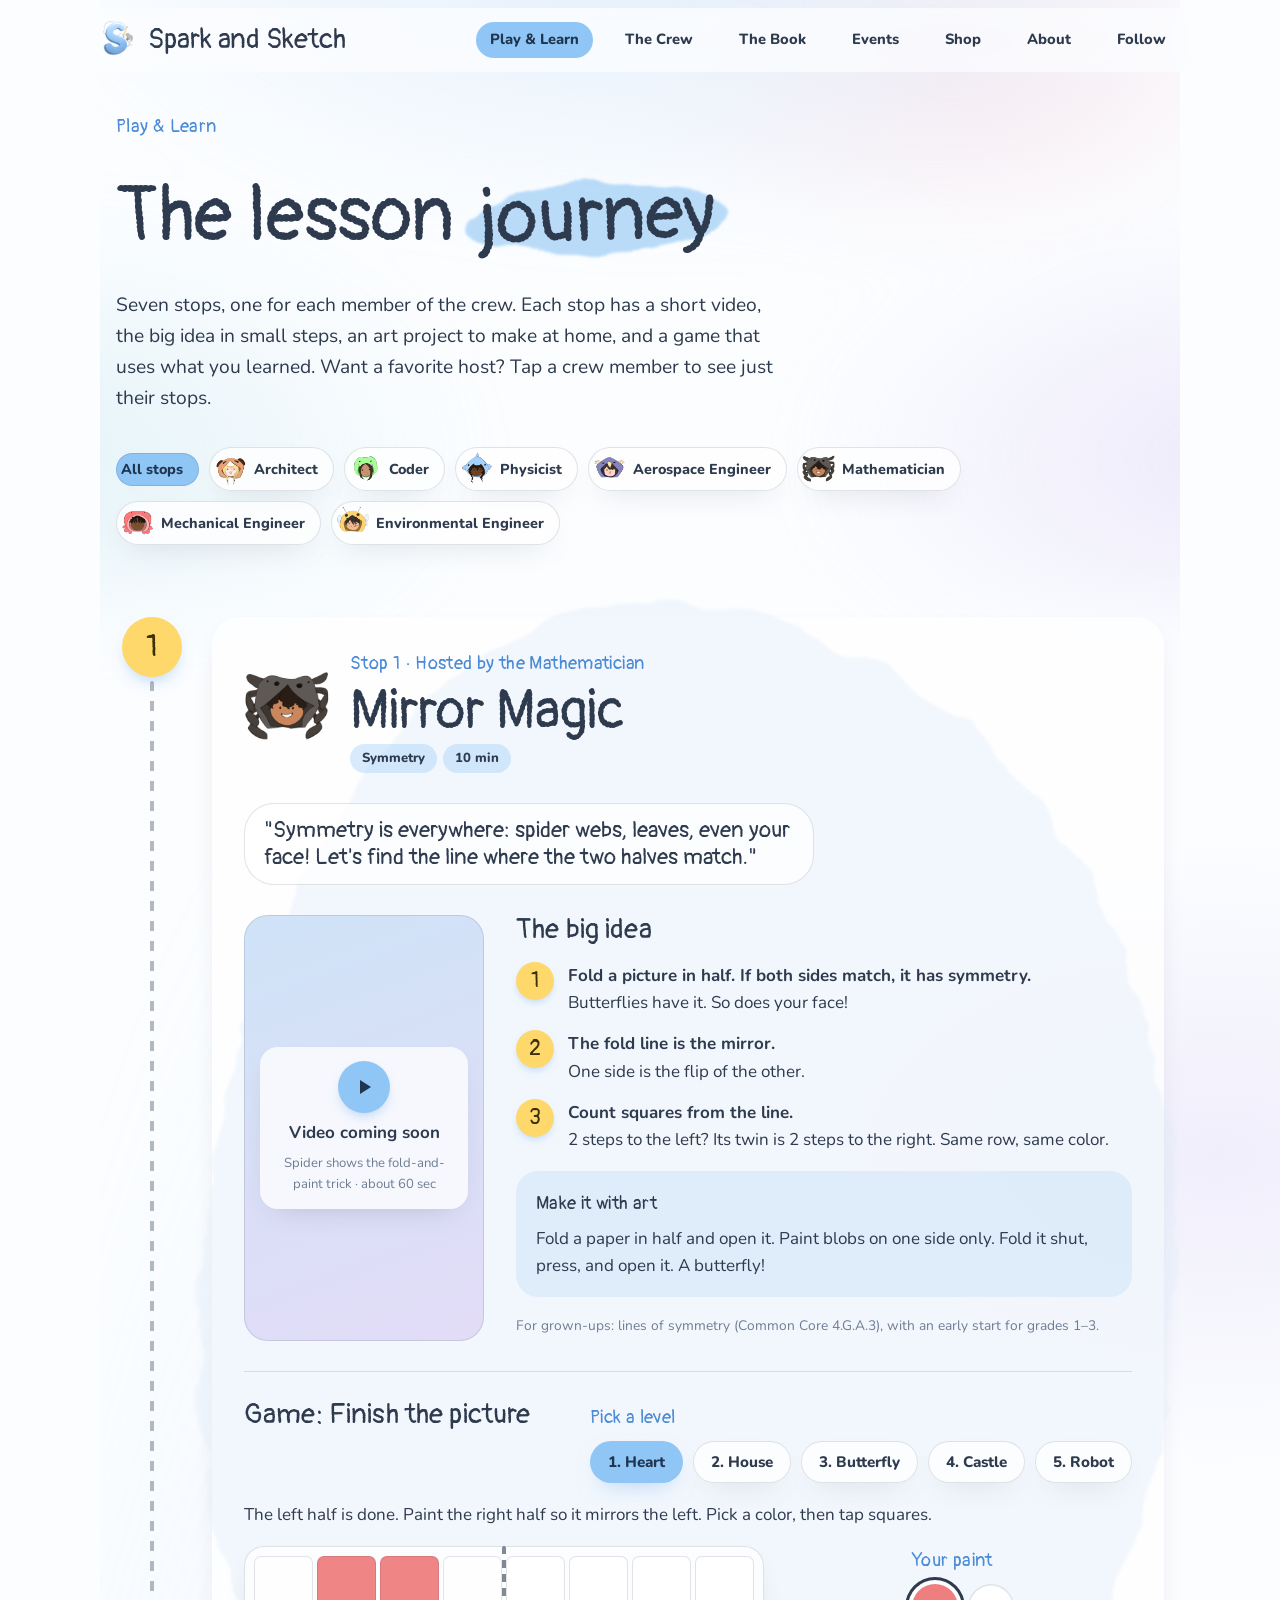
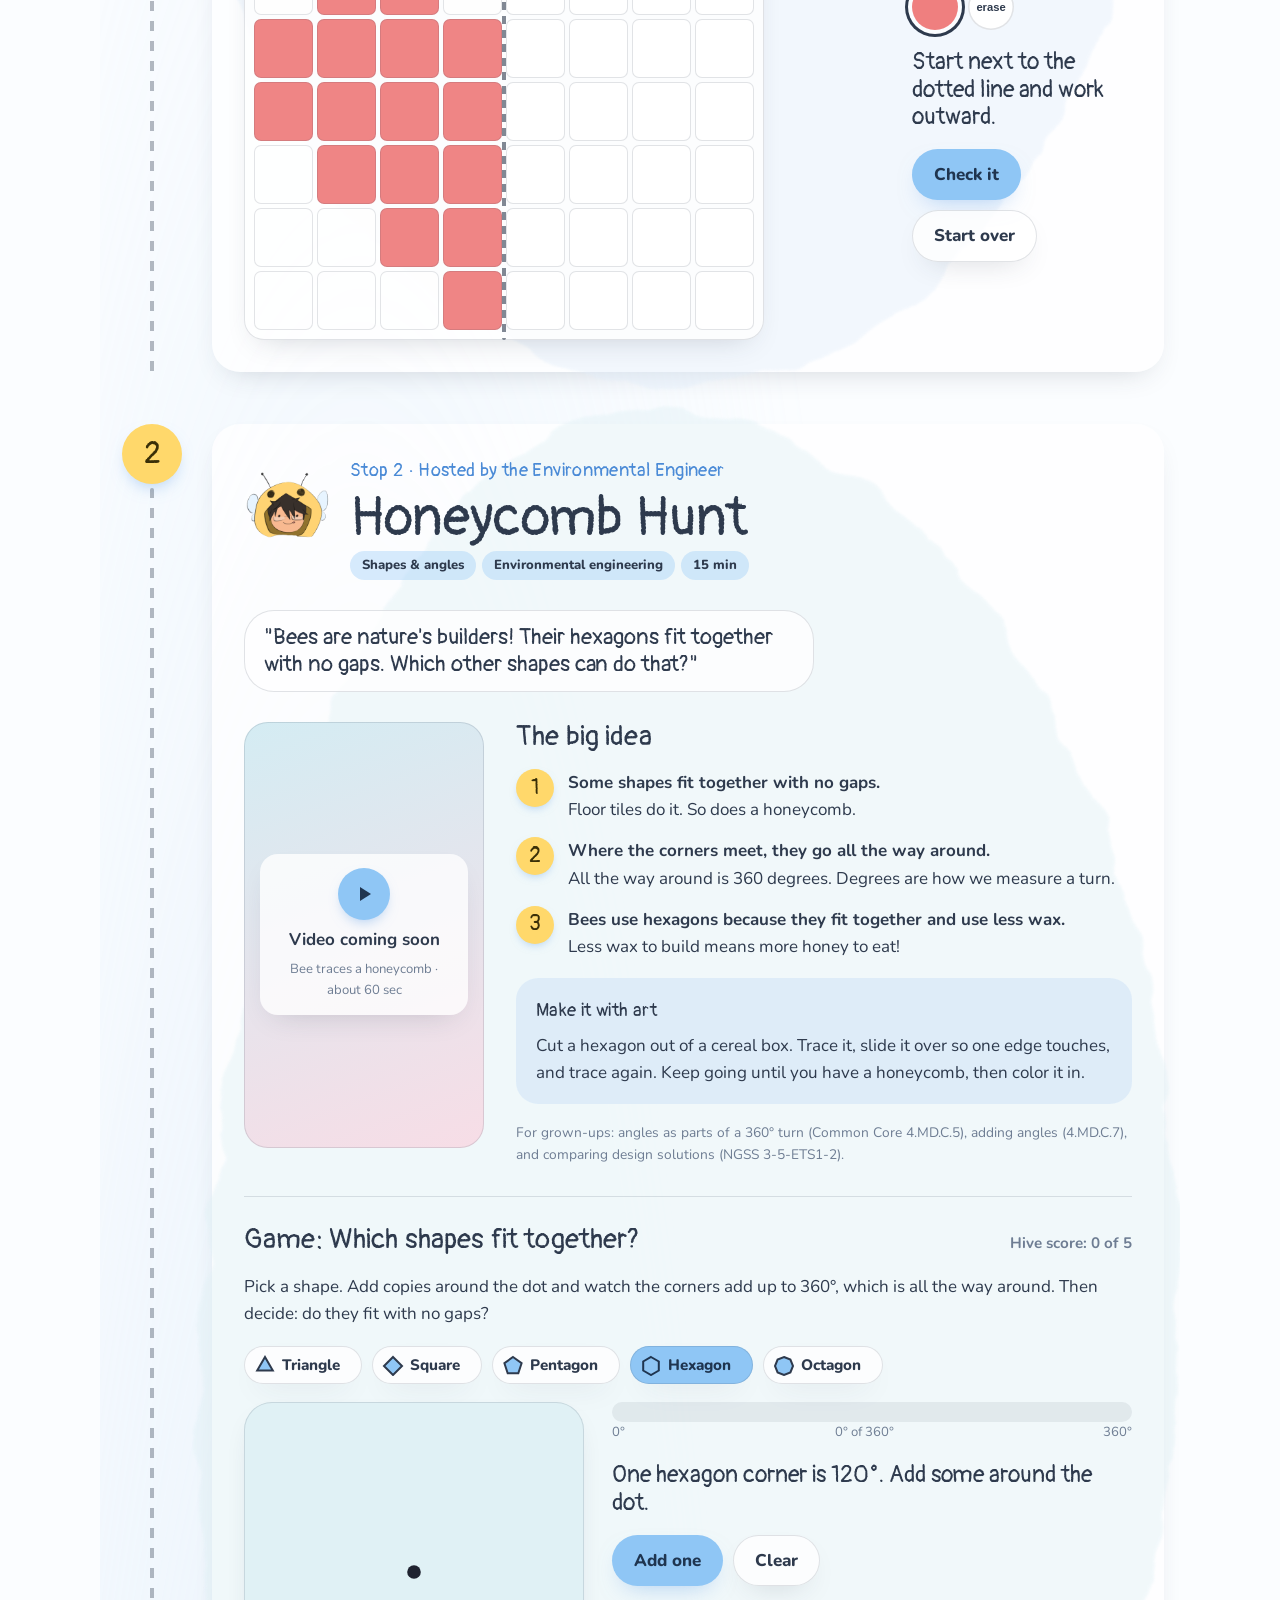
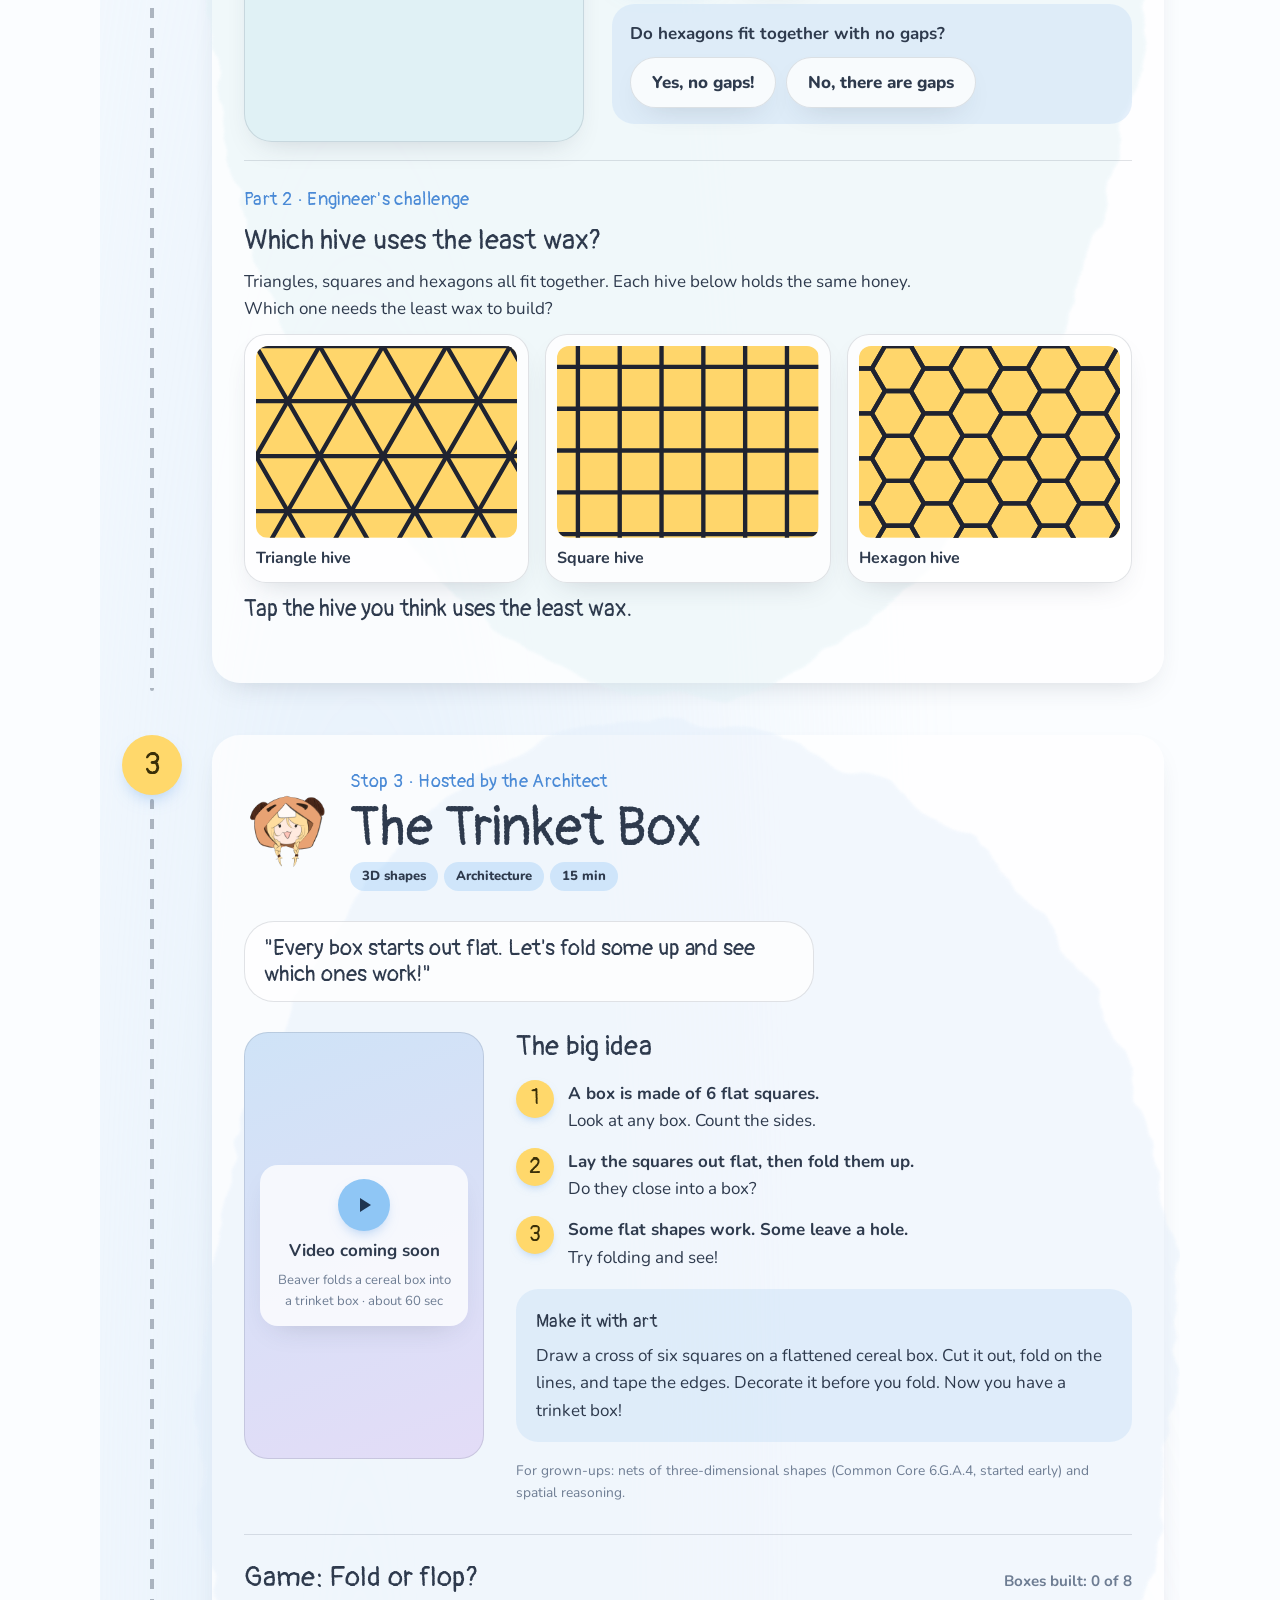
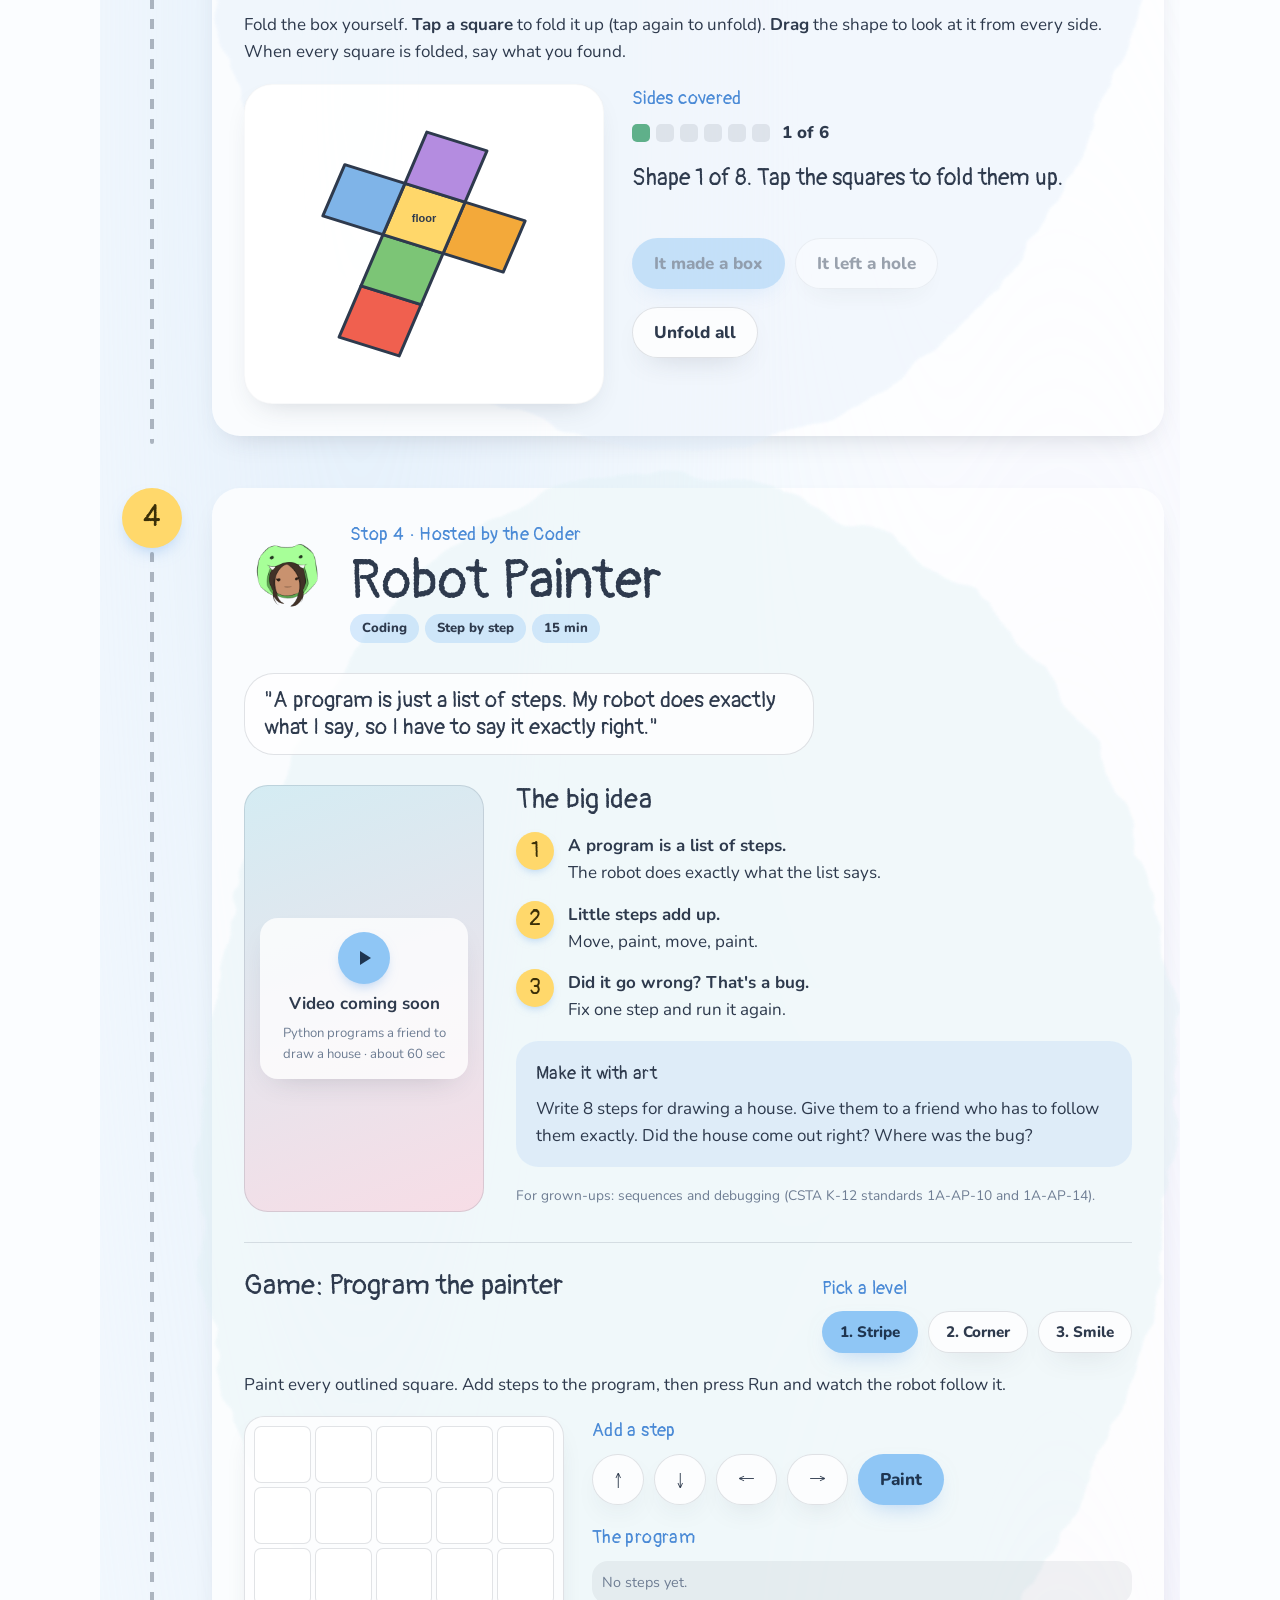
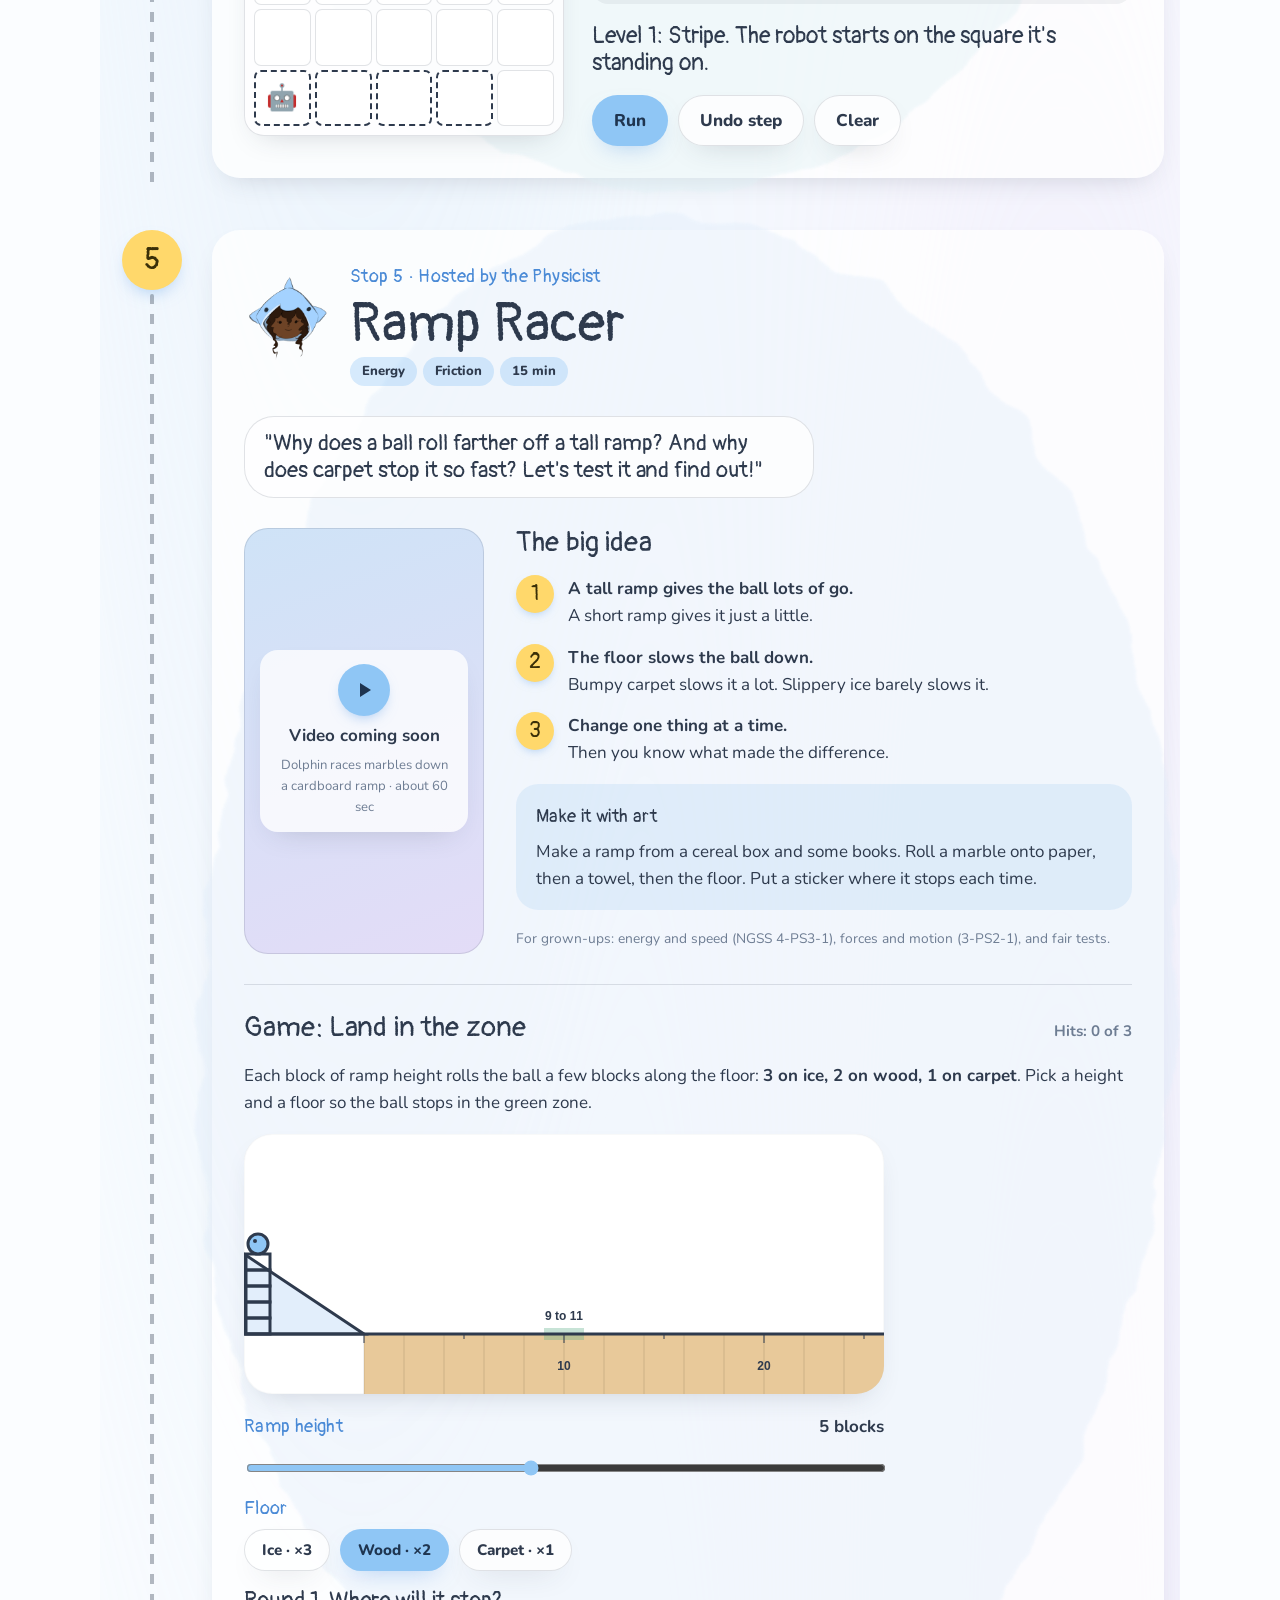
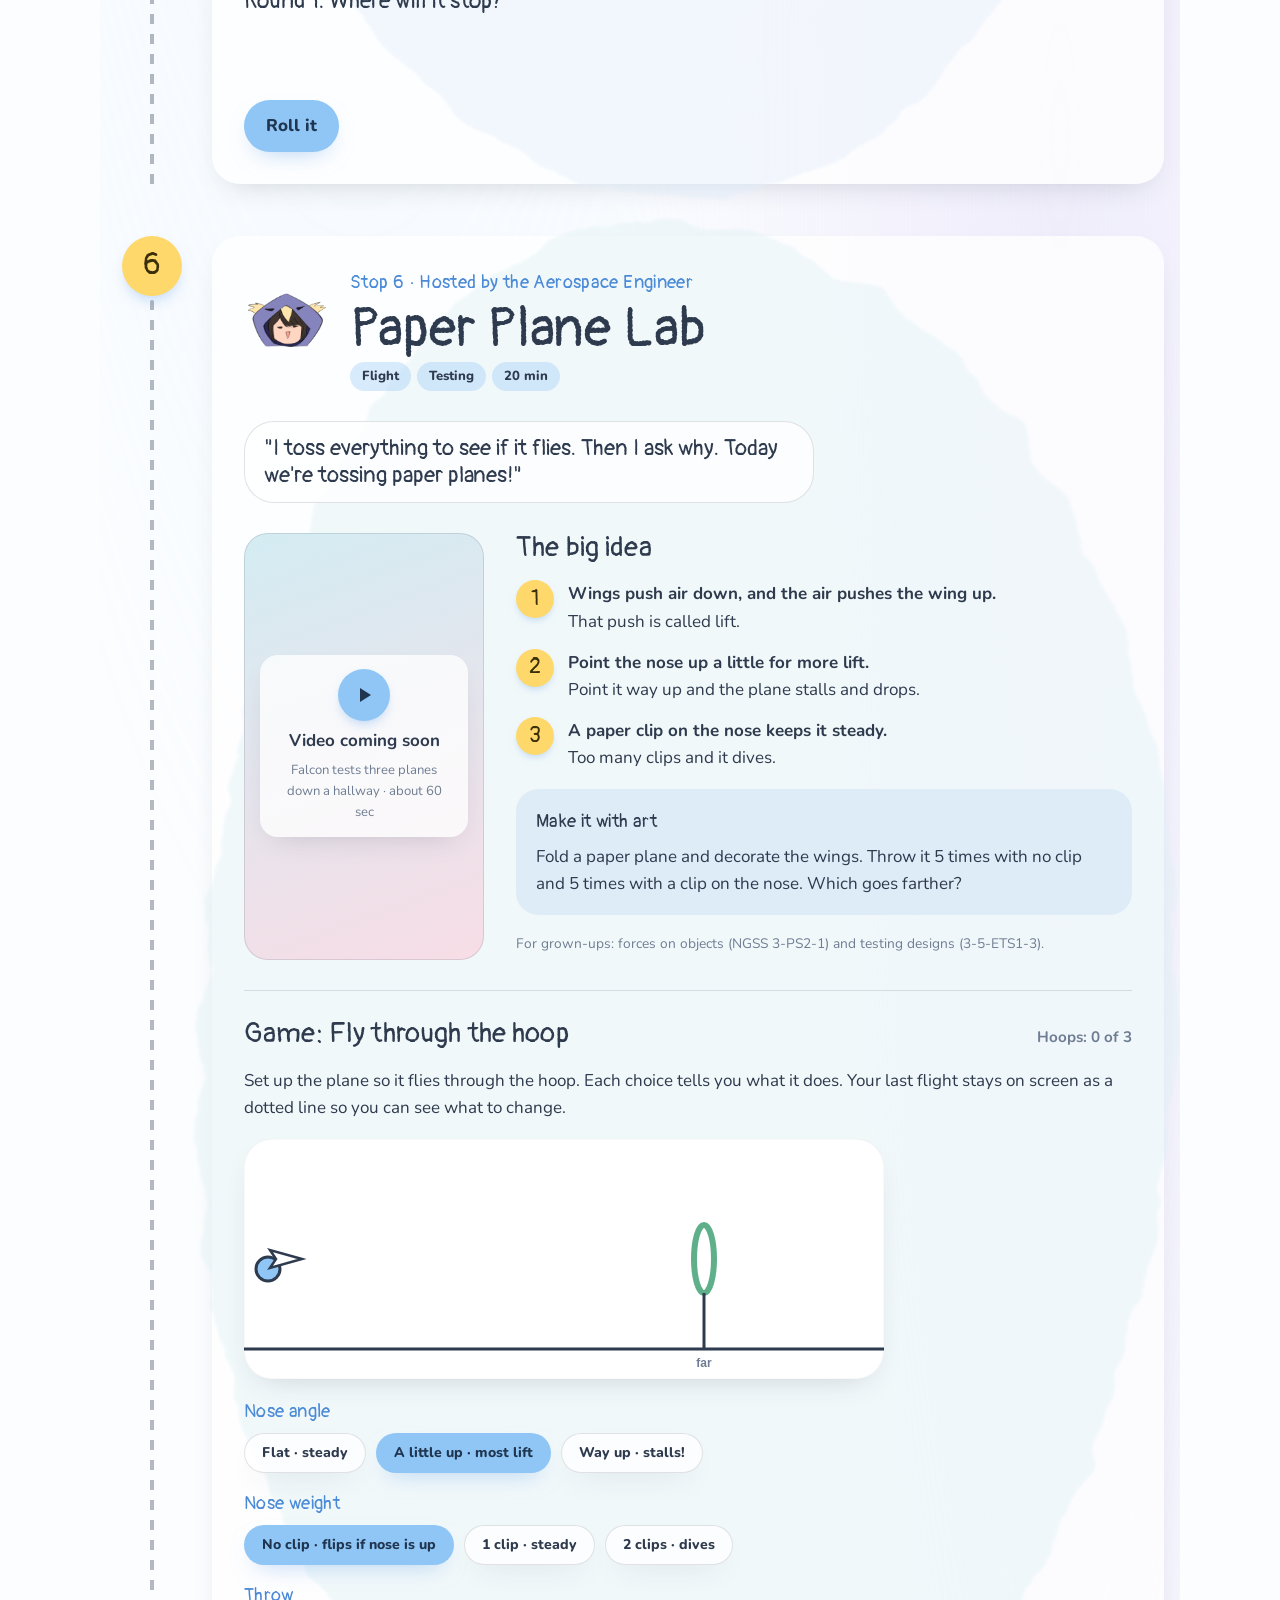
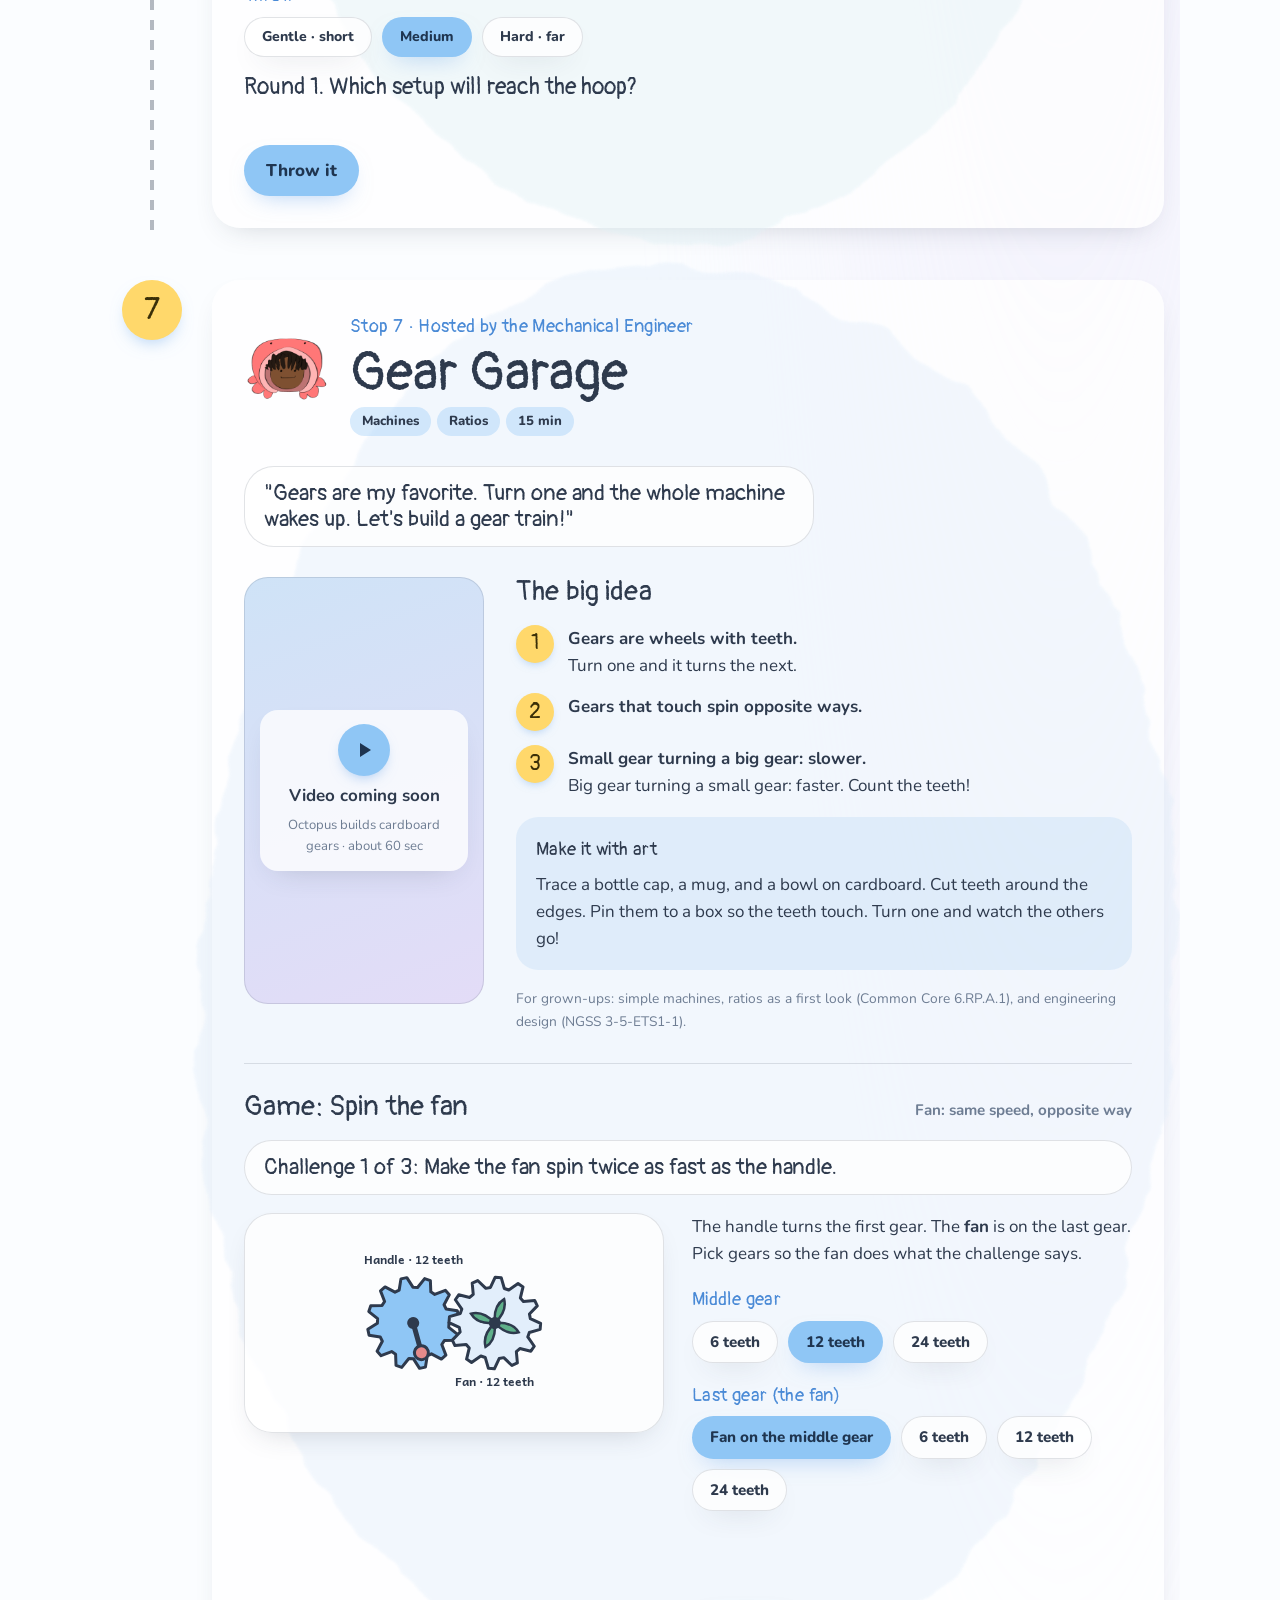
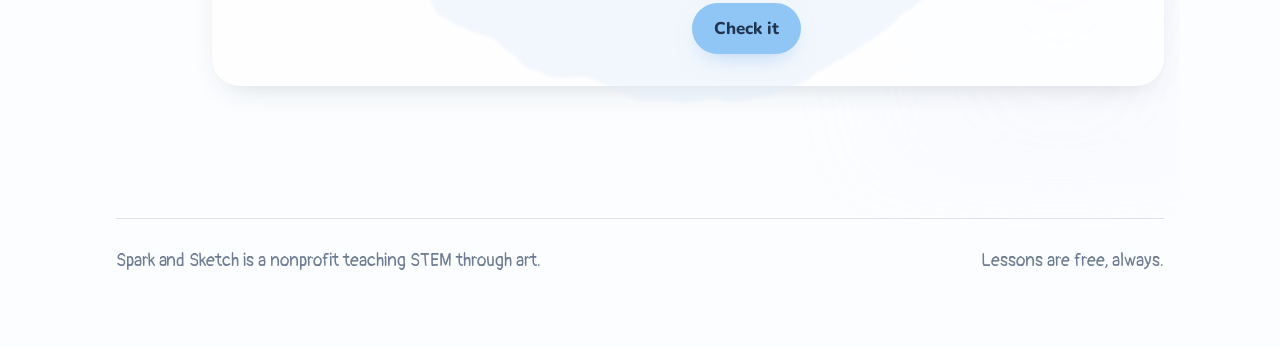
==== commit 41fcc020: "Add a Follow section with the Instagram account Co-Authored-By: Claude Fable 5.1 <noreply@anthropic." ====
--- a/play.html
+++ b/play.html
@@ -32,6 +32,7 @@
       <a href="index.html#events">Events</a>
       <a href="index.html#shop">Shop</a>
       <a href="index.html#about">About</a>
+      <a href="index.html#follow">Follow</a>
     </nav>
   </div>
 </header>
--- a/site.css
+++ b/site.css
@@ -62,9 +62,10 @@
 #about{--wash:var(--sky);--wash2:var(--mint)}
 #play{--wash:var(--lilac);--wash2:var(--sky)}
 #cast{--wash:var(--mint);--wash2:var(--blush)}
-#book{--wash:var(--blush);--wash2:var(--lilac)}
+#book{--wash:var(--mint);--wash2:var(--blush)}
 #events{--wash:var(--sky);--wash2:var(--lilac)}
 #shop{--wash:var(--blush);--wash2:var(--sky)}
+#follow{--wash:var(--sky);--wash2:var(--lilac)}
 #journey{--wash:var(--sky);--wash2:var(--lilac)}
 main{position:relative;isolation:isolate;overflow-x:clip;margin-inline:-16px;padding-inline:16px}
 
@@ -348,3 +349,30 @@
 h1,h2,h3,.logo,.eyebrow,.steps li::before,.stop .num,.hcell-face text,.book-cover .t,.status,.bubble,.char .quote,.callout .count,footer{font-weight:400}
 h1,h2{letter-spacing:0}
 .hcell-face text{font-size:15px}
+
+/* the book */
+.book-feature{display:grid;grid-template-columns:minmax(0,340px) minmax(0,1fr);gap:40px;align-items:start}
+@media (max-width:760px){.book-feature{grid-template-columns:minmax(0,1fr)}}
+.book-feature .cover{display:block;max-width:340px;justify-self:center;transform:rotate(-2deg);transition:transform .2s}
+.book-feature .cover:hover{transform:rotate(0deg) scale(1.02)}
+.book-feature .cover img{width:100%;height:auto;display:block;border-radius:10px;box-shadow:0 24px 40px -18px rgba(46,58,77,.45),0 2px 0 rgba(255,255,255,.6) inset}
+.blurb{display:grid;gap:14px;max-width:60ch;font-size:1.05rem}
+.blurb strong{font-weight:800}
+.blurb em{font-style:italic;font-weight:800}
+.blurb .row{margin-top:6px}
+.blurb .soon{color:var(--muted);font-weight:700}
+.blurb .money{margin-top:10px;padding:18px 20px;border-radius:22px;background:color-mix(in srgb,var(--sky) 55%,transparent);display:grid;gap:6px}
+.blurb .buy-note{font-family:var(--font-display);font-size:1.2rem;color:#4a8ad6;margin-top:6px;margin-bottom:-6px}
+
+/* follow along */
+.follow{display:grid;grid-template-columns:minmax(0,1.2fr) minmax(0,1fr);gap:32px;align-items:center}
+@media (max-width:700px){.follow{grid-template-columns:minmax(0,1fr)}}
+.follow-text{display:grid;gap:14px;justify-items:start;max-width:52ch}
+.follow-text .soon{color:var(--muted);font-weight:700;font-size:.9rem}
+.follow-art{display:flex;justify-content:center;gap:0}
+.follow-art svg{width:clamp(90px,14vw,150px);height:auto;filter:drop-shadow(0 8px 10px rgba(46,58,77,.14))}
+.follow-art svg:nth-child(1){transform:rotate(-8deg) translateY(10px)}
+.follow-art svg:nth-child(2){transform:translateY(-6px);z-index:1}
+.follow-art svg:nth-child(3){transform:rotate(8deg) translateY(10px)}
+footer a{text-decoration:none;color:var(--ink)}
+footer a:hover{color:#4a8ad6}
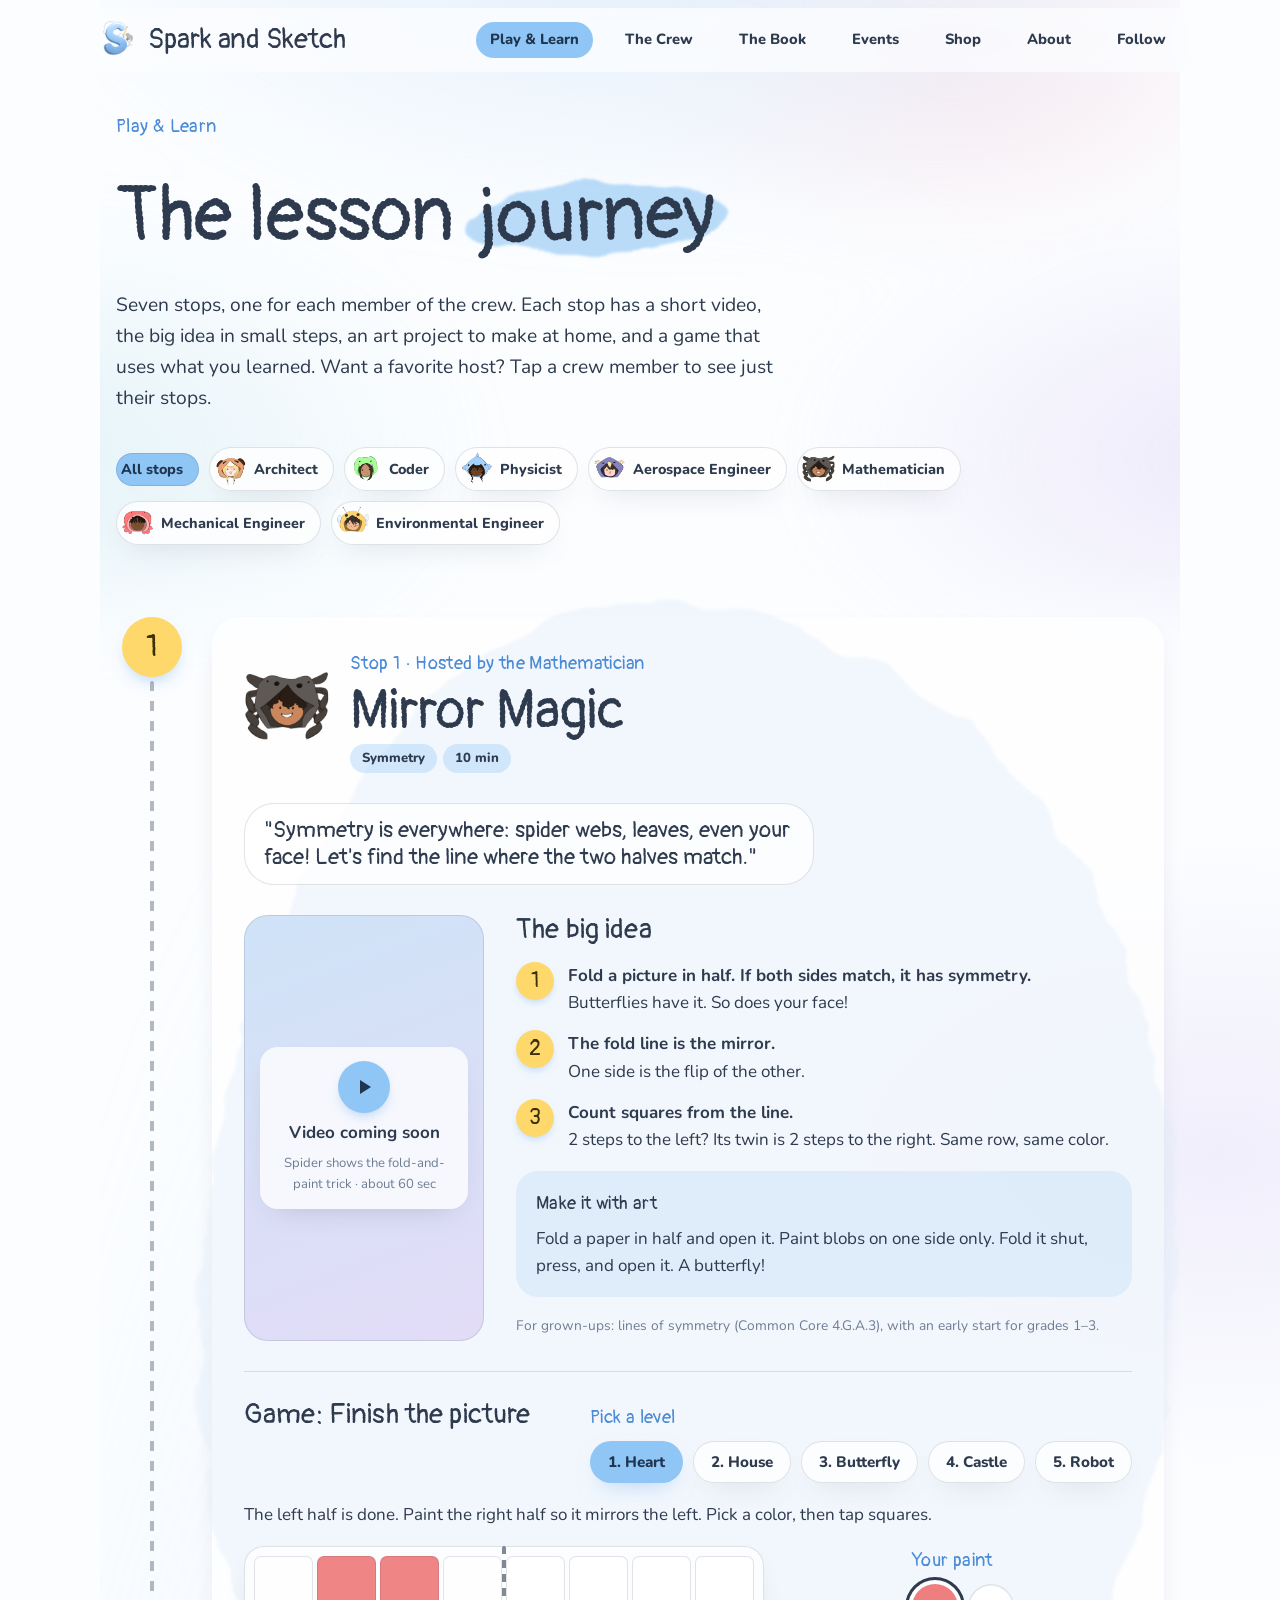
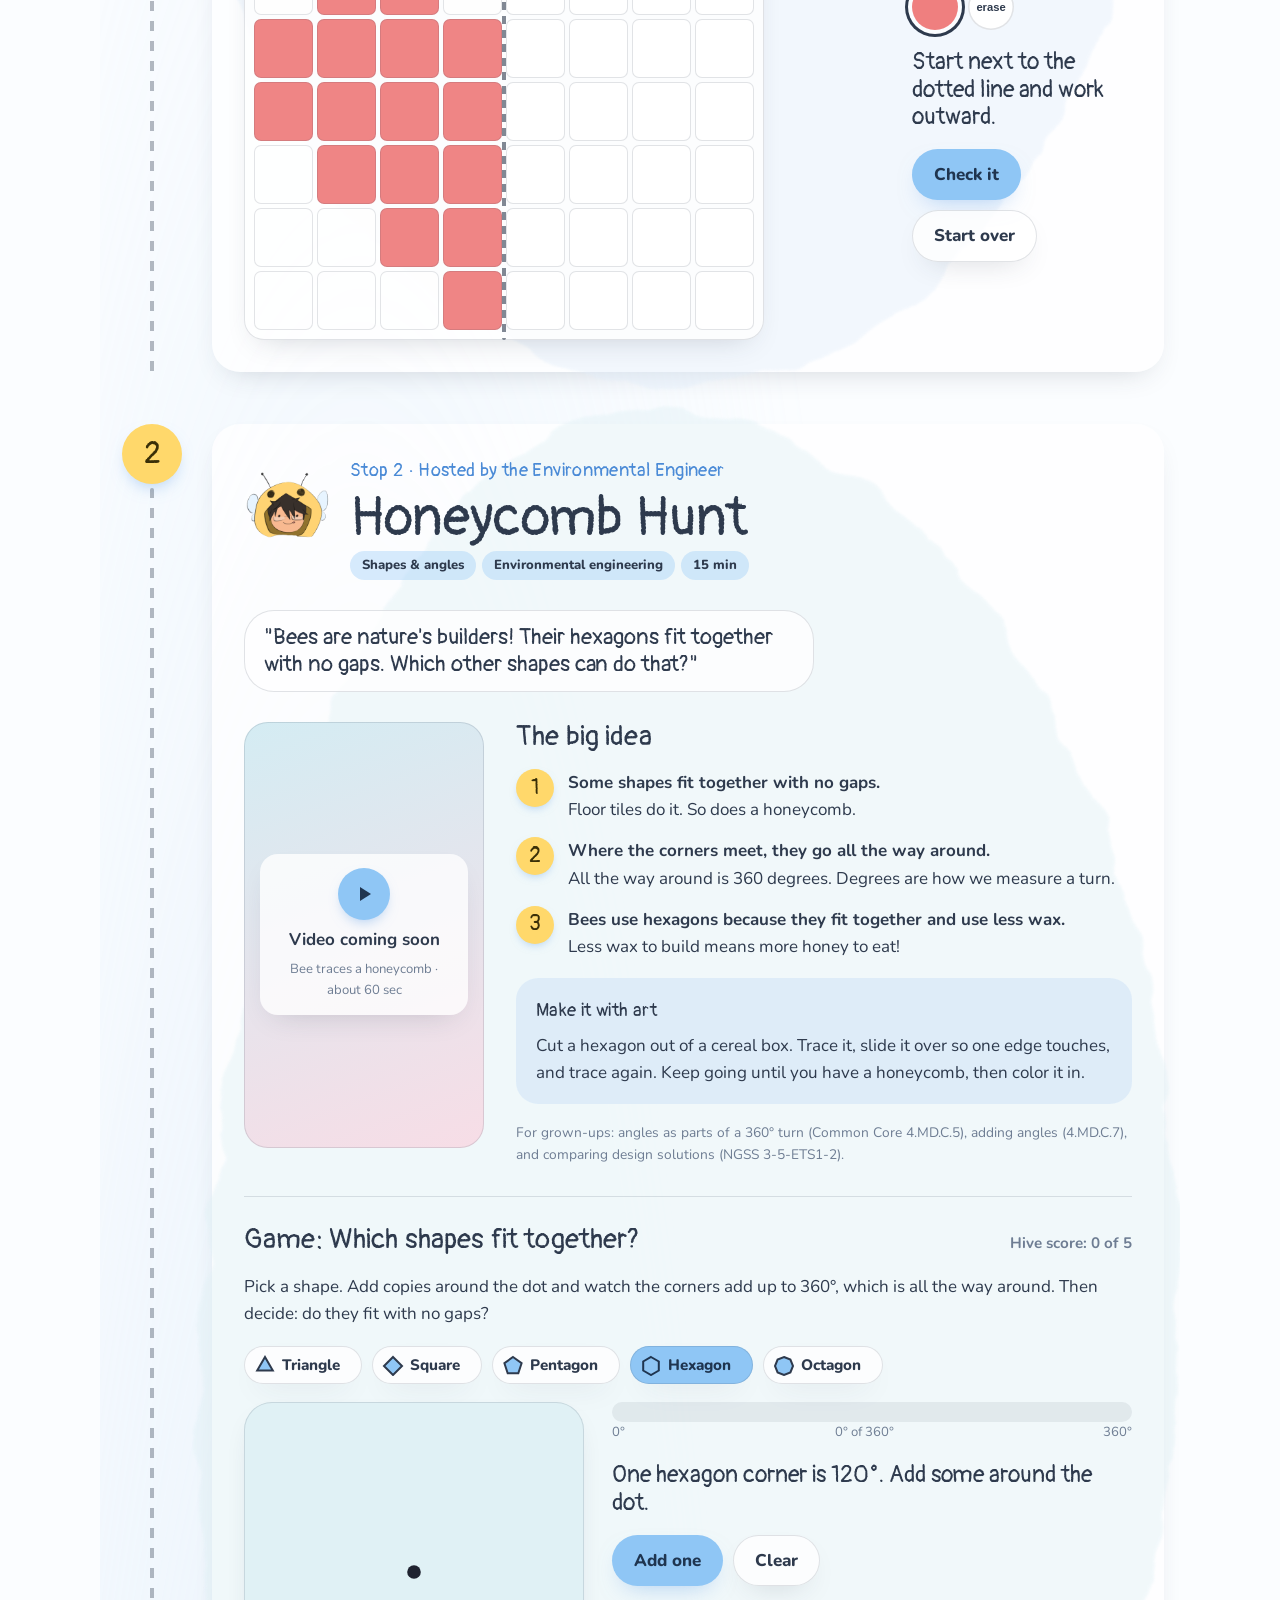
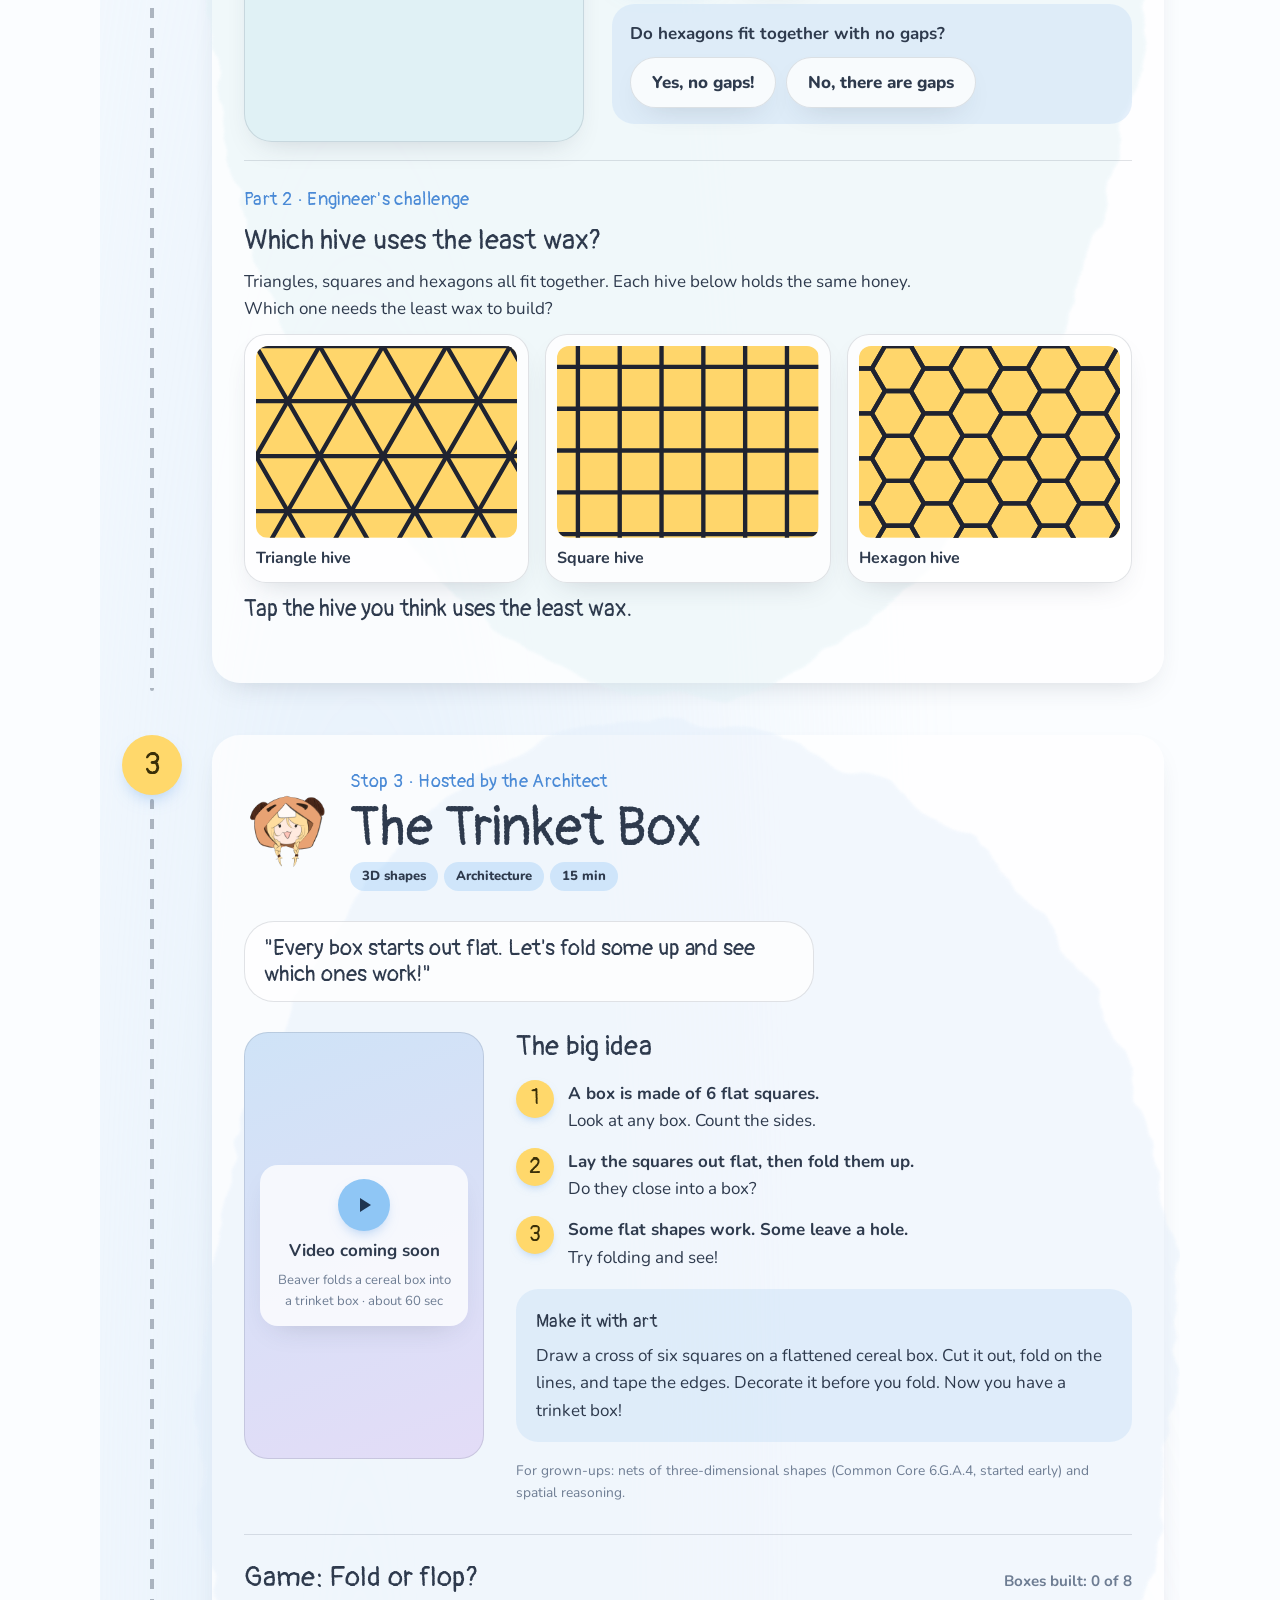
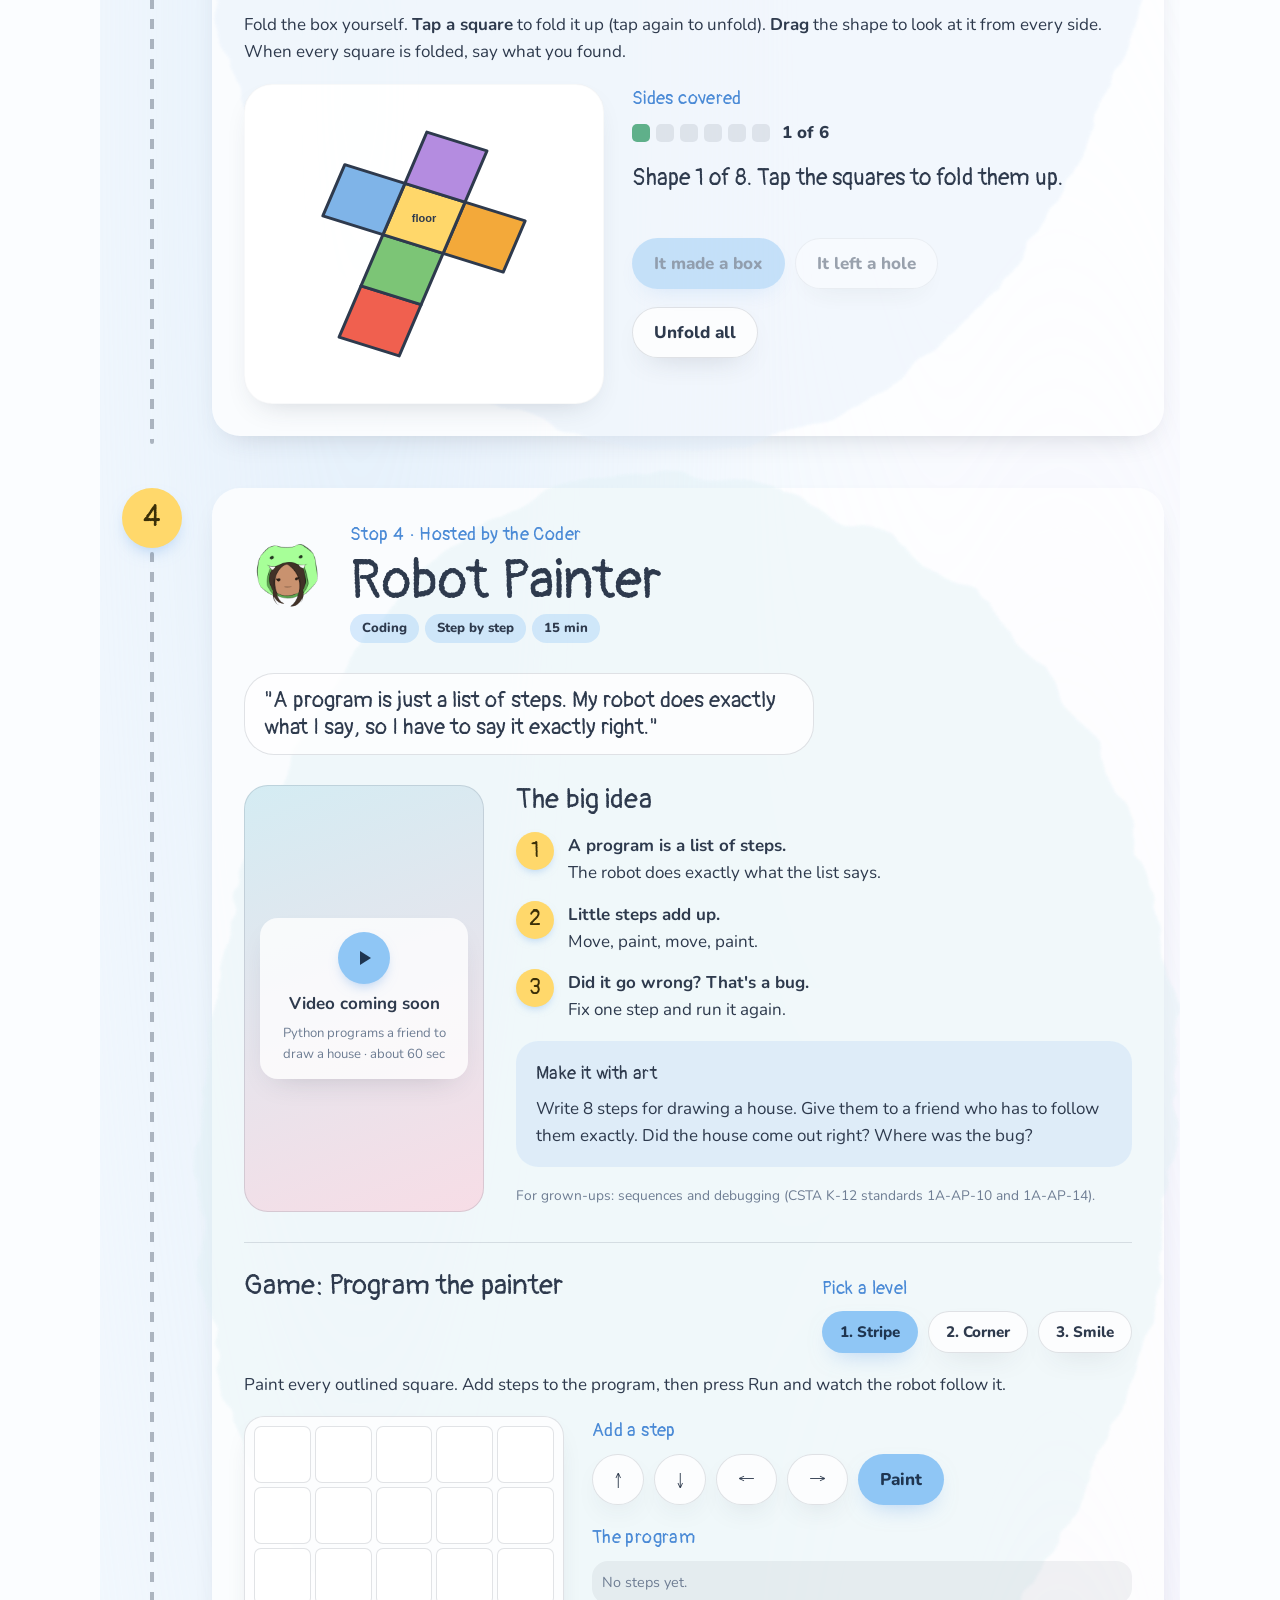
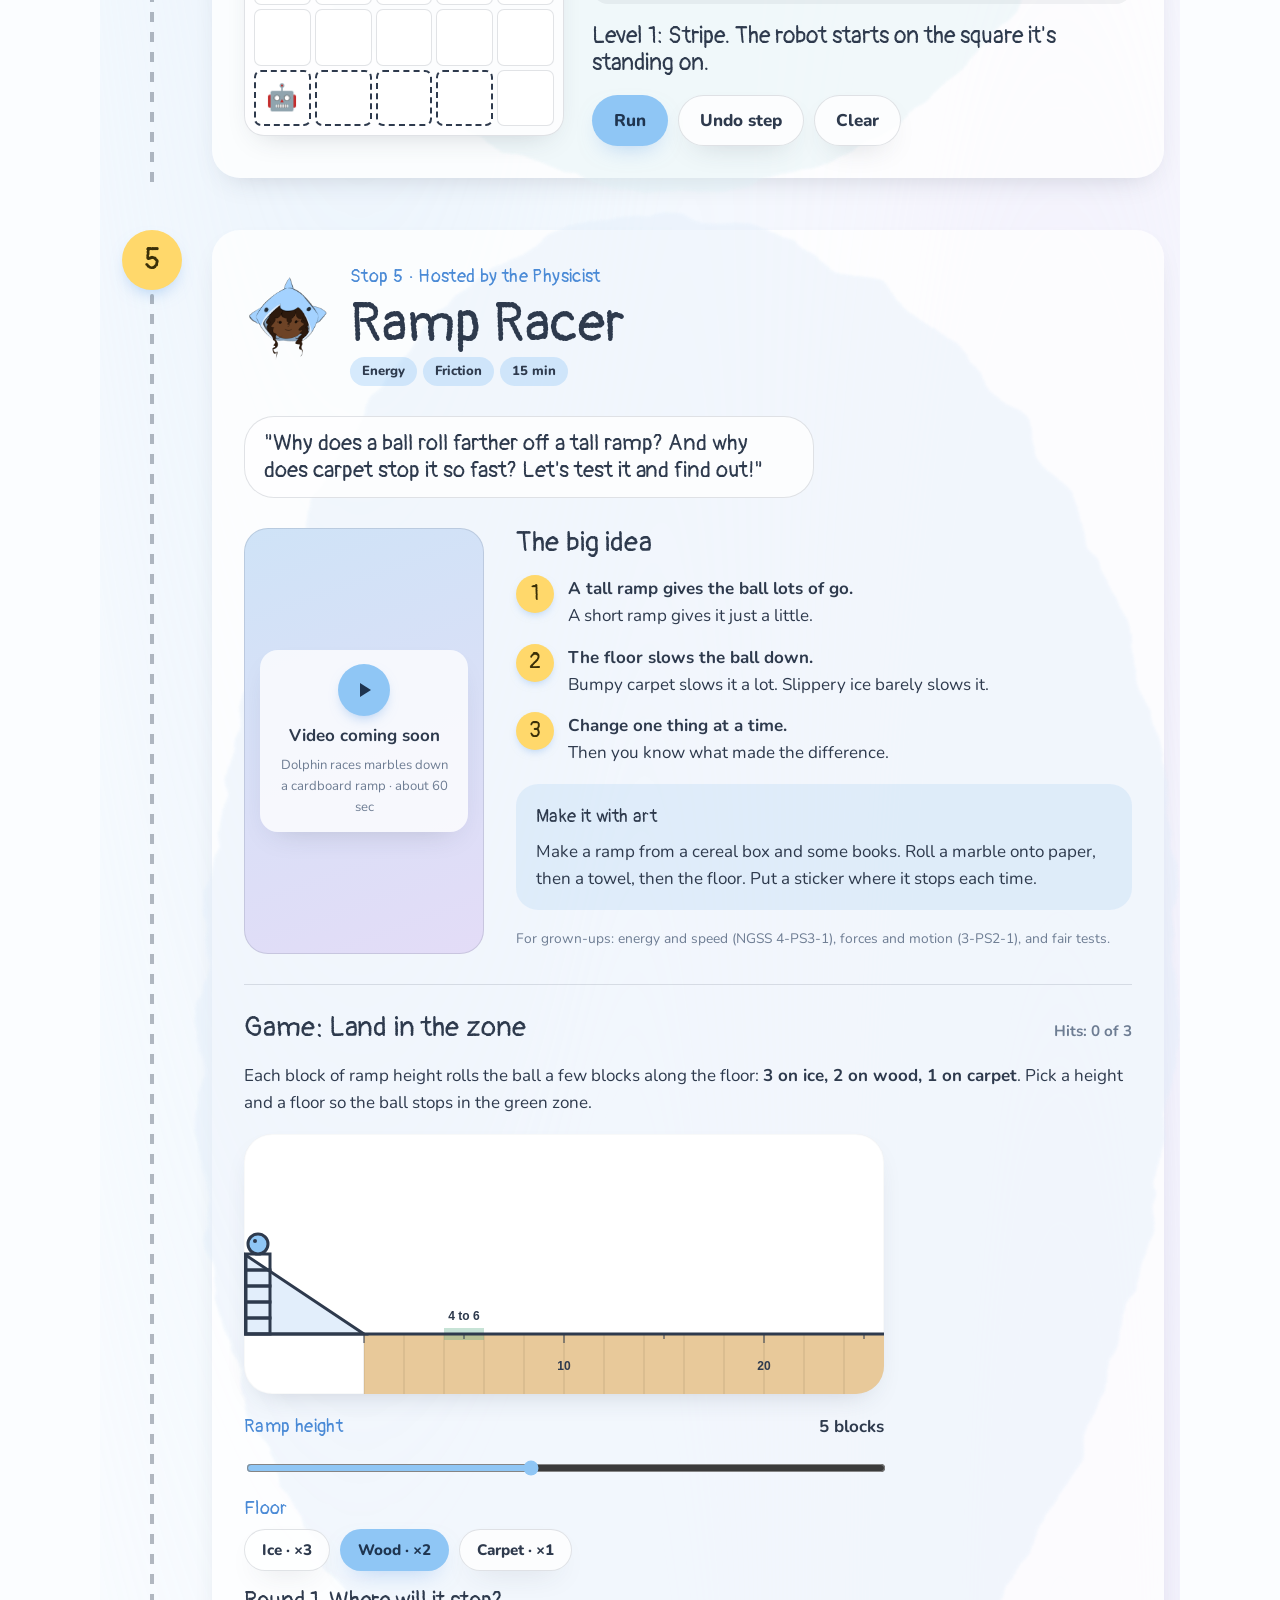
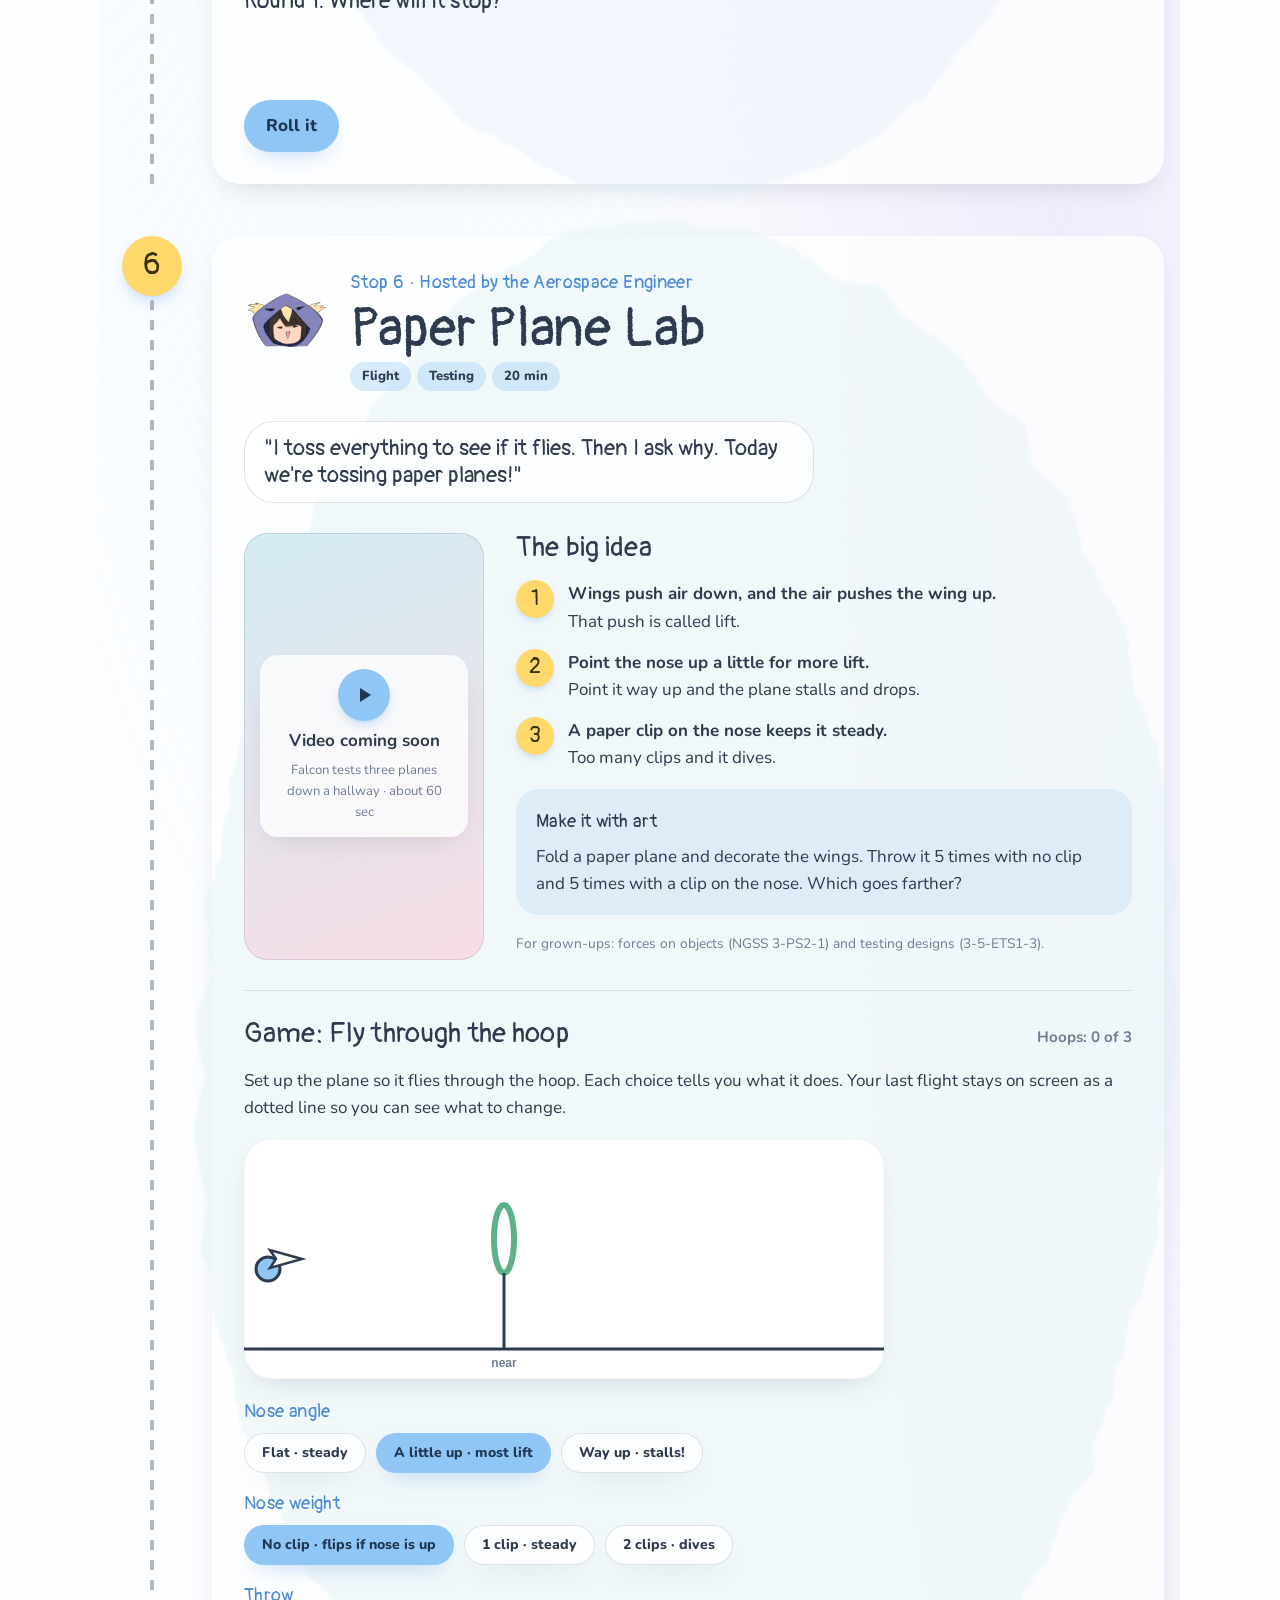
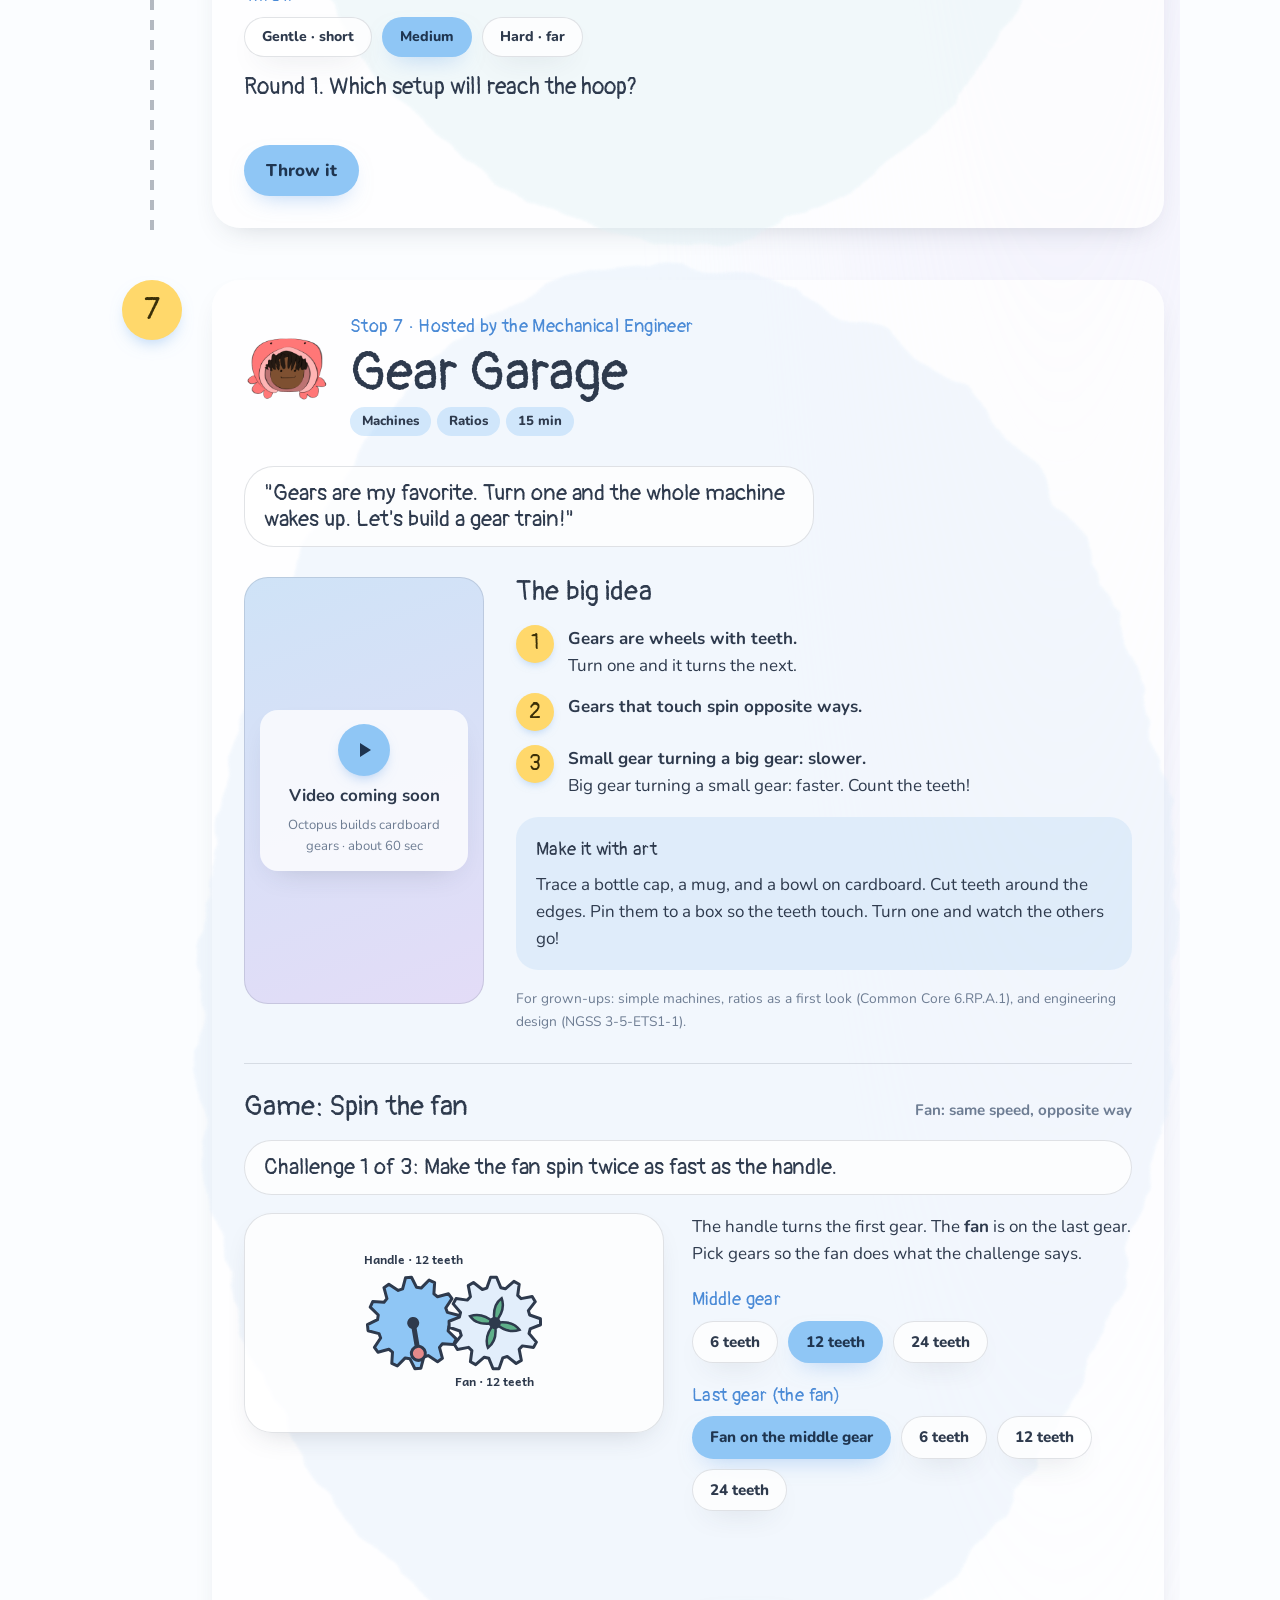
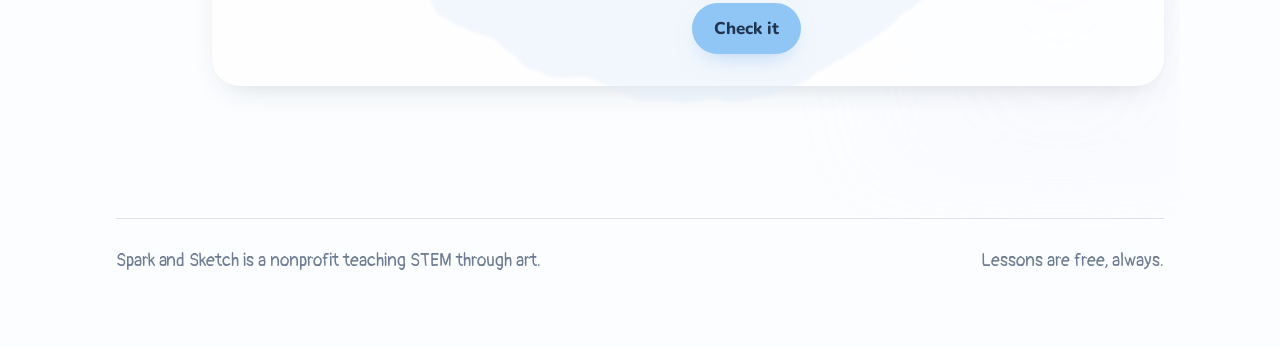
==== commit 24c33f1d: "Version the stylesheet and script links so browsers fetch fresh copies Co-Authored-By: Claude Fable " ====
--- a/play.html
+++ b/play.html
@@ -8,7 +8,7 @@
 <link rel="preconnect" href="https://fonts.googleapis.com">
 <link rel="preconnect" href="https://fonts.gstatic.com" crossorigin>
 <link rel="stylesheet" href="https://fonts.googleapis.com/css2?family=Pangolin&family=Nunito:wght@400;700;800&family=Andika:wght@400;700&display=swap">
-<link rel="stylesheet" href="site.css">
+<link rel="stylesheet" href="site.css?v=29">
 
 <link rel="icon" href="/favicon.ico" sizes="any">
 <link rel="icon" type="image/png" sizes="32x32" href="/favicon-32.png">
@@ -508,7 +508,7 @@
   </footer>
 </main>
 
-<script src="characters.js"></script>
+<script src="characters.js?v=29"></script>
 <script>
 (function(){
 const {CAST, kid, byId} = window.SS;
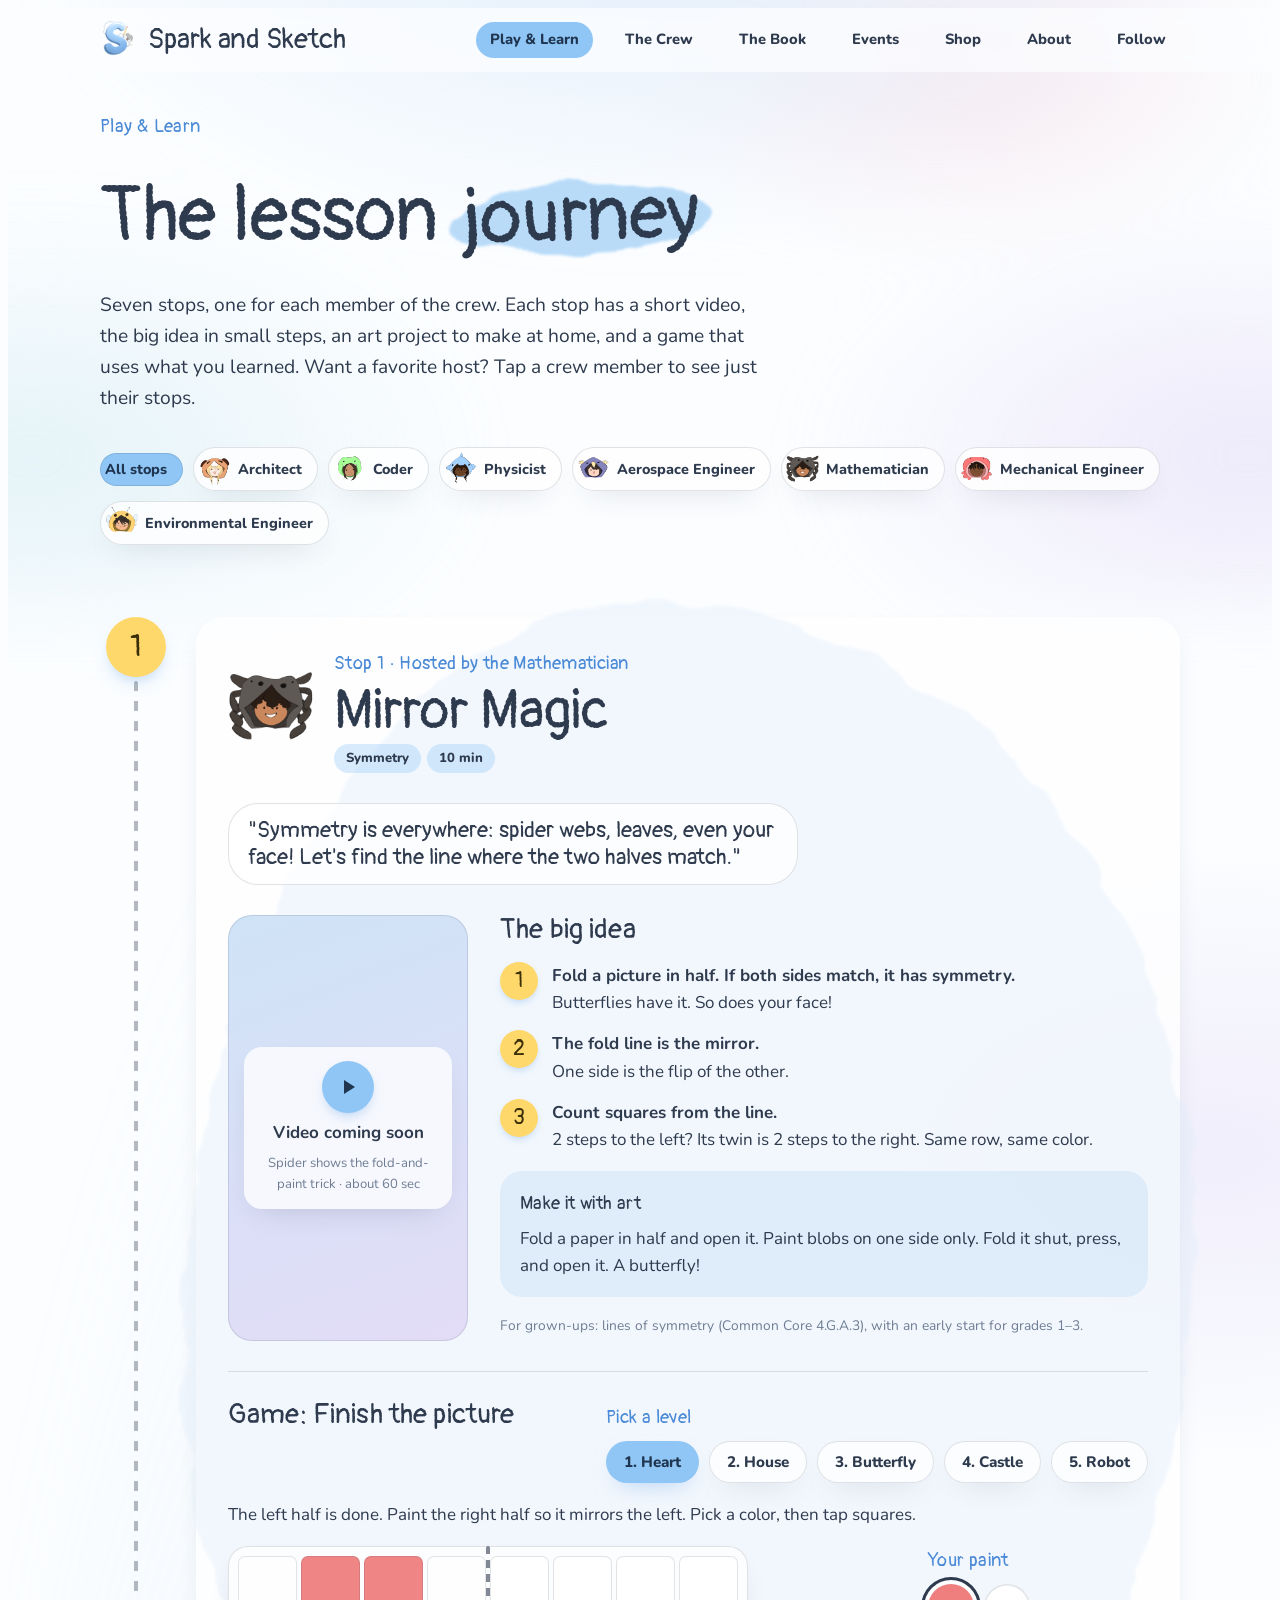
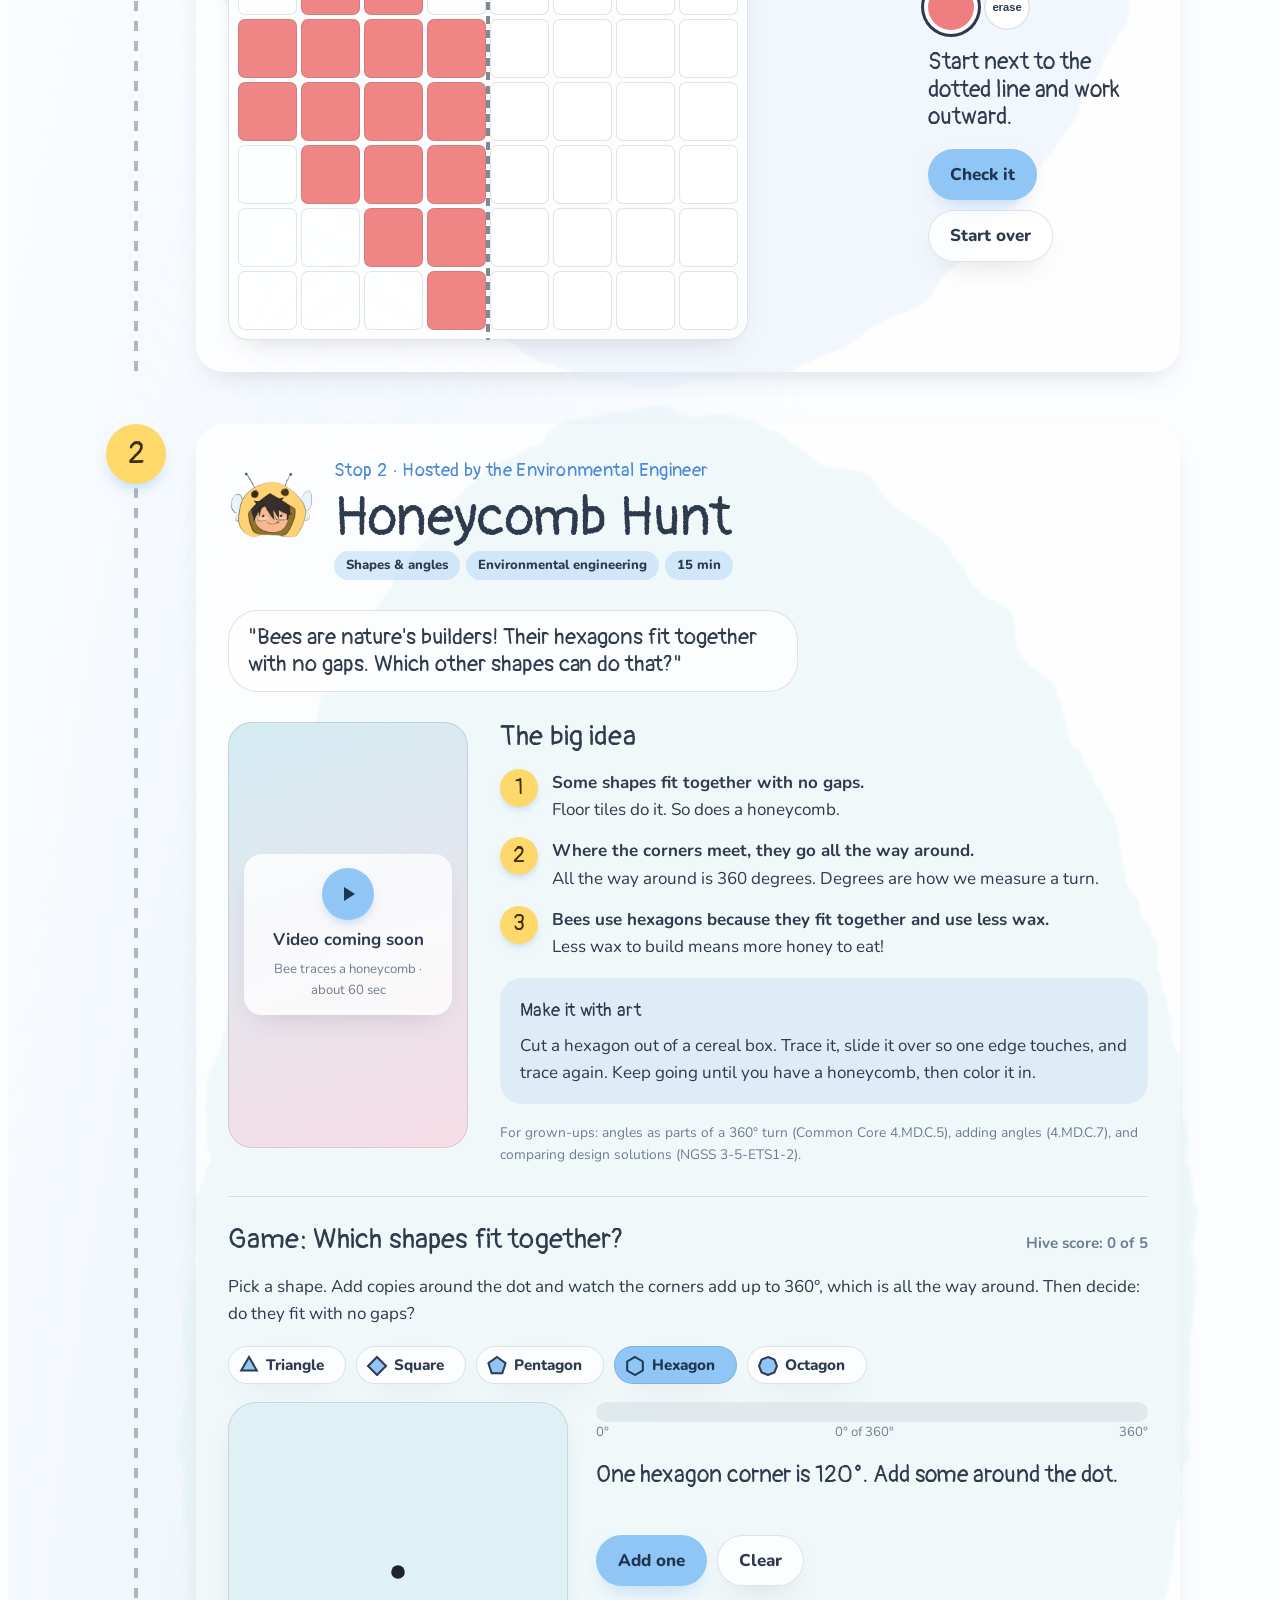
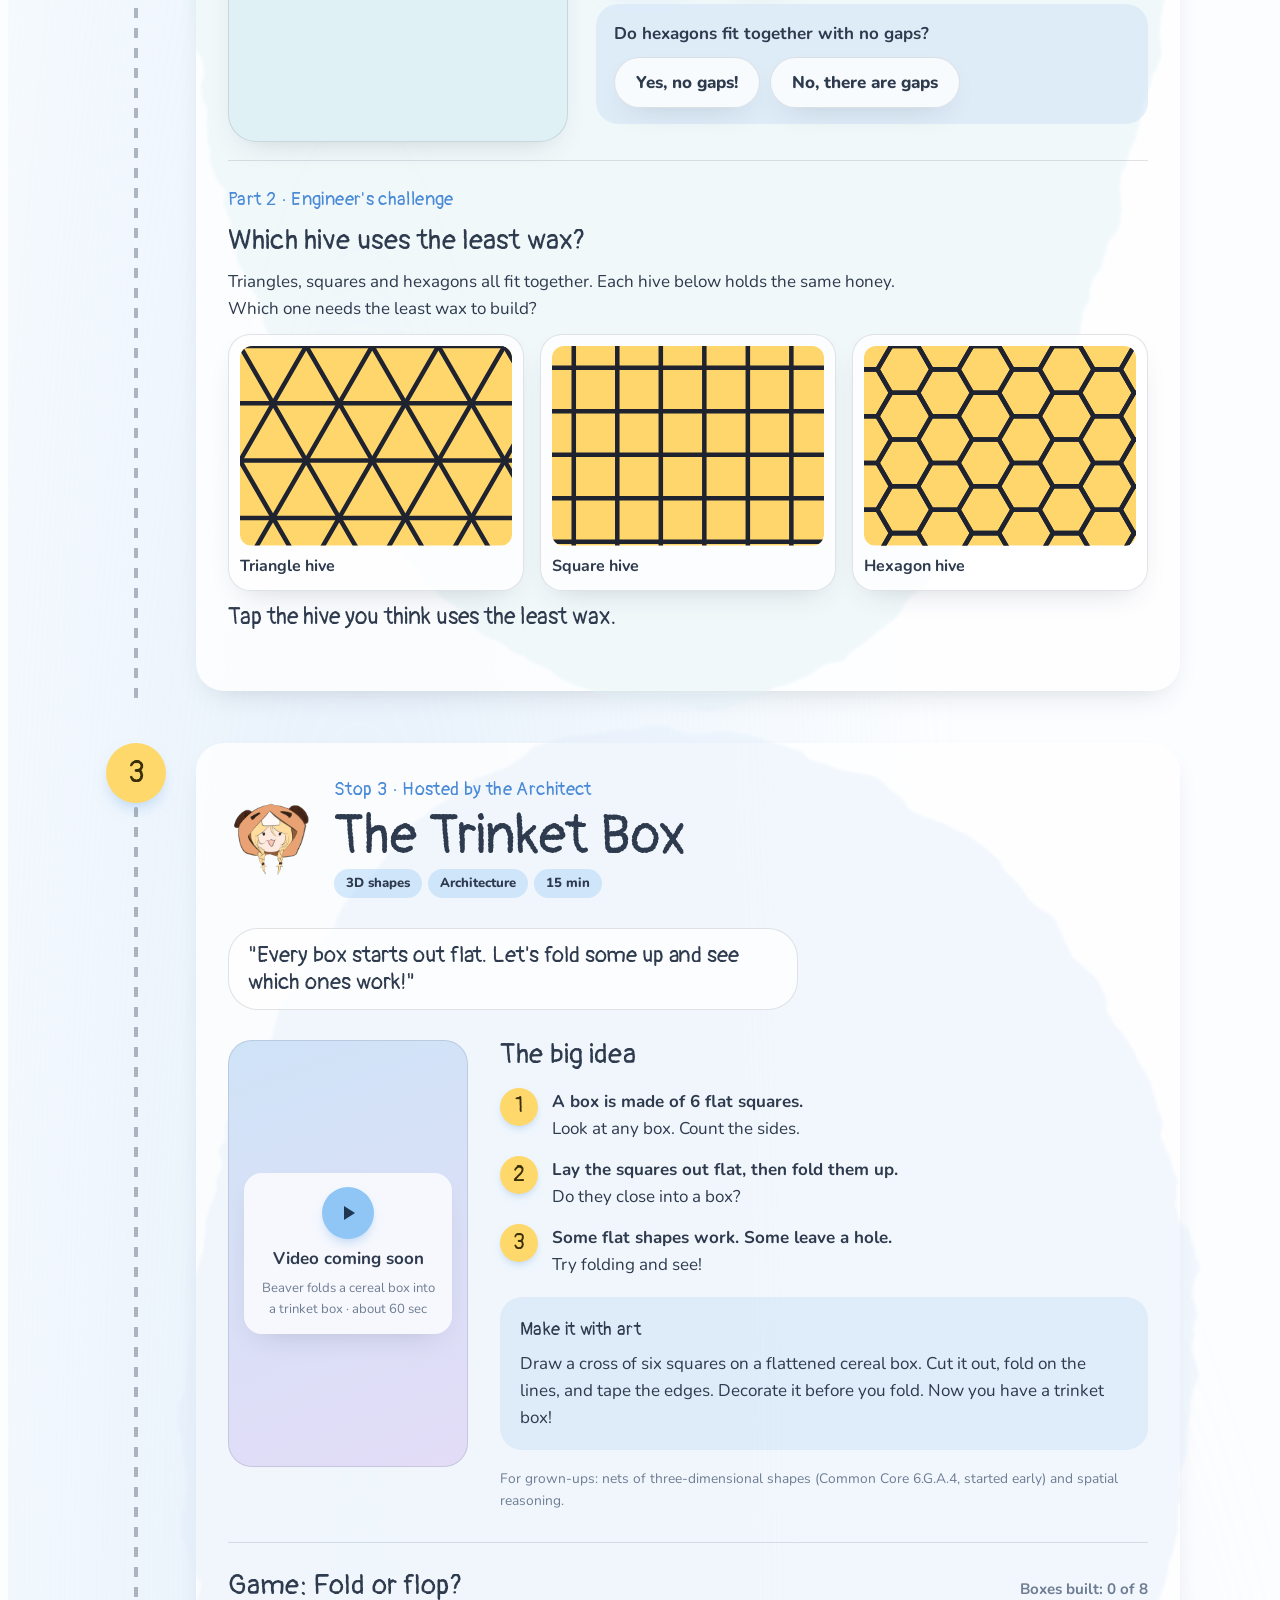
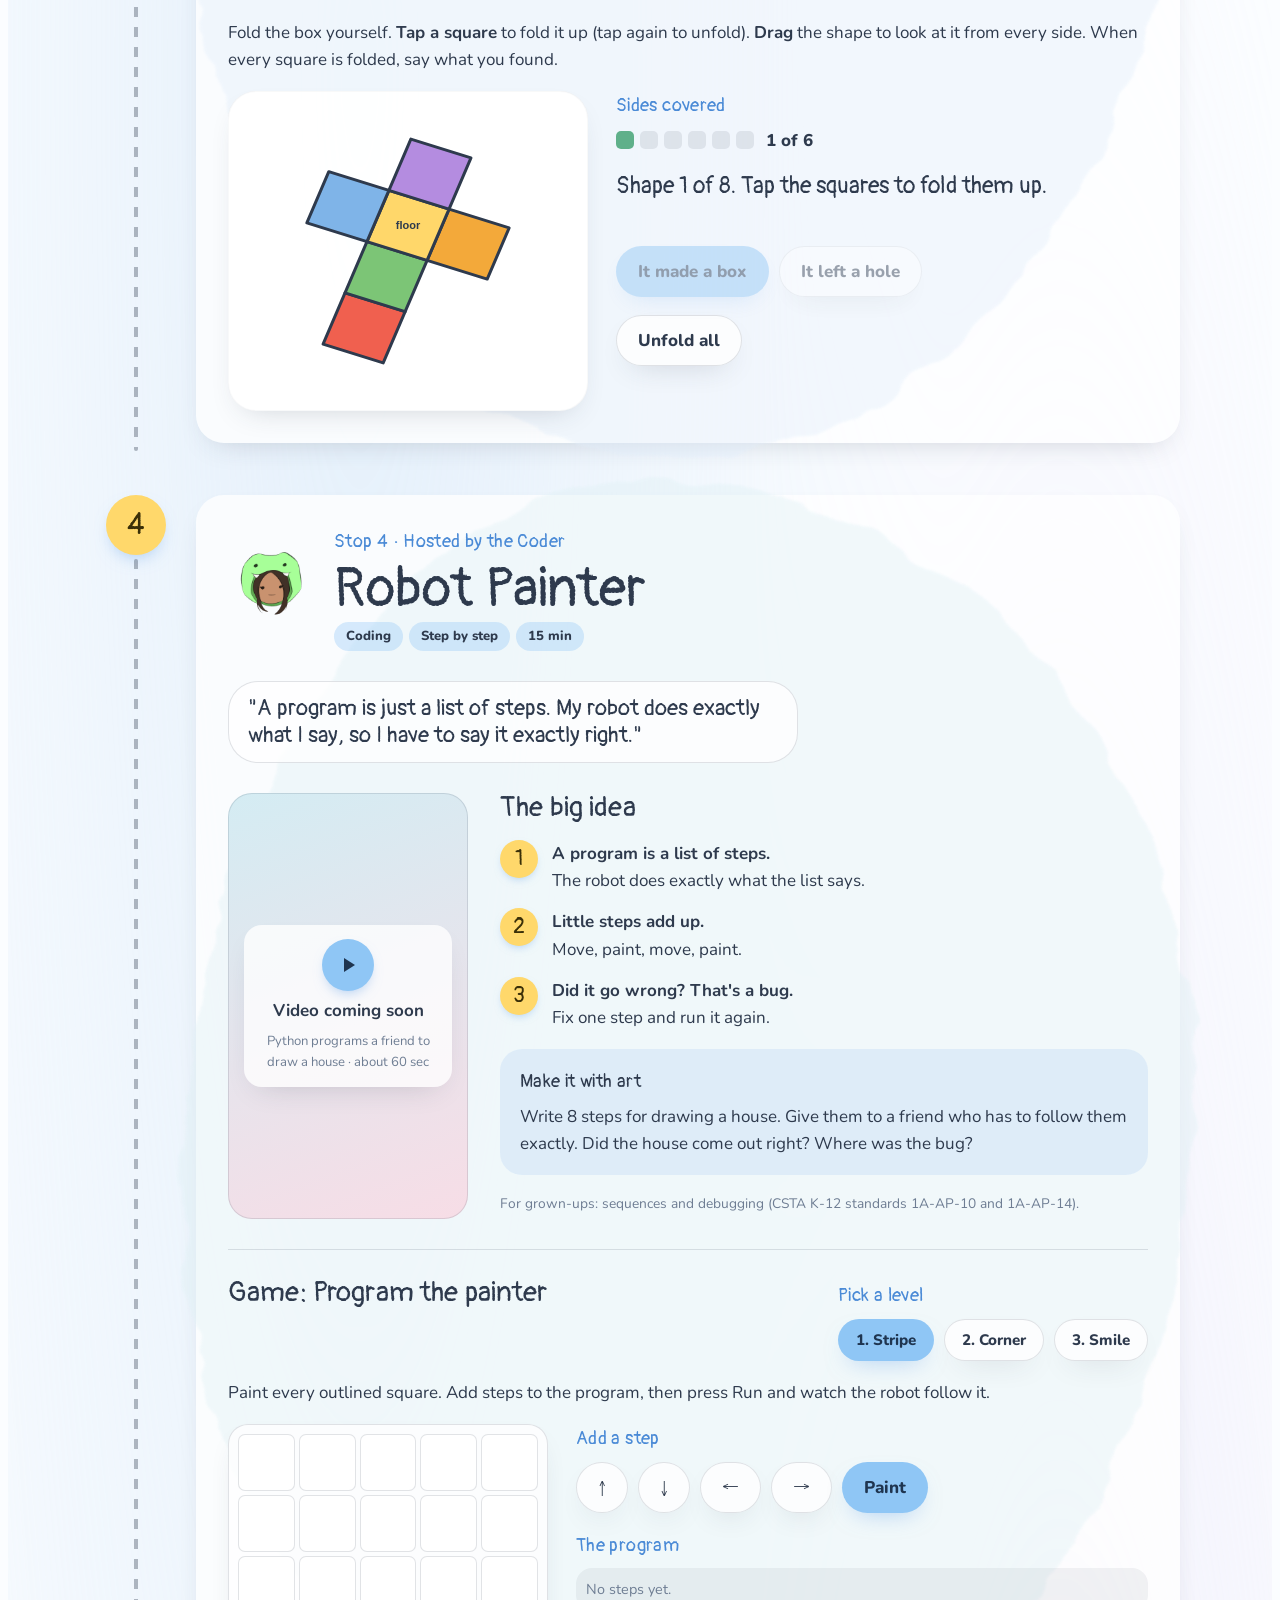
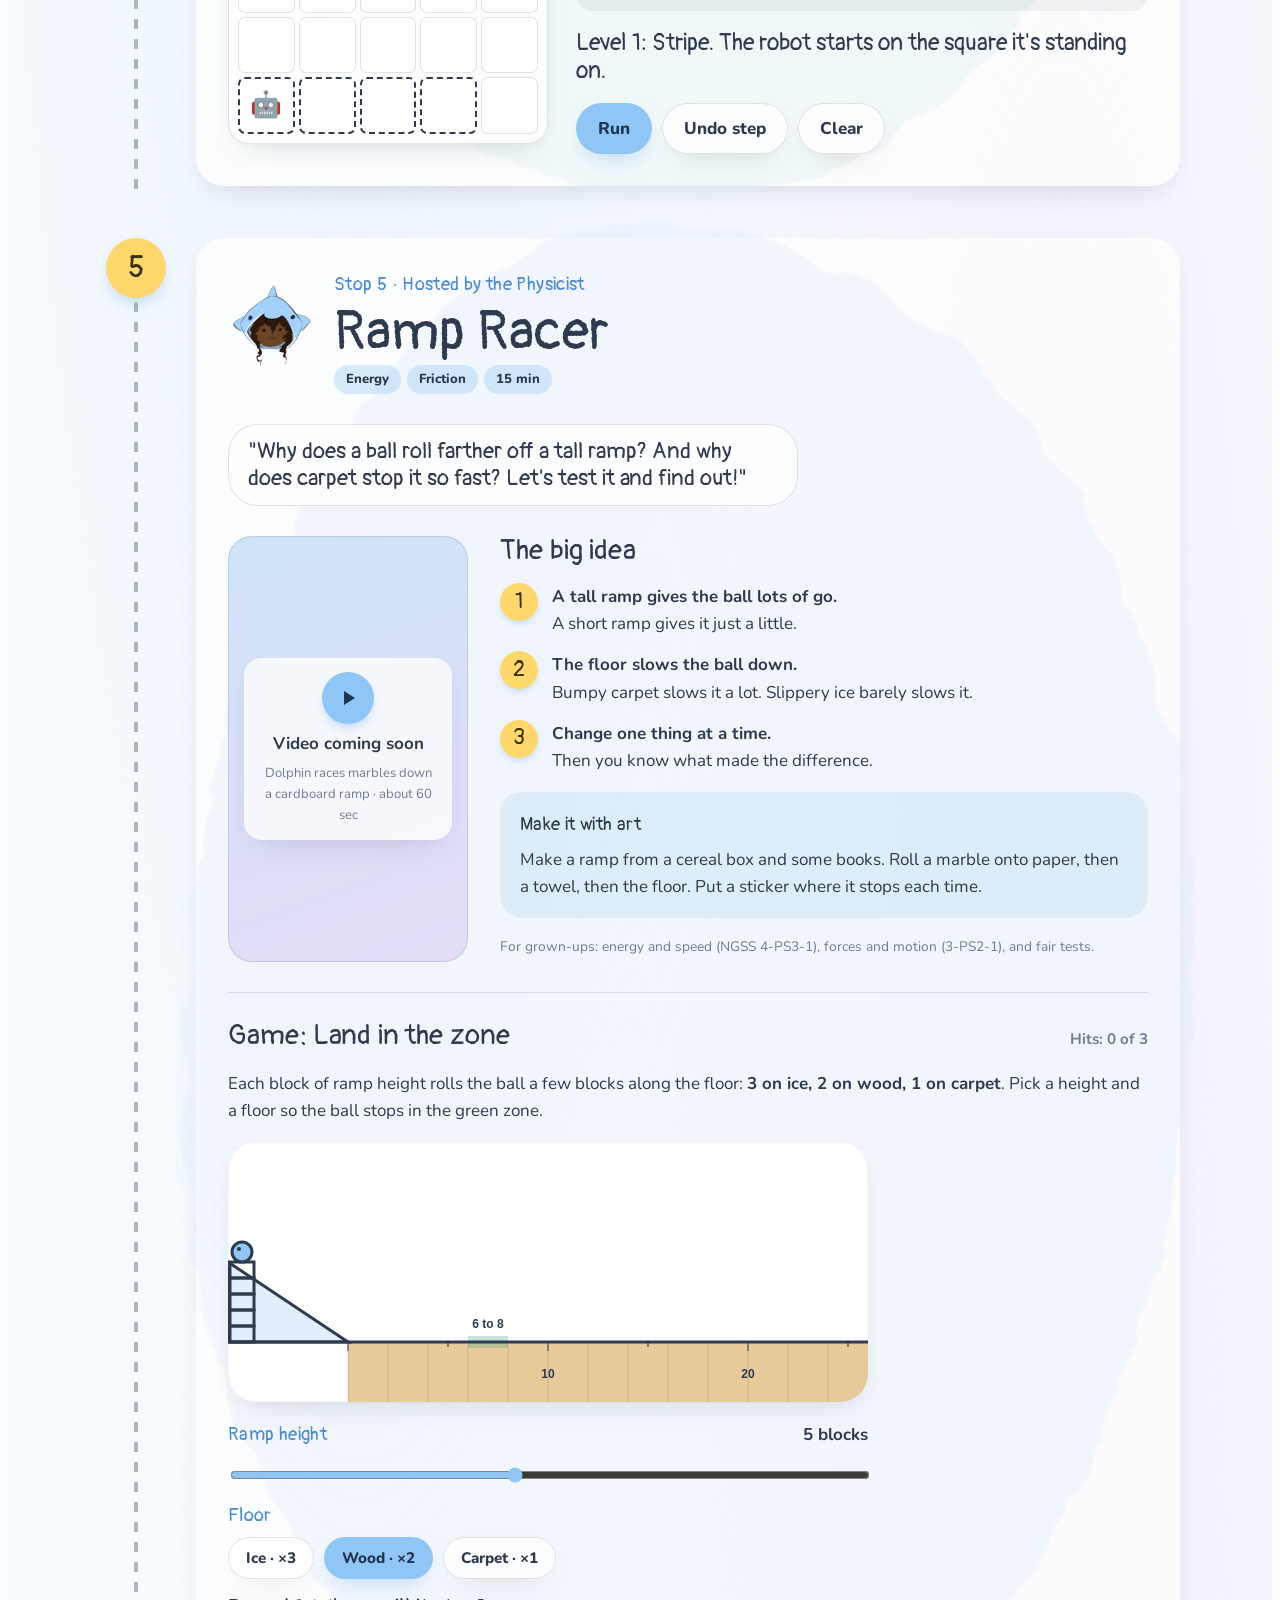
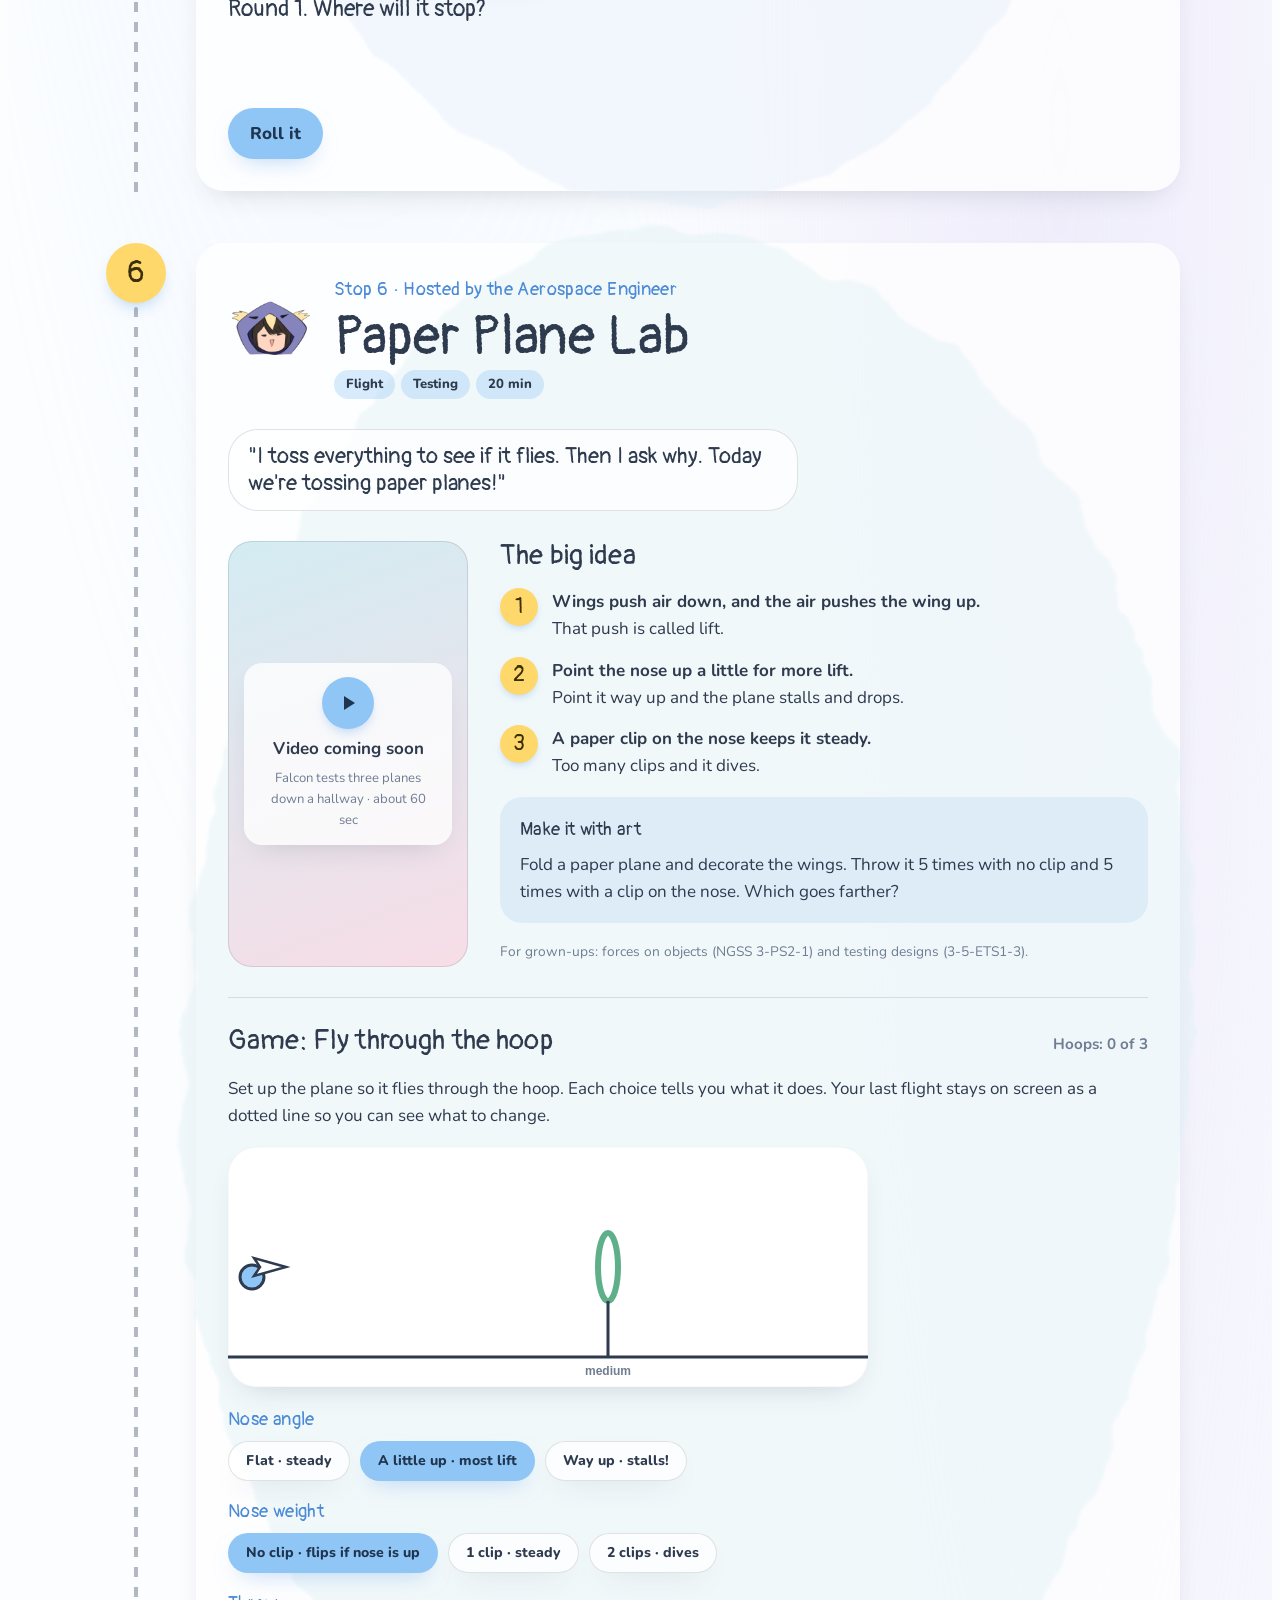
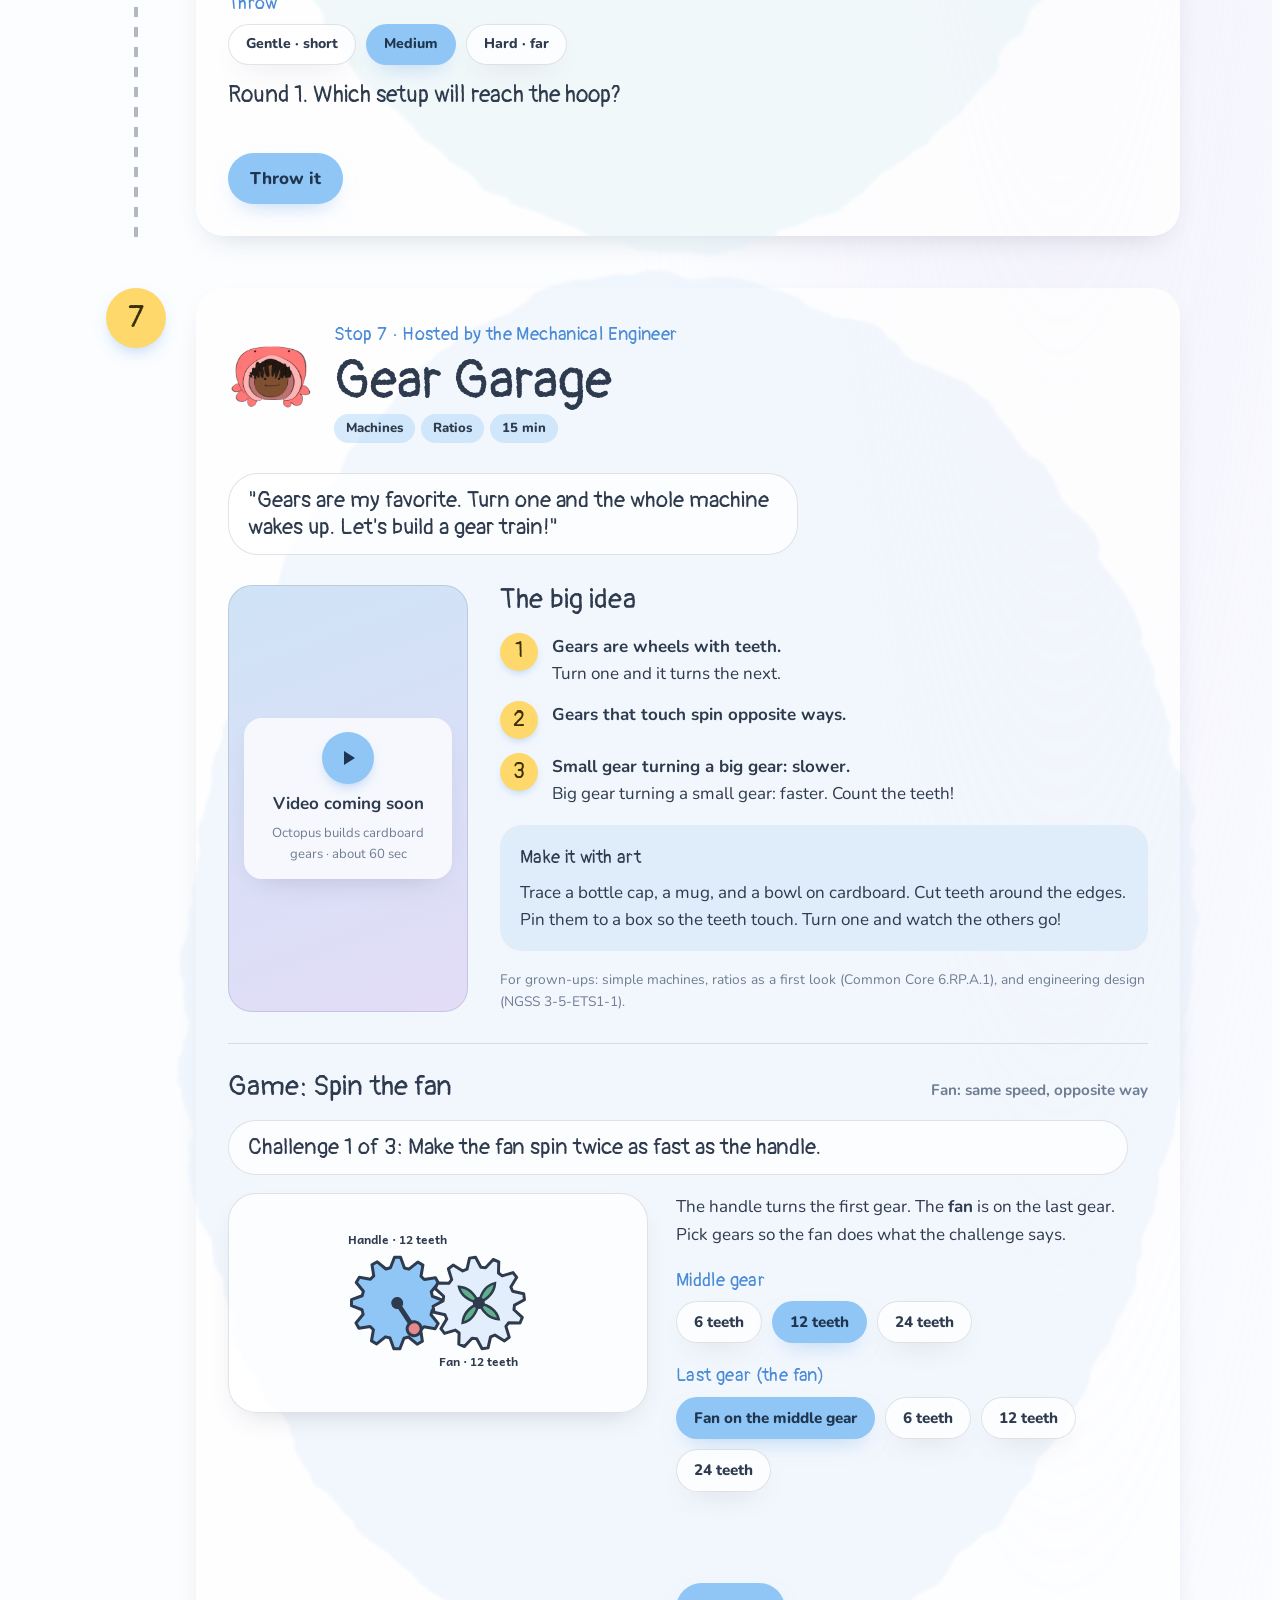
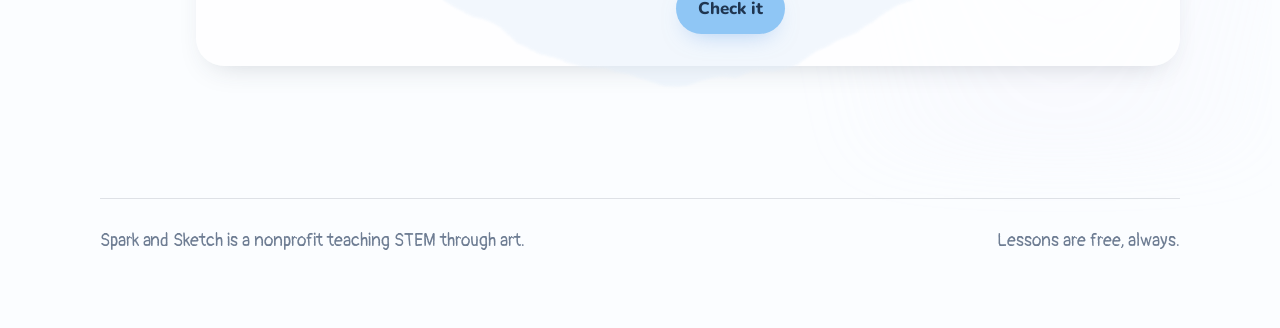
==== commit cf5f218c: "Let the background washes reach the window edges Co-Authored-By: Claude Fable 5.1 <noreply@anthropic" ====
--- a/play.html
+++ b/play.html
@@ -8,7 +8,7 @@
 <link rel="preconnect" href="https://fonts.googleapis.com">
 <link rel="preconnect" href="https://fonts.gstatic.com" crossorigin>
 <link rel="stylesheet" href="https://fonts.googleapis.com/css2?family=Pangolin&family=Nunito:wght@400;700;800&family=Andika:wght@400;700&display=swap">
-<link rel="stylesheet" href="site.css?v=29">
+<link rel="stylesheet" href="site.css?v=30">
 
 <link rel="icon" href="/favicon.ico" sizes="any">
 <link rel="icon" type="image/png" sizes="32x32" href="/favicon-32.png">
--- a/site.css
+++ b/site.css
@@ -67,7 +67,7 @@
 #shop{--wash:var(--blush);--wash2:var(--sky)}
 #follow{--wash:var(--sky);--wash2:var(--lilac)}
 #journey{--wash:var(--sky);--wash2:var(--lilac)}
-main{position:relative;isolation:isolate;overflow-x:clip;margin-inline:-16px;padding-inline:16px}
+main{position:relative;isolation:isolate}
 
 /* nav */
 .top{position:sticky;top:env(safe-area-inset-top,0px);z-index:5;margin-inline:-16px;padding:14px 16px;background:color-mix(in srgb,var(--paper) 78%,transparent);backdrop-filter:blur(10px);-webkit-backdrop-filter:blur(10px)}
